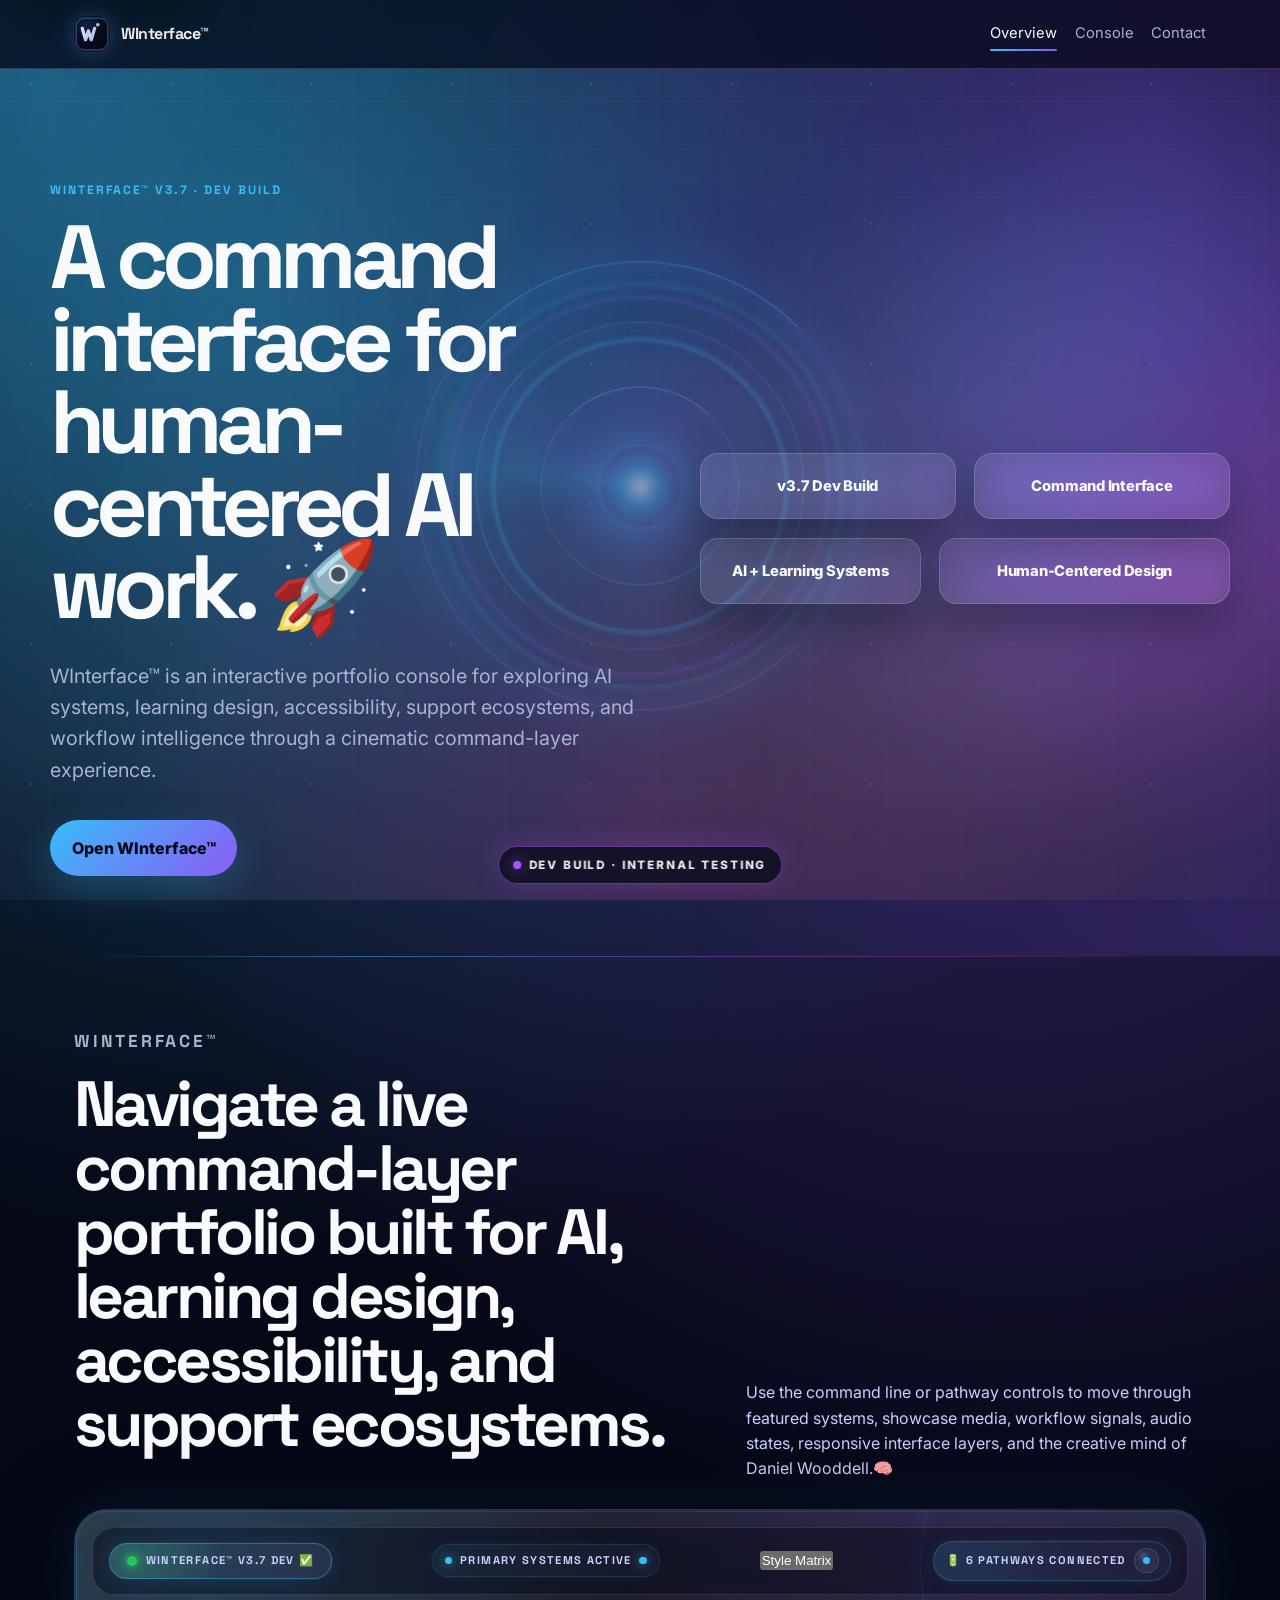
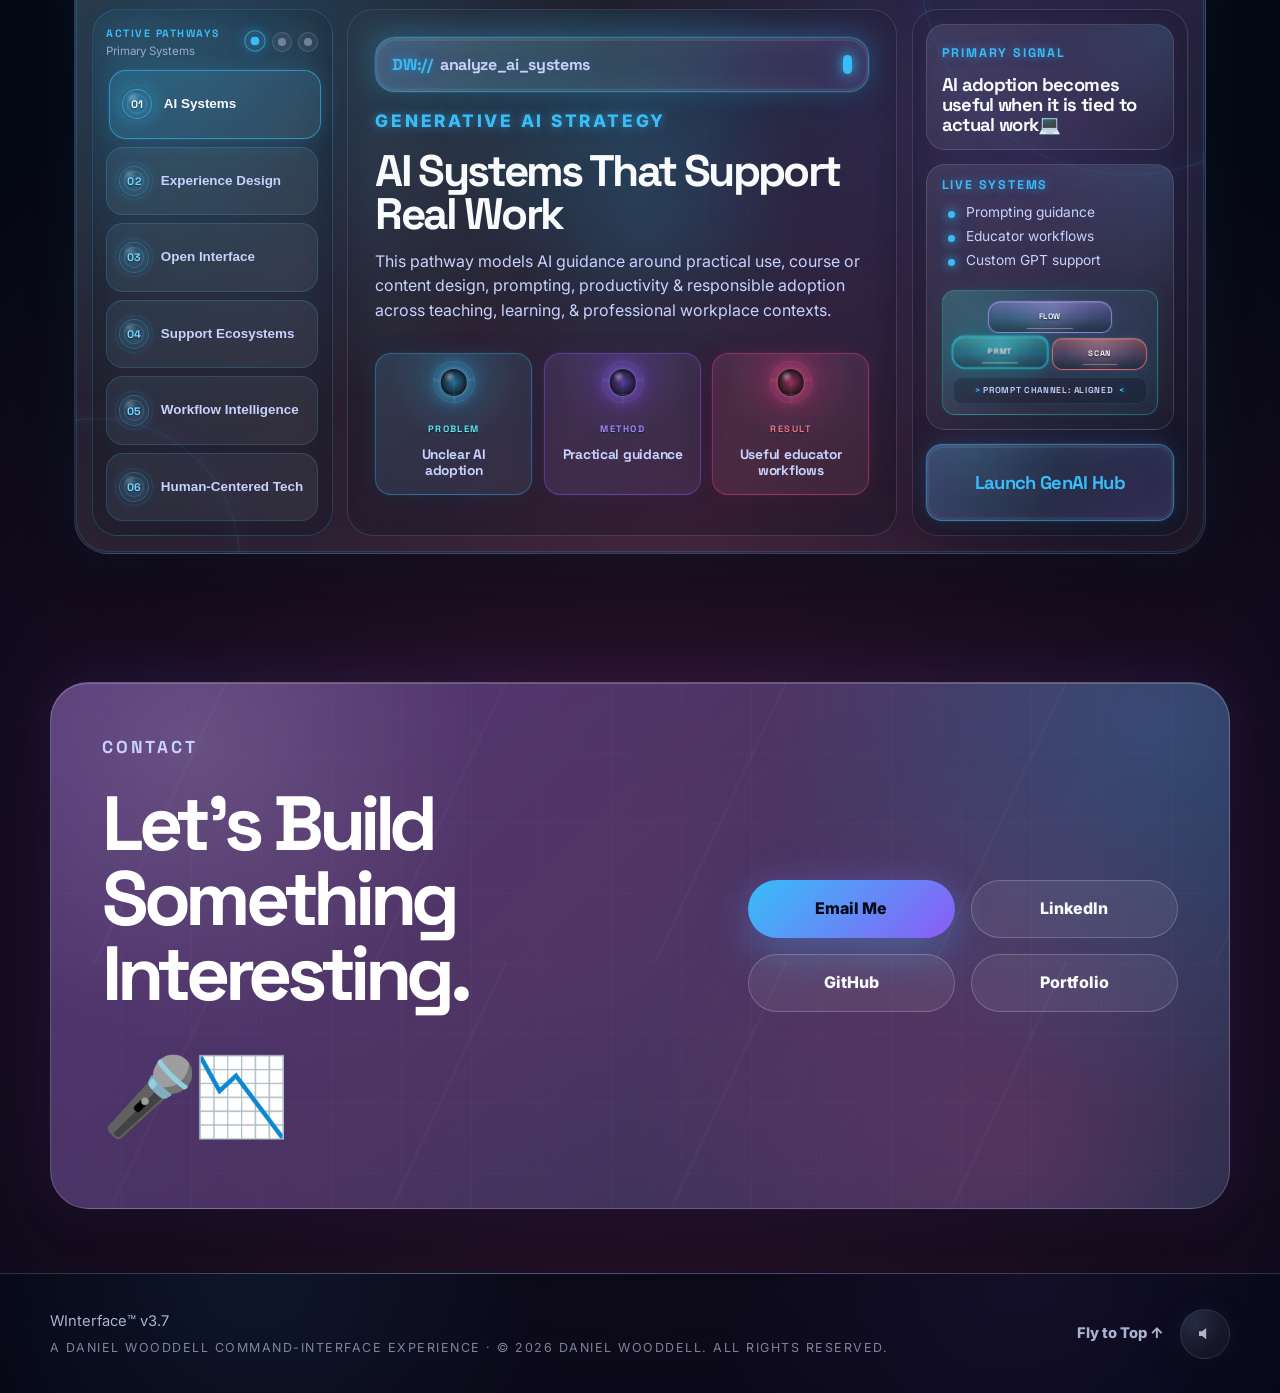
==== dev/index.html @ 38424e25 "Add files via upload" ====
<!DOCTYPE html>
<html lang="en">
<head>
<meta charset="utf-8"/>
<meta content="width=device-width, initial-scale=1.0" name="viewport"/>
<meta content="WInterface is a cinematic command-interface experience for exploring AI systems, learning design, accessibility, support ecosystems, and human-centered technology workflows." name="description"/>
<meta content="Daniel Wooddell" name="author"/>
<meta content="WInterface DEV | Internal Testing Console" property="og:title"/>
<meta content="A cinematic command-interface experience for AI systems, learning design, accessibility, support ecosystems, and human-centered technology workflows." property="og:description"/>
<meta content="website" property="og:type"/>
<meta content="https://winterface.online/dev/" property="og:url"/>
<meta content="https://winterface.online/assets/social/og-image.png" property="og:image"/>
<meta content="summary_large_image" name="twitter:card"/>
<meta content="WInterface DEV | Internal Testing Console" name="twitter:title"/>
<meta content="A cinematic command-interface experience for AI, learning design, accessibility, and human-centered technology workflows." name="twitter:description"/>
<meta content="https://winterface.online/assets/social/og-image.png" name="twitter:image"/>
<meta content="#050816" name="theme-color"/>
<meta content="dark" name="color-scheme"/>
<meta content="noindex, nofollow" name="robots"/>
<title>WInterface DEV | Internal Testing Console</title>
<link href="https://winterface.online/" rel="canonical"/>

<link href="../assets/brand/favicon.ico" rel="icon" sizes="any"/>
<link href="../assets/brand/dw-mark.svg" rel="icon" type="image/svg+xml"/>
<link href="../assets/brand/favicon-32x32.png" rel="icon" sizes="32x32" type="image/png"/>
<link href="../assets/brand/favicon-16x16.png" rel="icon" sizes="16x16" type="image/png"/>
<link href="../assets/brand/apple-touch-icon.png" rel="apple-touch-icon"/>
<link href="../site.webmanifest" rel="manifest"/>
<link href="https://fonts.googleapis.com" rel="preconnect"/>
<link crossorigin="" href="https://fonts.gstatic.com" rel="preconnect"/>
<link href="https://fonts.googleapis.com/css2?family=Inter:wght@300;400;500;600;700;800&family=Space+Grotesk:wght@400;500;700&display=swap" rel="stylesheet"/>
<link href="../css/style-dev.css" id="winterface-theme-stylesheet" rel="stylesheet"/>

<style>
  .dev-environment-banner {
    position: fixed;
    left: 50%;
    bottom: 1rem;
    z-index: 9999;
    transform: translateX(-50%);
    display: inline-flex;
    align-items: center;
    gap: .5rem;
    padding: .55rem .9rem;
    border: 1px solid rgba(168, 85, 247, .55);
    border-radius: 999px;
    background: rgba(10, 12, 28, .78);
    color: rgba(255, 255, 255, .92);
    font-family: Inter, system-ui, sans-serif;
    font-size: .72rem;
    font-weight: 800;
    letter-spacing: .16em;
    text-transform: uppercase;
    box-shadow: 0 0 28px rgba(168, 85, 247, .25);
    backdrop-filter: blur(16px);
  }
  .dev-environment-banner span {
    width: .45rem;
    height: .45rem;
    border-radius: 999px;
    background: #a855f7;
    box-shadow: 0 0 14px rgba(168, 85, 247, .9);
  }
  @media (max-width: 640px) {
    .dev-environment-banner {
      bottom: .75rem;
      max-width: calc(100vw - 2rem);
      font-size: .62rem;
      letter-spacing: .12em;
    }
  }
</style>
</head>
<body>
<div class="dev-environment-banner" aria-label="Development environment"><span aria-hidden="true"></span>DEV BUILD · INTERNAL TESTING</div>
<a class="skip-link" href="#main-content">Skip to main content</a>
<div aria-hidden="true" class="parallax-background">
  <div class="parallax-layer parallax-grid" data-speed="0.08"></div>
  <div class="parallax-layer parallax-stars" data-speed="0.04"></div>
  <div class="parallax-layer parallax-glow-one" data-speed="0.14"></div>
  <div class="parallax-layer parallax-glow-two" data-speed="0.22"></div>
  <div class="parallax-layer parallax-glow-three" data-speed="0.3"></div>
</div>
<header class="site-header" data-header="">
  <nav aria-label="Primary navigation" class="nav">
    <a aria-label="WInterface home" class="logo" href="#top">
      <img alt="" aria-hidden="true" class="logo-mark" height="36" src="../assets/brand/dw-mark.svg" width="36"/>
      <span class="logo-text">WInterface™</span>
    </a>
    <ul class="nav-links">
      <li><a data-nav-link="" href="#top">Overview</a></li>
      <li><a data-nav-link="" href="#winterface">Console</a></li>
      <li><a data-nav-link="" href="#contact">Contact</a></li>
    </ul>
  </nav>
</header>
<main id="main-content">
  <section aria-labelledby="standalone-title" class="hero" id="top">
    <div aria-hidden="true" class="hero-orb">
      <span class="hero-orb-ring hero-orb-ring-one"></span>
      <span class="hero-orb-ring hero-orb-ring-two"></span>
      <span class="hero-orb-ring hero-orb-ring-three"></span>
      <span class="hero-orb-scan"></span>
      <span class="hero-orb-core"></span>
    </div>
    <div class="hero-content">
      <div class="hero-left reveal">
        <p class="eyebrow">WInterface™ v3.7 · Dev Build</p>
        <h1 id="standalone-title">A command interface for human-centered AI work. 🚀</h1>
        <p class="hero-text">WInterface™ is an interactive portfolio console for exploring AI systems, learning design, accessibility, support ecosystems, and workflow intelligence through a cinematic command-layer experience.</p>
        <div aria-label="Primary action" class="hero-buttons">
          <a class="button primary" href="#winterface">Open WInterface™</a>
        </div>
      </div>
      <div aria-label="WInterface launch details" class="hero-right reveal">
        <div class="hero-ui-card mini-card interactive-card">v3.7 Dev Build</div>
        <div class="hero-ui-card corner-card interactive-card">Command Interface</div>
        <div class="hero-ui-row">
          <div class="hero-ui-card interactive-card">AI + Learning Systems</div>
          <div class="hero-ui-card interactive-card">Human-Centered Design</div>
        </div>
      </div>
    </div>
  </section>
  <section aria-labelledby="interface-title" class="section interface-section reveal" data-interface-system="" id="winterface">
<div class="interface-header">
<div class="section-heading compact">
<p class="eyebrow">WInterface™</p>
<h2 id="interface-title">Navigate a live command-layer portfolio built for AI, learning design, accessibility, and support ecosystems.</h2>
</div>
<p class="interface-intro">Use the command line or pathway controls to move through featured systems, showcase media, workflow signals, audio states, responsive interface layers, and the creative mind of Daniel Wooddell.🧠</p>
</div>
<div class="interface-shell interactive-card">
<div aria-hidden="true" class="interface-ambient">
<span class="interface-orbit interface-orbit-one"></span>
<span class="interface-orbit interface-orbit-two"></span>
<span class="interface-scan"></span>
</div>
<div aria-label="Interface status" class="interface-status-bar">
<button aria-label="Turn WInterface system offline" aria-pressed="true" class="interface-system-toggle" data-interface-system-toggle="" type="button">
<i aria-hidden="true"></i>
<span data-interface-system-status-text="">WInterface System online</span>
</button>
<span class="interface-status-item interface-status-mode">
<i aria-hidden="true" class="interface-status-orb"></i>
<span data-interface-mode-label="">Primary pathways active</span>
<i aria-hidden="true" class="interface-status-orb interface-status-orb-mirror"></i>
</span>
<div class="interface-theme-selector" data-interface-theme-selector="">
<button aria-controls="interface-theme-menu" aria-expanded="false" class="interface-theme-toggle" data-interface-theme-toggle="" type="button">Style Matrix</button>
<div aria-label="WInterface visual systems" class="interface-theme-menu" data-interface-theme-menu="" hidden="" id="interface-theme-menu" role="menu">
<button class="interface-theme-option is-active" data-interface-theme-index="01" data-interface-theme-option="default" role="menuitemradio" aria-checked="true" type="button">Default</button>
<button class="interface-theme-option" data-interface-theme-index="02" data-interface-theme-option="navy-sky-grey" role="menuitemradio" aria-checked="false" type="button">Navy Sky Grey</button>
<button class="interface-theme-option" data-interface-theme-index="03" data-interface-theme-option="green-gold" role="menuitemradio" aria-checked="false" type="button">Green Gold</button>
<button class="interface-theme-option" data-interface-theme-index="04" data-interface-theme-option="dark-purple" role="menuitemradio" aria-checked="false" type="button">Dark Purple</button>
</div>
</div>
<span class="interface-status-item interface-status-count">
<span data-interface-count-label="">6 pathways connected</span>
<button aria-label="Maximize WInterface console" aria-pressed="false" class="interface-maximize-button" data-interface-maximize-toggle="" title="Maximize WInterface console" type="button">
<i aria-hidden="true" class="interface-status-orb"></i>
</button>
</span>
</div>
<div class="interface-grid">
<aside aria-label="System pathways" class="interface-rail">
<div class="interface-rail-header">
<div>
<p class="interface-rail-label" data-interface-rail-label="">Active Pathways</p>
<p class="interface-rail-subtitle" data-interface-rail-subtitle="">Primary Systems</p>
</div>
<div aria-label="Pathway set controls" class="interface-set-controls">
<button aria-label="Show primary pathways" aria-pressed="true" class="interface-set-button is-active" data-interface-set-button="primary" type="button">
<span></span>
</button>
<button aria-label="Show operational pathways" aria-pressed="false" class="interface-set-button" data-interface-set-button="operations" type="button">
<span></span>
</button>
<button aria-label="Show future media pathways" aria-pressed="false" class="interface-set-button" data-interface-set-button="media" type="button">
<span></span>
</button>
</div>
</div>
<div class="interface-path-list" data-interface-path-list="">
<button class="interface-path is-active" data-interface-path="ai" type="button">
<span>01</span>
<strong>AI Systems</strong>
</button>
<button class="interface-path" data-interface-path="learning" type="button">
<span>02</span>
<strong>Learning Design</strong>
</button>
<button class="interface-path" data-interface-path="accessibility" type="button">
<span>03</span>
<strong>Accessibility</strong>
</button>
<button class="interface-path" data-interface-path="support" type="button">
<span>04</span>
<strong>Support Ecosystems</strong>
</button>
<button class="interface-path" data-interface-path="workflow" type="button">
<span>05</span>
<strong>Workflow Intelligence</strong>
</button>
<button class="interface-path" data-interface-path="human" type="button">
<span>06</span>
<strong>Human-Centered Tech</strong>
</button>
</div>
</aside>
<div aria-live="polite" class="interface-core">
<label class="interface-command-line" for="interface-command-input">
<span class="interface-command-prefix">DW://</span>
<input aria-label="Search WInterface systems" autocomplete="off" class="interface-command-input" data-interface-command-input="" id="interface-command-input" spellcheck="false" type="text" value="analyze_ai_systems"/>
<span aria-hidden="true" class="interface-cursor"></span>
</label>
<div class="interface-media-panel" data-interface-media-panel="" hidden="">
<div class="interface-media-frame-shell">
<div class="interface-showcase-frame" data-interface-showcase-frame="">
<img alt="Selected portfolio showcase preview" data-interface-showcase-image="" decoding="async" loading="lazy" src="../assets/showcase/TwT.png"/>
<div class="interface-showcase-caption">
<span data-interface-showcase-kicker="">Showcase Bay</span>
<strong data-interface-showcase-title="">Teaching with Technology</strong>
<p data-interface-showcase-copy="">A visual preview layer for featured work and support ecosystems.</p>
</div>
</div>
<div class="interface-video-frame" data-interface-video-frame-wrap="" hidden="">
<iframe allow="autoplay; fullscreen; picture-in-picture; clipboard-write; encrypted-media; web-share" data-interface-media-frame="" frameborder="0" referrerpolicy="strict-origin-when-cross-origin" src="https://player.vimeo.com/video/1190770780?badge=0&amp;autopause=0&amp;player_id=0&amp;app_id=58479" title="Using AI for Effective Course Design - Site Walkthrough"></iframe>
</div>
</div>
<div class="interface-media-actions">
<div aria-label="Showcase bay status" aria-live="polite" class="interface-playback-status" data-interface-playback-status="">
<span aria-hidden="true" class="interface-playback-dot"></span>
<span data-interface-media-status-text="">Showcase Bay Active</span>
</div>
<button aria-label="Mute Showcase Bay Audio" aria-pressed="false" class="interface-media-mute" data-interface-media-mute="" title="Mute Showcase Bay Audio" type="button">
<span aria-hidden="true" class="interface-media-mute-stick"></span>
<span aria-hidden="true" class="interface-media-mute-orb">
<svg aria-hidden="true" class="interface-media-mute-icon" focusable="false" viewbox="0 0 24 24">
<path class="interface-media-mute-speaker" d="M4 9.25h3.4L12 5.6v12.8l-4.6-3.65H4z"></path>
<path class="interface-media-mute-wave interface-media-mute-wave-one" d="M15 9.25c.86.78 1.35 1.7 1.35 2.75s-.49 1.97-1.35 2.75"></path>
<path class="interface-media-mute-wave interface-media-mute-wave-two" d="M17.35 7.1C18.72 8.42 19.5 10.08 19.5 12s-.78 3.58-2.15 4.9"></path>
<path class="interface-media-mute-slash" d="M5.6 5.6l12.8 12.8"></path>
</svg>
</span>
<span class="sr-only" data-interface-media-mute-text="">Mute Showcase Bay Audio</span>
</button>
<button aria-pressed="false" class="interface-media-toggle" data-interface-media-toggle="" type="button">
              Expand WInterface 🦇
            </button>
</div>
</div>
<div class="interface-response" data-interface-response="">
<p class="panel-label" data-interface-kicker="">Generative AI Strategy</p>
<h3 data-interface-title="">AI Systems That Support Real Work</h3>
<p data-interface-copy="">
            I design AI guidance around practical teaching, course design, prompting, productivity, and responsible adoption rather than treating AI as only a policy conversation.
          </p>
<div aria-label="Signal detail telemetry" class="interface-signal-detail" data-interface-telemetry="">
<div class="interface-signal-chip">
<span>Problem</span>
<strong>Unclear AI adoption</strong>
</div>
<div class="interface-signal-chip">
<span>Method</span>
<strong>Practical guidance</strong>
</div>
<div class="interface-signal-chip">
<span>Result</span>
<strong>Useful faculty workflows</strong>
</div>
</div>
</div>
</div>
<aside aria-label="Current system output" class="interface-side-panel">
<div class="interface-output-card">
<span class="interface-output-label">Primary Signal</span>
<strong data-interface-primary="">AI adoption becomes useful when it is tied to actual work.</strong>
</div>
<div class="interface-output-card interface-output-card-soft">
<span class="interface-output-label">Live Systems</span>
<ul class="interface-system-list" data-interface-systems="">
<li>Prompting guidance</li>
<li>Faculty workflows</li>
<li>Custom GPT support</li>
</ul>
<div aria-label="Signal pulse module readout" class="interface-signal-pulse" data-interface-pulse="">
<span class="interface-signal-pulse-label">Signal Pulse</span>
<div aria-label="Current module signal pulse indicators" class="interface-signal-pulse-chips" role="group">
<button class="interface-signal-pulse-chip is-active" data-interface-pulse-chip="0" type="button">Prompting</button>
<button class="interface-signal-pulse-chip" data-interface-pulse-chip="1" type="button">Workflow</button>
<button class="interface-signal-pulse-chip" data-interface-pulse-chip="2" type="button">Support</button>
</div>
<p class="interface-signal-pulse-readout" data-interface-pulse-readout="">Prompting guidance active</p>
</div>
</div>
<a class="interface-jump-link" data-interface-link="" href="https://www.xavier.edu/teachingwithtech/genai" rel="noopener noreferrer" target="_blank">Launch GenAI Hub</a>
</aside>
</div>
</div>
</section>
  <section aria-labelledby="contact-title" class="section contact-section contact-launch-card reveal" id="contact">
    <div class="contact-card-inner">
      <div class="contact-card-copy">
        <p class="eyebrow">Contact</p>
        <h2 id="contact-title">Let&rsquo;s Build Something Interesting.</h2> <br> <h2 id="contact-title">🎤📉</h2>  
      </div>
      <div aria-label="Contact links" class="contact-links contact-card-actions">
        <a class="button primary" href="mailto:daniel.wooddell@gmail.com">Email Me</a>
        <a class="button secondary" href="https://www.linkedin.com/in/daniel-wooddell/" rel="noopener noreferrer" target="_blank">LinkedIn</a>
        <a class="button secondary" href="https://github.com/danielwooddell" rel="noopener noreferrer" target="_blank">GitHub</a>
        <a class="button secondary" href="https://danielwooddell.com" rel="noopener noreferrer" target="_blank">Portfolio</a>
      </div>
    </div>
  </section>
</main>
<footer class="footer">
<div class="footer-inner">
<div>
<p>WInterface™ v3.7</p>
<p class="footer-signature">A Daniel Wooddell command-interface experience · © 2026 Daniel Wooddell. All rights reserved.</p>
</div>
<div class="footer-utilities">
<a class="footer-top-link" href="#top">Fly to Top ↑</a>
<div aria-label="Site sound controls" class="site-audio">
<audio id="startup-sound" preload="auto">
<source src="../audio/startup-hum.mp3" type="audio/mpeg"/>
</audio>
<audio id="interaction-sound" preload="auto">
<source src="../audio/repulsor-click.mp3" type="audio/mpeg"/>
</audio>
<audio id="interface-orb-sound" preload="auto">
<source src="../audio/iorb.mp3" type="audio/mpeg"/>
</audio>
<audio id="interface-menu-sound" preload="auto">
<source src="../audio/imenu.mp3" type="audio/mpeg"/>
</audio>
<audio id="interface-submit-sound" preload="auto">
<source src="../audio/isubmit.mp3" type="audio/mpeg"/>
</audio>
<audio id="interface-launch-sound" preload="auto">
<source src="../audio/ilaunch.mp3" type="audio/mpeg"/>
</audio>
<button aria-label="Enable site sound" aria-pressed="false" class="sound-toggle" id="sound-toggle" type="button">
<svg aria-hidden="true" class="sound-toggle-icon" viewbox="0 0 24 24">
<path d="M14 5L9 9H5v6h4l5 4V5z" fill="currentColor"></path>
<path class="sound-wave" d="M18 9c1.5 1.5 1.5 4.5 0 6" fill="none" stroke="currentColor" stroke-linecap="round" stroke-width="2"></path>
<path class="sound-wave" d="M20.5 6.5c3 3 3 8 0 11" fill="none" stroke="currentColor" stroke-linecap="round" stroke-width="2"></path>
</svg>
</button>
<span aria-live="polite" class="sr-only" id="sound-status">
    Site sound is off.
  </span>
</div>
</div>
</div>
</footer>
<script src="https://player.vimeo.com/api/player.js"></script>
<script src="../js/script-dev.js"></script>
</body>
</html>
---- css/style-dev.css ----
/* =========================
   DESIGN VARIABLES
========================= */

:root {
  --bg: #050816;
  --bg-soft: #0b1024;
  --bg-elevated: #080d1f;
  --panel: rgba(255, 255, 255, 0.08);
  --panel-strong: rgba(255, 255, 255, 0.12);
  --panel-border: rgba(255, 255, 255, 0.16);
  --panel-border-strong: rgba(255, 255, 255, 0.24);
  --text: #f8fafc;
  --muted: #a8b3cf;
  --muted-strong: #c7d2fe;
  --cyan: #38bdf8;
  --violet: #8b5cf6;
  --pink: #ec4899;
  --yellow: #fcd612;
  --online-green: #22c55e;
  --online-green-soft: rgba(34, 197, 94, 0.28);
  --shadow: 0 24px 80px rgba(0, 0, 0, 0.45);
  --shadow-soft: 0 18px 55px rgba(0, 0, 0, 0.28);
  --max-width: 1180px;
  --radius: 26px;
  --radius-lg: 34px;
  --header-height: 76px;
  --recommendation-scroll-duration: 108s;
  --recommendation-scroll-duration-alt: 104s;
}

/* =========================
   GLOBAL RESET
========================= */

* {
  box-sizing: border-box;
  margin: 0;
  padding: 0;
}

html {
  scroll-behavior: smooth;
  scroll-padding-top: 96px;
}

body {
  position: relative;
  overflow-x: hidden;
  font-family: "Inter", sans-serif;
  line-height: 1.6;
  color: var(--text);
  background:
    radial-gradient(circle at 20% 10%, rgba(56, 189, 248, 0.28), transparent 34%),
    radial-gradient(circle at 80% 20%, rgba(139, 92, 246, 0.30), transparent 36%),
    radial-gradient(circle at 50% 85%, rgba(236, 72, 153, 0.20), transparent 38%),
    var(--bg);
  min-height: 100vh;
}

body::before {
  content: "";
  position: fixed;
  inset: 0;
  pointer-events: none;
  background-image:
    linear-gradient(rgba(255,255,255,0.035) 1px, transparent 1px),
    linear-gradient(90deg, rgba(255,255,255,0.035) 1px, transparent 1px);
  background-size: 48px 48px;
  mask-image: linear-gradient(to bottom, rgba(0,0,0,0.7), transparent 80%);
}

img,
svg {
  max-width: 100%;
  display: block;
}

a {
  color: inherit;
  text-decoration: none;
}

p {
  color: var(--muted);
}

a:focus-visible,
button:focus-visible {
  outline: 3px solid var(--cyan);
  outline-offset: 4px;
}

.sr-only {
  position: absolute;
  width: 1px;
  height: 1px;
  padding: 0;
  margin: -1px;
  overflow: hidden;
  clip: rect(0, 0, 0, 0);
  white-space: nowrap;
  border: 0;
}

.skip-link {
  position: fixed;
  top: 1rem;
  left: 1rem;
  z-index: 999;
  transform: translateY(-140%);
  padding: 0.75rem 1rem;
  border-radius: 999px;
  color: #050816;
  background: var(--cyan);
  font-weight: 800;
  box-shadow: var(--shadow-soft);
  transition: transform 0.2s ease;
}

.skip-link:focus {
  transform: translateY(0);
}

/* =========================
   PARALLAX BACKGROUND
========================= */

.parallax-background {
  position: fixed;
  inset: 0;
  overflow: hidden;
  pointer-events: none;
  z-index: 0;
}

.parallax-layer {
  position: absolute;
  inset: -14%;
  will-change: transform;
}

.parallax-grid {
  background-image:
    linear-gradient(rgba(255,255,255,0.035) 1px, transparent 1px),
    linear-gradient(90deg, rgba(255,255,255,0.035) 1px, transparent 1px);
  background-size: 76px 76px;
  opacity: 0.5;
}

.parallax-stars {
  background-image:
    radial-gradient(circle, rgba(255,255,255,0.42) 1px, transparent 1.5px),
    radial-gradient(circle, rgba(56,189,248,0.35) 1px, transparent 1.5px),
    radial-gradient(circle, rgba(139,92,246,0.28) 1px, transparent 1.5px);
  background-size:
    140px 140px,
    220px 220px,
    320px 320px;
  background-position:
    0 0,
    40px 70px,
    100px 160px;
  opacity: 0.32;
}

.parallax-glow-one {
  background:
    radial-gradient(circle at 14% 18%, rgba(56,189,248,0.26), transparent 44%),
    radial-gradient(circle at 24% 72%, rgba(108,172,228,0.14), transparent 38%);
}

.parallax-glow-two {
  background:
    radial-gradient(circle at 82% 22%, rgba(139,92,246,0.28), transparent 46%),
    radial-gradient(circle at 50% 82%, rgba(236,72,153,0.18), transparent 42%);
}

.parallax-glow-three {
  background:
    radial-gradient(circle at 72% 68%, rgba(252,214,18,0.10), transparent 34%),
    radial-gradient(circle at 42% 36%, rgba(56,189,248,0.10), transparent 46%);
  filter: blur(8px);
}

main,
.footer {
  position: relative;
  z-index: 2;
}

/* =========================
   HEADER / NAVIGATION
========================= */

.site-header {
  position: sticky;
  top: 0;
  z-index: 100;
  backdrop-filter: blur(18px);
  background: rgba(5, 8, 22, 0.70);
  border-bottom: 1px solid var(--panel-border);
  transition: background 0.22s ease, box-shadow 0.22s ease, border-color 0.22s ease;
}

.site-header.is-scrolled {
  background: rgba(5, 8, 22, 0.88);
  border-color: rgba(255, 255, 255, 0.20);
  box-shadow: 0 14px 40px rgba(0, 0, 0, 0.24);
}

.nav {
  max-width: var(--max-width);
  margin: 0 auto;
  padding: 1rem 1.5rem;
  display: flex;
  justify-content: space-between;
  align-items: center;
  gap: 1.4rem;
}

.logo {
  display: inline-flex;
  align-items: center;
  gap: 0.7rem;
  font-family: "Space Grotesk", sans-serif;
  font-weight: 700;
  letter-spacing: -0.03em;
  white-space: nowrap;
}

.logo::before,
.logo::after {
  content: none;
}

.logo-mark {
  width: 2.25rem;
  height: 2.25rem;
  border-radius: 14px;
  box-shadow:
    0 0 18px rgba(56, 189, 248, 0.24),
    0 0 34px rgba(139, 92, 246, 0.14);
  transition: transform 0.24s ease, filter 0.24s ease;
}

.logo-text {
  display: inline-flex;
  align-items: center;
}

.logo:hover .logo-mark,
.logo:focus-visible .logo-mark {
  transform: translateY(-1px) scale(1.04);
  filter: drop-shadow(0 0 10px rgba(56, 189, 248, 0.35));
}

.nav-links {
  list-style: none;
  display: flex;
  flex-wrap: wrap;
  justify-content: flex-end;
  gap: 0.35rem 1.08rem;
  color: var(--muted);
  font-size: 0.92rem;
}

.nav-links a {
  position: relative;
  display: inline-flex;
  padding: 0.35rem 0;
  transition: color 0.2s ease;
}

.nav-links a::after {
  content: "";
  position: absolute;
  left: 0;
  right: 0;
  bottom: 0;
  height: 2px;
  border-radius: 999px;
  background: linear-gradient(90deg, var(--cyan), var(--violet));
  transform: scaleX(0);
  transform-origin: left;
  transition: transform 0.26s cubic-bezier(0.22, 1, 0.36, 1);
}

.nav-links a:hover,
.nav-links a.active {
  color: var(--text);
}

.nav-links a:hover::after,
.nav-links a.active::after {
  transform: scaleX(1);
}

/* =========================
   HERO SECTION
========================= */

.hero {
  min-height: 88vh;
  display: flex;
  align-items: center;
  padding: 7rem 1.5rem 5rem;
  position: relative;
  overflow: hidden;
}

.hero::before {
  content: "";
  position: absolute;
  inset: 0;
  background:
    radial-gradient(circle at top left, rgba(56,189,248,0.16), transparent 36%),
    radial-gradient(circle at bottom right, rgba(139,92,246,0.18), transparent 38%);
  pointer-events: none;
}

.hero::after {
  content: "";
  position: absolute;
  width: 520px;
  height: 520px;
  right: -150px;
  top: 115px;
  background: linear-gradient(135deg, var(--cyan), var(--violet), var(--pink));
  filter: blur(95px);
  opacity: 0.34;
  border-radius: 50%;
}

.hero::before,
.hero::after {
  z-index: 0;
}

.hero-orb {
  position: absolute;
  left: 50%;
  top: 47%;
  z-index: 1;
  width: clamp(420px, 39vw, 680px);
  aspect-ratio: 1;
  transform: translate(-50%, -50%);
  border-radius: 50%;
  pointer-events: none;
  opacity: 0.72;
  mix-blend-mode: screen;
  filter:
    drop-shadow(0 0 22px rgba(56, 189, 248, 0.22))
    drop-shadow(0 0 58px rgba(139, 92, 246, 0.16));
  animation: heroOrbBreathe 8s ease-in-out infinite;
}

.hero-orb::before,
.hero-orb::after,
.hero-orb > span {
  position: absolute;
  border-radius: 50%;
  pointer-events: none;
}

.hero-orb::before {
  content: "";
  inset: 7%;
  background:
    radial-gradient(circle at 50% 50%, rgba(248, 250, 252, 0.10), transparent 8%),
    radial-gradient(circle at 48% 52%, rgba(56, 189, 248, 0.18), transparent 26%),
    radial-gradient(circle at 56% 44%, rgba(139, 92, 246, 0.14), transparent 40%),
    radial-gradient(circle at 50% 50%, transparent 47%, rgba(56, 189, 248, 0.28) 48%, transparent 50%, transparent 61%, rgba(139, 92, 246, 0.20) 62%, transparent 64%);
  box-shadow:
    inset 0 0 48px rgba(56, 189, 248, 0.12),
    0 0 62px rgba(56, 189, 248, 0.14),
    0 0 94px rgba(139, 92, 246, 0.10);
}

.hero-orb::after {
  content: "";
  inset: 0;
  background:
    radial-gradient(circle at 50% 50%, transparent 56%, rgba(56, 189, 248, 0.14) 57%, transparent 59%),
    radial-gradient(circle at 50% 50%, transparent 70%, rgba(139, 92, 246, 0.12) 71%, transparent 73%),
    radial-gradient(circle at 50% 50%, rgba(56, 189, 248, 0.08), transparent 66%);
  opacity: 0.9;
}

.hero-orb-ring {
  border: 1px solid rgba(199, 210, 254, 0.18);
  box-shadow: inset 0 0 20px rgba(56, 189, 248, 0.06);
}

.hero-orb-ring-one {
  inset: 5%;
  border-top-color: rgba(56, 189, 248, 0.50);
  border-right-color: rgba(139, 92, 246, 0.30);
  animation: heroOrbRotate 22s linear infinite;
}

.hero-orb-ring-two {
  inset: 17%;
  border-left-color: rgba(56, 189, 248, 0.42);
  border-bottom-color: rgba(236, 72, 153, 0.30);
  animation: heroOrbRotateReverse 28s linear infinite;
}

.hero-orb-ring-three {
  inset: 30%;
  border-top-color: rgba(248, 250, 252, 0.28);
  border-bottom-color: rgba(56, 189, 248, 0.38);
  animation: heroOrbRotate 16s linear infinite;
}

.hero-orb-scan {
  inset: 10%;
  background: conic-gradient(from 18deg, transparent 0 66%, rgba(56, 189, 248, 0.22) 72%, rgba(139, 92, 246, 0.12) 78%, transparent 84% 100%);
  opacity: 0.72;
  animation: heroOrbRotate 11s linear infinite;
}

.hero-orb-core {
  inset: 42%;
  background: radial-gradient(circle, rgba(248, 250, 252, 0.55), rgba(56, 189, 248, 0.35) 34%, rgba(139, 92, 246, 0.08) 62%, transparent 72%);
  box-shadow:
    0 0 24px rgba(56, 189, 248, 0.32),
    0 0 54px rgba(139, 92, 246, 0.18);
  animation: heroOrbCorePulse 5.6s ease-in-out infinite;
}

.hero-content {
  max-width: var(--max-width);
  margin: 0 auto;
  position: relative;
  z-index: 2;
  display: grid;
  grid-template-columns: minmax(0, 1.05fr) minmax(360px, 0.95fr);
  gap: 4rem;
  align-items: center;
}

.hero-left {
  position: relative;
  z-index: 2;
}

.hero-right {
  position: relative;
  display: grid;
  grid-template-columns: 1fr 1fr;
  gap: 1.15rem;
  align-items: center;
}

.eyebrow {
  color: var(--cyan);
  font-family: "Space Grotesk", sans-serif;
  text-transform: uppercase;
  letter-spacing: 0.16em;
  font-size: 0.76rem;
  font-weight: 700;
  margin-bottom: 1rem;
}

.hero h1 {
  font-family: "Space Grotesk", sans-serif;
  font-size: clamp(3rem, 7vw, 6.15rem);
  line-height: 0.92;
  letter-spacing: -0.075em;
  max-width: 980px;
  margin-bottom: 2rem;
}

.hero h1 span {
  display: block;
}

.hero-text {
  max-width: 760px;
  color: var(--muted);
  font-size: clamp(1.06rem, 2vw, 1.24rem);
  line-height: 1.58;
  margin-bottom: 2.15rem;
}

.hero-buttons,
.contact-links {
  display: flex;
  flex-wrap: wrap;
  gap: 1rem;
}

.hero-credential-list {
  list-style: none;
  display: flex;
  flex-wrap: wrap;
  gap: 0.75rem;
  margin-top: 1.4rem;
}

.hero-credential-list li {
  display: inline-flex;
  align-items: center;
  min-height: 36px;
  padding: 0.45rem 0.75rem;
  color: var(--muted-strong);
  background: rgba(255, 255, 255, 0.06);
  border: 1px solid rgba(255, 255, 255, 0.12);
  border-radius: 999px;
  font-size: clamp(0.78rem, 1vw, 0.85rem);
  line-height: 1.2;
  font-weight: 700;
}

/* =========================
   BUTTONS
========================= */

.button {
  display: inline-flex;
  align-items: center;
  justify-content: center;
  padding: 0.95rem 1.35rem;
  border-radius: 999px;
  font-weight: 800;
  transition: transform 0.2s ease, border-color 0.2s ease, box-shadow 0.2s ease;
}

.button:hover {
  transform: translateY(-3px);
}

.button.primary {
  color: #050816;
  background: linear-gradient(135deg, var(--cyan), var(--violet));
  box-shadow: 0 14px 40px rgba(56, 189, 248, 0.24);
}

.button.secondary {
  color: var(--text);
  border: 1px solid var(--panel-border);
  background: rgba(255, 255, 255, 0.06);
}

.button.secondary:hover {
  border-color: var(--cyan);
  box-shadow: 0 14px 40px rgba(56, 189, 248, 0.15);
}

/* =========================
   HERO UI PANEL
========================= */

.floating-panel {
  grid-column: 1 / -1;
  width: 100%;
  background: var(--panel);
  border: 1px solid var(--panel-border);
  border-radius: 28px;
  backdrop-filter: blur(22px);
  box-shadow:
    0 30px 80px rgba(0, 0, 0, 0.45),
    0 0 54px rgba(56, 189, 248, 0.18);
  overflow: hidden;
  position: relative;
  animation: floatPanel 7s ease-in-out infinite;
  transform-style: preserve-3d;
}

.floating-panel::before {
  content: "";
  position: absolute;
  inset: -1px;
  background:
    radial-gradient(circle at top right, rgba(56,189,248,0.18), transparent 34%),
    radial-gradient(circle at bottom left, rgba(139,92,246,0.14), transparent 38%);
  pointer-events: none;
}

.panel-top,
.panel-content {
  position: relative;
  z-index: 2;
}

.panel-top {
  display: flex;
  gap: 0.5rem;
  padding: 1rem;
  border-bottom: 1px solid rgba(255,255,255,0.08);
}

.panel-dot-button {
  width: 13px;
  height: 13px;
  border: 0;
  padding: 0;
  border-radius: 50%;
  cursor: pointer;
  opacity: 0.82;
  box-shadow: 0 0 0 rgba(56, 189, 248, 0);
  transition: transform 0.2s ease, opacity 0.2s ease, box-shadow 0.2s ease, filter 0.2s ease;
}

.panel-dot-button.cyan {
  background: var(--cyan);
}

.panel-dot-button.violet {
  background: var(--violet);
}

.panel-dot-button.pink {
  background: var(--pink);
}

.panel-dot-button:hover,
.panel-dot-button:focus-visible,
.panel-dot-button.is-active {
  opacity: 1;
  transform: scale(1.22);
  filter: saturate(1.15);
  box-shadow: 0 0 18px rgba(56, 189, 248, 0.42);
}

.panel-content {
  padding: 2rem;
}

.panel-viewport {
  position: relative;
  min-height: 360px;
  overflow: hidden;
  transition: min-height 0.25s ease;
}

.panel-slide {
  position: absolute;
  inset: 0;
  width: 100%;
  opacity: 0;
  transform: translateY(12px) scale(0.992);
  pointer-events: none;
  transition: opacity 0.36s ease, transform 0.36s ease;
}

.panel-slide.is-active {
  position: relative;
  opacity: 1;
  transform: translateY(0) scale(1);
  pointer-events: auto;
}

.panel-focus-signal {
  display: inline-flex;
  align-items: center;
  margin-top: 1.1rem;
  margin-bottom: 0;
  padding: 0.48rem 0.72rem;
  border-radius: 999px;
  color: var(--muted-strong) !important;
  background: rgba(255, 255, 255, 0.065);
  border: 1px solid rgba(56, 189, 248, 0.22);
  font-family: "Space Grotesk", sans-serif;
  font-size: 0.78rem !important;
  font-weight: 800;
  letter-spacing: 0.08em;
  text-transform: uppercase;
  box-shadow: 0 0 26px rgba(56, 189, 248, 0.09);
}

.panel-label {
  color: var(--cyan);
  font-size: 0.72rem;
  letter-spacing: 0.16em;
  text-transform: uppercase;
  margin-bottom: 1rem;
  font-weight: 800;
}

.panel-content h2 {
  font-family: "Space Grotesk", sans-serif;
  font-size: clamp(1.6rem, 3vw, 2.2rem);
  line-height: 1.05;
  margin-bottom: 1rem;
}

.panel-content p {
  color: var(--muted);
  font-size: 1rem;
}

.panel-metrics {
  display: grid;
  grid-template-columns: repeat(3, minmax(0, 1fr));
  gap: 0.75rem;
  margin-top: 1.45rem;
}

.panel-metrics div {
  padding: 0.85rem;
  border: 1px solid rgba(255, 255, 255, 0.12);
  border-radius: 18px;
  background: rgba(255, 255, 255, 0.055);
}

.panel-metrics strong {
  display: block;
  color: var(--text);
  font-family: "Space Grotesk", sans-serif;
  font-size: 1.35rem;
  line-height: 1;
  margin-bottom: 0.35rem;
}

.panel-metrics span {
  display: block;
  color: var(--muted);
  font-size: 0.78rem;
  line-height: 1.35;
}

.hero-ui-card {
  width: 100%;
  padding: 0.95rem 1.2rem;
  border-radius: 18px;
  background: rgba(255,255,255,0.09);
  border: 1px solid rgba(255,255,255,0.16);
  backdrop-filter: blur(18px);
  color: var(--text);
  font-size: clamp(0.82rem, 1.15vw, 0.96rem);
  font-weight: 800;
  letter-spacing: -0.015em;
  line-height: 1.1;
  text-align: center;
  white-space: nowrap;
  min-height: 4.15rem;
  display: inline-flex;
  align-items: center;
  justify-content: center;
  box-shadow:
    0 20px 50px rgba(0,0,0,0.35),
    0 0 28px rgba(56,189,248,0.10);
  animation: floatCard 6s ease-in-out infinite;
}

.mini-card {
  justify-self: start;
}

.corner-card {
  justify-self: end;
  animation-delay: 0.9s;
}

.hero-ui-row {
  grid-column: 1 / -1;
  width: 100%;
  display: grid;
  grid-template-columns: minmax(0, 1.1fr) minmax(0, 1.45fr);
  gap: 1.15rem;
}

.hero-ui-row .hero-ui-card:nth-child(1) {
  animation-delay: 1.5s;
}

.hero-ui-row .hero-ui-card:nth-child(2) {
  animation-delay: 3s;
}

/* =========================
   INTERACTION EFFECT
========================= */

.interactive-card {
  position: relative;
  overflow: hidden;
}

.interactive-card::after {
  content: "";
  position: absolute;
  inset: 0;
  z-index: 0;
  pointer-events: none;
  background: radial-gradient(circle at var(--pointer-x, 50%) var(--pointer-y, 0%), rgba(56, 189, 248, 0.16), transparent 36%);
  opacity: 0;
  transition: opacity 0.25s ease;
}

.interactive-card:hover::after {
  opacity: 1;
}

.interactive-card > * {
  position: relative;
  z-index: 1;
}

/* =========================
   ANIMATIONS
========================= */

@keyframes floatPanel {
  0% {
    transform: translateY(0px);
  }

  50% {
    transform: translateY(-12px);
  }

  100% {
    transform: translateY(0px);
  }
}

@keyframes floatCard {
  0% {
    transform: translateY(0px);
  }

  50% {
    transform: translateY(-8px);
  }

  100% {
    transform: translateY(0px);
  }
}

@keyframes heroOrbBreathe {
  0%,
  100% {
    opacity: 0.58;
    filter:
      drop-shadow(0 0 18px rgba(56, 189, 248, 0.18))
      drop-shadow(0 0 48px rgba(139, 92, 246, 0.12));
  }

  50% {
    opacity: 0.78;
    filter:
      drop-shadow(0 0 30px rgba(56, 189, 248, 0.28))
      drop-shadow(0 0 76px rgba(139, 92, 246, 0.20));
  }
}

@keyframes heroOrbRotate {
  from {
    transform: rotate(0deg);
  }

  to {
    transform: rotate(360deg);
  }
}

@keyframes heroOrbRotateReverse {
  from {
    transform: rotate(360deg);
  }

  to {
    transform: rotate(0deg);
  }
}

@keyframes heroOrbCorePulse {
  0%,
  100% {
    transform: scale(0.82);
    opacity: 0.56;
  }

  50% {
    transform: scale(1);
    opacity: 0.92;
  }
}

/* =========================
   SCROLL REVEAL ANIMATION
========================= */

.reveal {
  opacity: 0;
  transform: translateY(40px);
  transition:
    opacity 0.9s ease,
    transform 0.9s ease;
}

.reveal.active {
  opacity: 1;
  transform: translateY(0);
}

/* =========================
   GENERAL SECTIONS
========================= */

.section,
.impact-section {
  max-width: var(--max-width);
  margin: 0 auto;
  padding: 6rem 1.5rem;
}

.section-inner {
  max-width: var(--max-width);
  margin: 0 auto;
  padding: 0 1.5rem;
}

.section-heading {
  margin-bottom: 2.2rem;
}

.section-heading.compact {
  margin-bottom: 1.6rem;
}

.section-heading h2 {
  font-family: "Space Grotesk", sans-serif;
  color: var(--text);
  font-size: clamp(2.2rem, 5vw, 4rem);
  line-height: 1;
  letter-spacing: -0.055em;
  max-width: 920px;
}

.section p,
.impact-section p {
  max-width: 780px;
  color: var(--muted);
  font-size: 1.08rem;
}

.section-lede {
  font-size: clamp(1.08rem, 1.5vw, 1.28rem) !important;
  color: var(--muted-strong) !important;
}

/* =========================
   SECTION TRANSITION REFINEMENTS
========================= */

.recommendations-section,
.light-section,
.lower-page-wrap {
  position: relative;
}

.recommendations-section::before,
.light-section::before,
.lower-page-wrap::before {
  content: "";
  position: absolute;
  left: 50%;
  top: 0;
  width: min(var(--max-width), calc(100% - 3rem));
  height: 1px;
  transform: translateX(-50%);
  background: linear-gradient(90deg, transparent, rgba(56,189,248,0.42), rgba(139,92,246,0.34), transparent);
  pointer-events: none;
  z-index: 1;
}

.recommendations-section::after,
.light-section::after {
  content: "";
  position: absolute;
  left: 50%;
  bottom: 0;
  width: min(var(--max-width), calc(100% - 3rem));
  height: 1px;
  transform: translateX(-50%);
  background: linear-gradient(90deg, transparent, rgba(139,92,246,0.30), rgba(56,189,248,0.28), transparent);
  pointer-events: none;
  z-index: 1;
}

/* =========================
   CURRENT FOCUS STRIP
========================= */

.focus-strip {
  position: relative;
  z-index: 2;
  max-width: var(--max-width);
  margin: -1.25rem auto 0;
  padding: 0 1.5rem 3.1rem;
}

.focus-strip-inner {
  display: grid;
  grid-template-columns: auto minmax(0, 1fr) auto;
  align-items: center;
  gap: 1rem;
  min-height: 6.25rem;
  padding: 1.35rem 1.35rem;
  border: 1px solid rgba(255, 255, 255, 0.15);
  border-radius: 999px;
  background:
    linear-gradient(135deg, rgba(255,255,255,0.09), rgba(255,255,255,0.045)),
    radial-gradient(circle at 10% 50%, rgba(56,189,248,0.13), transparent 34%),
    radial-gradient(circle at 90% 50%, rgba(139,92,246,0.13), transparent 34%);
  box-shadow: var(--shadow-soft);
  backdrop-filter: blur(18px);
}

.focus-strip-label span {
  display: inline-flex;
  align-items: center;
  white-space: nowrap;
  color: var(--cyan);
  font-family: "Space Grotesk", sans-serif;
  font-size: 0.72rem;
  font-weight: 800;
  letter-spacing: 0.16em;
  text-transform: uppercase;
  transition: color 0.22s ease;
}

.focus-carousel-viewport {
  position: relative;
  min-width: 0;
  min-height: 3.75rem;
  overflow: hidden;
  display: flex;
  align-items: center;
  transition: min-height 0.25s ease;
}

.focus-slide {
  position: absolute;
  inset: 0;
  display: flex;
  align-items: center;
  justify-content: center;
  width: 100%;
  opacity: 0;
  transform: translateY(8px);
  pointer-events: none;
  transition: opacity 0.34s ease, transform 0.34s ease;
}

.focus-slide.is-active {
  position: relative;
  opacity: 1;
  transform: translateY(0);
  pointer-events: auto;
}

.focus-chip-list {
  width: 100%;
  min-height: 3.75rem;
  list-style: none;
  display: flex;
  flex-wrap: wrap;
  align-items: center;
  align-content: center;
  justify-content: center;
  gap: 0.5rem;
}

.focus-chip-list li {
  display: inline-flex;
  align-items: center;
  padding: 0.42rem 0.68rem;
  border-radius: 999px;
  color: var(--muted-strong);
  background: rgba(255, 255, 255, 0.06);
  border: 1px solid rgba(255, 255, 255, 0.12);
  font-size: 0.78rem;
  font-weight: 750;
  line-height: 1;
}

.focus-controls {
  display: flex;
  gap: 0.34rem;
  align-items: center;
}

.focus-dot {
  width: 0.54rem;
  height: 0.54rem;
  border: 0;
  border-radius: 50%;
  padding: 0;
  background: rgba(255, 255, 255, 0.26);
  box-shadow: 0 0 0 rgba(56, 189, 248, 0);
  cursor: pointer;
  transition: transform 0.2s ease, opacity 0.2s ease, background 0.2s ease, box-shadow 0.2s ease;
}

.focus-dot:nth-child(1) {
  background: rgba(56, 189, 248, 0.72);
}

.focus-dot:nth-child(2) {
  background: rgba(139, 92, 246, 0.62);
}

.focus-dot:nth-child(3) {
  background: rgba(236, 72, 153, 0.64);
}

.focus-dot:hover,
.focus-dot:focus-visible,
.focus-dot.is-active {
  transform: scale(1.32);
  opacity: 1;
  box-shadow: 0 0 18px rgba(56, 189, 248, 0.48);
}

/* =========================
   IMPACT SNAPSHOT
========================= */

.impact-section {
  padding-top: 4.75rem;
}

.impact-grid {
  display: grid;
  grid-template-columns: repeat(4, minmax(0, 1fr));
  gap: 1rem;
}

.stat-card {
  min-height: 172px;
  display: flex;
  flex-direction: column;
  justify-content: space-between;
  padding: 1.45rem;
  border-radius: 24px;
  background:
    linear-gradient(150deg, rgba(255,255,255,0.12), rgba(255,255,255,0.045)),
    radial-gradient(circle at top right, rgba(56,189,248,0.17), transparent 42%);
  border: 1px solid var(--panel-border);
  box-shadow: var(--shadow-soft);
  backdrop-filter: blur(18px);
}

.stat-card strong {
  display: block;
  color: var(--text);
  font-family: "Space Grotesk", sans-serif;
  font-size: clamp(2.1rem, 4vw, 3.3rem);
  letter-spacing: -0.06em;
  line-height: 0.9;
}

.stat-card span {
  color: var(--muted);
  font-size: 1rem;
  font-weight: 750;
}

/* Impact Spotlight hover artifact fix */
.stat-card.interactive-card::after {
  content: none;
}

.stat-card:hover {
  transform: translateY(-8px) scale(1.01);
  border-color: rgba(56, 189, 248, 0.55);
  background:
    linear-gradient(150deg, rgba(255,255,255,0.14), rgba(255,255,255,0.055)),
    radial-gradient(circle at top right, rgba(56,189,248,0.19), transparent 42%);
  box-shadow:
    var(--shadow-soft),
    0 0 34px rgba(56,189,248,0.10);
}

/* =========================
   PROFESSIONAL RECOMMENDATIONS
========================= */

.recommendations-section {
  padding-top: 4.5rem;
  padding-bottom: 5.5rem;
}

.recommendations-header {
  display: block;
  max-width: 1060px;
  margin-bottom: 1.25rem;
}

.recommendations-header .section-heading {
  margin-bottom: 0;
}

.recommendations-header .section-heading h2 {
  max-width: 1040px;
}

.recommendations-intro {
  margin-bottom: 1.6rem;
  color: var(--muted-strong) !important;
}

.recommendation-proof-grid {
  display: grid;
  grid-template-columns: repeat(4, minmax(0, 1fr));
  gap: 1rem;
  margin: 0.75rem 0 2.2rem;
}

.proof-pill {
  min-height: 146px;
  padding: 1.2rem;
  border-radius: 22px;
  background:
    linear-gradient(150deg, rgba(255,255,255,0.105), rgba(255,255,255,0.04)),
    radial-gradient(circle at top right, rgba(139,92,246,0.16), transparent 44%);
  border: 1px solid var(--panel-border);
  box-shadow: var(--shadow-soft);
  backdrop-filter: blur(18px);
}

.proof-pill strong {
  display: block;
  color: var(--text);
  font-family: "Space Grotesk", sans-serif;
  font-size: clamp(1.15rem, 1.85vw, 1.55rem);
  line-height: 1.05;
  letter-spacing: -0.035em;
  margin-bottom: 1rem;
}

.proof-pill span {
  display: block;
  color: var(--muted);
  font-size: 0.9rem;
  line-height: 1.35;
}

.recommendation-marquee-shell {
  position: relative;
  display: grid;
  gap: 1rem;
  margin-top: 0.75rem;
}

.recommendation-marquee {
  position: relative;
  width: 100%;
  overflow: hidden;
  padding: 0.15rem 0;
  -webkit-mask-image: linear-gradient(90deg, transparent, #000 8%, #000 92%, transparent);
  mask-image: linear-gradient(90deg, transparent, #000 8%, #000 92%, transparent);
}

.recommendation-track {
  display: flex;
  width: max-content;
  animation: recommendation-scroll-left var(--recommendation-scroll-duration) linear infinite;
  will-change: transform;
}

.recommendation-track.track-right {
  animation-name: recommendation-scroll-right;
  animation-duration: var(--recommendation-scroll-duration-alt);
}

.recommendation-marquee:hover .recommendation-track,
.recommendation-marquee:focus-within .recommendation-track {
  animation-play-state: paused;
}

.recommendation-group {
  display: flex;
  flex: 0 0 auto;
  gap: 1rem;
  padding-right: 1rem;
}

.recommendation-card {
  flex: 0 0 auto;
  width: min(420px, 78vw);
  min-height: 218px;
  display: flex;
  flex-direction: column;
  justify-content: space-between;
  padding: 1.35rem;
  border-radius: 24px;
  background:
    linear-gradient(145deg, rgba(255,255,255,0.12), rgba(255,255,255,0.045)),
    radial-gradient(circle at 12% 0%, rgba(56,189,248,0.12), transparent 34%),
    radial-gradient(circle at 95% 100%, rgba(236,72,153,0.10), transparent 42%);
  border: 1px solid var(--panel-border);
  box-shadow: var(--shadow-soft);
  backdrop-filter: blur(20px);
  transition: transform 0.22s ease, border-color 0.22s ease, background 0.22s ease, box-shadow 0.22s ease;
}

.recommendation-card:hover {
  transform: translateY(-5px);
  border-color: rgba(56, 189, 248, 0.48);
  background: rgba(255, 255, 255, 0.105);
  box-shadow:
    var(--shadow-soft),
    0 0 30px rgba(56,189,248,0.11);
}

.recommendation-card blockquote {
  color: var(--text);
  font-family: "Space Grotesk", sans-serif;
  font-size: clamp(1.05rem, 1.4vw, 1.2rem);
  line-height: 1.28;
  letter-spacing: -0.025em;
}

.recommendation-card figcaption {
  margin-top: 1.4rem;
  display: grid;
  gap: 0.18rem;
}

.recommendation-card figcaption strong {
  color: var(--cyan);
  font-size: 0.92rem;
}

.recommendation-card figcaption span {
  color: var(--muted);
  font-size: 0.82rem;
  line-height: 1.35;
}

.recommendation-footer {
  display: flex;
  justify-content: space-between;
  align-items: center;
  gap: 1.5rem;
  margin-top: 1.9rem;
  padding: 1.35rem;
  border-radius: 24px;
  background: rgba(255, 255, 255, 0.055);
  border: 1px solid rgba(255, 255, 255, 0.12);
  backdrop-filter: blur(18px);
}

.recommendation-footer p {
  margin: 0;
  font-size: 0.96rem;
  max-width: 680px;
}

.recommendation-footer .button {
  flex: 0 0 auto;
}

@keyframes recommendation-scroll-left {
  from {
    transform: translateX(0);
  }

  to {
    transform: translateX(-50%);
  }
}

@keyframes recommendation-scroll-right {
  from {
    transform: translateX(-50%);
  }

  to {
    transform: translateX(0);
  }
}

/* =========================
   APPROACH SECTION
========================= */

.approach-section {
  position: relative;
  padding-top: 5.25rem;
  padding-bottom: 5.75rem;
}

.approach-section::before {
  content: "";
  position: absolute;
  left: 50%;
  top: 0;
  width: min(var(--max-width), calc(100% - 3rem));
  height: 1px;
  transform: translateX(-50%);
  background: linear-gradient(90deg, transparent, rgba(56,189,248,0.34), rgba(139,92,246,0.30), transparent);
  pointer-events: none;
}

.about-grid {
  display: grid;
  grid-template-columns: minmax(0, 0.88fr) minmax(320px, 1.12fr);
  gap: clamp(2.5rem, 5vw, 4.25rem);
  align-items: center;
}

.approach-section .section-heading h2 {
  font-size: clamp(2.55rem, 5.7vw, 4.95rem);
  max-width: 720px;
}

.about-copy {
  max-width: 760px;
}

.about-copy p {
  max-width: 740px;
  font-size: clamp(1.06rem, 1.35vw, 1.2rem);
  line-height: 1.62;
}

.about-copy p + p {
  margin-top: 1.25rem;
}

.about-panel {
  margin-top: 1.9rem;
  padding: 1.55rem;
  border: 1px solid var(--panel-border);
  border-radius: var(--radius);
  background:
    linear-gradient(145deg, rgba(255,255,255,0.085), rgba(255,255,255,0.045)),
    radial-gradient(circle at top right, rgba(56,189,248,0.11), transparent 38%);
  box-shadow: var(--shadow-soft);
  backdrop-filter: blur(20px);
}

.check-list {
  list-style: none;
  display: grid;
  gap: 0.82rem;
}

.check-list li {
  position: relative;
  padding-left: 1.55rem;
  color: var(--muted);
}

.check-list li::before {
  content: "";
  position: absolute;
  left: 0;
  top: 0.58rem;
  width: 0.65rem;
  height: 0.65rem;
  border-radius: 50%;
  background: linear-gradient(135deg, var(--cyan), var(--violet));
  box-shadow: 0 0 18px rgba(56, 189, 248, 0.34);
}

/* =========================
   CAPABILITY CARDS
========================= */

.light-section {
  max-width: none;
  margin: 0;
  padding-left: 0;
  padding-right: 0;
  background:
    linear-gradient(180deg, rgba(255,255,255,0.055), rgba(255,255,255,0.018)),
    radial-gradient(circle at 18% 10%, rgba(56,189,248,0.08), transparent 28%),
    radial-gradient(circle at 90% 70%, rgba(139,92,246,0.08), transparent 34%);
  border-top: 1px solid var(--panel-border);
  border-bottom: 1px solid var(--panel-border);
}

.light-section .section-heading,
.light-section .card-grid {
  max-width: var(--max-width);
  margin-left: auto;
  margin-right: auto;
}

.card-grid {
  display: grid;
  grid-template-columns: repeat(4, 1fr);
  gap: 1.25rem;
}

.card,
.contact-section,
.process-card,
.case-study-card {
  background: var(--panel);
  border: 1px solid var(--panel-border);
  border-radius: var(--radius);
  box-shadow: var(--shadow);
  backdrop-filter: blur(20px);
}

.card {
  min-height: 260px;
  padding: 1.5rem;
  transform-style: preserve-3d;
  transition: transform 0.22s ease, border-color 0.22s ease, background 0.22s ease, box-shadow 0.22s ease;
}

.capability-card:nth-child(4n + 2),
.process-card:nth-child(2),
.case-study-card:nth-child(2n) {
  box-shadow:
    var(--shadow),
    0 0 28px rgba(139, 92, 246, 0.07);
}

.card:hover,
.process-card:hover,
.case-study-card:hover {
  transform: translateY(-8px) scale(1.01);
  border-color: rgba(56, 189, 248, 0.55);
  background: rgba(255, 255, 255, 0.11);
  box-shadow:
    var(--shadow),
    0 0 36px rgba(56,189,248,0.10);
}

.card-number {
  position: relative;
  isolation: isolate;
  display: inline-flex;
  align-items: center;
  justify-content: center;
  width: 2.1rem;
  height: 2.1rem;
  margin-bottom: 1.4rem;
  color: #7dd3fc;
  border-radius: 50%;
  background:
    radial-gradient(circle at 35% 28%, rgba(248, 250, 252, 0.26), transparent 24%),
    radial-gradient(circle at 50% 52%, rgba(56, 189, 248, 0.24), rgba(56, 189, 248, 0.075) 56%, rgba(5, 8, 22, 0.18) 100%);
  border: 1px solid rgba(56, 189, 248, 0.36);
  font-family: "Space Grotesk", sans-serif;
  font-weight: 800;
  font-size: 0.82rem;
  text-shadow: 0 0 10px rgba(56, 189, 248, 0.55);
  box-shadow:
    inset 0 0 14px rgba(56, 189, 248, 0.16),
    inset 0 0 26px rgba(139, 92, 246, 0.08),
    0 0 16px rgba(56, 189, 248, 0.24),
    0 0 34px rgba(56, 189, 248, 0.12);
}

.card-number::before,
.card-number::after {
  content: "";
  position: absolute;
  border-radius: 50%;
  pointer-events: none;
}

.card-number::before {
  inset: -0.42rem;
  z-index: -1;
  background:
    radial-gradient(circle, rgba(56, 189, 248, 0.28), rgba(56, 189, 248, 0.11) 42%, transparent 72%);
  opacity: 0.78;
  filter: blur(1px);
}

.card-number::after {
  inset: -0.16rem;
  border: 1px solid rgba(125, 211, 252, 0.18);
  box-shadow:
    0 0 18px rgba(56, 189, 248, 0.16),
    inset 0 0 12px rgba(199, 210, 254, 0.08);
}

.capability-card:hover .card-number,
.capability-card:focus-within .card-number {
  color: #f8fafc;
  border-color: rgba(125, 211, 252, 0.56);
  background:
    radial-gradient(circle at 35% 28%, rgba(248, 250, 252, 0.34), transparent 25%),
    radial-gradient(circle at 50% 52%, rgba(56, 189, 248, 0.32), rgba(56, 189, 248, 0.12) 58%, rgba(5, 8, 22, 0.14) 100%);
  box-shadow:
    inset 0 0 16px rgba(56, 189, 248, 0.22),
    inset 0 0 28px rgba(139, 92, 246, 0.10),
    0 0 20px rgba(56, 189, 248, 0.34),
    0 0 42px rgba(56, 189, 248, 0.18);
}

.card h3 {
  font-family: "Space Grotesk", sans-serif;
  color: var(--text);
  font-size: 1.25rem;
  line-height: 1.12;
  margin-bottom: 0.75rem;
}

.card p {
  font-size: 0.98rem;
}

/* =========================
   LOWER PAGE PARALLAX FIELD
========================= */

.lower-page-wrap {
  position: relative;
  overflow: hidden;
  isolation: isolate;
}

.lower-page-wrap > .section {
  position: relative;
  z-index: 2;
}

.lower-parallax-field {
  position: absolute;
  inset: -7rem 0 -9rem;
  z-index: 0;
  pointer-events: none;
  overflow: hidden;
}

.lower-parallax-layer {
  position: absolute;
  inset: -12%;
  will-change: transform;
}

.lower-parallax-grid {
  opacity: 0.24;
  background-image:
    linear-gradient(rgba(255,255,255,0.035) 1px, transparent 1px),
    linear-gradient(90deg, rgba(255,255,255,0.03) 1px, transparent 1px),
    linear-gradient(115deg, transparent 48%, rgba(56,189,248,0.08) 49%, transparent 50%);
  background-size: 86px 86px, 86px 86px, 220px 220px;
  transform: rotate(-1deg);
}

.lower-parallax-stars {
  opacity: 0.2;
  background-image:
    radial-gradient(circle, rgba(255,255,255,0.38) 1px, transparent 1.6px),
    radial-gradient(circle, rgba(56,189,248,0.32) 1px, transparent 1.7px),
    radial-gradient(circle, rgba(236,72,153,0.24) 1px, transparent 1.7px);
  background-size:
    180px 180px,
    270px 270px,
    420px 420px;
  background-position:
    20px 60px,
    90px 130px,
    160px 280px;
}

.lower-parallax-glow-one {
  background:
    radial-gradient(circle at 16% 18%, rgba(56,189,248,0.16), transparent 38%),
    radial-gradient(circle at 28% 78%, rgba(139,92,246,0.10), transparent 36%);
  filter: blur(2px);
}

.lower-parallax-glow-two {
  background:
    radial-gradient(circle at 86% 18%, rgba(139,92,246,0.18), transparent 42%),
    radial-gradient(circle at 78% 74%, rgba(236,72,153,0.12), transparent 38%),
    radial-gradient(circle at 44% 55%, rgba(56,189,248,0.08), transparent 44%);
  filter: blur(4px);
}

.lower-parallax-streaks {
  opacity: 0.5;
  background:
    linear-gradient(118deg, transparent 0%, transparent 38%, rgba(56,189,248,0.08) 39%, transparent 42%, transparent 100%),
    linear-gradient(118deg, transparent 0%, transparent 62%, rgba(139,92,246,0.07) 63%, transparent 66%, transparent 100%),
    linear-gradient(118deg, transparent 0%, transparent 78%, rgba(252,214,18,0.04) 79%, transparent 81%, transparent 100%);
}

.lower-flow-lines {
  display: none;
}

.lower-flow-line {
  position: absolute;
  left: 50%;
  width: min(var(--max-width), calc(100% - 3rem));
  height: 1px;
  transform: translateX(-50%);
  background: linear-gradient(90deg, transparent, rgba(56,189,248,0.0), rgba(56,189,248,0.58), rgba(139,92,246,0.54), rgba(236,72,153,0.36), rgba(56,189,248,0.0), transparent);
  background-size: 220% 100%;
  box-shadow:
    0 0 22px rgba(56, 189, 248, 0.22),
    0 0 44px rgba(139, 92, 246, 0.14);
  opacity: 0.82;
  animation: lowerFlowShift 11s ease-in-out infinite alternate;
}

.lower-flow-line::after {
  content: "";
  position: absolute;
  left: 10%;
  right: 10%;
  top: -18px;
  height: 36px;
  background: radial-gradient(ellipse at center, rgba(56,189,248,0.12), transparent 68%);
}

.lower-flow-line-one {
  top: 23%;
}

.lower-flow-line-two {
  top: 47%;
  opacity: 0.62;
  animation-delay: -3s;
}

.lower-flow-line-three {
  top: 72%;
  opacity: 0.48;
  animation-delay: -7s;
}

@keyframes lowerFlowShift {
  from {
    background-position: 0% 50%;
  }

  to {
    background-position: 100% 50%;
  }
}

/* =========================
   FEATURED WORK / PROJECTS
========================= */

.projects-section {
  position: relative;
  padding-top: 7rem;
}

.case-study-grid {
  display: grid;
  grid-template-columns: repeat(2, minmax(0, 1fr));
  gap: 1.35rem;
  align-items: stretch;
}

.case-study-card {
  min-height: 460px;
  padding: 2rem;
  position: relative;
  overflow: hidden;
  display: flex;
  flex-direction: column;
  transition: transform 0.25s ease, border-color 0.25s ease, box-shadow 0.25s ease, background 0.25s ease;
}

.case-study-card::before {
  content: "";
  position: absolute;
  inset: 0;
  background:
    linear-gradient(120deg, transparent, rgba(255,255,255,0.13), transparent),
    radial-gradient(circle at top right, rgba(56, 189, 248, 0.20), transparent 42%),
    radial-gradient(circle at bottom left, rgba(139, 92, 246, 0.13), transparent 42%);
  opacity: 0.9;
  pointer-events: none;
}

.case-study-card > * {
  position: relative;
  z-index: 1;
}

.case-study-topline {
  margin-bottom: 1rem;
}

.showcase-meta {
  color: var(--cyan);
  font-family: "Space Grotesk", sans-serif;
  text-transform: uppercase;
  letter-spacing: 0.14em;
  font-size: 0.7rem;
  font-weight: 800;
  margin-bottom: 0.85rem;
}

.case-study-card h3,
.process-card h3 {
  font-family: "Space Grotesk", sans-serif;
  color: var(--text);
  font-size: clamp(1.65rem, 2.5vw, 2.35rem);
  line-height: 1;
  letter-spacing: -0.045em;
  margin-bottom: 1rem;
}

.case-study-card p,
.process-card p {
  color: var(--muted);
  font-size: 0.98rem;
  line-height: 1.55;
  max-width: 100%;
}

.case-study-details {
  display: grid;
  grid-template-columns: repeat(2, minmax(0, 1fr));
  gap: 0.72rem;
  margin: 1.35rem 0;
}

.case-study-details div {
  padding: 1rem;
  border-radius: 18px;
  border: 1px solid rgba(255, 255, 255, 0.12);
  background: rgba(255, 255, 255, 0.055);
}

.case-study-details span {
  display: block;
  color: var(--cyan);
  font-size: 0.72rem;
  font-weight: 800;
  letter-spacing: 0.12em;
  text-transform: uppercase;
  margin-bottom: 0.45rem;
}

.case-study-details p {
  font-size: 0.88rem;
}

.tag-list {
  list-style: none;
  display: flex;
  flex-wrap: wrap;
  gap: 0.5rem;
  margin: auto 0 1.2rem;
}

.tag-list li {
  display: inline-flex;
  align-items: center;
  padding: 0.4rem 0.65rem;
  color: var(--muted-strong);
  border: 1px solid rgba(255, 255, 255, 0.12);
  border-radius: 999px;
  background: rgba(255, 255, 255, 0.055);
  font-size: 0.78rem;
  font-weight: 700;
}

.text-link {
  color: var(--text);
  font-weight: 800;
  display: inline-flex;
  align-items: center;
  gap: 0.35rem;
}

.text-link::after {
  content: "->";
  transition: transform 0.2s ease;
}

.text-link:hover,
.footer a:hover {
  color: var(--cyan);
}

.text-link:hover::after {
  transform: translateX(4px);
}

/* =========================
   DESIGN PHILOSOPHY
========================= */

.process-section {
  padding-top: 4rem;
}

.process-grid {
  display: grid;
  grid-template-columns: repeat(3, minmax(0, 1fr));
  gap: 1.25rem;
}

.process-card {
  min-height: 250px;
  padding: 1.6rem;
  transition: transform 0.22s ease, border-color 0.22s ease, background 0.22s ease, box-shadow 0.22s ease;
}

.process-card > span {
  position: relative;
  isolation: isolate;
  display: inline-flex;
  align-items: center;
  justify-content: center;
  width: 2.1rem;
  height: 2.1rem;
  margin-bottom: 1.45rem;
  color: #7dd3fc;
  border-radius: 50%;
  background:
    radial-gradient(circle at 35% 28%, rgba(248, 250, 252, 0.26), transparent 24%),
    radial-gradient(circle at 50% 52%, rgba(56, 189, 248, 0.24), rgba(56, 189, 248, 0.075) 56%, rgba(5, 8, 22, 0.18) 100%);
  border: 1px solid rgba(56, 189, 248, 0.36);
  font-family: "Space Grotesk", sans-serif;
  font-weight: 800;
  font-size: 0.82rem;
  text-shadow: 0 0 10px rgba(56, 189, 248, 0.55);
  box-shadow:
    inset 0 0 14px rgba(56, 189, 248, 0.16),
    inset 0 0 26px rgba(139, 92, 246, 0.08),
    0 0 16px rgba(56, 189, 248, 0.24),
    0 0 34px rgba(56, 189, 248, 0.12);
}

.process-card > span::before,
.process-card > span::after {
  content: "";
  position: absolute;
  border-radius: 50%;
  pointer-events: none;
}

.process-card > span::before {
  inset: -0.42rem;
  z-index: -1;
  background:
    radial-gradient(circle, rgba(56, 189, 248, 0.28), rgba(56, 189, 248, 0.11) 42%, transparent 72%);
  opacity: 0.78;
  filter: blur(1px);
}

.process-card > span::after {
  inset: -0.16rem;
  border: 1px solid rgba(125, 211, 252, 0.18);
  box-shadow:
    0 0 18px rgba(56, 189, 248, 0.16),
    inset 0 0 12px rgba(199, 210, 254, 0.08);
}

.process-card:hover > span,
.process-card:focus-within > span {
  color: #f8fafc;
  border-color: rgba(125, 211, 252, 0.56);
  background:
    radial-gradient(circle at 35% 28%, rgba(248, 250, 252, 0.34), transparent 25%),
    radial-gradient(circle at 50% 52%, rgba(56, 189, 248, 0.32), rgba(56, 189, 248, 0.12) 58%, rgba(5, 8, 22, 0.14) 100%);
  box-shadow:
    inset 0 0 16px rgba(56, 189, 248, 0.22),
    inset 0 0 28px rgba(139, 92, 246, 0.10),
    0 0 20px rgba(56, 189, 248, 0.34),
    0 0 42px rgba(56, 189, 248, 0.18);
}

.process-card h3 {
  font-size: 1.65rem;
}

/* =========================
   CONTACT SECTION
========================= */

.contact-section {
  margin-bottom: 5rem;
  padding: 4rem 1.5rem;
  position: relative;
  overflow: hidden;
}

.contact-section::before {
  content: "";
  position: absolute;
  inset: -1px;
  background:
    radial-gradient(circle at top right, rgba(56, 189, 248, 0.28), transparent 42%),
    radial-gradient(circle at bottom left, rgba(139, 92, 246, 0.12), transparent 36%);
  pointer-events: none;
}

.contact-section > * {
  position: relative;
  z-index: 2;
}

.contact-section p {
  margin-bottom: 1.65rem;
}

.contact-note-inline {
  display: inline-block;
  margin-top: 0.85rem;
  color: var(--muted);
}

.contact-links {
  margin-top: 0.35rem;
}

.contact-note {
  margin-top: 1.5rem;
  margin-bottom: 0 !important;
  font-size: 0.94rem !important;
  color: var(--muted) !important;
}

/* =========================
   FOOTER
========================= */

.footer {
  position: relative;
  padding: 2.15rem 1.5rem;
  color: var(--muted);
  border-top: 1px solid var(--panel-border);
  background:
    radial-gradient(circle at 20% 0%, rgba(56,189,248,0.08), transparent 28%),
    radial-gradient(circle at 80% 0%, rgba(139,92,246,0.08), transparent 30%),
    rgba(5, 8, 22, 0.72);
}

.footer::before {
  content: "";
  position: absolute;
  left: 50%;
  top: -1px;
  width: min(var(--max-width), calc(100% - 3rem));
  height: 1px;
  transform: translateX(-50%);
  background: linear-gradient(90deg, transparent, rgba(56,189,248,0.36), rgba(139,92,246,0.30), transparent);
  pointer-events: none;
}

.footer-inner {
  max-width: var(--max-width);
  margin: 0 auto;
  display: flex;
  justify-content: space-between;
  align-items: center;
  gap: 1rem;
}

.footer-utilities {
  display: flex;
  align-items: center;
  gap: 1rem;
}

.footer p,
.footer a {
  color: var(--muted);
  font-size: 0.92rem;
}

.footer-signature {
  margin-top: 0.25rem;
  font-size: 0.78rem !important;
  letter-spacing: 0.12em;
  text-transform: uppercase;
  color: rgba(168, 179, 207, 0.72) !important;
}

.footer-top-link {
  display: inline-flex;
  align-items: center;
  gap: 0.45rem;
  color: var(--muted);
  font-weight: 800;
  transition: color 0.2s ease, transform 0.2s ease;
}

.footer-top-link:hover {
  color: var(--cyan);
  transform: translateY(-2px);
}

/* =========================
   RESPONSIVE DESIGN
========================= */

@media (max-width: 1100px) {
  .hero-content,
  .about-grid {
    grid-template-columns: 1fr;
  }

  .hero-right {
    max-width: 620px;
    margin: 0 auto;
  }

  .hero-orb {
    left: 62%;
    top: 47%;
    width: clamp(360px, 60vw, 620px);
    opacity: 0.45;
  }

  .impact-grid,
  .recommendation-proof-grid {
    grid-template-columns: repeat(2, minmax(0, 1fr));
  }

  .recommendations-header {
    grid-template-columns: 1fr;
    gap: 0.75rem;
  }

  .card-grid {
    grid-template-columns: repeat(2, 1fr);
  }

  .case-study-grid {
    grid-template-columns: 1fr;
  }

  .case-study-card {
    min-height: auto;
  }
}

@media (max-width: 920px) {
  .nav {
    flex-direction: column;
    align-items: flex-start;
    gap: 0.8rem;
  }

  .nav-links {
    justify-content: flex-start;
    gap: 0.2rem 1rem;
  }

  .hero {
    min-height: auto;
    padding: 5.5rem 1.5rem;
  }

  .hero-orb {
    left: 72%;
    top: 30%;
    width: min(620px, 82vw);
    opacity: 0.28;
  }

  .process-grid {
    grid-template-columns: 1fr;
  }
}

/* =========================
   TABLET + TOUCH PARALLAX SAFETY
========================= */

@media (max-width: 1180px), (pointer: coarse) {
  .parallax-background {
    position: absolute;
    inset: 0;
    height: 100%;
    overflow: hidden;
  }

  .parallax-layer {
    position: absolute;
    inset: 0;
    transform: none !important;
    will-change: auto;
  }

  .parallax-stars {
    opacity: 0.18;
  }

  .parallax-grid {
    opacity: 0.22;
    background-size: 56px 56px;
  }

  .parallax-glow-one,
  .parallax-glow-two,
  .parallax-glow-three {
    opacity: 0.7;
    filter: none;
  }

  .lower-parallax-field {
    inset: 0;
    opacity: 0.75;
  }

  .lower-parallax-layer {
    transform: none !important;
    will-change: auto;
  }

  .lower-parallax-grid {
    opacity: 0.16;
    background-size: 64px 64px, 64px 64px, 180px 180px;
  }

  .lower-parallax-stars {
    opacity: 0.13;
  }
}

/* =========================
   MOBILE LAYOUT SAFETY
========================= */

@media (max-width: 768px) {
  .parallax-background {
    position: absolute;
    inset: 0;
    height: 100%;
    overflow: hidden;
  }

  .parallax-layer {
    position: absolute;
    inset: 0;
    transform: none !important;
    will-change: auto;
  }

  .parallax-stars {
    opacity: 0.18;
  }

  .parallax-grid {
    opacity: 0.22;
    background-size: 56px 56px;
  }

  .parallax-glow-one,
  .parallax-glow-two,
  .parallax-glow-three {
    opacity: 0.7;
    filter: none;
  }

  .panel-metrics,
  .case-study-details {
    grid-template-columns: 1fr;
  }

  .panel-viewport {
    min-height: 460px;
  }

  .lower-parallax-field {
    inset: 0;
    opacity: 0.75;
  }

  .lower-parallax-layer {
    transform: none !important;
    will-change: auto;
  }

  .lower-parallax-grid {
    opacity: 0.16;
    background-size: 64px 64px, 64px 64px, 180px 180px;
  }

  .lower-parallax-stars {
    opacity: 0.13;
  }

}

@media (max-width: 640px) {
  html {
    scroll-padding-top: 132px;
  }

  .nav-links {
    font-size: 0.86rem;
  }

  .focus-strip {
    margin-top: -0.75rem;
    padding: 0 1.25rem 2.7rem;
  }

  .focus-strip-inner {
    grid-template-columns: 1fr;
    justify-items: start;
    min-height: auto;
    border-radius: 26px;
  }

  .focus-chip-list {
    justify-content: flex-start;
    align-content: flex-start;
    min-height: auto;
  }

  
  .hero-orb {
    left: 78%;
    top: 23%;
    width: 420px;
    opacity: 0.18;
  }

  .hero h1 {
    letter-spacing: -0.055em;
  }

  .hero h1 span {
    display: inline;
  }

  .hero h1 span:not(:last-child)::after {
    content: " ";
  }

  .approach-section {
    padding-top: 3.6rem;
    padding-bottom: 4.35rem;
  }

  .approach-section .section-heading h2 {
    font-size: clamp(2.35rem, 13vw, 3.75rem);
  }

  .about-copy p {
    font-size: 1.04rem;
  }

  .section,
  .impact-section {
    padding: 4.5rem 1.25rem;
  }

  .impact-section {
    padding-top: 3.25rem;
  }

  .hero-right,
  .impact-grid,
  .recommendation-proof-grid,
  .card-grid {
    grid-template-columns: 1fr;
  }

  .recommendation-footer {
    align-items: flex-start;
    flex-direction: column;
  }

  .recommendation-card {
    width: min(360px, 84vw);
    min-height: 230px;
  }

  .floating-panel,
  .hero-ui-row {
    grid-column: auto;
  }

  .hero-ui-row {
    grid-template-columns: 1fr;
  }

  .mini-card,
  .corner-card {
    justify-self: stretch;
  }

  .floating-panel {
    max-width: 100%;
  }

  .case-study-card,
  .process-card {
    padding: 1.45rem;
  }

  .contact-section {
    border-radius: 0;
    margin-bottom: 0;
  }

  .footer-inner {
    flex-direction: column;
    align-items: flex-start;
  }

  .footer-utilities {
    width: 100%;
    justify-content: space-between;
  }
}

/* =========================
   REDUCED MOTION SUPPORT
========================= */

@media (prefers-reduced-motion: reduce) {
  html {
    scroll-behavior: auto;
  }

  *,
  *::before,
  *::after {
    animation: none !important;
    transition: none !important;
  }

  .reveal {
    opacity: 1;
    transform: none;
  }

  .recommendation-marquee {
    overflow-x: auto;
    -webkit-mask-image: none;
    mask-image: none;
    padding-bottom: 0.65rem;
  }

  .recommendation-track {
    animation: none !important;
    transform: none !important;
  }

  .lower-parallax-layer,
  .focus-dot,
  .panel-dot-button,
  .panel-slide {
    transform: none !important;
  }

  .lower-flow-line,
  .hero-orb,
  .hero-orb-ring,
  .hero-orb-scan,
  .hero-orb-core {
    animation: none !important;
  }

}

/* =========================
   SITE AUDIO CONTROLS
========================= */

.site-audio {
  position: static;
  display: inline-flex;
  align-items: center;
}

.site-audio audio {
  display: none;
}

.sound-toggle {
  width: 3.15rem;
  height: 3.15rem;

  display: inline-flex;
  align-items: center;
  justify-content: center;

  border: 1px solid rgba(255,255,255,0.14);
  border-radius: 50%;

  background:
    linear-gradient(145deg, rgba(255,255,255,0.12), rgba(255,255,255,0.05)),
    radial-gradient(circle at 30% 30%, rgba(56,189,248,0.14), transparent 55%);

  color: var(--text);

  backdrop-filter: blur(18px);

  box-shadow:
    0 14px 36px rgba(0,0,0,0.34),
    0 0 24px rgba(56,189,248,0.12);

  cursor: pointer;

  transition:
    transform 0.2s ease,
    border-color 0.2s ease,
    box-shadow 0.2s ease,
    opacity 0.2s ease;
}

.sound-toggle:hover {
  transform: translateY(-2px);

  border-color: rgba(56,189,248,0.48);

  box-shadow:
    0 18px 42px rgba(0,0,0,0.38),
    0 0 32px rgba(56,189,248,0.18);
}

.sound-toggle-icon {
  width: 1.2rem;
  height: 1.2rem;
}

.sound-wave {
  opacity: 1;
  transition: opacity 0.2s ease;
}

.sound-toggle[aria-pressed="false"] {
  opacity: 0.72;
}

.sound-toggle[aria-pressed="false"] .sound-wave {
  opacity: 0;
}

@media (max-width: 640px) {

  .sound-toggle {
    width: 2.85rem;
    height: 2.85rem;
  }
}

/* =========================
   INTELLIGENCE INTERFACE
========================= */

.interface-section {
  position: relative;
  padding-top: 4.5rem;
  padding-bottom: 4.5rem;
}

.interface-section::before {
  content: "";
  position: absolute;
  left: 50%;
  top: 0;
  width: min(var(--max-width), calc(100% - 3rem));
  height: 1px;
  transform: translateX(-50%);
  background: linear-gradient(90deg, transparent, rgba(56,189,248,0.48), rgba(139,92,246,0.42), rgba(236,72,153,0.28), transparent);
  pointer-events: none;
}

.interface-header {
  display: grid;
  grid-template-columns: minmax(0, 1fr) minmax(320px, 0.72fr);
  gap: 2rem;
  align-items: end;
  margin-bottom: 1.7rem;
}

.interface-intro {
  color: var(--muted-strong) !important;
  font-size: 1rem !important;
  line-height: 1.58;
  max-width: 540px !important;
  justify-self: end;
}

.interface-shell {
  position: relative;
  min-height: 0;
  padding: 1.05rem;
  border-radius: 34px;
  overflow: hidden;
  border: 1px solid rgba(255,255,255,0.18);
  background:
    linear-gradient(145deg, rgba(255,255,255,0.115), rgba(255,255,255,0.035)),
    radial-gradient(circle at 12% 16%, rgba(56,189,248,0.20), transparent 36%),
    radial-gradient(circle at 82% 28%, rgba(139,92,246,0.20), transparent 40%),
    radial-gradient(circle at 54% 96%, rgba(236,72,153,0.10), transparent 44%);
  box-shadow:
    0 34px 110px rgba(0,0,0,0.48),
    0 0 70px rgba(56,189,248,0.12),
    inset 0 0 70px rgba(255,255,255,0.035);
  backdrop-filter: blur(24px);
}

.interface-shell::before {
  content: "";
  position: absolute;
  inset: 1px;
  border-radius: 33px;
  border: 1px solid rgba(56,189,248,0.18);
  pointer-events: none;
}

.interface-shell::after {
  content: "";
  position: absolute;
  inset: 0;
  pointer-events: none;
  background-image:
    linear-gradient(rgba(255,255,255,0.032) 1px, transparent 1px),
    linear-gradient(90deg, rgba(255,255,255,0.028) 1px, transparent 1px),
    radial-gradient(circle at var(--pointer-x, 50%) var(--pointer-y, 50%), rgba(56,189,248,0.16), transparent 28%);
  background-size: 42px 42px, 42px 42px, auto;
  opacity: 0.72;
  mask-image: radial-gradient(circle at center, #000, transparent 82%);
}

.interface-ambient {
  position: absolute;
  inset: 0;
  pointer-events: none;
  z-index: 0;
  overflow: hidden;
}

.interface-orbit {
  position: absolute;
  border-radius: 50%;
  border: 1px solid rgba(56,189,248,0.16);
  box-shadow: inset 0 0 26px rgba(56,189,248,0.06), 0 0 34px rgba(139,92,246,0.08);
}

.interface-orbit-one {
  width: 420px;
  height: 420px;
  right: -135px;
  top: -155px;
  border-top-color: rgba(56,189,248,0.46);
  animation: interfaceSpin 32s linear infinite;
}

.interface-orbit-two {
  width: 285px;
  height: 285px;
  left: -120px;
  bottom: -150px;
  border-bottom-color: rgba(236,72,153,0.30);
  animation: interfaceSpinReverse 38s linear infinite;
}

.interface-scan {
  position: absolute;
  left: -20%;
  right: -20%;
  top: -32%;
  height: 42%;
  transform: rotate(8deg);
  background: linear-gradient(180deg, transparent, rgba(56,189,248,0.10), rgba(139,92,246,0.08), transparent);
  filter: blur(2px);
  opacity: 0.7;
  animation: interfaceScan 7.6s ease-in-out infinite;
}

.interface-status-bar,
.interface-grid {
  position: relative;
  z-index: 2;
}

.interface-status-bar {
  display: flex;
  flex-wrap: wrap;
  align-items: center;
  justify-content: space-between;
  gap: 0.65rem;
  padding: 0.82rem 1rem;
  margin-bottom: 0.9rem;
  border-radius: 22px;
  background: rgba(5, 8, 22, 0.44);
  border: 1px solid rgba(255,255,255,0.12);
  color: var(--muted-strong);
  font-family: "Space Grotesk", sans-serif;
  font-size: 0.7rem;
  font-weight: 800;
  letter-spacing: 0.12em;
  text-transform: uppercase;
}

.interface-status-bar span {
  display: inline-flex;
  align-items: center;
  gap: 0.48rem;
}

.interface-status-bar i {
  width: 0.48rem;
  height: 0.48rem;
  border-radius: 50%;
  background: var(--cyan);
  box-shadow: 0 0 14px rgba(56,189,248,0.72);
}

.interface-status-bar > span:nth-child(1) i {
  background: var(--online-green);
  box-shadow:
    0 0 14px rgba(34,197,94,0.82),
    0 0 28px var(--online-green-soft);
}

.interface-system-set-operations .interface-status-bar > span:nth-child(2) i,
.interface-system-set-operations .interface-status-bar > span:nth-child(3) i {
  background: var(--violet);
  box-shadow:
    0 0 14px rgba(139,92,246,0.76),
    0 0 28px rgba(139,92,246,0.26);
}

.interface-system-set-media .interface-status-bar > span:nth-child(2) i,
.interface-system-set-media .interface-status-bar > span:nth-child(3) i {
  background: var(--pink);
  box-shadow:
    0 0 14px rgba(236,72,153,0.76),
    0 0 28px rgba(236,72,153,0.26);
}

.interface-grid {
  display: grid;
  grid-template-columns: minmax(190px, 0.68fr) minmax(0, 1.55fr) minmax(230px, 0.78fr);
  gap: 0.9rem;
  min-height: 31rem;
  align-items: stretch;
}

.interface-rail,
.interface-core,
.interface-side-panel {
  border: 1px solid rgba(255,255,255,0.13);
  background: rgba(5, 8, 22, 0.36);
  border-radius: 26px;
  backdrop-filter: blur(18px);
  box-shadow: inset 0 0 42px rgba(255,255,255,0.025);
}

.interface-rail {
  padding: 0.85rem;
  display: grid;
  grid-template-rows: auto minmax(0, 1fr);
  align-content: stretch;
  gap: 0.64rem;
}

.interface-rail-header {
  display: flex;
  align-items: center;
  justify-content: space-between;
  gap: 0.65rem;
  min-height: 2.25rem;
}

.interface-rail-label,
.interface-output-label {
  color: var(--cyan);
  font-family: "Space Grotesk", sans-serif;
  font-size: 0.66rem !important;
  letter-spacing: 0.14em;
  text-transform: uppercase;
  font-weight: 800;
}

.interface-rail-subtitle {
  margin-top: 0.18rem;
  color: rgba(199, 210, 254, 0.70) !important;
  font-size: 0.72rem !important;
  line-height: 1.1;
}

.interface-set-controls {
  display: inline-flex;
  align-items: center;
  gap: 0.36rem;
  flex: 0 0 auto;
}

.interface-set-button {
  width: 1.28rem;
  height: 1.28rem;
  padding: 0;
  border: 1px solid rgba(255,255,255,0.14);
  border-radius: 50%;
  background: rgba(255,255,255,0.05);
  cursor: pointer;
  position: relative;
  transition: transform 0.2s ease, border-color 0.2s ease, box-shadow 0.2s ease, background 0.2s ease;
}

.interface-set-button span {
  position: absolute;
  inset: 0.34rem;
  border-radius: 50%;
  background: rgba(168, 179, 207, 0.54);
  box-shadow: 0 0 0 rgba(56,189,248,0);
}

.interface-set-button:hover,
.interface-set-button:focus-visible,
.interface-set-button.is-active {
  transform: translateY(-1px) scale(1.07);
  border-color: rgba(56,189,248,0.55);
  background: rgba(56,189,248,0.08);
  box-shadow: 0 0 18px rgba(56,189,248,0.18);
}

.interface-set-button.is-active span {
  background: var(--cyan);
  box-shadow: 0 0 16px rgba(56,189,248,0.72), 0 0 34px rgba(139,92,246,0.20);
  animation: interfaceActiveOrbPulse 2.65s ease-in-out infinite;
}

.interface-set-button:nth-child(2).is-active span {
  background: var(--violet);
  box-shadow: 0 0 16px rgba(139,92,246,0.68), 0 0 34px rgba(56,189,248,0.16);
  animation: interfaceActiveOrbPulse 2.65s ease-in-out infinite;
}

.interface-set-button:nth-child(3).is-active span {
  background: var(--pink);
  box-shadow: 0 0 16px rgba(236,72,153,0.68), 0 0 34px rgba(56,189,248,0.16);
  animation: interfaceActiveOrbPulse 2.65s ease-in-out infinite;
}

.interface-path-list {
  display: grid;
  grid-template-rows: repeat(6, minmax(3.18rem, 1fr));
  gap: 0.5rem;
  min-height: 22.58rem;
  transition: opacity 0.2s ease, transform 0.2s ease;
}

.interface-path-list.is-switching {
  opacity: 0;
  transform: translateY(8px) scale(0.992);
}

.interface-path {
  display: grid;
  grid-template-columns: auto minmax(0, 1fr);
  align-items: center;
  gap: 0.72rem;
  min-height: 3.18rem;
  padding: 0.62rem 0.72rem;
  border: 1px solid rgba(255,255,255,0.11);
  border-radius: 17px;
  color: var(--muted-strong);
  background: rgba(255,255,255,0.045);
  text-align: left;
  cursor: pointer;
  transition: transform 0.2s ease, border-color 0.2s ease, background 0.2s ease, box-shadow 0.2s ease;
}

.interface-path:hover,
.interface-path:focus-visible,
.interface-path.is-active {
  transform: translateX(2px);
  color: var(--text);
  border-color: rgba(56,189,248,0.48);
  background: rgba(56,189,248,0.095);
  box-shadow: 0 0 22px rgba(56,189,248,0.12);
}

.interface-path span {
  position: relative;
  display: inline-flex;
  align-items: center;
  justify-content: center;
  width: 1.9rem;
  height: 1.9rem;
  color: var(--cyan);
  font-family: "Space Grotesk", sans-serif;
  font-weight: 800;
  font-size: 0.68rem;
  border-radius: 50%;
  background: rgba(56, 189, 248, 0.055);
  border: 1px solid rgba(56, 189, 248, 0.26);
  box-shadow:
    inset 0 0 14px rgba(56, 189, 248, 0.06),
    0 0 16px rgba(56, 189, 248, 0.08);
}

.interface-path span::before,
.interface-path span::after {
  content: "";
  position: absolute;
  border-radius: 50%;
  pointer-events: none;
}

.interface-path span::before {
  inset: -5px;
  border: 1px solid rgba(56, 189, 248, 0.15);
  opacity: 0.72;
}

.interface-path span::after {
  inset: 4px;
  border: 1px solid rgba(199, 210, 254, 0.12);
}

.interface-path:hover span,
.interface-path:focus-visible span,
.interface-path.is-active span {
  color: #f8fafc;
  border-color: rgba(56, 189, 248, 0.58);
  background: rgba(56, 189, 248, 0.13);
  box-shadow:
    inset 0 0 16px rgba(56, 189, 248, 0.12),
    0 0 20px rgba(56, 189, 248, 0.22);
}

.interface-path:hover span::before,
.interface-path:focus-visible span::before,
.interface-path.is-active span::before {
  border-color: rgba(56, 189, 248, 0.38);
  box-shadow: 0 0 18px rgba(56, 189, 248, 0.13);
}

.interface-path strong {
  display: block;
  font-size: 0.84rem;
  line-height: 1.08;
}

.interface-core {
  position: relative;
  display: flex;
  flex-direction: column;
  justify-content: flex-start;
  gap: 0.9rem;
  min-height: 31rem;
  padding: clamp(1.25rem, 2.1vw, 1.85rem);
  overflow: hidden;
}

.interface-core::before {
  content: "";
  position: absolute;
  inset: 0;
  background: radial-gradient(circle at 50% 20%, rgba(56,189,248,0.16), transparent 38%), linear-gradient(135deg, rgba(255,255,255,0.04), transparent 48%);
  pointer-events: none;
}

.interface-core > * {
  position: relative;
  z-index: 1;
}

.interface-command-line {
  display: flex;
  align-items: center;
  min-height: 3.45rem;
  padding: 0.78rem 1rem;
  border-radius: 20px;
  color: var(--text);
  background: rgba(255,255,255,0.06);
  border: 1px solid rgba(56,189,248,0.22);
  font-family: "Space Grotesk", sans-serif;
  font-weight: 800;
  letter-spacing: -0.02em;
  box-shadow: 0 0 30px rgba(56,189,248,0.08), inset 0 0 28px rgba(56,189,248,0.035);
  cursor: text;
}

.interface-command-line:focus-within {
  border-color: rgba(56,189,248,0.64);
  box-shadow: 0 0 34px rgba(56,189,248,0.15), inset 0 0 34px rgba(56,189,248,0.055);
}

.interface-command-prefix {
  flex: 0 0 auto;
  color: var(--cyan);
  margin-right: 0.45rem;
}

.interface-command-input {
  flex: 1 1 auto;
  min-width: 0;
  width: 100%;
  border: 0;
  outline: 0;
  color: var(--muted-strong);
  background: transparent;
  font: inherit;
  letter-spacing: inherit;
}

.interface-command-input::selection {
  color: #050816;
  background: var(--cyan);
}

.interface-cursor {
  flex: 0 0 auto;
  width: 0.55rem;
  height: 1.15rem;
  margin-left: 0.28rem;
  border-radius: 999px;
  background: var(--cyan);
  box-shadow: 0 0 18px rgba(56,189,248,0.7);
  animation: interfaceCursor 1s steps(2, start) infinite;
}

.interface-command-line:focus-within .interface-cursor {
  opacity: 0.38;
}

.interface-response {
  transition: opacity 0.2s ease, transform 0.2s ease;
}

.interface-response.is-switching {
  opacity: 0;
  transform: translateY(8px) scale(0.992);
}

.interface-response h3 {
  max-width: 780px;
  margin-bottom: 0.85rem;
  color: var(--text);
  font-family: "Space Grotesk", sans-serif;
  font-size: clamp(1.86rem, 3.45vw, 3.08rem);
  line-height: 0.96;
  letter-spacing: -0.06em;
}

.interface-response[data-interface-response] {
  min-height: 21.1rem;
  display: flex;
  flex-direction: column;
  justify-content: flex-start;
}

.interface-response p:not(.panel-label) {
  max-width: 720px;
  color: var(--muted-strong);
  font-size: clamp(1rem, 1.22vw, 1.08rem);
  line-height: 1.54;
}

.interface-media-panel {
  width: 100%;
  transition: opacity 0.22s ease, transform 0.22s ease;
}

.interface-media-panel[hidden] {
  display: none;
}

.interface-media-panel:not([hidden]) {
  display: grid;
  gap: 0.82rem;
  opacity: 1;
  transform: translateY(0);
}

.interface-video-frame {
  position: relative;
  width: 100%;
  aspect-ratio: 16 / 9;
  overflow: hidden;
  border-radius: 22px;
  background:
    linear-gradient(145deg, rgba(255,255,255,0.075), rgba(255,255,255,0.025)),
    radial-gradient(circle at top left, rgba(56,189,248,0.16), transparent 44%),
    rgba(5, 8, 22, 0.62);
  border: 1px solid rgba(56,189,248,0.22);
  box-shadow:
    0 22px 55px rgba(0,0,0,0.30),
    0 0 34px rgba(56,189,248,0.10),
    inset 0 0 32px rgba(255,255,255,0.025);
}

.interface-video-frame iframe {
  position: absolute;
  inset: 0;
  width: 100%;
  height: 100%;
  border: 0;
}

.interface-media-frame-shell {
  position: relative;
}

.interface-media-frame-shell::before {
  content: "";
  position: absolute;
  inset: -1px;
  border-radius: 23px;
  background: linear-gradient(135deg, rgba(56,189,248,0.28), rgba(139,92,246,0.18), rgba(236,72,153,0.10));
  opacity: 0.52;
  pointer-events: none;
}

.interface-media-frame-shell > * {
  position: relative;
  z-index: 1;
}

.interface-media-actions {
  display: flex;
  align-items: center;
  justify-content: space-between;
  gap: 0.85rem;
}

.interface-playback-status,
.interface-media-toggle {
  position: relative;
  display: inline-flex;
  align-items: center;
  justify-content: center;
  min-height: 2.45rem;
  padding: 0.62rem 0.9rem;
  border-radius: 999px;
  color: var(--text);
  border: 1px solid rgba(56,189,248,0.30);
  background:
    linear-gradient(145deg, rgba(56,189,248,0.13), rgba(139,92,246,0.075)),
    rgba(255,255,255,0.045);
  box-shadow:
    0 0 28px rgba(56,189,248,0.12),
    inset 0 0 24px rgba(56,189,248,0.045);
  overflow: hidden;
  font-family: "Space Grotesk", sans-serif;
  font-size: 0.72rem;
  font-weight: 800;
  letter-spacing: 0.12em;
  text-transform: uppercase;
}

.interface-playback-status::before,
.interface-media-toggle::before {
  content: "";
  position: absolute;
  inset: -1px;
  border-radius: inherit;
  background: linear-gradient(90deg, transparent, rgba(56,189,248,0.22), rgba(139,92,246,0.16), transparent);
  opacity: 0.55;
  transform: translateX(-70%);
  animation: interfacePlaybackSweep 3.6s ease-in-out infinite;
  pointer-events: none;
}

.interface-playback-status > *,
.interface-media-toggle > * {
  position: relative;
  z-index: 1;
}

.interface-playback-status {
  gap: 0.48rem;
}

.interface-playback-dot {
  width: 0.54rem;
  height: 0.54rem;
  border-radius: 50%;
  background: var(--pink);
  box-shadow:
    0 0 12px rgba(236,72,153,0.88),
    0 0 26px rgba(236,72,153,0.42);
  animation: interfacePlaybackPulse 1.7s ease-in-out infinite;
  transition: background 0.2s ease, box-shadow 0.2s ease, transform 0.2s ease;
}

.interface-playback-status.interface-playback-is-playing .interface-playback-dot {
  background: #ef4444;
  box-shadow:
    0 0 12px rgba(239,68,68,0.92),
    0 0 28px rgba(239,68,68,0.46),
    0 0 42px rgba(236,72,153,0.22);
}

.interface-media-toggle {
  cursor: pointer;
  transition: transform 0.2s ease, color 0.2s ease, border-color 0.2s ease, background 0.2s ease, box-shadow 0.2s ease;
}

.interface-media-toggle:hover,
.interface-media-toggle:focus-visible {
  transform: translateY(-2px);
  color: var(--text);
  border-color: rgba(56,189,248,0.58);
  background:
    linear-gradient(145deg, rgba(56,189,248,0.17), rgba(139,92,246,0.10)),
    rgba(255,255,255,0.055);
  box-shadow:
    0 0 32px rgba(56,189,248,0.16),
    inset 0 0 28px rgba(56,189,248,0.055);
}

.interface-system-is-media .interface-response {
  display: none;
}

.interface-system-is-media .interface-core {
  gap: 1rem;
}

.interface-system-media-expanded .interface-grid {
  grid-template-columns: minmax(190px, 0.52fr) minmax(0, 2.08fr);
}

.interface-system-media-expanded .interface-core {
  grid-column: 2 / 3;
}

.interface-system-media-expanded .interface-side-panel {
  display: none;
}

.interface-system-media-expanded .interface-video-frame {
  border-radius: 24px;
}

.interface-system-media-expanded .interface-media-frame-shell::before {
  border-radius: 25px;
  opacity: 0.68;
}

.interface-side-panel {
  min-height: 31rem;
  padding: 0.85rem;
  display: grid;
  grid-template-rows: minmax(8.25rem, auto) minmax(12rem, 1fr) minmax(4.85rem, auto);
  gap: 0.85rem;
}

.interface-output-card {
  padding: 0.9rem;
  border-radius: 19px;
  background: linear-gradient(145deg, rgba(255,255,255,0.09), rgba(255,255,255,0.035)), radial-gradient(circle at top right, rgba(56,189,248,0.11), transparent 40%);
  border: 1px solid rgba(255,255,255,0.12);
}

.interface-output-card strong,
.interface-jump-link {
  display: block;
  margin-top: 0.65rem;
  color: var(--text);
  font-family: "Space Grotesk", sans-serif;
  font-size: clamp(1.02rem, 1.44vw, 1.22rem);
  font-weight: 800;
  line-height: 1.08;
  letter-spacing: -0.035em;
}

.interface-system-list {
  list-style: none;
  display: grid;
  gap: 0.45rem;
  margin-top: 0.72rem;
}

.interface-system-list li {
  position: relative;
  padding-left: 1rem;
  color: var(--muted-strong);
  font-size: 0.86rem;
  line-height: 1.22;
}

.interface-system-list li::before {
  content: "";
  position: absolute;
  left: 0;
  top: 0.46rem;
  width: 0.42rem;
  height: 0.42rem;
  border-radius: 50%;
  background: var(--cyan);
  box-shadow: 0 0 12px rgba(56,189,248,0.62);
}

.interface-system-list li.is-refreshing {
  animation: interfaceSignalFlash 0.58s ease;
}

.interface-jump-link {
  position: relative;
  display: inline-flex;
  align-items: center;
  justify-content: center;
  width: 100%;
  min-height: 3.15rem;
  margin-top: 0;
  padding: 0.9rem 1rem;
  border-radius: 999px;
  color: var(--cyan);
  text-align: center;
  background:
    linear-gradient(145deg, rgba(56,189,248,0.12), rgba(139,92,246,0.075)),
    rgba(255,255,255,0.045);
  border: 1px solid rgba(56,189,248,0.28);
  box-shadow:
    0 0 26px rgba(56,189,248,0.10),
    inset 0 0 24px rgba(56,189,248,0.035);
  overflow: hidden;
  transition: transform 0.2s ease, border-color 0.2s ease, color 0.2s ease, background 0.2s ease, box-shadow 0.2s ease;
}

.interface-jump-link::before {
  content: "";
  position: absolute;
  inset: -1px;
  border-radius: inherit;
  background: linear-gradient(90deg, transparent, rgba(56,189,248,0.18), rgba(139,92,246,0.13), transparent);
  opacity: 0.42;
  transform: translateX(-72%);
  animation: interfacePlaybackSweep 4.2s ease-in-out infinite;
  pointer-events: none;
}

.interface-jump-link:hover,
.interface-jump-link:focus-visible {
  transform: translateY(-2px);
  color: var(--text);
  border-color: rgba(56,189,248,0.56);
  background:
    linear-gradient(145deg, rgba(56,189,248,0.17), rgba(139,92,246,0.10)),
    rgba(255,255,255,0.055);
  box-shadow:
    0 0 32px rgba(56,189,248,0.15),
    inset 0 0 28px rgba(56,189,248,0.05);
}

@keyframes interfaceActiveOrbPulse {
  0%, 100% {
    transform: scale(0.95);
    opacity: 0.84;
  }

  50% {
    transform: scale(1.12);
    opacity: 1;
  }
}

@keyframes interfaceSpin { from { transform: rotate(0deg); } to { transform: rotate(360deg); } }
@keyframes interfaceSpinReverse { from { transform: rotate(360deg); } to { transform: rotate(0deg); } }
@keyframes interfaceScan { 0%, 100% { transform: translateY(-50%) rotate(8deg); opacity: 0; } 18%, 76% { opacity: 0.68; } 50% { transform: translateY(255%) rotate(8deg); opacity: 0.36; } }
@keyframes interfaceCursor { 0%, 45% { opacity: 1; } 46%, 100% { opacity: 0.16; } }
@keyframes interfaceSignalFlash { 0% { border-color: rgba(56,189,248,0.18); transform: translateY(0); } 45% { border-color: rgba(56,189,248,0.60); transform: translateY(-3px); } 100% { border-color: rgba(255,255,255,0.11); transform: translateY(0); } }
@keyframes interfacePlaybackPulse { 0%, 100% { transform: scale(0.82); opacity: 0.72; } 50% { transform: scale(1.18); opacity: 1; } }
@keyframes interfacePlaybackSweep { 0%, 100% { transform: translateX(-78%); opacity: 0; } 28%, 72% { opacity: 0.62; } 50% { transform: translateX(78%); opacity: 0.42; } }

@media (max-width: 1100px) {
  .interface-header,
  .interface-grid {
    grid-template-columns: 1fr;
  }

  .interface-intro {
    justify-self: start;
  }

  .interface-shell,
  .interface-grid {
    min-height: auto;
  }

  .interface-rail {
    grid-template-columns: 1fr;
  }

  .interface-path-list {
    grid-template-columns: repeat(2, minmax(0, 1fr));
    grid-template-rows: repeat(3, minmax(3.18rem, auto));
    min-height: auto;
  }

  .interface-side-panel {
    grid-template-columns: repeat(3, minmax(0, 1fr));
    grid-template-rows: auto;
  }
}

@media (max-width: 768px) {
  .interface-section {
    padding-top: 3.75rem;
    padding-bottom: 3.75rem;
  }

  .interface-shell {
    padding: 0.85rem;
    border-radius: 28px;
  }

  .interface-status-bar {
    justify-content: flex-start;
  }

  .interface-path-list,
  .interface-side-panel {
    grid-template-columns: 1fr;
  }

  .interface-path-list {
    grid-template-rows: repeat(6, minmax(3.9rem, auto));
  }

  .interface-core {
    min-height: 340px;
    justify-content: flex-start;
  }

  .interface-system-media-expanded .interface-grid,
  .interface-system-media-expanded .interface-core {
    grid-template-columns: 1fr;
    grid-column: auto;
  }

  .interface-system-media-expanded .interface-side-panel {
    display: grid;
  }

  .interface-media-actions {
    align-items: stretch;
  }

  .interface-playback-status,
  .interface-media-toggle {
    flex: 1 1 0;
  }
}

@media (max-width: 640px) {
  .interface-response h3 {
    font-size: clamp(2rem, 12vw, 2.85rem);
  }

  .interface-path {
    min-height: 3.9rem;
  }

  .interface-path span {
    width: 1.78rem;
    height: 1.78rem;
  }

  .interface-status-bar {
    font-size: 0.64rem;
    letter-spacing: 0.09em;
  }
}

/* =========================
   MOBILE INTERFACE HEIGHT STABILIZER
   Keeps the command interface from resizing as pathway text wraps.
========================= */

@media (max-width: 768px) {
  .interface-grid {
    align-items: stretch;
  }

  .interface-core {
    min-height: 500px;
  }

  .interface-system-is-media .interface-core {
    min-height: 430px;
  }

  .interface-system-media-expanded .interface-core {
    min-height: 470px;
  }

  .interface-response[data-interface-response] {
    min-height: 22rem;
  }

  .interface-side-panel {
    min-height: 430px;
    grid-template-rows: minmax(8.5rem, auto) minmax(10.75rem, 1fr) minmax(4.85rem, auto);
  }

  .interface-output-card {
    min-height: 8.5rem;
  }

  .interface-output-card-soft {
    min-height: 10.75rem;
  }

  .interface-jump-link {
    min-height: 4.85rem;
    display: flex;
    align-items: center;
  }
}

@media (max-width: 640px) {
  .interface-core {
    min-height: 540px;
  }

  .interface-system-is-media .interface-core {
    min-height: 415px;
  }

  .interface-system-media-expanded .interface-core {
    min-height: 455px;
  }

  .interface-response[data-interface-response] {
    min-height: 24rem;
  }

  .interface-side-panel {
    min-height: 455px;
  }

  .interface-media-actions {
    flex-direction: column;
  }

  .interface-playback-status,
  .interface-media-toggle {
    width: 100%;
  }
}

/* WInterface contextual video CTA */
.interface-jump-link.interface-jump-link-media-control[aria-pressed="true"] {
  color: var(--text);
  border-color: rgba(239,68,68,0.34);
  background:
    linear-gradient(145deg, rgba(239,68,68,0.12), rgba(56,189,248,0.085)),
    rgba(255,255,255,0.045);
  box-shadow:
    0 0 26px rgba(239,68,68,0.12),
    inset 0 0 24px rgba(56,189,248,0.035);
}

/* =========================
   SHOWCASE BAY ENHANCEMENTS
========================= */

.case-study-visual {
  position: relative;
  margin: 0 0 1rem;
  overflow: hidden;
  border-radius: 22px;
  border: 1px solid rgba(56, 189, 248, 0.2);
  background:
    linear-gradient(145deg, rgba(255,255,255,0.075), rgba(255,255,255,0.022)),
    radial-gradient(circle at 18% 12%, rgba(56,189,248,0.16), transparent 42%);
  box-shadow:
    0 22px 52px rgba(0,0,0,0.22),
    inset 0 0 30px rgba(255,255,255,0.025);
}

.case-study-visual::after {
  content: "";
  position: absolute;
  inset: 0;
  pointer-events: none;
  background:
    linear-gradient(180deg, transparent 62%, rgba(5,8,22,0.28)),
    linear-gradient(90deg, rgba(56,189,248,0.12), transparent 24%, transparent 76%, rgba(139,92,246,0.1));
  opacity: 0.85;
}

.case-study-visual img {
  display: block;
  width: 100%;
  aspect-ratio: 16 / 9;
  object-fit: cover;
  object-position: top center;
  transform: scale(1.01);
  transition: transform 0.34s ease, filter 0.34s ease;
}

.case-study-card:hover .case-study-visual img,
.case-study-card:focus-within .case-study-visual img {
  transform: scale(1.045);
  filter: saturate(1.08) contrast(1.04);
}

.interface-showcase-frame {
  position: relative;
  width: 100%;
  aspect-ratio: 16 / 9;
  overflow: hidden;
  border-radius: 22px;
  background:
    linear-gradient(145deg, rgba(255,255,255,0.075), rgba(255,255,255,0.025)),
    radial-gradient(circle at top left, rgba(56,189,248,0.18), transparent 44%),
    rgba(5, 8, 22, 0.62);
  border: 1px solid rgba(56,189,248,0.22);
  box-shadow:
    0 22px 55px rgba(0,0,0,0.30),
    0 0 34px rgba(56,189,248,0.10),
    inset 0 0 32px rgba(255,255,255,0.025);
}

.interface-showcase-frame img {
  display: block;
  width: 100%;
  height: 100%;
  box-sizing: border-box;
  object-fit: cover;
  object-position: top center;
  transform: scale(1.01);
  transition: opacity 0.22s ease, transform 0.34s ease, filter 0.34s ease;
}

.interface-showcase-frame[data-showcase-key="workflowReplay"] img {
  object-fit: contain;
  object-position: center center;
  padding: clamp(0.55rem, 1.8vw, 1rem);
  transform: scale(1);
}

.interface-showcase-frame.is-switching img {
  opacity: 0;
  transform: scale(1.035) translateY(8px);
}

.interface-showcase-frame::after {
  content: "";
  position: absolute;
  inset: 0;
  pointer-events: none;
  background:
    linear-gradient(180deg, transparent 48%, rgba(5,8,22,0.82)),
    linear-gradient(90deg, rgba(56,189,248,0.16), transparent 28%, transparent 72%, rgba(236,72,153,0.12));
}

.interface-showcase-caption {
  position: absolute;
  left: clamp(0.9rem, 2vw, 1.25rem);
  right: clamp(0.9rem, 2vw, 1.25rem);
  bottom: clamp(0.85rem, 2vw, 1.15rem);
  z-index: 2;
  display: grid;
  gap: 0.24rem;
  max-width: 720px;
}

.interface-showcase-caption span {
  display: inline-flex;
  align-items: center;
  justify-self: start;
  width: fit-content;
  max-width: 100%;
  padding: 0.36rem 0.58rem;
  border-radius: 999px;
  color: var(--cyan);
  background:
    linear-gradient(145deg, rgba(5, 8, 22, 0.82), rgba(5, 8, 22, 0.58)),
    radial-gradient(circle at 12% 50%, rgba(56, 189, 248, 0.20), transparent 62%);
  border: 1px solid rgba(56, 189, 248, 0.34);
  box-shadow:
    0 10px 24px rgba(0, 0, 0, 0.28),
    0 0 18px rgba(56, 189, 248, 0.12),
    inset 0 0 18px rgba(56, 189, 248, 0.045);
  backdrop-filter: blur(12px);
  font-family: "Space Grotesk", sans-serif;
  font-size: 0.68rem;
  font-weight: 800;
  letter-spacing: 0.16em;
  line-height: 1;
  text-transform: uppercase;
  text-shadow: 0 0 10px rgba(56, 189, 248, 0.42);
}

.interface-showcase-caption strong {
  color: var(--text);
  font-family: "Space Grotesk", sans-serif;
  font-size: clamp(1.25rem, 2.2vw, 2.1rem);
  line-height: 1;
  letter-spacing: -0.045em;
}

.interface-showcase-caption p {
  max-width: 680px;
  color: var(--muted-strong);
  font-size: 0.92rem;
  line-height: 1.42;
}

.interface-video-frame[hidden],
.interface-showcase-frame[hidden] {
  display: none;
}

@media (max-width: 768px) {
  .case-study-visual img,
  .interface-showcase-frame {
    aspect-ratio: 4 / 3;
  }

  .interface-showcase-caption p {
    display: none;
  }
}

/* Showcase Bay active status uses the pink visual signal. Video playback still switches the dot to red while playing. */
.interface-system-set-media .interface-playback-status:not(.interface-playback-is-playing) {
  border-color: rgba(236, 72, 153, 0.34);
  box-shadow:
    0 0 28px rgba(236, 72, 153, 0.13),
    inset 0 0 24px rgba(236, 72, 153, 0.05);
}

.interface-system-set-media .interface-playback-status:not(.interface-playback-is-playing)::before {
  background: linear-gradient(90deg, transparent, rgba(236, 72, 153, 0.24), rgba(139, 92, 246, 0.16), transparent);
}

/* =========================
   FINAL POLISH: SYSTEM ORBS + SHOWCASE IMAGE FRAMING
========================= */

/* Make the online status indicator read as an active glowing system signal. */
.interface-status-bar > span:nth-child(1) i {
  position: relative;
  width: 0.58rem;
  height: 0.58rem;
  background: var(--online-green);
  box-shadow:
    0 0 10px rgba(34,197,94,0.95),
    0 0 24px rgba(34,197,94,0.56),
    0 0 42px rgba(34,197,94,0.26);
  animation: interfaceOnlineOrbPulse 2.65s ease-in-out infinite;
}

.interface-status-bar > span:nth-child(1) i::after {
  content: "";
  position: absolute;
  inset: -0.42rem;
  border-radius: 50%;
  background: radial-gradient(circle, rgba(34,197,94,0.30), rgba(34,197,94,0.12) 38%, transparent 70%);
  opacity: 0.86;
  transform: scale(0.88);
  animation: interfaceOnlineHaloPulse 2.65s ease-in-out infinite;
  pointer-events: none;
}

/* Give every Live Systems bullet the same energetic treatment while keeping the existing cyan color. */
.interface-system-list li::before {
  width: 0.48rem;
  height: 0.48rem;
  top: 0.42rem;
  background: var(--cyan);
  box-shadow:
    0 0 10px rgba(56,189,248,0.96),
    0 0 22px rgba(56,189,248,0.56),
    0 0 38px rgba(56,189,248,0.25);
  animation: interfaceLiveSystemOrbPulse 3.1s ease-in-out infinite;
}

.interface-system-list li:nth-child(2)::before {
  animation-delay: -0.7s;
}

.interface-system-list li:nth-child(3)::before {
  animation-delay: -1.4s;
}

/* Reduce the aggressive screenshot crop on Showcase Bay images 01-04 and anchor the previews to the top edge. */
.interface-showcase-frame[data-showcase-key="mediaPreview"] img,
.interface-showcase-frame[data-showcase-key="videoWalkthroughs"] img,
.interface-showcase-frame[data-showcase-key="imageSystems"] img,
.interface-showcase-frame[data-showcase-key="demoConsole"] img {
  object-fit: contain;
  object-position: top center;
  padding: 0 clamp(0.45rem, 1.4vw, 0.85rem) clamp(0.45rem, 1.4vw, 0.85rem);
  transform: scale(1);
}

.interface-showcase-frame[data-showcase-key="mediaPreview"]::after,
.interface-showcase-frame[data-showcase-key="videoWalkthroughs"]::after,
.interface-showcase-frame[data-showcase-key="imageSystems"]::after,
.interface-showcase-frame[data-showcase-key="demoConsole"]::after,
.interface-showcase-frame[data-showcase-key="workflowReplay"]::after {
  background:
    linear-gradient(180deg, transparent 56%, rgba(5,8,22,0.76)),
    linear-gradient(90deg, rgba(56,189,248,0.12), transparent 24%, transparent 76%, rgba(236,72,153,0.10));
}

@keyframes interfaceOnlineOrbPulse {
  0%, 100% {
    transform: scale(0.95);
    opacity: 0.84;
    box-shadow:
      0 0 10px rgba(34,197,94,0.86),
      0 0 22px rgba(34,197,94,0.48),
      0 0 36px rgba(34,197,94,0.22);
  }

  50% {
    transform: scale(1.12);
    opacity: 1;
    box-shadow:
      0 0 13px rgba(34,197,94,1),
      0 0 30px rgba(34,197,94,0.66),
      0 0 52px rgba(34,197,94,0.32);
  }
}

@keyframes interfaceOnlineHaloPulse {
  0%, 100% {
    transform: scale(0.82);
    opacity: 0.44;
  }

  50% {
    transform: scale(1.08);
    opacity: 0.9;
  }
}

@keyframes interfaceLiveSystemOrbPulse {
  0%, 100% {
    transform: scale(0.94);
    opacity: 0.78;
    box-shadow:
      0 0 9px rgba(56,189,248,0.86),
      0 0 20px rgba(56,189,248,0.48),
      0 0 34px rgba(56,189,248,0.22);
  }

  50% {
    transform: scale(1.12);
    opacity: 1;
    box-shadow:
      0 0 12px rgba(56,189,248,1),
      0 0 28px rgba(56,189,248,0.66),
      0 0 48px rgba(56,189,248,0.32);
  }
}

@media (prefers-reduced-motion: reduce) {
  .interface-status-bar > span:nth-child(1) i,
  .interface-status-bar > span:nth-child(1) i::after,
  .interface-system-list li::before {
    animation: none;
  }
}

/* =========================
   WINTERFACE ONLINE/OFFLINE TOGGLE
   Lightweight performance mode for mobile and repeated interaction.
========================= */

.interface-system-toggle {
  appearance: none;
  -webkit-appearance: none;
  display: inline-flex;
  align-items: center;
  gap: 0.48rem;
  min-height: 2rem;
  padding: 0;
  border: 0;
  border-radius: 999px;
  color: inherit;
  background: transparent;
  font: inherit;
  letter-spacing: inherit;
  text-transform: inherit;
  cursor: pointer;
}

.interface-system-toggle:hover,
.interface-system-toggle:focus-visible {
  color: var(--text);
}

.interface-system-toggle i {
  position: relative;
  flex: 0 0 auto;
  width: 0.58rem;
  height: 0.58rem;
  border-radius: 50%;
  background: var(--online-green);
  box-shadow:
    0 0 10px rgba(34,197,94,0.95),
    0 0 24px rgba(34,197,94,0.56),
    0 0 42px rgba(34,197,94,0.26);
  animation: interfaceOnlineOrbPulse 2.65s ease-in-out infinite;
}

.interface-system-toggle i::after {
  content: "";
  position: absolute;
  inset: -0.42rem;
  border-radius: 50%;
  background: radial-gradient(circle, rgba(34,197,94,0.30), rgba(34,197,94,0.12) 38%, transparent 70%);
  opacity: 0.86;
  transform: scale(0.88);
  animation: interfaceOnlineHaloPulse 2.65s ease-in-out infinite;
  pointer-events: none;
}

body.winterface-offline .interface-system-toggle i {
  background: #ef4444;
  box-shadow:
    0 0 10px rgba(239,68,68,0.88),
    0 0 22px rgba(239,68,68,0.46),
    0 0 38px rgba(239,68,68,0.22);
  animation: none;
}

body.winterface-offline .interface-system-toggle i::after {
  background: radial-gradient(circle, rgba(239,68,68,0.28), rgba(239,68,68,0.10) 38%, transparent 70%);
  opacity: 0.58;
  animation: none;
}

/* Match the original first status orb selector now that the first status item is a button. */
.interface-status-bar > .interface-system-toggle i {
  position: relative;
  width: 0.58rem;
  height: 0.58rem;
}

.interface-status-bar > .interface-system-toggle i::after {
  content: "";
}

/* Offline mode keeps the interface usable while reducing decorative work. */
body.winterface-offline .interface-orbit,
body.winterface-offline .interface-scan,
body.winterface-offline .interface-cursor,
body.winterface-offline .interface-playback-status::before,
body.winterface-offline .interface-media-toggle::before,
body.winterface-offline .interface-jump-link::before,
body.winterface-offline .interface-playback-dot,
body.winterface-offline .interface-system-list li::before {
  animation: none !important;
}

body.winterface-offline .interface-ambient {
  opacity: 0.38;
}

body.winterface-offline .interface-shell::after {
  opacity: 0.38;
}

body.winterface-offline .interface-system-list li::before {
  box-shadow:
    0 0 7px rgba(56,189,248,0.60),
    0 0 14px rgba(56,189,248,0.24);
}

body.winterface-offline .interactive-card::after {
  opacity: 0 !important;
}

@media (prefers-reduced-motion: reduce) {
  .interface-system-toggle i,
  .interface-system-toggle i::after {
    animation: none !important;
  }
}

/* =========================
   RIGHT STATUS ORB POLISH
   Keeps the module-count status orb glowing/pulsing with its contextual color while WInterface is online.
========================= */

.interface-status-bar > span:nth-child(3) i {
  position: relative;
  width: 0.58rem;
  height: 0.58rem;
  color: var(--cyan);
  animation: interfaceStatusOrbPulse 2.65s ease-in-out infinite;
}

.interface-status-bar > span:nth-child(3) i::after {
  content: "";
  position: absolute;
  inset: -0.42rem;
  border-radius: 50%;
  background: radial-gradient(circle, currentColor 0%, currentColor 38%, transparent 70%);
  opacity: 0.18;
  transform: scale(0.88);
  animation: interfaceStatusHaloPulse 2.65s ease-in-out infinite;
  pointer-events: none;
}

.interface-system-set-operations .interface-status-bar > span:nth-child(3) i {
  color: var(--violet);
}

.interface-system-set-media .interface-status-bar > span:nth-child(3) i {
  color: var(--pink);
}

body.winterface-offline .interface-status-bar > span:nth-child(3) i,
body.winterface-offline .interface-status-bar > span:nth-child(3) i::after {
  animation: none !important;
}

@keyframes interfaceStatusOrbPulse {
  0%, 100% {
    transform: scale(0.95);
    opacity: 0.84;
  }

  50% {
    transform: scale(1.12);
    opacity: 1;
  }
}

@keyframes interfaceStatusHaloPulse {
  0%, 100% {
    transform: scale(0.82);
    opacity: 0.18;
  }

  50% {
    transform: scale(1.08);
    opacity: 0.34;
  }
}

@media (prefers-reduced-motion: reduce) {
  .interface-set-button.is-active span,
  .interface-status-bar > span:nth-child(3) i,
  .interface-status-bar > span:nth-child(3) i::after {
    animation: none !important;
  }
}



/* =========================
   WINTERFACE CONTEXTUAL BAY ACCENTS
   Syncs module card borders and numbered circles to the active bay color.
   Active Pathways = cyan, Operational Layer = violet, Showcase Bay = pink.
========================= */

.interface-shell {
  --interface-accent: var(--cyan);
  --interface-accent-rgb: 56, 189, 248;
}

.interface-system-set-operations {
  --interface-accent: var(--violet);
  --interface-accent-rgb: 139, 92, 246;
}

.interface-system-set-media {
  --interface-accent: var(--pink);
  --interface-accent-rgb: 236, 72, 153;
}

/* Module cards use a subtle version of the active bay color by default. */
.interface-path {
  border-color: rgba(var(--interface-accent-rgb), 0.22);
  background:
    linear-gradient(145deg, rgba(var(--interface-accent-rgb), 0.055), rgba(255,255,255,0.035)),
    rgba(255,255,255,0.035);
}

.interface-path:hover,
.interface-path:focus-visible,
.interface-path.is-active {
  color: var(--text);
  border-color: rgba(var(--interface-accent-rgb), 0.58);
  background:
    linear-gradient(145deg, rgba(var(--interface-accent-rgb), 0.13), rgba(255,255,255,0.045)),
    rgba(var(--interface-accent-rgb), 0.075);
  box-shadow:
    0 0 22px rgba(var(--interface-accent-rgb), 0.14),
    inset 0 0 24px rgba(var(--interface-accent-rgb), 0.035);
}

/* Numbered circles inherit the same active bay color. */
.interface-path span {
  color: var(--interface-accent);
  background: rgba(var(--interface-accent-rgb), 0.07);
  border-color: rgba(var(--interface-accent-rgb), 0.34);
  box-shadow:
    inset 0 0 14px rgba(var(--interface-accent-rgb), 0.08),
    0 0 16px rgba(var(--interface-accent-rgb), 0.10);
}

.interface-path span::before {
  border-color: rgba(var(--interface-accent-rgb), 0.18);
}

.interface-path span::after {
  border-color: rgba(var(--interface-accent-rgb), 0.16);
}

.interface-path:hover span,
.interface-path:focus-visible span,
.interface-path.is-active span {
  color: #f8fafc;
  border-color: rgba(var(--interface-accent-rgb), 0.66);
  background: rgba(var(--interface-accent-rgb), 0.16);
  box-shadow:
    inset 0 0 16px rgba(var(--interface-accent-rgb), 0.15),
    0 0 20px rgba(var(--interface-accent-rgb), 0.26),
    0 0 38px rgba(var(--interface-accent-rgb), 0.13);
}

.interface-path:hover span::before,
.interface-path:focus-visible span::before,
.interface-path.is-active span::before {
  border-color: rgba(var(--interface-accent-rgb), 0.44);
  box-shadow: 0 0 18px rgba(var(--interface-accent-rgb), 0.16);
}

/* Keep the rail labels aligned with the active bay without changing layout. */
.interface-rail-label,
.interface-output-label {
  color: var(--interface-accent);
}

/* Match the command prefix and input caret to the active bay for a subtle cohesive cue. */
.interface-command-prefix,
.interface-showcase-caption span {
  color: var(--interface-accent);
}

.interface-command-line {
  border-color: rgba(var(--interface-accent-rgb), 0.24);
  box-shadow:
    0 0 30px rgba(var(--interface-accent-rgb), 0.08),
    inset 0 0 28px rgba(var(--interface-accent-rgb), 0.035);
}

.interface-command-line:focus-within {
  border-color: rgba(var(--interface-accent-rgb), 0.64);
  box-shadow:
    0 0 34px rgba(var(--interface-accent-rgb), 0.15),
    inset 0 0 34px rgba(var(--interface-accent-rgb), 0.055);
}

.interface-cursor {
  background: var(--interface-accent);
  box-shadow: 0 0 18px rgba(var(--interface-accent-rgb), 0.70);
}

/* =========================
   WINTERFACE REFINEMENT PATCH
   Contextual rail borders with stable cyan core controls.
========================= */

/* Core WInterface color logic:
   - contextual colors apply to rail/module state indicators
   - cyan remains the stable system color for command, CTA, output, and readable content */
.interface-section {
  --interface-accent-rgb: 56, 189, 248;
  --interface-accent: var(--cyan);
  --interface-accent-text: #7dd3fc;
  --interface-accent-soft: rgba(56, 189, 248, 0.095);
  --interface-accent-border: rgba(56, 189, 248, 0.48);
  --interface-accent-border-strong: rgba(56, 189, 248, 0.62);
  --interface-accent-glow: rgba(56, 189, 248, 0.22);
}

.interface-system-set-operations {
  --interface-accent-rgb: 139, 92, 246;
  --interface-accent: var(--violet);
  --interface-accent-text: #b79cff;
  --interface-accent-soft: rgba(139, 92, 246, 0.105);
  --interface-accent-border: rgba(139, 92, 246, 0.52);
  --interface-accent-border-strong: rgba(167, 139, 250, 0.68);
  --interface-accent-glow: rgba(139, 92, 246, 0.24);
}

.interface-system-set-media {
  --interface-accent-rgb: 236, 72, 153;
  --interface-accent: var(--pink);
  --interface-accent-text: #ff8ac6;
  --interface-accent-soft: rgba(236, 72, 153, 0.105);
  --interface-accent-border: rgba(236, 72, 153, 0.52);
  --interface-accent-border-strong: rgba(255, 138, 198, 0.68);
  --interface-accent-glow: rgba(236, 72, 153, 0.24);
}

/* Active module/pathway card borders inherit only the current bay accent. */
.interface-path:hover,
.interface-path:focus-visible,
.interface-path.is-active {
  border-color: var(--interface-accent-border);
  background:
    linear-gradient(145deg, var(--interface-accent-soft), rgba(255,255,255,0.045)),
    rgba(255,255,255,0.035);
  box-shadow:
    0 0 0 1px rgba(var(--interface-accent-rgb), 0.045),
    0 0 22px var(--interface-accent-glow),
    inset 0 0 22px rgba(var(--interface-accent-rgb), 0.035);
}

/* Numbered pathway/module circles inherit the bay accent but keep stronger numeral readability. */
.interface-path span {
  color: var(--interface-accent-text);
  font-weight: 900;
  letter-spacing: 0.01em;
  text-shadow:
    0 1px 2px rgba(0,0,0,0.62),
    0 0 9px rgba(var(--interface-accent-rgb), 0.52);
  background:
    radial-gradient(circle at 36% 28%, rgba(248,250,252,0.24), transparent 25%),
    radial-gradient(circle at 50% 52%, rgba(var(--interface-accent-rgb),0.18), rgba(var(--interface-accent-rgb),0.065) 58%, rgba(5,8,22,0.20) 100%);
  border-color: rgba(var(--interface-accent-rgb), 0.32);
  box-shadow:
    inset 0 0 12px rgba(var(--interface-accent-rgb), 0.10),
    0 0 14px rgba(var(--interface-accent-rgb), 0.13);
}

.interface-path span::before {
  border-color: rgba(var(--interface-accent-rgb), 0.22);
  opacity: 0.48;
}

.interface-path span::after {
  border-color: rgba(248, 250, 252, 0.13);
}

.interface-path:hover span,
.interface-path:focus-visible span,
.interface-path.is-active span {
  color: #f8fafc;
  border-color: var(--interface-accent-border-strong);
  background:
    radial-gradient(circle at 36% 28%, rgba(248,250,252,0.30), transparent 25%),
    radial-gradient(circle at 50% 52%, rgba(var(--interface-accent-rgb),0.28), rgba(var(--interface-accent-rgb),0.11) 58%, rgba(5,8,22,0.16) 100%);
  text-shadow:
    0 1px 2px rgba(0,0,0,0.72),
    0 0 10px rgba(var(--interface-accent-rgb), 0.66);
  box-shadow:
    inset 0 0 15px rgba(var(--interface-accent-rgb), 0.17),
    0 0 18px rgba(var(--interface-accent-rgb), 0.25),
    0 0 34px rgba(var(--interface-accent-rgb), 0.13);
}

.interface-path:hover span::before,
.interface-path:focus-visible span::before,
.interface-path.is-active span::before {
  border-color: rgba(var(--interface-accent-rgb), 0.40);
  opacity: 0.55;
  box-shadow:
    0 0 16px rgba(var(--interface-accent-rgb), 0.16);
}

/* Keep core command input permanently cyan for readability and hierarchy. */
.interface-command-line {
  position: relative;
  overflow: hidden;
  border-color: rgba(56,189,248,0.42) !important;
  background:
    linear-gradient(145deg, rgba(255,255,255,0.072), rgba(255,255,255,0.032)),
    radial-gradient(circle at left center, rgba(56,189,248,0.11), transparent 42%),
    rgba(255,255,255,0.028) !important;
  box-shadow:
    0 0 0 1px rgba(56,189,248,0.08),
    0 0 24px rgba(56,189,248,0.16),
    inset 0 0 28px rgba(56,189,248,0.062) !important;
}

.interface-command-line::before {
  content: "";
  position: absolute;
  inset: -1px;
  border-radius: inherit;
  background: linear-gradient(90deg, transparent, rgba(56,189,248,0.22), rgba(139,92,246,0.12), transparent);
  opacity: 0.42;
  transform: translateX(-78%);
  animation: interfaceCommandLineSweep 5.4s ease-in-out infinite;
  pointer-events: none;
}

.interface-command-line > * {
  position: relative;
  z-index: 1;
}

.interface-command-line:focus-within {
  border-color: rgba(56,189,248,0.72) !important;
  box-shadow:
    0 0 0 1px rgba(56,189,248,0.14),
    0 0 32px rgba(56,189,248,0.24),
    inset 0 0 36px rgba(56,189,248,0.09) !important;
}

.interface-command-prefix,
.interface-cursor {
  color: var(--cyan) !important;
}

.interface-cursor {
  background: var(--cyan) !important;
  box-shadow: 0 0 18px rgba(56,189,248,0.70) !important;
}

/* Keep right-side system output and media-content text in the stable cyan/white palette. */
.interface-output-label,
.interface-showcase-caption span,
.interface-response .panel-label,
.interface-system-set-operations .interface-output-label,
.interface-system-set-media .interface-output-label,
.interface-system-set-operations .interface-showcase-caption span,
.interface-system-set-media .interface-showcase-caption span,
.interface-system-set-operations .interface-response .panel-label,
.interface-system-set-media .interface-response .panel-label {
  color: var(--cyan) !important;
}

.interface-system-list li::before,
.interface-system-set-operations .interface-system-list li::before,
.interface-system-set-media .interface-system-list li::before {
  background: var(--cyan) !important;
  box-shadow:
    0 0 10px rgba(56,189,248,0.96),
    0 0 22px rgba(56,189,248,0.56),
    0 0 38px rgba(56,189,248,0.25) !important;
}

.interface-system-list li,
.interface-showcase-caption p,
.interface-response p:not(.panel-label) {
  color: var(--muted-strong);
}

/* Keep the far-right CTA/player button permanently cyan, with the same stronger border language as the command line. */
.interface-jump-link,
.interface-system-set-operations .interface-jump-link,
.interface-system-set-media .interface-jump-link {
  color: var(--cyan) !important;
  border-color: rgba(56,189,248,0.42) !important;
  background:
    linear-gradient(145deg, rgba(56,189,248,0.14), rgba(139,92,246,0.075)),
    rgba(255,255,255,0.045) !important;
  box-shadow:
    0 0 0 1px rgba(56,189,248,0.08),
    0 0 24px rgba(56,189,248,0.15),
    inset 0 0 26px rgba(56,189,248,0.055) !important;
}

.interface-jump-link::before,
.interface-system-set-operations .interface-jump-link::before,
.interface-system-set-media .interface-jump-link::before {
  background: linear-gradient(90deg, transparent, rgba(56,189,248,0.22), rgba(139,92,246,0.13), transparent) !important;
  opacity: 0.48;
}

.interface-jump-link:hover,
.interface-jump-link:focus-visible,
.interface-system-set-operations .interface-jump-link:hover,
.interface-system-set-operations .interface-jump-link:focus-visible,
.interface-system-set-media .interface-jump-link:hover,
.interface-system-set-media .interface-jump-link:focus-visible {
  color: var(--text) !important;
  border-color: rgba(56,189,248,0.68) !important;
  background:
    linear-gradient(145deg, rgba(56,189,248,0.18), rgba(139,92,246,0.10)),
    rgba(255,255,255,0.055) !important;
  box-shadow:
    0 0 0 1px rgba(56,189,248,0.12),
    0 0 32px rgba(56,189,248,0.21),
    inset 0 0 30px rgba(56,189,248,0.07) !important;
}

/* Keep video-control pressed state cyan/white, not red/pink, so the right-side CTA stays visually stable. */
.interface-jump-link.interface-jump-link-media-control[aria-pressed="true"] {
  color: var(--text) !important;
  border-color: rgba(56,189,248,0.56) !important;
  background:
    linear-gradient(145deg, rgba(56,189,248,0.16), rgba(139,92,246,0.09)),
    rgba(255,255,255,0.052) !important;
  box-shadow:
    0 0 0 1px rgba(56,189,248,0.10),
    0 0 28px rgba(56,189,248,0.18),
    inset 0 0 26px rgba(56,189,248,0.062) !important;
}

/* Keep the media/player controls cyan; the bay color is expressed through the left rail only. */
.interface-media-toggle,
.interface-system-set-operations .interface-media-toggle,
.interface-system-set-media .interface-media-toggle,
.interface-playback-status,
.interface-system-set-operations .interface-playback-status,
.interface-system-set-media .interface-playback-status:not(.interface-playback-is-playing) {
  color: var(--text);
  border-color: rgba(56,189,248,0.34) !important;
  background:
    linear-gradient(145deg, rgba(56,189,248,0.13), rgba(139,92,246,0.075)),
    rgba(255,255,255,0.045) !important;
  box-shadow:
    0 0 28px rgba(56,189,248,0.12),
    inset 0 0 24px rgba(56,189,248,0.045) !important;
}

.interface-media-toggle::before,
.interface-system-set-media .interface-playback-status:not(.interface-playback-is-playing)::before {
  background: linear-gradient(90deg, transparent, rgba(56,189,248,0.22), rgba(139,92,246,0.16), transparent) !important;
}

@keyframes interfaceCommandLineSweep {
  0%, 100% {
    transform: translateX(-82%);
    opacity: 0;
  }

  28%, 72% {
    opacity: 0.46;
  }

  50% {
    transform: translateX(82%);
    opacity: 0.32;
  }
}

@media (prefers-reduced-motion: reduce) {
  .interface-command-line::before {
    animation: none !important;
    opacity: 0.18;
    transform: none;
  }
}

/* =========================
   WINTERFACE MEDIA CONTROL BOX ALIGNMENT PATCH
   Converts the two middle media controls to a boxy-rounded style and centers both labels.
========================= */

.interface-media-actions {
  display: grid !important;
  grid-template-columns: repeat(2, minmax(0, 1fr));
  align-items: stretch !important;
  justify-content: stretch !important;
  gap: 0.85rem;
}

.interface-playback-status,
.interface-media-toggle,
.interface-system-set-operations .interface-playback-status,
.interface-system-set-operations .interface-media-toggle,
.interface-system-set-media .interface-playback-status,
.interface-system-set-media .interface-playback-status:not(.interface-playback-is-playing),
.interface-system-set-media .interface-media-toggle {
  display: flex !important;
  align-items: center !important;
  justify-content: center !important;
  width: 100%;
  min-height: 54px;
  padding: 0.9rem 1.15rem;
  border-radius: 16px !important;
  text-align: center !important;
  font-size: 0.76rem;
  font-weight: 800;
  letter-spacing: 0.12em;
}

.interface-playback-status span,
.interface-media-toggle span {
  text-align: center !important;
}

.interface-playback-status {
  gap: 0.55rem;
}

.interface-playback-dot {
  flex: 0 0 auto;
  margin-right: 0;
}

.interface-playback-status:hover,
.interface-media-toggle:hover,
.interface-media-toggle:focus-visible {
  transform: translateY(-1px);
}

@media (max-width: 640px) {
  .interface-media-actions {
    grid-template-columns: 1fr;
  }

  .interface-playback-status,
  .interface-media-toggle {
    width: 100%;
  }
}

/* =========================
   WINTERFACE STATUS TELEMETRY CAPSULE PATCH
   Gives the center and right WInterface status indicators a subtle capsule treatment.
   Keeps the Online/Paused control visually primary.
   CSS-only: no HTML or JavaScript changes.
========================= */

/* Secondary telemetry chips: mode status and connected-path count. */
.interface-status-bar > span {
  position: relative;
  min-height: 2.05rem;
  padding: 0.42rem 0.72rem;
  border-radius: 999px;
  border: 1px solid rgba(56, 189, 248, 0.16);
  background:
    linear-gradient(145deg, rgba(56, 189, 248, 0.055), rgba(139, 92, 246, 0.035)),
    rgba(255, 255, 255, 0.026);
  box-shadow:
    0 0 0 1px rgba(56, 189, 248, 0.026),
    0 0 14px rgba(56, 189, 248, 0.060),
    inset 0 0 16px rgba(56, 189, 248, 0.020);
  overflow: hidden;
}

/* Keep the center indicator intentionally lighter than the Online capsule. */
.interface-status-bar > span:nth-of-type(1) {
  border-color: rgba(56, 189, 248, 0.14);
  background:
    linear-gradient(145deg, rgba(56, 189, 248, 0.045), rgba(139, 92, 246, 0.028)),
    rgba(255, 255, 255, 0.020);
  box-shadow:
    0 0 0 1px rgba(56, 189, 248, 0.020),
    0 0 12px rgba(56, 189, 248, 0.048),
    inset 0 0 14px rgba(56, 189, 248, 0.018);
}

/* Give the right metric chip slightly more presence because it represents a count/readout. */
.interface-status-bar > span:nth-of-type(2) {
  border-color: rgba(56, 189, 248, 0.22);
  background:
    linear-gradient(145deg, rgba(56, 189, 248, 0.070), rgba(139, 92, 246, 0.040)),
    radial-gradient(circle at 12% 50%, rgba(56, 189, 248, 0.075), transparent 52%),
    rgba(255, 255, 255, 0.028);
  box-shadow:
    0 0 0 1px rgba(56, 189, 248, 0.034),
    0 0 18px rgba(56, 189, 248, 0.090),
    inset 0 0 18px rgba(56, 189, 248, 0.026);
}

/* Subtle inner glass pass across the secondary chips. */
.interface-status-bar > span::before {
  content: "";
  position: absolute;
  inset: -1px;
  border-radius: inherit;
  background: linear-gradient(90deg, transparent, rgba(56, 189, 248, 0.095), rgba(139, 92, 246, 0.060), transparent);
  opacity: 0.34;
  transform: translateX(-76%);
  animation: interfacePlaybackSweep 5.2s ease-in-out infinite;
  pointer-events: none;
}

.interface-status-bar > span > * {
  position: relative;
  z-index: 1;
}

/* Contextualize the secondary chips by active bay without overpowering the main Online control. */
.interface-system-set-operations .interface-status-bar > span {
  border-color: rgba(139, 92, 246, 0.20);
  background:
    linear-gradient(145deg, rgba(139, 92, 246, 0.060), rgba(56, 189, 248, 0.026)),
    rgba(255, 255, 255, 0.024);
  box-shadow:
    0 0 0 1px rgba(139, 92, 246, 0.028),
    0 0 15px rgba(139, 92, 246, 0.075),
    inset 0 0 16px rgba(139, 92, 246, 0.022);
}

.interface-system-set-operations .interface-status-bar > span::before {
  background: linear-gradient(90deg, transparent, rgba(139, 92, 246, 0.11), rgba(56, 189, 248, 0.06), transparent);
}

.interface-system-set-media .interface-status-bar > span {
  border-color: rgba(236, 72, 153, 0.20);
  background:
    linear-gradient(145deg, rgba(236, 72, 153, 0.060), rgba(56, 189, 248, 0.026)),
    rgba(255, 255, 255, 0.024);
  box-shadow:
    0 0 0 1px rgba(236, 72, 153, 0.028),
    0 0 15px rgba(236, 72, 153, 0.075),
    inset 0 0 16px rgba(236, 72, 153, 0.022);
}

.interface-system-set-media .interface-status-bar > span::before {
  background: linear-gradient(90deg, transparent, rgba(236, 72, 153, 0.11), rgba(56, 189, 248, 0.06), transparent);
}

/* Preserve responsive wrapping behavior by keeping the chips compact on smaller screens. */
@media (max-width: 768px) {
  .interface-status-bar > span {
    min-height: 1.95rem;
    padding: 0.38rem 0.62rem;
  }
}

@media (max-width: 640px) {
  .interface-status-bar > span {
    padding: 0.36rem 0.54rem;
  }
}

@media (prefers-reduced-motion: reduce) {
  .interface-status-bar > span::before {
    animation: none !important;
    opacity: 0.16;
    transform: none;
  }
}

/* =========================
   WINTERFACE SIGNAL DETAIL TELEMETRY PATCH
   Adds a subtle lower telemetry readout to the first 12 WInterface cards.
   Showcase Bay/media modules stay unchanged because they use the media panel.
========================= */

.interface-signal-detail {
  width: 100%;
  max-width: 780px;
  margin-top: auto;
  padding-top: clamp(1rem, 2.4vw, 2.3rem);
  display: grid;
  grid-template-columns: repeat(3, minmax(0, 1fr));
  gap: 0.68rem;
}

.interface-signal-detail[hidden] {
  display: none !important;
}

.interface-signal-chip {
  position: relative;
  min-height: 5.35rem;
  display: flex;
  flex-direction: column;
  justify-content: center;
  gap: 0.38rem;
  padding: 0.78rem 0.82rem 0.8rem;
  border-radius: 16px;
  border: 1px solid rgba(56, 189, 248, 0.26);
  background:
    linear-gradient(145deg, rgba(56, 189, 248, 0.075), rgba(139, 92, 246, 0.042)),
    radial-gradient(circle at 12% 24%, rgba(56, 189, 248, 0.10), transparent 46%),
    rgba(255, 255, 255, 0.032);
  box-shadow:
    0 0 0 1px rgba(56, 189, 248, 0.035),
    0 14px 34px rgba(0, 0, 0, 0.18),
    0 0 20px rgba(56, 189, 248, 0.070),
    inset 0 0 18px rgba(56, 189, 248, 0.030);
  overflow: hidden;
}

.interface-signal-chip::before {
  content: "";
  position: absolute;
  inset: -1px;
  border-radius: inherit;
  background: linear-gradient(90deg, transparent, rgba(56, 189, 248, 0.12), rgba(139, 92, 246, 0.07), transparent);
  opacity: 0.32;
  transform: translateX(-76%);
  animation: interfacePlaybackSweep 5.8s ease-in-out infinite;
  pointer-events: none;
}

.interface-signal-chip::after {
  content: "";
  position: absolute;
  left: 0.82rem;
  top: 0.82rem;
  width: 0.36rem;
  height: 0.36rem;
  border-radius: 50%;
  background: var(--cyan);
  box-shadow:
    0 0 10px rgba(56, 189, 248, 0.84),
    0 0 20px rgba(56, 189, 248, 0.28);
  pointer-events: none;
}

.interface-signal-chip span,
.interface-signal-chip strong {
  position: relative;
  z-index: 1;
}

.interface-signal-chip span {
  display: block;
  padding-left: 0.74rem;
  color: var(--cyan);
  font-family: "Space Grotesk", sans-serif;
  font-size: clamp(0.56rem, 0.72vw, 0.64rem);
  font-weight: 900;
  line-height: 1.05;
  letter-spacing: 0.145em;
  text-transform: uppercase;
  text-shadow:
    0 1px 2px rgba(0, 0, 0, 0.72),
    0 0 10px rgba(56, 189, 248, 0.30);
}

.interface-signal-chip strong {
  display: block;
  color: var(--muted-strong);
  font-family: "Space Grotesk", sans-serif;
  font-size: clamp(0.82rem, 1.05vw, 0.98rem);
  font-weight: 850;
  line-height: 1.12;
  letter-spacing: -0.025em;
}

.interface-system-is-media .interface-signal-detail {
  display: none !important;
}

.interface-response[data-interface-response] {
  gap: 0;
}

.interface-response p:not(.panel-label) {
  margin-bottom: 0;
}

@media (max-width: 1100px) {
  .interface-signal-detail {
    margin-top: 1.2rem;
    padding-top: 0;
  }
}

@media (max-width: 768px) {
  .interface-signal-detail {
    grid-template-columns: 1fr;
    gap: 0.52rem;
    margin-top: 1.1rem;
  }

  .interface-signal-chip {
    min-height: 4.25rem;
    padding: 0.68rem 0.78rem;
  }
}

@media (max-width: 640px) {
  .interface-signal-chip span {
    font-size: 0.56rem;
    letter-spacing: 0.12em;
  }

  .interface-signal-chip strong {
    font-size: 0.86rem;
  }
}

@media (prefers-reduced-motion: reduce) {
  .interface-signal-chip::before {
    animation: none !important;
    opacity: 0.14;
    transform: none;
  }
}

/* =========================
   WINTERFACE SIGNAL DETAIL PROFESSIONAL COPY REFINEMENT
   Refines the telemetry chip typography for the Problem / Method / Result model.
========================= */

.interface-signal-chip {
  min-height: 5rem;
  justify-content: flex-start;
  padding-top: 0.92rem;
}

.interface-signal-chip span {
  font-size: clamp(0.58rem, 0.72vw, 0.65rem);
  letter-spacing: 0.155em;
}

.interface-signal-chip strong {
  max-width: 13.5rem;
  font-size: clamp(0.86rem, 1.02vw, 0.98rem);
  line-height: 1.12;
  letter-spacing: -0.02em;
}

@media (max-width: 768px) {
  .interface-signal-chip {
    min-height: 4.15rem;
    justify-content: center;
  }

  .interface-signal-chip strong {
    max-width: none;
  }
}

/* =========================
   WINTERFACE RIGHT PANEL HEADING AND LIVE SYSTEMS RESTORE PATCH
   Restores larger Primary Signal / Live Systems labels and the prior Live Systems list indentation.
   CSS-only: no HTML or JavaScript changes.
========================= */

.interface-output-label,
.interface-system-set-operations .interface-output-label,
.interface-system-set-media .interface-output-label {
  font-size: clamp(0.78rem, 0.92vw, 0.86rem) !important;
  font-weight: 950 !important;
  letter-spacing: 0.145em !important;
  line-height: 1.05;
  white-space: nowrap;
  color: var(--cyan) !important;
  text-shadow:
    0 1px 2px rgba(0, 0, 0, 0.72),
    0 0 11px rgba(56, 189, 248, 0.50),
    0 0 22px rgba(56, 189, 248, 0.18);
}

.interface-system-list {
  padding-left: 0.28rem;
}

.interface-system-list li {
  padding-left: 1.22rem;
}

.interface-system-list li::before {
  left: 0.10rem;
}

@media (max-width: 768px) {
  .interface-output-label,
  .interface-system-set-operations .interface-output-label,
  .interface-system-set-media .interface-output-label {
    font-size: clamp(0.73rem, 2.65vw, 0.80rem) !important;
    letter-spacing: 0.125em !important;
  }
}

@media (max-width: 640px) {
  .interface-system-list {
    padding-left: 0.18rem;
  }

  .interface-system-list li {
    padding-left: 1.14rem;
  }

  .interface-system-list li::before {
    left: 0.06rem;
  }
}

@media (max-width: 420px) {
  .interface-output-label,
  .interface-system-set-operations .interface-output-label,
  .interface-system-set-media .interface-output-label {
    font-size: 0.70rem !important;
    letter-spacing: 0.095em !important;
  }
}

/* =========================
   WINTERFACE SIGNAL DETAIL CHIP HOVER PATCH
   Adds controlled hover/focus bounce effects to the new Problem / Method / Result telemetry chips.
   CSS-only: no HTML or JavaScript changes.
========================= */

.interface-signal-chip {
  transform: translateY(0) scale(1);
  transition:
    transform 0.22s cubic-bezier(0.22, 1, 0.36, 1),
    border-color 0.22s ease,
    background 0.22s ease,
    box-shadow 0.22s ease;
  will-change: transform;
}

.interface-signal-chip:hover,
.interface-signal-chip:focus-within {
  transform: translateY(-6px) scale(1.018);
  border-color: rgba(56, 189, 248, 0.58);
  background:
    linear-gradient(145deg, rgba(56, 189, 248, 0.115), rgba(139, 92, 246, 0.065)),
    radial-gradient(circle at 12% 24%, rgba(56, 189, 248, 0.145), transparent 48%),
    rgba(255, 255, 255, 0.048);
  box-shadow:
    0 0 0 1px rgba(56, 189, 248, 0.095),
    0 20px 42px rgba(0, 0, 0, 0.22),
    0 0 28px rgba(56, 189, 248, 0.16),
    0 0 46px rgba(139, 92, 246, 0.085),
    inset 0 0 22px rgba(56, 189, 248, 0.045);
}

.interface-signal-chip:hover::before,
.interface-signal-chip:focus-within::before {
  opacity: 0.52;
}

.interface-signal-chip:hover::after,
.interface-signal-chip:focus-within::after {
  box-shadow:
    0 0 12px rgba(56, 189, 248, 0.98),
    0 0 26px rgba(56, 189, 248, 0.42),
    0 0 42px rgba(56, 189, 248, 0.18);
}

.interface-signal-chip:hover span,
.interface-signal-chip:focus-within span {
  color: #7dd3fc;
  text-shadow:
    0 1px 2px rgba(0, 0, 0, 0.78),
    0 0 12px rgba(56, 189, 248, 0.46);
}

.interface-signal-chip:hover strong,
.interface-signal-chip:focus-within strong {
  color: var(--text);
}

@media (prefers-reduced-motion: reduce) {
  .interface-signal-chip,
  .interface-signal-chip:hover,
  .interface-signal-chip:focus-within {
    transform: none !important;
    transition:
      border-color 0.01s linear,
      background 0.01s linear,
      box-shadow 0.01s linear;
    will-change: auto;
  }
}

/* =========================
   WINTERFACE OPERATIONAL TELEMETRY PURPLE ORB PATCH
   Changes the Problem / Method / Result telemetry chip orbs to purple in Operational Layer mode.
   CSS-only: no HTML or JavaScript changes.
========================= */

.interface-system-set-operations .interface-signal-chip {
  border-color: rgba(139, 92, 246, 0.30);
  background:
    linear-gradient(145deg, rgba(139, 92, 246, 0.085), rgba(56, 189, 248, 0.038)),
    radial-gradient(circle at 12% 24%, rgba(139, 92, 246, 0.13), transparent 46%),
    rgba(255, 255, 255, 0.032);
  box-shadow:
    0 0 0 1px rgba(139, 92, 246, 0.040),
    0 14px 34px rgba(0, 0, 0, 0.18),
    0 0 20px rgba(139, 92, 246, 0.080),
    inset 0 0 18px rgba(139, 92, 246, 0.032);
}

.interface-system-set-operations .interface-signal-chip::before {
  background: linear-gradient(90deg, transparent, rgba(139, 92, 246, 0.13), rgba(56, 189, 248, 0.07), transparent);
}

.interface-system-set-operations .interface-signal-chip::after {
  background: var(--violet);
  box-shadow:
    0 0 10px rgba(139, 92, 246, 0.88),
    0 0 22px rgba(139, 92, 246, 0.34);
}

.interface-system-set-operations .interface-signal-chip span {
  color: var(--violet);
  text-shadow:
    0 1px 2px rgba(0, 0, 0, 0.72),
    0 0 10px rgba(139, 92, 246, 0.36);
}

.interface-system-set-operations .interface-signal-chip:hover,
.interface-system-set-operations .interface-signal-chip:focus-within {
  border-color: rgba(139, 92, 246, 0.64);
  background:
    linear-gradient(145deg, rgba(139, 92, 246, 0.135), rgba(56, 189, 248, 0.060)),
    radial-gradient(circle at 12% 24%, rgba(139, 92, 246, 0.18), transparent 48%),
    rgba(255, 255, 255, 0.048);
  box-shadow:
    0 0 0 1px rgba(139, 92, 246, 0.105),
    0 20px 42px rgba(0, 0, 0, 0.22),
    0 0 30px rgba(139, 92, 246, 0.18),
    0 0 46px rgba(56, 189, 248, 0.070),
    inset 0 0 22px rgba(139, 92, 246, 0.052);
}

.interface-system-set-operations .interface-signal-chip:hover::after,
.interface-system-set-operations .interface-signal-chip:focus-within::after {
  box-shadow:
    0 0 12px rgba(139, 92, 246, 1),
    0 0 28px rgba(139, 92, 246, 0.48),
    0 0 44px rgba(139, 92, 246, 0.22);
}

.interface-system-set-operations .interface-signal-chip:hover span,
.interface-system-set-operations .interface-signal-chip:focus-within span {
  color: #a78bfa;
  text-shadow:
    0 1px 2px rgba(0, 0, 0, 0.78),
    0 0 12px rgba(139, 92, 246, 0.50);
}

/* =========================
   WINTERFACE BOTTOM RIGHT CTA BOXY GLASS RESTORE PATCH
   Restores the bottom-right WInterface launch button to the approved boxy-round glass style.
   Keeps Secret Intel / Pause Intel special red active behavior intact.
   CSS-only: no HTML or JavaScript changes.
========================= */

.interface-jump-link {
  min-height: 3.15rem;
  padding: 0.9rem 1rem;
  border-radius: 16px !important;
  color: var(--cyan);
  text-align: center;
  background:
    linear-gradient(145deg, rgba(56, 189, 248, 0.14), rgba(139, 92, 246, 0.085)),
    radial-gradient(circle at 18% 18%, rgba(56, 189, 248, 0.10), transparent 42%),
    rgba(255, 255, 255, 0.048);
  border: 1px solid rgba(56, 189, 248, 0.34);
  box-shadow:
    0 0 0 1px rgba(56, 189, 248, 0.035),
    0 14px 34px rgba(0, 0, 0, 0.22),
    0 0 28px rgba(56, 189, 248, 0.13),
    inset 0 0 24px rgba(56, 189, 248, 0.045);
  backdrop-filter: blur(18px);
}

.interface-jump-link::before {
  border-radius: inherit;
  opacity: 0.50;
  background: linear-gradient(90deg, transparent, rgba(56, 189, 248, 0.22), rgba(139, 92, 246, 0.16), transparent);
}

.interface-jump-link:hover,
.interface-jump-link:focus-visible {
  transform: translateY(-2px);
  color: var(--text);
  border-color: rgba(239, 68, 68, 0.62);
  background:
    linear-gradient(145deg, rgba(239, 68, 68, 0.19), rgba(236, 72, 153, 0.105)),
    radial-gradient(circle at 18% 18%, rgba(239, 68, 68, 0.13), transparent 44%),
    rgba(255, 255, 255, 0.055);
  box-shadow:
    0 0 0 1px rgba(239, 68, 68, 0.070),
    0 16px 38px rgba(0, 0, 0, 0.25),
    0 0 32px rgba(239, 68, 68, 0.17),
    0 0 46px rgba(236, 72, 153, 0.10),
    inset 0 0 28px rgba(239, 68, 68, 0.055);
}

/* Preserve the Secret Intel active/paused red effect while keeping the boxy-round shape. */
.interface-jump-link.interface-jump-link-media-control[aria-pressed="true"] {
  border-radius: 16px !important;
  color: var(--text);
  border-color: rgba(239, 68, 68, 0.48);
  background:
    linear-gradient(145deg, rgba(239, 68, 68, 0.18), rgba(236, 72, 153, 0.105)),
    radial-gradient(circle at 18% 18%, rgba(239, 68, 68, 0.12), transparent 44%),
    rgba(255, 255, 255, 0.050);
  box-shadow:
    0 0 0 1px rgba(239, 68, 68, 0.060),
    0 16px 38px rgba(0, 0, 0, 0.24),
    0 0 30px rgba(239, 68, 68, 0.16),
    0 0 46px rgba(236, 72, 153, 0.10),
    inset 0 0 26px rgba(239, 68, 68, 0.055);
}

.interface-jump-link.interface-jump-link-media-control[aria-pressed="true"]::before {
  background: linear-gradient(90deg, transparent, rgba(239, 68, 68, 0.26), rgba(236, 72, 153, 0.18), transparent);
}

/* Keep the launch button comfortable on mobile without reverting to a pill shape. */
@media (max-width: 640px) {
  .interface-jump-link {
    border-radius: 16px !important;
  }
}

/* =========================
   WINTERFACE BOTTOM RIGHT CTA RED HOVER FORCE PATCH
   Restores the approved red hover behavior on the bottom-right WInterface launch button.
   Uses explicit priority because earlier button/background rules can otherwise win in the cascade.
   CSS-only: no HTML or JavaScript changes.
========================= */

.interface-jump-link:hover,
.interface-jump-link:focus-visible,
.interface-jump-link.interface-jump-link-media-control:hover,
.interface-jump-link.interface-jump-link-media-control:focus-visible,
.interface-jump-link.interface-jump-link-media-control[aria-pressed="false"]:hover,
.interface-jump-link.interface-jump-link-media-control[aria-pressed="false"]:focus-visible {
  transform: translateY(-2px) !important;
  color: var(--text) !important;
  border-color: rgba(239, 68, 68, 0.68) !important;
  background:
    linear-gradient(145deg, rgba(239, 68, 68, 0.22), rgba(236, 72, 153, 0.13)),
    radial-gradient(circle at 18% 18%, rgba(239, 68, 68, 0.16), transparent 44%),
    rgba(255, 255, 255, 0.058) !important;
  box-shadow:
    0 0 0 1px rgba(239, 68, 68, 0.085),
    0 16px 38px rgba(0, 0, 0, 0.25),
    0 0 34px rgba(239, 68, 68, 0.22),
    0 0 52px rgba(236, 72, 153, 0.13),
    inset 0 0 30px rgba(239, 68, 68, 0.065) !important;
}

.interface-jump-link:hover::before,
.interface-jump-link:focus-visible::before,
.interface-jump-link.interface-jump-link-media-control:hover::before,
.interface-jump-link.interface-jump-link-media-control:focus-visible::before,
.interface-jump-link.interface-jump-link-media-control[aria-pressed="false"]:hover::before,
.interface-jump-link.interface-jump-link-media-control[aria-pressed="false"]:focus-visible::before {
  background: linear-gradient(90deg, transparent, rgba(239, 68, 68, 0.30), rgba(236, 72, 153, 0.20), transparent) !important;
  opacity: 0.62 !important;
}

/* Keep Pause Intel red even when not hovering. */
.interface-jump-link.interface-jump-link-media-control[aria-pressed="true"] {
  border-radius: 16px !important;
  color: var(--text) !important;
  border-color: rgba(239, 68, 68, 0.52) !important;
  background:
    linear-gradient(145deg, rgba(239, 68, 68, 0.20), rgba(236, 72, 153, 0.12)),
    radial-gradient(circle at 18% 18%, rgba(239, 68, 68, 0.14), transparent 44%),
    rgba(255, 255, 255, 0.052) !important;
  box-shadow:
    0 0 0 1px rgba(239, 68, 68, 0.070),
    0 16px 38px rgba(0, 0, 0, 0.24),
    0 0 32px rgba(239, 68, 68, 0.18),
    0 0 48px rgba(236, 72, 153, 0.12),
    inset 0 0 28px rgba(239, 68, 68, 0.065) !important;
}

/* =========================
   WINTERFACE TELEMETRY CONTROL SURFACE PATCH
   Converts the Problem / Method / Result telemetry chips into abstract controller-style control surfaces.
   Chip 1 = left analog control, Chip 2 = precision analog control, Chip 3 = action button.
   CSS-only: no HTML or JavaScript changes.
========================= */

.interface-signal-detail {
  perspective: 1100px;
}

.interface-signal-chip {
  isolation: isolate;
  overflow: hidden;
  padding-top: 0.88rem;
  padding-left: 0.92rem;
}

/* Reposition the label/value so the control hardware reads as intentional, not decorative clutter. */
.interface-signal-chip span {
  padding-left: 2.55rem;
}

.interface-signal-chip strong {
  margin-top: 0.08rem;
}

/* Shared hardware node foundation. */
.interface-signal-chip::after {
  left: 0.9rem;
  top: 0.78rem;
  width: 1.68rem;
  height: 1.68rem;
  border-radius: 50%;
  background:
    radial-gradient(circle at 34% 28%, rgba(248, 250, 252, 0.38), transparent 22%),
    radial-gradient(circle at 50% 52%, rgba(56, 189, 248, 0.44), rgba(56, 189, 248, 0.16) 43%, rgba(5, 8, 22, 0.68) 69%),
    rgba(5, 8, 22, 0.52);
  border: 1px solid rgba(125, 211, 252, 0.52);
  box-shadow:
    inset 0 0 9px rgba(248, 250, 252, 0.12),
    inset 0 -6px 12px rgba(0, 0, 0, 0.36),
    0 0 12px rgba(56, 189, 248, 0.64),
    0 0 28px rgba(56, 189, 248, 0.22);
  transform: translate3d(0, 0, 0);
  transition:
    transform 0.22s cubic-bezier(0.22, 1, 0.36, 1),
    box-shadow 0.22s ease,
    border-color 0.22s ease,
    background 0.22s ease;
}

/* The sweep layer becomes a recessed control plate behind the stick/button. */
.interface-signal-chip::before {
  inset: 0.47rem auto auto 0.55rem;
  width: 2.42rem;
  height: 2.42rem;
  border-radius: 50%;
  opacity: 0.76;
  transform: none;
  animation: none;
  background:
    radial-gradient(circle at 50% 50%, transparent 31%, rgba(56, 189, 248, 0.20) 32%, transparent 35%),
    radial-gradient(circle at 50% 50%, transparent 52%, rgba(56, 189, 248, 0.16) 53%, transparent 56%),
    conic-gradient(from 40deg, transparent 0 10%, rgba(56, 189, 248, 0.16) 10% 13%, transparent 13% 37%, rgba(56, 189, 248, 0.12) 37% 40%, transparent 40% 64%, rgba(139, 92, 246, 0.14) 64% 67%, transparent 67% 100%);
  border: 1px solid rgba(56, 189, 248, 0.20);
  box-shadow:
    inset 0 0 14px rgba(56, 189, 248, 0.045),
    0 0 18px rgba(56, 189, 248, 0.075);
}

/* Problem = left analog stick. Slightly offset to feel like navigation/control input. */
.interface-signal-chip:nth-child(1)::after {
  transform: translate3d(-1px, 1px, 0);
}

.interface-signal-chip:nth-child(1):hover::after,
.interface-signal-chip:nth-child(1):focus-within::after {
  transform: translate3d(-3px, -2px, 0) scale(1.05);
}

/* Method = precision stick with tighter targeting geometry. */
.interface-signal-chip:nth-child(2)::before {
  background:
    radial-gradient(circle at 50% 50%, transparent 24%, rgba(56, 189, 248, 0.22) 25%, transparent 28%),
    radial-gradient(circle at 50% 50%, transparent 46%, rgba(56, 189, 248, 0.18) 47%, transparent 50%),
    conic-gradient(from 0deg, rgba(56, 189, 248, 0.16) 0 2%, transparent 2% 23%, rgba(56, 189, 248, 0.16) 23% 25%, transparent 25% 48%, rgba(139, 92, 246, 0.16) 48% 50%, transparent 50% 73%, rgba(56, 189, 248, 0.16) 73% 75%, transparent 75% 100%);
}

.interface-signal-chip:nth-child(2)::after {
  width: 1.48rem;
  height: 1.48rem;
  left: 1rem;
  top: 0.88rem;
  background:
    radial-gradient(circle at 38% 30%, rgba(248, 250, 252, 0.42), transparent 22%),
    radial-gradient(circle at 50% 52%, rgba(56, 189, 248, 0.50), rgba(56, 189, 248, 0.18) 42%, rgba(5, 8, 22, 0.70) 69%);
}

.interface-signal-chip:nth-child(2):hover::after,
.interface-signal-chip:nth-child(2):focus-within::after {
  transform: translate3d(3px, -2px, 0) scale(1.055);
}

/* Result = tactical action button, flatter and more illuminated than the analog sticks. */
.interface-signal-chip:nth-child(3)::before {
  background:
    radial-gradient(circle at 50% 50%, rgba(56, 189, 248, 0.10), transparent 33%),
    conic-gradient(from 18deg, rgba(56, 189, 248, 0.24) 0 9%, transparent 9% 18%, rgba(139, 92, 246, 0.18) 18% 27%, transparent 27% 44%, rgba(56, 189, 248, 0.20) 44% 53%, transparent 53% 68%, rgba(139, 92, 246, 0.16) 68% 78%, transparent 78% 100%);
  border-color: rgba(56, 189, 248, 0.28);
}

.interface-signal-chip:nth-child(3)::after {
  width: 1.74rem;
  height: 1.74rem;
  left: 0.86rem;
  top: 0.76rem;
  background:
    radial-gradient(circle at 38% 28%, rgba(248, 250, 252, 0.50), transparent 22%),
    radial-gradient(circle at 50% 54%, rgba(56, 189, 248, 0.56), rgba(56, 189, 248, 0.22) 44%, rgba(5, 8, 22, 0.62) 73%);
  box-shadow:
    inset 0 0 10px rgba(248, 250, 252, 0.14),
    inset 0 -7px 13px rgba(0, 0, 0, 0.34),
    0 0 15px rgba(56, 189, 248, 0.72),
    0 0 34px rgba(56, 189, 248, 0.27);
}

.interface-signal-chip:nth-child(3):hover::after,
.interface-signal-chip:nth-child(3):focus-within::after {
  transform: translate3d(0, -2px, 0) scale(1.09);
  box-shadow:
    inset 0 0 12px rgba(248, 250, 252, 0.18),
    inset 0 -7px 13px rgba(0, 0, 0, 0.30),
    0 0 18px rgba(56, 189, 248, 0.92),
    0 0 42px rgba(56, 189, 248, 0.34),
    0 0 64px rgba(139, 92, 246, 0.16);
}

/* Subtle directional grooves inside each chip. */
.interface-signal-chip span::before,
.interface-signal-chip span::after {
  content: "";
  position: absolute;
  left: 0.06rem;
  top: 0.42rem;
  width: 2.34rem;
  height: 1px;
  border-radius: 999px;
  pointer-events: none;
  background: linear-gradient(90deg, transparent, rgba(56, 189, 248, 0.32), transparent);
  opacity: 0.54;
  transform: rotate(0deg);
}

.interface-signal-chip span::after {
  transform: rotate(90deg);
  opacity: 0.36;
}

/* Hardware response on hover. */
.interface-signal-chip:hover::before,
.interface-signal-chip:focus-within::before {
  opacity: 0.96;
  border-color: rgba(56, 189, 248, 0.38);
  box-shadow:
    inset 0 0 17px rgba(56, 189, 248, 0.075),
    0 0 24px rgba(56, 189, 248, 0.14);
}

.interface-signal-chip:hover span::before,
.interface-signal-chip:focus-within span::before,
.interface-signal-chip:hover span::after,
.interface-signal-chip:focus-within span::after {
  opacity: 0.72;
}

/* Operational Layer uses purple control hardware to match the mode theme. */
.interface-system-set-operations .interface-signal-chip::before {
  border-color: rgba(139, 92, 246, 0.24);
  background:
    radial-gradient(circle at 50% 50%, transparent 31%, rgba(139, 92, 246, 0.22) 32%, transparent 35%),
    radial-gradient(circle at 50% 50%, transparent 52%, rgba(139, 92, 246, 0.16) 53%, transparent 56%),
    conic-gradient(from 40deg, transparent 0 10%, rgba(139, 92, 246, 0.18) 10% 13%, transparent 13% 37%, rgba(139, 92, 246, 0.13) 37% 40%, transparent 40% 64%, rgba(56, 189, 248, 0.13) 64% 67%, transparent 67% 100%);
  box-shadow:
    inset 0 0 14px rgba(139, 92, 246, 0.055),
    0 0 18px rgba(139, 92, 246, 0.080);
}

.interface-system-set-operations .interface-signal-chip::after {
  background:
    radial-gradient(circle at 34% 28%, rgba(248, 250, 252, 0.38), transparent 22%),
    radial-gradient(circle at 50% 52%, rgba(139, 92, 246, 0.52), rgba(139, 92, 246, 0.20) 43%, rgba(5, 8, 22, 0.68) 69%),
    rgba(5, 8, 22, 0.52);
  border-color: rgba(167, 139, 250, 0.56);
  box-shadow:
    inset 0 0 9px rgba(248, 250, 252, 0.12),
    inset 0 -6px 12px rgba(0, 0, 0, 0.36),
    0 0 12px rgba(139, 92, 246, 0.70),
    0 0 30px rgba(139, 92, 246, 0.26);
}

.interface-system-set-operations .interface-signal-chip:nth-child(2)::before {
  background:
    radial-gradient(circle at 50% 50%, transparent 24%, rgba(139, 92, 246, 0.24) 25%, transparent 28%),
    radial-gradient(circle at 50% 50%, transparent 46%, rgba(139, 92, 246, 0.18) 47%, transparent 50%),
    conic-gradient(from 0deg, rgba(139, 92, 246, 0.18) 0 2%, transparent 2% 23%, rgba(139, 92, 246, 0.18) 23% 25%, transparent 25% 48%, rgba(56, 189, 248, 0.15) 48% 50%, transparent 50% 73%, rgba(139, 92, 246, 0.18) 73% 75%, transparent 75% 100%);
}

.interface-system-set-operations .interface-signal-chip:nth-child(3)::before {
  background:
    radial-gradient(circle at 50% 50%, rgba(139, 92, 246, 0.12), transparent 33%),
    conic-gradient(from 18deg, rgba(139, 92, 246, 0.26) 0 9%, transparent 9% 18%, rgba(56, 189, 248, 0.16) 18% 27%, transparent 27% 44%, rgba(139, 92, 246, 0.22) 44% 53%, transparent 53% 68%, rgba(56, 189, 248, 0.14) 68% 78%, transparent 78% 100%);
}

.interface-system-set-operations .interface-signal-chip span::before,
.interface-system-set-operations .interface-signal-chip span::after {
  background: linear-gradient(90deg, transparent, rgba(139, 92, 246, 0.38), transparent);
}

.interface-system-set-operations .interface-signal-chip:hover::before,
.interface-system-set-operations .interface-signal-chip:focus-within::before {
  border-color: rgba(139, 92, 246, 0.44);
  box-shadow:
    inset 0 0 17px rgba(139, 92, 246, 0.085),
    0 0 26px rgba(139, 92, 246, 0.17);
}

/* Keep the controller hardware from crowding smaller mobile cards. */
@media (max-width: 768px) {
  .interface-signal-chip {
    padding-top: 0.74rem;
  }

  .interface-signal-chip span {
    padding-left: 2.38rem;
  }

  .interface-signal-chip::before {
    width: 2.22rem;
    height: 2.22rem;
    left: 0.52rem;
    top: 0.46rem;
  }

  .interface-signal-chip::after {
    width: 1.48rem;
    height: 1.48rem;
    left: 0.89rem;
    top: 0.82rem;
  }

  .interface-signal-chip:nth-child(2)::after {
    width: 1.34rem;
    height: 1.34rem;
    left: 0.96rem;
    top: 0.89rem;
  }

  .interface-signal-chip:nth-child(3)::after {
    width: 1.52rem;
    height: 1.52rem;
  }
}

@media (prefers-reduced-motion: reduce) {
  .interface-signal-chip::before,
  .interface-signal-chip::after,
  .interface-signal-chip:hover::after,
  .interface-signal-chip:focus-within::after {
    transition: none !important;
    transform: none !important;
  }
}

/* =========================
   WINTERFACE ALL BOTTOM RIGHT CTA RED HOVER FINAL PATCH
   Forces every bottom-right WInterface CTA across all 18 modules to use the same red hover treatment.
   This intentionally overrides cyan, purple, and pink contextual hover states.
   CSS-only: no HTML or JavaScript changes.
========================= */

.interface-shell .interface-side-panel .interface-jump-link:hover,
.interface-shell .interface-side-panel .interface-jump-link:focus-visible,
.interface-shell .interface-side-panel .interface-jump-link.interface-jump-link-media-control:hover,
.interface-shell .interface-side-panel .interface-jump-link.interface-jump-link-media-control:focus-visible,
.interface-shell .interface-side-panel .interface-jump-link.interface-jump-link-media-control[aria-pressed="false"]:hover,
.interface-shell .interface-side-panel .interface-jump-link.interface-jump-link-media-control[aria-pressed="false"]:focus-visible,
.interface-system-set-primary .interface-side-panel .interface-jump-link:hover,
.interface-system-set-primary .interface-side-panel .interface-jump-link:focus-visible,
.interface-system-set-operations .interface-side-panel .interface-jump-link:hover,
.interface-system-set-operations .interface-side-panel .interface-jump-link:focus-visible,
.interface-system-set-media .interface-side-panel .interface-jump-link:hover,
.interface-system-set-media .interface-side-panel .interface-jump-link:focus-visible {
  transform: translateY(-2px) !important;
  color: var(--text) !important;
  border-color: rgba(239, 68, 68, 0.72) !important;
  background:
    linear-gradient(145deg, rgba(239, 68, 68, 0.24), rgba(236, 72, 153, 0.14)),
    radial-gradient(circle at 18% 18%, rgba(239, 68, 68, 0.18), transparent 44%),
    rgba(255, 255, 255, 0.060) !important;
  box-shadow:
    0 0 0 1px rgba(239, 68, 68, 0.095),
    0 16px 38px rgba(0, 0, 0, 0.25),
    0 0 36px rgba(239, 68, 68, 0.24),
    0 0 54px rgba(236, 72, 153, 0.14),
    inset 0 0 30px rgba(239, 68, 68, 0.070) !important;
}

.interface-shell .interface-side-panel .interface-jump-link:hover::before,
.interface-shell .interface-side-panel .interface-jump-link:focus-visible::before,
.interface-shell .interface-side-panel .interface-jump-link.interface-jump-link-media-control:hover::before,
.interface-shell .interface-side-panel .interface-jump-link.interface-jump-link-media-control:focus-visible::before,
.interface-system-set-primary .interface-side-panel .interface-jump-link:hover::before,
.interface-system-set-primary .interface-side-panel .interface-jump-link:focus-visible::before,
.interface-system-set-operations .interface-side-panel .interface-jump-link:hover::before,
.interface-system-set-operations .interface-side-panel .interface-jump-link:focus-visible::before,
.interface-system-set-media .interface-side-panel .interface-jump-link:hover::before,
.interface-system-set-media .interface-side-panel .interface-jump-link:focus-visible::before {
  background: linear-gradient(90deg, transparent, rgba(239, 68, 68, 0.32), rgba(236, 72, 153, 0.22), transparent) !important;
  opacity: 0.66 !important;
}

/* Keep active Pause Intel red even when not hovered. */
.interface-shell .interface-side-panel .interface-jump-link.interface-jump-link-media-control[aria-pressed="true"] {
  border-radius: 16px !important;
  color: var(--text) !important;
  border-color: rgba(239, 68, 68, 0.54) !important;
  background:
    linear-gradient(145deg, rgba(239, 68, 68, 0.20), rgba(236, 72, 153, 0.12)),
    radial-gradient(circle at 18% 18%, rgba(239, 68, 68, 0.14), transparent 44%),
    rgba(255, 255, 255, 0.052) !important;
  box-shadow:
    0 0 0 1px rgba(239, 68, 68, 0.074),
    0 16px 38px rgba(0, 0, 0, 0.24),
    0 0 32px rgba(239, 68, 68, 0.18),
    0 0 48px rgba(236, 72, 153, 0.12),
    inset 0 0 28px rgba(239, 68, 68, 0.065) !important;
}




/* =========================
   WINTERFACE CENTERED CONTROL SURFACE ALIGNMENT PATCH
   Centers the control orbs and stacks the telemetry text beneath them for improved readability.
   Preserves all existing control-surface hover and lighting effects.
   CSS-only: no HTML or JavaScript changes.
========================= */

.interface-signal-chip {
  display: flex;
  flex-direction: column;
  align-items: center;
  justify-content: flex-start;
  text-align: center;
  padding:
    4.25rem
    1rem
    1rem
    1rem;
}

/* Center the control ring hardware. */
.interface-signal-chip::before {
  left: 50%;
  top: 0.42rem;
  transform: translateX(-50%);
}

/* Center the orb itself. */
.interface-signal-chip::after {
  left: 50% !important;
  top: 0.78rem;
  transform: translateX(-50%) translate3d(0, 0, 0);
}

/* Preserve unique hover motion characteristics per chip. */
.interface-signal-chip:nth-child(1):hover::after,
.interface-signal-chip:nth-child(1):focus-within::after {
  transform: translateX(calc(-50% - 3px)) translateY(-2px) scale(1.05);
}

.interface-signal-chip:nth-child(2):hover::after,
.interface-signal-chip:nth-child(2):focus-within::after {
  transform: translateX(calc(-50% + 3px)) translateY(-2px) scale(1.055);
}

.interface-signal-chip:nth-child(3):hover::after,
.interface-signal-chip:nth-child(3):focus-within::after {
  transform: translateX(-50%) translateY(-2px) scale(1.09);
}

/* Remove left-aligned spacing from previous layout. */
.interface-signal-chip span {
  padding-left: 0 !important;
  margin-top: 0.18rem;
  justify-content: center;
  text-align: center;
}

.interface-signal-chip strong {
  margin-top: 0.42rem;
  max-width: 12.5rem;
  text-align: center;
  line-height: 1.12;
}

/* Center the directional grooves beneath the orb. */
.interface-signal-chip span::before,
.interface-signal-chip span::after {
  left: 50%;
  top: -1.92rem;
  width: 2.3rem;
  transform-origin: center;
}

.interface-signal-chip span::before {
  transform: translateX(-50%) rotate(0deg);
}

.interface-signal-chip span::after {
  transform: translateX(-50%) rotate(90deg);
}

/* Restore centered sizing consistency for chip variants. */
.interface-signal-chip:nth-child(2)::after {
  left: 50% !important;
}

.interface-signal-chip:nth-child(3)::after {
  left: 50% !important;
}

/* Improve visual breathing room on mobile. */
@media (max-width: 768px) {
  .interface-signal-chip {
    padding:
      3.95rem
      0.82rem
      0.88rem
      0.82rem;
  }

  .interface-signal-chip strong {
    max-width: 10.5rem;
    font-size: 0.88rem;
  }

  .interface-signal-chip span::before,
  .interface-signal-chip span::after {
    top: -1.78rem;
  }
}

@media (max-width: 640px) {
  .interface-signal-chip {
    min-height: 8.4rem;
  }
}

/* =========================
   WINTERFACE TELEMETRY NORMALIZED TRIAD COLOR PATCH
   Normalizes all three control orbs and gives Problem / Method / Result distinct tactical colors.
   Problem = cyan, Method = violet, Result = magenta-red.
   CSS-only: no HTML or JavaScript changes.
========================= */

/* Normalize all three control modules. */
.interface-signal-chip,
.interface-signal-chip:nth-child(1),
.interface-signal-chip:nth-child(2),
.interface-signal-chip:nth-child(3) {
  min-height: 8.55rem;
  padding: 4.35rem 1rem 1rem;
}

/* Every card gets the same control ring position and size. */
.interface-signal-chip::before,
.interface-signal-chip:nth-child(1)::before,
.interface-signal-chip:nth-child(2)::before,
.interface-signal-chip:nth-child(3)::before {
  left: 50% !important;
  top: 0.46rem !important;
  width: 2.5rem !important;
  height: 2.5rem !important;
  transform: translateX(-50%) !important;
  border-radius: 50%;
}

/* Every orb gets the same resting position and size. */
.interface-signal-chip::after,
.interface-signal-chip:nth-child(1)::after,
.interface-signal-chip:nth-child(2)::after,
.interface-signal-chip:nth-child(3)::after {
  left: 50% !important;
  top: 0.88rem !important;
  width: 1.66rem !important;
  height: 1.66rem !important;
  transform: translateX(-50%) translateY(0) scale(1) !important;
  border-radius: 50%;
}

/* Uniform hover behavior: no drifting off-center. */
.interface-signal-chip:hover::after,
.interface-signal-chip:focus-within::after,
.interface-signal-chip:nth-child(1):hover::after,
.interface-signal-chip:nth-child(1):focus-within::after,
.interface-signal-chip:nth-child(2):hover::after,
.interface-signal-chip:nth-child(2):focus-within::after,
.interface-signal-chip:nth-child(3):hover::after,
.interface-signal-chip:nth-child(3):focus-within::after {
  transform: translateX(-50%) translateY(-3px) scale(1.075) !important;
}

/* Base centered text rhythm. */
.interface-signal-chip span,
.interface-signal-chip strong {
  text-align: center;
}

.interface-signal-chip span {
  margin-top: 0.08rem;
}

.interface-signal-chip strong {
  max-width: 12.75rem;
}

/* =========================
   CARD 1: PROBLEM / CYAN
========================= */

.interface-signal-chip:nth-child(1) {
  border-color: rgba(56, 189, 248, 0.34);
  background:
    linear-gradient(145deg, rgba(56, 189, 248, 0.105), rgba(14, 165, 233, 0.045)),
    radial-gradient(circle at 50% 16%, rgba(56, 189, 248, 0.18), transparent 45%),
    rgba(255, 255, 255, 0.034);
  box-shadow:
    0 0 0 1px rgba(56, 189, 248, 0.045),
    0 14px 34px rgba(0, 0, 0, 0.18),
    0 0 24px rgba(56, 189, 248, 0.105),
    inset 0 0 18px rgba(56, 189, 248, 0.034);
}

.interface-signal-chip:nth-child(1)::before {
  border-color: rgba(56, 189, 248, 0.30);
  background:
    radial-gradient(circle at 50% 50%, transparent 31%, rgba(56, 189, 248, 0.24) 32%, transparent 35%),
    radial-gradient(circle at 50% 50%, transparent 52%, rgba(56, 189, 248, 0.18) 53%, transparent 56%),
    conic-gradient(from 40deg, transparent 0 10%, rgba(56, 189, 248, 0.20) 10% 13%, transparent 13% 37%, rgba(56, 189, 248, 0.15) 37% 40%, transparent 40% 64%, rgba(125, 211, 252, 0.16) 64% 67%, transparent 67% 100%);
  box-shadow:
    inset 0 0 14px rgba(56, 189, 248, 0.075),
    0 0 22px rgba(56, 189, 248, 0.12);
}

.interface-signal-chip:nth-child(1)::after {
  background:
    radial-gradient(circle at 34% 28%, rgba(248, 250, 252, 0.42), transparent 22%),
    radial-gradient(circle at 50% 52%, rgba(56, 189, 248, 0.54), rgba(56, 189, 248, 0.20) 43%, rgba(5, 8, 22, 0.68) 69%),
    rgba(5, 8, 22, 0.52);
  border-color: rgba(125, 211, 252, 0.58);
  box-shadow:
    inset 0 0 9px rgba(248, 250, 252, 0.12),
    inset 0 -6px 12px rgba(0, 0, 0, 0.36),
    0 0 14px rgba(56, 189, 248, 0.76),
    0 0 32px rgba(56, 189, 248, 0.28);
}

.interface-signal-chip:nth-child(1) span {
  color: #67e8f9;
}

/* =========================
   CARD 2: METHOD / VIOLET
========================= */

.interface-signal-chip:nth-child(2) {
  border-color: rgba(139, 92, 246, 0.38);
  background:
    linear-gradient(145deg, rgba(139, 92, 246, 0.115), rgba(99, 102, 241, 0.050)),
    radial-gradient(circle at 50% 16%, rgba(139, 92, 246, 0.20), transparent 45%),
    rgba(255, 255, 255, 0.034);
  box-shadow:
    0 0 0 1px rgba(139, 92, 246, 0.052),
    0 14px 34px rgba(0, 0, 0, 0.18),
    0 0 24px rgba(139, 92, 246, 0.12),
    inset 0 0 18px rgba(139, 92, 246, 0.040);
}

.interface-signal-chip:nth-child(2)::before {
  border-color: rgba(139, 92, 246, 0.34);
  background:
    radial-gradient(circle at 50% 50%, transparent 31%, rgba(139, 92, 246, 0.26) 32%, transparent 35%),
    radial-gradient(circle at 50% 50%, transparent 52%, rgba(139, 92, 246, 0.18) 53%, transparent 56%),
    conic-gradient(from 40deg, transparent 0 10%, rgba(139, 92, 246, 0.22) 10% 13%, transparent 13% 37%, rgba(139, 92, 246, 0.16) 37% 40%, transparent 40% 64%, rgba(167, 139, 250, 0.18) 64% 67%, transparent 67% 100%);
  box-shadow:
    inset 0 0 14px rgba(139, 92, 246, 0.080),
    0 0 22px rgba(139, 92, 246, 0.14);
}

.interface-signal-chip:nth-child(2)::after {
  background:
    radial-gradient(circle at 34% 28%, rgba(248, 250, 252, 0.42), transparent 22%),
    radial-gradient(circle at 50% 52%, rgba(139, 92, 246, 0.58), rgba(139, 92, 246, 0.22) 43%, rgba(5, 8, 22, 0.68) 69%),
    rgba(5, 8, 22, 0.52);
  border-color: rgba(167, 139, 250, 0.62);
  box-shadow:
    inset 0 0 9px rgba(248, 250, 252, 0.12),
    inset 0 -6px 12px rgba(0, 0, 0, 0.36),
    0 0 14px rgba(139, 92, 246, 0.78),
    0 0 34px rgba(139, 92, 246, 0.30);
}

.interface-signal-chip:nth-child(2) span {
  color: #a78bfa;
}

/* =========================
   CARD 3: RESULT / MAGENTA-RED
========================= */

.interface-signal-chip:nth-child(3) {
  border-color: rgba(236, 72, 153, 0.38);
  background:
    linear-gradient(145deg, rgba(236, 72, 153, 0.115), rgba(239, 68, 68, 0.050)),
    radial-gradient(circle at 50% 16%, rgba(236, 72, 153, 0.20), transparent 45%),
    rgba(255, 255, 255, 0.034);
  box-shadow:
    0 0 0 1px rgba(236, 72, 153, 0.052),
    0 14px 34px rgba(0, 0, 0, 0.18),
    0 0 24px rgba(236, 72, 153, 0.12),
    inset 0 0 18px rgba(236, 72, 153, 0.040);
}

.interface-signal-chip:nth-child(3)::before {
  border-color: rgba(236, 72, 153, 0.34);
  background:
    radial-gradient(circle at 50% 50%, transparent 31%, rgba(236, 72, 153, 0.26) 32%, transparent 35%),
    radial-gradient(circle at 50% 50%, transparent 52%, rgba(239, 68, 68, 0.18) 53%, transparent 56%),
    conic-gradient(from 40deg, transparent 0 10%, rgba(236, 72, 153, 0.22) 10% 13%, transparent 13% 37%, rgba(239, 68, 68, 0.16) 37% 40%, transparent 40% 64%, rgba(251, 113, 133, 0.18) 64% 67%, transparent 67% 100%);
  box-shadow:
    inset 0 0 14px rgba(236, 72, 153, 0.080),
    0 0 22px rgba(236, 72, 153, 0.14);
}

.interface-signal-chip:nth-child(3)::after {
  background:
    radial-gradient(circle at 34% 28%, rgba(248, 250, 252, 0.44), transparent 22%),
    radial-gradient(circle at 50% 52%, rgba(236, 72, 153, 0.58), rgba(239, 68, 68, 0.22) 43%, rgba(5, 8, 22, 0.68) 69%),
    rgba(5, 8, 22, 0.52);
  border-color: rgba(251, 113, 133, 0.62);
  box-shadow:
    inset 0 0 9px rgba(248, 250, 252, 0.12),
    inset 0 -6px 12px rgba(0, 0, 0, 0.36),
    0 0 14px rgba(236, 72, 153, 0.78),
    0 0 34px rgba(239, 68, 68, 0.30);
}

.interface-signal-chip:nth-child(3) span {
  color: #fb7185;
}

/* Hover keeps each card's color identity. */
.interface-signal-chip:nth-child(1):hover,
.interface-signal-chip:nth-child(1):focus-within {
  border-color: rgba(56, 189, 248, 0.64);
  box-shadow:
    0 0 0 1px rgba(56, 189, 248, 0.095),
    0 20px 42px rgba(0, 0, 0, 0.22),
    0 0 32px rgba(56, 189, 248, 0.19),
    inset 0 0 22px rgba(56, 189, 248, 0.055);
}

.interface-signal-chip:nth-child(2):hover,
.interface-signal-chip:nth-child(2):focus-within {
  border-color: rgba(139, 92, 246, 0.68);
  box-shadow:
    0 0 0 1px rgba(139, 92, 246, 0.105),
    0 20px 42px rgba(0, 0, 0, 0.22),
    0 0 34px rgba(139, 92, 246, 0.21),
    inset 0 0 22px rgba(139, 92, 246, 0.060);
}

.interface-signal-chip:nth-child(3):hover,
.interface-signal-chip:nth-child(3):focus-within {
  border-color: rgba(236, 72, 153, 0.68);
  box-shadow:
    0 0 0 1px rgba(236, 72, 153, 0.105),
    0 20px 42px rgba(0, 0, 0, 0.22),
    0 0 34px rgba(236, 72, 153, 0.21),
    0 0 50px rgba(239, 68, 68, 0.10),
    inset 0 0 22px rgba(236, 72, 153, 0.060);
}

/* On Operational Layer, keep the cards distinct but tune the set slightly darker and more violet-forward. */
.interface-system-set-operations .interface-signal-chip:nth-child(1) {
  border-color: rgba(56, 189, 248, 0.30);
}

.interface-system-set-operations .interface-signal-chip:nth-child(2) {
  border-color: rgba(139, 92, 246, 0.44);
}

.interface-system-set-operations .interface-signal-chip:nth-child(3) {
  border-color: rgba(236, 72, 153, 0.42);
}

@media (max-width: 768px) {
  .interface-signal-chip,
  .interface-signal-chip:nth-child(1),
  .interface-signal-chip:nth-child(2),
  .interface-signal-chip:nth-child(3) {
    min-height: 8.1rem;
    padding-top: 4.08rem;
  }

  .interface-signal-chip::before,
  .interface-signal-chip:nth-child(1)::before,
  .interface-signal-chip:nth-child(2)::before,
  .interface-signal-chip:nth-child(3)::before {
    width: 2.28rem !important;
    height: 2.28rem !important;
  }

  .interface-signal-chip::after,
  .interface-signal-chip:nth-child(1)::after,
  .interface-signal-chip:nth-child(2)::after,
  .interface-signal-chip:nth-child(3)::after {
    width: 1.5rem !important;
    height: 1.5rem !important;
  }
}

/* =========================
   WINTERFACE SYSTEM ONLINE OVAL RESTORE PATCH
   Restores the premium oval capsule styling for the top-left WInterface System Online indicator.
   CSS-only: no HTML or JavaScript changes.
========================= */

.interface-status-pill,
.interface-status-online,
.interface-system-online,
.interface-status-bar .interface-status-primary,
.interface-status-bar > .interface-status-pill:first-child {
  position: relative;
  min-height: 2.15rem;
  padding: 0.48rem 1rem;
  border-radius: 999px !important;
  border: 1px solid rgba(56, 189, 248, 0.34);
  background:
    linear-gradient(145deg, rgba(56, 189, 248, 0.10), rgba(139, 92, 246, 0.05)),
    radial-gradient(circle at 12% 50%, rgba(74, 222, 128, 0.18), transparent 42%),
    rgba(255, 255, 255, 0.03);
  box-shadow:
    0 0 0 1px rgba(56, 189, 248, 0.04),
    0 0 22px rgba(56, 189, 248, 0.10),
    inset 0 0 18px rgba(56, 189, 248, 0.025);
  overflow: hidden;
  backdrop-filter: blur(16px);
}

.interface-status-pill::before,
.interface-status-online::before,
.interface-system-online::before,
.interface-status-bar .interface-status-primary::before,
.interface-status-bar > .interface-status-pill:first-child::before {
  content: "";
  position: absolute;
  inset: -1px;
  border-radius: inherit;
  background: linear-gradient(
    90deg,
    transparent,
    rgba(56, 189, 248, 0.14),
    rgba(139, 92, 246, 0.08),
    transparent
  );
  opacity: 0.42;
  transform: translateX(-72%);
  animation: interfacePlaybackSweep 5.4s ease-in-out infinite;
  pointer-events: none;
}

.interface-status-pill > *,
.interface-status-online > *,
.interface-system-online > *,
.interface-status-bar .interface-status-primary > *,
.interface-status-bar > .interface-status-pill:first-child > * {
  position: relative;
  z-index: 1;
}

@media (prefers-reduced-motion: reduce) {
  .interface-status-pill::before,
  .interface-status-online::before,
  .interface-system-online::before,
  .interface-status-bar .interface-status-primary::before,
  .interface-status-bar > .interface-status-pill:first-child::before {
    animation: none !important;
    transform: none;
    opacity: 0.18;
  }
}

/* =========================
   WINTERFACE SYSTEM TOGGLE TRUE OVAL RESTORE PATCH
   Corrects the actual WInterface System Online/Paused control selector.
   Restores the visible oval border around the full top-left system status button.
   CSS-only: no HTML or JavaScript changes.
========================= */

.interface-status-bar .interface-system-toggle,
.interface-system-toggle {
  position: relative;
  display: inline-flex;
  align-items: center;
  justify-content: center;
  gap: 0.58rem;
  min-height: 2.18rem;
  padding: 0.50rem 1.05rem;
  border-radius: 999px !important;
  color: var(--muted-strong);
  border: 1px solid rgba(56, 189, 248, 0.42) !important;
  background:
    linear-gradient(145deg, rgba(56, 189, 248, 0.125), rgba(139, 92, 246, 0.060)),
    radial-gradient(circle at 13% 50%, rgba(74, 222, 128, 0.22), transparent 43%),
    rgba(255, 255, 255, 0.035) !important;
  box-shadow:
    0 0 0 1px rgba(56, 189, 248, 0.052),
    0 0 24px rgba(56, 189, 248, 0.135),
    0 0 38px rgba(139, 92, 246, 0.065),
    inset 0 0 20px rgba(56, 189, 248, 0.032) !important;
  overflow: hidden;
  backdrop-filter: blur(16px);
}

.interface-status-bar .interface-system-toggle::before,
.interface-system-toggle::before {
  content: "";
  position: absolute;
  inset: -1px;
  border-radius: inherit;
  background: linear-gradient(
    90deg,
    transparent,
    rgba(56, 189, 248, 0.18),
    rgba(139, 92, 246, 0.10),
    transparent
  );
  opacity: 0.46;
  transform: translateX(-72%);
  animation: interfacePlaybackSweep 5.4s ease-in-out infinite;
  pointer-events: none;
}

.interface-status-bar .interface-system-toggle > *,
.interface-system-toggle > * {
  position: relative;
  z-index: 1;
}

.interface-status-bar .interface-system-toggle i,
.interface-system-toggle i {
  width: 0.62rem;
  height: 0.62rem;
  border-radius: 50%;
  background: var(--online-green);
  box-shadow:
    0 0 10px rgba(34, 197, 94, 0.96),
    0 0 24px rgba(34, 197, 94, 0.56),
    0 0 42px rgba(34, 197, 94, 0.24);
}

.interface-system-toggle[aria-pressed="false"] {
  border-color: rgba(239, 68, 68, 0.46) !important;
  background:
    linear-gradient(145deg, rgba(239, 68, 68, 0.13), rgba(236, 72, 153, 0.060)),
    radial-gradient(circle at 13% 50%, rgba(239, 68, 68, 0.18), transparent 43%),
    rgba(255, 255, 255, 0.035) !important;
  box-shadow:
    0 0 0 1px rgba(239, 68, 68, 0.052),
    0 0 24px rgba(239, 68, 68, 0.13),
    0 0 38px rgba(236, 72, 153, 0.065),
    inset 0 0 20px rgba(239, 68, 68, 0.032) !important;
}

.interface-system-toggle[aria-pressed="false"] i {
  background: #ef4444;
  box-shadow:
    0 0 10px rgba(239, 68, 68, 0.96),
    0 0 24px rgba(239, 68, 68, 0.56),
    0 0 42px rgba(236, 72, 153, 0.24);
}

.interface-system-toggle:hover,
.interface-system-toggle:focus-visible {
  transform: translateY(-1px);
  border-color: rgba(56, 189, 248, 0.62) !important;
  box-shadow:
    0 0 0 1px rgba(56, 189, 248, 0.075),
    0 0 28px rgba(56, 189, 248, 0.18),
    0 0 44px rgba(139, 92, 246, 0.085),
    inset 0 0 22px rgba(56, 189, 248, 0.045) !important;
}

@media (max-width: 640px) {
  .interface-status-bar .interface-system-toggle,
  .interface-system-toggle {
    min-height: 2.02rem;
    padding: 0.42rem 0.78rem;
  }
}

@media (prefers-reduced-motion: reduce) {
  .interface-status-bar .interface-system-toggle::before,
  .interface-system-toggle::before {
    animation: none !important;
    transform: none;
    opacity: 0.18;
  }
}

/* =========================
   WINTERFACE PREMIUM GLASS BUTTON BORDER RESTORE PATCH
   Restores the stronger glass depth, cyan border glow, and layered inner lighting
   on Live Playback, Expand WInterface, and the bottom-right WInterface CTA.
   CSS-only: no HTML or JavaScript changes.
========================= */

.interface-media-actions .interface-playback-status,
.interface-media-actions .interface-media-toggle,
.interface-shell .interface-side-panel .interface-jump-link {
  position: relative;
  border-radius: 16px !important;
  border: 1px solid rgba(56, 189, 248, 0.48) !important;
  background:
    linear-gradient(145deg, rgba(56, 189, 248, 0.17), rgba(139, 92, 246, 0.095)),
    radial-gradient(circle at 18% 12%, rgba(125, 211, 252, 0.13), transparent 44%),
    radial-gradient(circle at 88% 92%, rgba(139, 92, 246, 0.10), transparent 46%),
    rgba(255, 255, 255, 0.055) !important;
  box-shadow:
    0 0 0 1px rgba(56, 189, 248, 0.105),
    0 16px 38px rgba(0, 0, 0, 0.24),
    0 0 28px rgba(56, 189, 248, 0.18),
    0 0 52px rgba(139, 92, 246, 0.075),
    inset 0 0 0 1px rgba(255, 255, 255, 0.055),
    inset 0 0 30px rgba(56, 189, 248, 0.062) !important;
  backdrop-filter: blur(20px);
  -webkit-backdrop-filter: blur(20px);
  overflow: hidden;
}

.interface-media-actions .interface-playback-status::before,
.interface-media-actions .interface-media-toggle::before,
.interface-shell .interface-side-panel .interface-jump-link::before {
  content: "";
  position: absolute;
  inset: -1px;
  border-radius: inherit;
  background:
    linear-gradient(90deg, transparent, rgba(125, 211, 252, 0.32), rgba(139, 92, 246, 0.18), transparent) !important;
  opacity: 0.64 !important;
  transform: translateX(-76%);
  animation: interfacePlaybackSweep 4.2s ease-in-out infinite;
  pointer-events: none;
}

.interface-media-actions .interface-playback-status::after,
.interface-media-actions .interface-media-toggle::after,
.interface-shell .interface-side-panel .interface-jump-link::after {
  content: "";
  position: absolute;
  inset: 1px;
  border-radius: 15px;
  border: 1px solid rgba(255, 255, 255, 0.060);
  box-shadow:
    inset 0 1px 0 rgba(255, 255, 255, 0.070),
    inset 0 -1px 0 rgba(56, 189, 248, 0.055);
  pointer-events: none;
}

.interface-media-actions .interface-playback-status > *,
.interface-media-actions .interface-media-toggle > *,
.interface-shell .interface-side-panel .interface-jump-link > * {
  position: relative;
  z-index: 1;
}

.interface-media-actions .interface-playback-status:hover,
.interface-media-actions .interface-playback-status:focus-visible,
.interface-media-actions .interface-media-toggle:hover,
.interface-media-actions .interface-media-toggle:focus-visible {
  transform: translateY(-2px);
  border-color: rgba(56, 189, 248, 0.72) !important;
  background:
    linear-gradient(145deg, rgba(56, 189, 248, 0.21), rgba(139, 92, 246, 0.125)),
    radial-gradient(circle at 18% 12%, rgba(125, 211, 252, 0.17), transparent 44%),
    radial-gradient(circle at 88% 92%, rgba(139, 92, 246, 0.13), transparent 46%),
    rgba(255, 255, 255, 0.065) !important;
  box-shadow:
    0 0 0 1px rgba(56, 189, 248, 0.14),
    0 18px 42px rgba(0, 0, 0, 0.26),
    0 0 34px rgba(56, 189, 248, 0.24),
    0 0 60px rgba(139, 92, 246, 0.10),
    inset 0 0 0 1px rgba(255, 255, 255, 0.070),
    inset 0 0 34px rgba(56, 189, 248, 0.080) !important;
}

/* Preserve the requested all-red hover behavior on every bottom-right WInterface CTA. */
.interface-shell .interface-side-panel .interface-jump-link:hover,
.interface-shell .interface-side-panel .interface-jump-link:focus-visible,
.interface-shell .interface-side-panel .interface-jump-link.interface-jump-link-media-control:hover,
.interface-shell .interface-side-panel .interface-jump-link.interface-jump-link-media-control:focus-visible,
.interface-shell .interface-side-panel .interface-jump-link.interface-jump-link-media-control[aria-pressed="false"]:hover,
.interface-shell .interface-side-panel .interface-jump-link.interface-jump-link-media-control[aria-pressed="false"]:focus-visible,
.interface-system-set-primary .interface-side-panel .interface-jump-link:hover,
.interface-system-set-primary .interface-side-panel .interface-jump-link:focus-visible,
.interface-system-set-operations .interface-side-panel .interface-jump-link:hover,
.interface-system-set-operations .interface-side-panel .interface-jump-link:focus-visible,
.interface-system-set-media .interface-side-panel .interface-jump-link:hover,
.interface-system-set-media .interface-side-panel .interface-jump-link:focus-visible {
  transform: translateY(-2px) !important;
  color: var(--text) !important;
  border-color: rgba(239, 68, 68, 0.72) !important;
  background:
    linear-gradient(145deg, rgba(239, 68, 68, 0.24), rgba(236, 72, 153, 0.14)),
    radial-gradient(circle at 18% 18%, rgba(239, 68, 68, 0.18), transparent 44%),
    rgba(255, 255, 255, 0.062) !important;
  box-shadow:
    0 0 0 1px rgba(239, 68, 68, 0.105),
    0 18px 42px rgba(0, 0, 0, 0.26),
    0 0 38px rgba(239, 68, 68, 0.25),
    0 0 56px rgba(236, 72, 153, 0.15),
    inset 0 0 0 1px rgba(255, 255, 255, 0.060),
    inset 0 0 32px rgba(239, 68, 68, 0.075) !important;
}

.interface-shell .interface-side-panel .interface-jump-link:hover::before,
.interface-shell .interface-side-panel .interface-jump-link:focus-visible::before,
.interface-shell .interface-side-panel .interface-jump-link.interface-jump-link-media-control:hover::before,
.interface-shell .interface-side-panel .interface-jump-link.interface-jump-link-media-control:focus-visible::before,
.interface-system-set-primary .interface-side-panel .interface-jump-link:hover::before,
.interface-system-set-primary .interface-side-panel .interface-jump-link:focus-visible::before,
.interface-system-set-operations .interface-side-panel .interface-jump-link:hover::before,
.interface-system-set-operations .interface-side-panel .interface-jump-link:focus-visible::before,
.interface-system-set-media .interface-side-panel .interface-jump-link:hover::before,
.interface-system-set-media .interface-side-panel .interface-jump-link:focus-visible::before {
  background: linear-gradient(90deg, transparent, rgba(239, 68, 68, 0.34), rgba(236, 72, 153, 0.24), transparent) !important;
  opacity: 0.70 !important;
}

/* Preserve Pause Intel active red state with the restored premium border stack. */
.interface-shell .interface-side-panel .interface-jump-link.interface-jump-link-media-control[aria-pressed="true"] {
  border-radius: 16px !important;
  color: var(--text) !important;
  border-color: rgba(239, 68, 68, 0.58) !important;
  background:
    linear-gradient(145deg, rgba(239, 68, 68, 0.22), rgba(236, 72, 153, 0.13)),
    radial-gradient(circle at 18% 18%, rgba(239, 68, 68, 0.15), transparent 44%),
    rgba(255, 255, 255, 0.056) !important;
  box-shadow:
    0 0 0 1px rgba(239, 68, 68, 0.085),
    0 16px 38px rgba(0, 0, 0, 0.24),
    0 0 34px rgba(239, 68, 68, 0.20),
    0 0 50px rgba(236, 72, 153, 0.13),
    inset 0 0 0 1px rgba(255, 255, 255, 0.055),
    inset 0 0 30px rgba(239, 68, 68, 0.070) !important;
}

/* =========================
   WINTERFACE COMMAND LINE PREMIUM GLOW RESTORE PATCH
   Restores the stronger cyan command-line glow and layered glass border.
   CSS-only: no HTML or JavaScript changes.
========================= */

.interface-command-line {
  position: relative;
  overflow: hidden;
  border-radius: 20px;
  border: 1px solid rgba(56, 189, 248, 0.58) !important;
  background:
    linear-gradient(145deg, rgba(255, 255, 255, 0.082), rgba(255, 255, 255, 0.036)),
    radial-gradient(circle at 8% 50%, rgba(56, 189, 248, 0.18), transparent 44%),
    radial-gradient(circle at 92% 50%, rgba(139, 92, 246, 0.12), transparent 46%),
    rgba(255, 255, 255, 0.032) !important;
  box-shadow:
    0 0 0 1px rgba(56, 189, 248, 0.13),
    0 0 30px rgba(56, 189, 248, 0.24),
    0 0 58px rgba(56, 189, 248, 0.10),
    0 14px 34px rgba(0, 0, 0, 0.20),
    inset 0 0 0 1px rgba(255, 255, 255, 0.060),
    inset 0 0 34px rgba(56, 189, 248, 0.082) !important;
  backdrop-filter: blur(20px);
  -webkit-backdrop-filter: blur(20px);
}

.interface-command-line::before {
  content: "";
  position: absolute;
  inset: -1px;
  border-radius: inherit;
  background:
    linear-gradient(
      90deg,
      transparent,
      rgba(125, 211, 252, 0.34),
      rgba(139, 92, 246, 0.18),
      transparent
    ) !important;
  opacity: 0.58 !important;
  transform: translateX(-78%);
  animation: interfaceCommandLineSweep 5.4s ease-in-out infinite;
  pointer-events: none;
}

.interface-command-line::after {
  content: "";
  position: absolute;
  inset: 1px;
  border-radius: 19px;
  border: 1px solid rgba(255, 255, 255, 0.062);
  box-shadow:
    inset 0 1px 0 rgba(255, 255, 255, 0.080),
    inset 0 -1px 0 rgba(56, 189, 248, 0.065);
  pointer-events: none;
}

.interface-command-line > * {
  position: relative;
  z-index: 1;
}

.interface-command-line:focus-within {
  border-color: rgba(56, 189, 248, 0.78) !important;
  background:
    linear-gradient(145deg, rgba(255, 255, 255, 0.092), rgba(255, 255, 255, 0.040)),
    radial-gradient(circle at 8% 50%, rgba(56, 189, 248, 0.23), transparent 44%),
    radial-gradient(circle at 92% 50%, rgba(139, 92, 246, 0.15), transparent 46%),
    rgba(255, 255, 255, 0.038) !important;
  box-shadow:
    0 0 0 1px rgba(56, 189, 248, 0.18),
    0 0 38px rgba(56, 189, 248, 0.30),
    0 0 72px rgba(56, 189, 248, 0.13),
    0 16px 38px rgba(0, 0, 0, 0.22),
    inset 0 0 0 1px rgba(255, 255, 255, 0.070),
    inset 0 0 40px rgba(56, 189, 248, 0.105) !important;
}

.interface-command-prefix {
  color: var(--cyan) !important;
  text-shadow:
    0 0 10px rgba(56, 189, 248, 0.62),
    0 0 22px rgba(56, 189, 248, 0.24);
}

.interface-command-input {
  color: var(--muted-strong) !important;
  text-shadow:
    0 0 12px rgba(199, 210, 254, 0.13);
}

.interface-cursor {
  background: var(--cyan) !important;
  box-shadow:
    0 0 12px rgba(56, 189, 248, 0.94),
    0 0 26px rgba(56, 189, 248, 0.46),
    0 0 44px rgba(56, 189, 248, 0.22) !important;
}

@media (prefers-reduced-motion: reduce) {
  .interface-command-line::before {
    animation: none !important;
    opacity: 0.20 !important;
    transform: none;
  }
}


/* =========================
   WINTERFACE COLOR RESET
   Clean, restrained bay colors:
   Active Pathways = cyan
   Operational Layer = purple
   Showcase Bay = pink
========================= */

.interface-section {
  --winterface-accent: var(--cyan);
  --winterface-accent-rgb: 56, 189, 248;
  --winterface-accent-text: #7dd3fc;
  --winterface-accent-soft: rgba(56, 189, 248, 0.095);
  --winterface-accent-mid: rgba(56, 189, 248, 0.22);
  --winterface-accent-strong: rgba(56, 189, 248, 0.56);
}

.interface-section.interface-system-set-primary {
  --winterface-accent: var(--cyan);
  --winterface-accent-rgb: 56, 189, 248;
  --winterface-accent-text: #7dd3fc;
  --winterface-accent-soft: rgba(56, 189, 248, 0.095);
  --winterface-accent-mid: rgba(56, 189, 248, 0.22);
  --winterface-accent-strong: rgba(56, 189, 248, 0.56);
}

.interface-section.interface-system-set-operations {
  --winterface-accent: var(--violet);
  --winterface-accent-rgb: 139, 92, 246;
  --winterface-accent-text: #c4b5fd;
  --winterface-accent-soft: rgba(139, 92, 246, 0.095);
  --winterface-accent-mid: rgba(139, 92, 246, 0.22);
  --winterface-accent-strong: rgba(139, 92, 246, 0.56);
}

.interface-section.interface-system-set-media {
  --winterface-accent: var(--pink);
  --winterface-accent-rgb: 236, 72, 153;
  --winterface-accent-text: #f9a8d4;
  --winterface-accent-soft: rgba(236, 72, 153, 0.095);
  --winterface-accent-mid: rgba(236, 72, 153, 0.22);
  --winterface-accent-strong: rgba(236, 72, 153, 0.56);
}

.interface-section .interface-shell {
  border-color: rgba(var(--winterface-accent-rgb), 0.18);
  box-shadow:
    0 34px 110px rgba(0,0,0,0.48),
    0 0 62px rgba(var(--winterface-accent-rgb), 0.10),
    inset 0 0 70px rgba(255,255,255,0.035);
}

.interface-section .interface-rail {
  background:
    radial-gradient(circle at 10% 8%, rgba(var(--winterface-accent-rgb), 0.12), transparent 42%),
    rgba(5, 8, 22, 0.36);
  border-color: rgba(var(--winterface-accent-rgb), 0.22);
}

.interface-section .interface-rail-label,
.interface-section .interface-output-label,
.interface-section .interface-response .panel-label,
.interface-section .interface-showcase-caption span {
  color: var(--winterface-accent) !important;
}

.interface-section .interface-status-bar > span:nth-child(2) i,
.interface-section .interface-status-bar > span:nth-child(3) i {
  background: var(--winterface-accent);
  box-shadow:
    0 0 12px rgba(var(--winterface-accent-rgb), 0.78),
    0 0 26px rgba(var(--winterface-accent-rgb), 0.28);
}

.interface-section .interface-path {
  border-color: rgba(var(--winterface-accent-rgb), 0.20);
  background:
    linear-gradient(145deg, rgba(var(--winterface-accent-rgb), 0.045), rgba(255,255,255,0.035)),
    rgba(255,255,255,0.035);
  box-shadow: none;
}

.interface-section .interface-path:hover,
.interface-section .interface-path:focus-visible {
  transform: translateX(3px);
  color: var(--text);
  border-color: rgba(var(--winterface-accent-rgb), 0.42);
  background:
    linear-gradient(145deg, rgba(var(--winterface-accent-rgb), 0.085), rgba(255,255,255,0.045)),
    rgba(255,255,255,0.04);
  box-shadow:
    0 0 18px rgba(var(--winterface-accent-rgb), 0.12),
    inset 0 0 22px rgba(var(--winterface-accent-rgb), 0.025);
}

.interface-section .interface-path.is-active {
  transform: translateX(3px);
  color: var(--text);
  border-color: rgba(var(--winterface-accent-rgb), 0.58);
  background:
    linear-gradient(145deg, rgba(var(--winterface-accent-rgb), 0.13), rgba(255,255,255,0.052)),
    rgba(var(--winterface-accent-rgb), 0.055);
  box-shadow:
    0 0 0 1px rgba(var(--winterface-accent-rgb), 0.05),
    0 0 24px rgba(var(--winterface-accent-rgb), 0.16),
    inset 0 0 26px rgba(var(--winterface-accent-rgb), 0.035);
}

.interface-section .interface-path span {
  color: var(--winterface-accent-text);
  border-color: rgba(var(--winterface-accent-rgb), 0.34);
  background:
    radial-gradient(circle at 35% 28%, rgba(248, 250, 252, 0.24), transparent 25%),
    radial-gradient(circle at 50% 52%, rgba(var(--winterface-accent-rgb), 0.18), rgba(var(--winterface-accent-rgb), 0.065) 58%, rgba(5, 8, 22, 0.18) 100%);
  text-shadow:
    0 1px 2px rgba(0,0,0,0.58),
    0 0 9px rgba(var(--winterface-accent-rgb), 0.54);
  box-shadow:
    inset 0 0 14px rgba(var(--winterface-accent-rgb), 0.10),
    0 0 16px rgba(var(--winterface-accent-rgb), 0.12);
}

.interface-section .interface-path span::before {
  border-color: rgba(var(--winterface-accent-rgb), 0.22);
  opacity: 0.54;
}

.interface-section .interface-path span::after {
  border-color: rgba(248, 250, 252, 0.13);
}

.interface-section .interface-path:hover span,
.interface-section .interface-path:focus-visible span,
.interface-section .interface-path.is-active span {
  color: #f8fafc;
  border-color: rgba(var(--winterface-accent-rgb), 0.66);
  background:
    radial-gradient(circle at 35% 28%, rgba(248, 250, 252, 0.30), transparent 25%),
    radial-gradient(circle at 50% 52%, rgba(var(--winterface-accent-rgb), 0.28), rgba(var(--winterface-accent-rgb), 0.11) 58%, rgba(5, 8, 22, 0.16) 100%);
  box-shadow:
    inset 0 0 16px rgba(var(--winterface-accent-rgb), 0.16),
    0 0 20px rgba(var(--winterface-accent-rgb), 0.24),
    0 0 36px rgba(var(--winterface-accent-rgb), 0.12);
}

.interface-section .interface-set-button.is-active {
  border-color: rgba(var(--winterface-accent-rgb), 0.58);
  background: rgba(var(--winterface-accent-rgb), 0.08);
  box-shadow: 0 0 18px rgba(var(--winterface-accent-rgb), 0.18);
}

.interface-section .interface-set-button.is-active span {
  background: var(--winterface-accent);
  box-shadow:
    0 0 16px rgba(var(--winterface-accent-rgb), 0.72),
    0 0 34px rgba(var(--winterface-accent-rgb), 0.22);
}

.interface-section.interface-system-set-media .interface-playback-status:not(.interface-playback-is-playing),
.interface-section.interface-system-set-media .interface-media-toggle {
  border-color: rgba(236, 72, 153, 0.34);
  box-shadow:
    0 0 28px rgba(236, 72, 153, 0.13),
    inset 0 0 24px rgba(236, 72, 153, 0.05);
}

.interface-section.interface-system-set-operations .interface-playback-status,
.interface-section.interface-system-set-operations .interface-media-toggle {
  border-color: rgba(139, 92, 246, 0.34);
  box-shadow:
    0 0 28px rgba(139, 92, 246, 0.13),
    inset 0 0 24px rgba(139, 92, 246, 0.05);
}

body.winterface-offline .interface-section .interface-path,
body.winterface-offline .interface-section .interface-rail,
body.winterface-offline .interface-section .interface-shell {
  filter: saturate(0.74);
}


/* =========================
   WINTERFACE CORE + RIGHT PANEL CYAN TEXT FIX
   Keeps mode color changes on the left pathway rail only.
   Middle/core and right/status content labels remain cyan in all modes.
========================= */

.interface-section .interface-core .panel-label,
.interface-section .interface-core [data-interface-kicker],
.interface-section .interface-core .interface-command-prefix,
.interface-section .interface-core .interface-showcase-caption span,
.interface-section .interface-side-panel .interface-output-label,
.interface-section .interface-side-panel [data-interface-output-label],
.interface-section .interface-side-panel .interface-jump-link:not(:hover):not(:focus-visible) {
  color: var(--cyan) !important;
}

.interface-section .interface-core .interface-command-prefix,
.interface-section .interface-core .panel-label,
.interface-section .interface-core [data-interface-kicker],
.interface-section .interface-core .interface-showcase-caption span,
.interface-section .interface-side-panel .interface-output-label,
.interface-section .interface-side-panel [data-interface-output-label] {
  text-shadow:
    0 0 10px rgba(56, 189, 248, 0.52),
    0 0 22px rgba(56, 189, 248, 0.18);
}

.interface-section .interface-core .interface-cursor {
  background: var(--cyan) !important;
  box-shadow:
    0 0 12px rgba(56, 189, 248, 0.94),
    0 0 26px rgba(56, 189, 248, 0.46),
    0 0 44px rgba(56, 189, 248, 0.22) !important;
}

.interface-section .interface-core .interface-showcase-frame,
.interface-section .interface-core .interface-video-frame,
.interface-section .interface-core .interface-command-line {
  border-color: rgba(56, 189, 248, 0.42) !important;
}

.interface-section .interface-side-panel .interface-system-list li::before {
  background: var(--cyan) !important;
  box-shadow:
    0 0 10px rgba(56, 189, 248, 0.96),
    0 0 22px rgba(56, 189, 248, 0.56),
    0 0 38px rgba(56, 189, 248, 0.25) !important;
}

/* =========================
   WINTERFACE SHOWCASE STATUS BUTTON PINK MATCH
   Keeps the Showcase Bay Active / Live Playback status button aligned with the pink Showcase rail.
   Launch Image and Play Intel buttons intentionally remain on the standard cyan/core treatment.
   CSS-only: no HTML or JavaScript changes.
========================= */

.interface-section.interface-system-set-media .interface-media-actions .interface-playback-status:not(.interface-playback-is-playing) {
  color: var(--text) !important;
  border-color: rgba(236, 72, 153, 0.58) !important;
  background:
    linear-gradient(145deg, rgba(236, 72, 153, 0.135), rgba(255, 255, 255, 0.050)),
    radial-gradient(circle at 16% 18%, rgba(236, 72, 153, 0.22), transparent 44%),
    radial-gradient(circle at 90% 88%, rgba(139, 92, 246, 0.105), transparent 48%),
    rgba(255, 255, 255, 0.045) !important;
  box-shadow:
    0 0 0 1px rgba(236, 72, 153, 0.060),
    0 16px 38px rgba(0, 0, 0, 0.24),
    0 0 24px rgba(236, 72, 153, 0.16),
    inset 0 0 26px rgba(236, 72, 153, 0.038) !important;
}

.interface-section.interface-system-set-media .interface-media-actions .interface-playback-status:not(.interface-playback-is-playing)::before {
  background:
    linear-gradient(90deg, transparent, rgba(236, 72, 153, 0.34), rgba(139, 92, 246, 0.18), transparent) !important;
  opacity: 0.62 !important;
}

.interface-section.interface-system-set-media .interface-media-actions .interface-playback-status:not(.interface-playback-is-playing)::after {
  border-color: rgba(255, 255, 255, 0.060) !important;
  box-shadow:
    inset 0 1px 0 rgba(255, 255, 255, 0.070),
    inset 0 -1px 0 rgba(236, 72, 153, 0.070) !important;
}

.interface-section.interface-system-set-media .interface-media-actions .interface-playback-dot {
  background: var(--pink) !important;
  box-shadow:
    0 0 12px rgba(236, 72, 153, 0.92),
    0 0 28px rgba(236, 72, 153, 0.46),
    0 0 44px rgba(236, 72, 153, 0.22) !important;
}

.interface-section.interface-system-set-media .interface-media-actions .interface-playback-status.interface-playback-is-playing .interface-playback-dot {
  background: #ef4444 !important;
  box-shadow:
    0 0 12px rgba(239, 68, 68, 0.92),
    0 0 28px rgba(239, 68, 68, 0.46),
    0 0 42px rgba(236, 72, 153, 0.22) !important;
}

.interface-section.interface-system-set-media .interface-media-actions .interface-playback-status:not(.interface-playback-is-playing):hover,
.interface-section.interface-system-set-media .interface-media-actions .interface-playback-status:not(.interface-playback-is-playing):focus-visible {
  transform: translateY(-2px) !important;
  color: var(--text) !important;
  border-color: rgba(236, 72, 153, 0.74) !important;
  background:
    linear-gradient(145deg, rgba(236, 72, 153, 0.185), rgba(255, 255, 255, 0.060)),
    radial-gradient(circle at 16% 18%, rgba(236, 72, 153, 0.28), transparent 44%),
    radial-gradient(circle at 90% 88%, rgba(139, 92, 246, 0.13), transparent 48%),
    rgba(255, 255, 255, 0.056) !important;
  box-shadow:
    0 0 0 1px rgba(236, 72, 153, 0.080),
    0 18px 42px rgba(0, 0, 0, 0.26),
    0 0 32px rgba(236, 72, 153, 0.22),
    0 0 52px rgba(139, 92, 246, 0.09),
    inset 0 0 30px rgba(236, 72, 153, 0.055) !important;
}

.interface-section.interface-system-set-media .interface-media-actions .interface-playback-status:not(.interface-playback-is-playing):hover::before,
.interface-section.interface-system-set-media .interface-media-actions .interface-playback-status:not(.interface-playback-is-playing):focus-visible::before {
  background:
    linear-gradient(90deg, transparent, rgba(236, 72, 153, 0.42), rgba(139, 92, 246, 0.22), transparent) !important;
  opacity: 0.72 !important;
}


/* =========================
   RESTORED SHOWCASE BAY MUTE BUTTON
========================= */

.interface-media-mute {
  position: relative;
  isolation: isolate;
  flex: 0 0 auto;
  width: 3.9rem;
  height: 3.9rem;
  display: inline-flex;
  align-items: center;
  justify-content: center;
  padding: 0;
  border: 0;
  border-radius: 50%;
  color: var(--text);
  background: transparent;
  cursor: pointer;
  transform: translateY(0.18rem);
  transition:
    transform 0.2s ease,
    filter 0.2s ease;
}

.interface-media-mute::before {
  content: "";
  position: absolute;
  left: 50%;
  bottom: -0.32rem;
  z-index: -1;
  width: 2.9rem;
  height: 0.66rem;
  transform: translateX(-50%);
  border-radius: 50%;
  background: radial-gradient(ellipse at center, rgba(112, 78, 190, 0.34), rgba(46, 24, 82, 0.18) 42%, transparent 72%);
  filter: blur(2px);
  opacity: 0.72;
  pointer-events: none;
}

.interface-media-mute-stick {
  position: absolute;
  left: 50%;
  bottom: 0.18rem;
  width: 0.48rem;
  height: 1.35rem;
  transform: translateX(-50%);
  border-radius: 999px;
  background:
    linear-gradient(180deg, rgba(248, 250, 252, 0.18), transparent 22%),
    linear-gradient(180deg, rgba(101, 73, 178, 0.72), rgba(27, 15, 55, 0.88));
  border: 1px solid rgba(143, 111, 211, 0.30);
  box-shadow:
    inset 0 0 9px rgba(248, 250, 252, 0.08),
    0 0 16px rgba(104, 76, 184, 0.20);
}

.interface-media-mute-orb {
  position: relative;
  width: 2.76rem;
  height: 2.76rem;
  display: inline-flex;
  align-items: center;
  justify-content: center;
  border-radius: 50%;
  border: 1px solid rgba(132, 100, 206, 0.58);
  background:
    radial-gradient(circle at 32% 24%, rgba(220, 210, 255, 0.30), transparent 20%),
    radial-gradient(circle at 46% 46%, rgba(99, 72, 178, 0.82), rgba(55, 33, 110, 0.90) 48%, rgba(18, 12, 43, 0.98) 100%);
  box-shadow:
    inset 0 0 14px rgba(215, 205, 255, 0.10),
    inset 0 -10px 18px rgba(18, 12, 43, 0.58),
    0 0 16px rgba(111, 83, 198, 0.38),
    0 0 34px rgba(76, 50, 155, 0.18);
  transition:
    transform 0.2s ease,
    border-color 0.2s ease,
    box-shadow 0.2s ease,
    background 0.2s ease;
}

.interface-media-mute-orb::before,
.interface-media-mute-orb::after {
  content: "";
  position: absolute;
  border-radius: 50%;
  pointer-events: none;
}

.interface-media-mute-orb::before {
  inset: -0.46rem;
  border: 1px solid rgba(125, 92, 198, 0.18);
  box-shadow:
    0 0 20px rgba(100, 74, 184, 0.16),
    inset 0 0 16px rgba(81, 56, 160, 0.08);
}

.interface-media-mute-orb::after {
  inset: 0.34rem;
  border: 1px solid rgba(248, 250, 252, 0.13);
  opacity: 0.68;
}

.interface-media-mute-icon {
  position: relative;
  z-index: 1;
  width: 1.22rem;
  height: 1.22rem;
  overflow: visible;
  filter: drop-shadow(0 0 6px rgba(248, 250, 252, 0.28));
}

.interface-media-mute-icon path {
  fill: none;
  stroke: currentColor;
  stroke-width: 1.85;
  stroke-linecap: round;
  stroke-linejoin: round;
}

.interface-media-mute-speaker {
  fill: currentColor !important;
  stroke-width: 0 !important;
}

.interface-media-mute-slash {
  opacity: 0;
  stroke: #f8fafc;
  stroke-width: 2.15 !important;
  transition: opacity 0.18s ease;
}

.interface-media-mute:hover,
.interface-media-mute:focus-visible {
  transform: translateY(-0.03rem) scale(1.04);
  filter: saturate(1.1);
}

.interface-media-mute:hover .interface-media-mute-orb,
.interface-media-mute:focus-visible .interface-media-mute-orb {
  border-color: rgba(151, 124, 220, 0.78);
  box-shadow:
    inset 0 0 16px rgba(222, 214, 255, 0.13),
    inset 0 -10px 18px rgba(18, 12, 43, 0.52),
    0 0 22px rgba(112, 84, 198, 0.46),
    0 0 42px rgba(76, 50, 155, 0.20);
}

.interface-media-mute.is-muted .interface-media-mute-orb {
  background:
    radial-gradient(circle at 32% 24%, rgba(218, 208, 255, 0.26), transparent 21%),
    radial-gradient(circle at 46% 46%, rgba(82, 59, 153, 0.86), rgba(45, 27, 96, 0.92) 50%, rgba(16, 10, 39, 0.98) 100%);
  box-shadow:
    inset 0 0 14px rgba(215, 205, 255, 0.09),
    inset 0 -10px 18px rgba(18, 12, 43, 0.58),
    0 0 20px rgba(106, 80, 196, 0.42),
    0 0 38px rgba(62, 42, 136, 0.22);
}

.interface-media-mute.is-muted .interface-media-mute-wave {
  opacity: 0;
}

.interface-media-mute.is-muted .interface-media-mute-slash {
  opacity: 1;
}

@media (max-width: 768px) {
  .interface-media-mute {
    align-self: center;
    margin: 0.15rem auto;
  }
}

/* Keep the Showcase Bay controls in status / orb / expand order. */
.interface-media-actions {
  grid-template-columns: minmax(0, 1fr) auto minmax(0, 1fr) !important;
  align-items: center !important;
}

@media (max-width: 640px) {
  .interface-media-actions {
    grid-template-columns: 1fr !important;
  }
}


/* =========================
   WINTERFACE FULLSCREEN ORB + CONTROL SCALE PATCH
   Scope: WInterface only.
========================= */

.interface-maximize-button {
  appearance: none;
  -webkit-appearance: none;
  position: relative;
  display: inline-flex;
  align-items: center;
  justify-content: center;
  flex: 0 0 auto;
  width: 1.54rem;
  height: 1.54rem;
  margin-left: 0.05rem;
  padding: 0;
  border: 1px solid rgba(255, 255, 255, 0.14);
  border-radius: 50%;
  color: var(--cyan);
  background:
    radial-gradient(circle at 35% 30%, rgba(248, 250, 252, 0.16), transparent 28%),
    rgba(255, 255, 255, 0.045);
  cursor: pointer;
  transition:
    transform 0.2s ease,
    border-color 0.2s ease,
    background 0.2s ease,
    box-shadow 0.2s ease,
    opacity 0.2s ease;
}

.interface-maximize-button:hover,
.interface-maximize-button:focus-visible,
.interface-maximize-button[aria-pressed="true"] {
  transform: translateY(-1px) scale(1.08);
  border-color: rgba(56, 189, 248, 0.56);
  background:
    radial-gradient(circle at 35% 30%, rgba(248, 250, 252, 0.22), transparent 28%),
    rgba(56, 189, 248, 0.08);
  box-shadow:
    0 0 18px rgba(56, 189, 248, 0.18),
    inset 0 0 16px rgba(56, 189, 248, 0.055);
}

.interface-maximize-button[disabled] {
  opacity: 0.48;
  cursor: not-allowed;
  transform: none;
}

.interface-maximize-button i {
  pointer-events: none;
}

.interface-system-set-operations .interface-maximize-button {
  color: var(--violet);
}

.interface-system-set-media .interface-maximize-button {
  color: var(--pink);
}

.interface-system-set-operations .interface-maximize-button:hover,
.interface-system-set-operations .interface-maximize-button:focus-visible,
.interface-system-set-operations .interface-maximize-button[aria-pressed="true"] {
  border-color: rgba(139, 92, 246, 0.58);
  background:
    radial-gradient(circle at 35% 30%, rgba(248, 250, 252, 0.20), transparent 28%),
    rgba(139, 92, 246, 0.09);
  box-shadow:
    0 0 18px rgba(139, 92, 246, 0.20),
    inset 0 0 16px rgba(139, 92, 246, 0.055);
}

.interface-system-set-media .interface-maximize-button:hover,
.interface-system-set-media .interface-maximize-button:focus-visible,
.interface-system-set-media .interface-maximize-button[aria-pressed="true"] {
  border-color: rgba(236, 72, 153, 0.58);
  background:
    radial-gradient(circle at 35% 30%, rgba(248, 250, 252, 0.20), transparent 28%),
    rgba(236, 72, 153, 0.09);
  box-shadow:
    0 0 18px rgba(236, 72, 153, 0.22),
    inset 0 0 16px rgba(236, 72, 153, 0.055);
}

.interface-section .interface-media-actions .interface-playback-status,
.interface-section .interface-media-actions .interface-media-toggle {
  min-height: 2.18rem;
  padding: 0.46rem 0.78rem;
}

.interface-section .interface-side-panel .interface-jump-link {
  min-height: 2.75rem;
  padding: 0.72rem 0.9rem;
}

@media (min-width: 900px) {
  html.winterface-maximized,
  body.winterface-maximized {
    overscroll-behavior: none;
  }

  body.winterface-maximized .footer,
  body.winterface-maximized .skip-link {
    visibility: hidden;
  }

  .interface-section.is-winterface-maximized {
    position: fixed;
    inset: 0;
    z-index: 10000;
    max-width: none;
    width: 100vw;
    height: 100dvh;
    margin: 0;
    padding: clamp(0.55rem, 1vw, 0.9rem);
    overflow: hidden;
    background:
      radial-gradient(circle at 16% 12%, rgba(56, 189, 248, 0.22), transparent 36%),
      radial-gradient(circle at 84% 24%, rgba(139, 92, 246, 0.24), transparent 40%),
      radial-gradient(circle at 52% 92%, rgba(236, 72, 153, 0.16), transparent 42%),
      rgba(5, 8, 22, 0.96);
  }

  .interface-section.is-winterface-maximized::before {
    content: none;
  }

  .interface-section.is-winterface-maximized .interface-header {
    display: none;
  }

  .interface-section.is-winterface-maximized .interface-shell {
    display: flex;
    flex-direction: column;
    width: 100%;
    max-width: none;
    height: 100%;
    min-height: 0;
    padding: clamp(0.75rem, 1.05vw, 1.05rem);
    border-radius: clamp(20px, 2vw, 30px);
  }

  .interface-section.is-winterface-maximized .interface-shell::before {
    border-radius: inherit;
  }

  .interface-section.is-winterface-maximized .interface-status-bar {
    flex: 0 0 auto;
    margin-bottom: clamp(0.62rem, 0.9vw, 0.9rem);
  }

  .interface-section.is-winterface-maximized .interface-grid {
    flex: 1 1 auto;
    min-height: 0;
    height: auto;
    align-items: stretch;
    grid-template-columns: minmax(210px, 0.62fr) minmax(0, 1.58fr) minmax(250px, 0.82fr);
    gap: clamp(0.65rem, 0.85vw, 0.95rem);
  }

  .interface-section.is-winterface-maximized.interface-system-media-expanded .interface-grid {
    grid-template-columns: minmax(210px, 0.48fr) minmax(0, 2fr);
  }

  .interface-section.is-winterface-maximized .interface-rail,
  .interface-section.is-winterface-maximized .interface-core,
  .interface-section.is-winterface-maximized .interface-side-panel {
    min-height: 0;
    max-height: none;
    overflow: hidden;
  }

  .interface-section.is-winterface-maximized .interface-rail {
    grid-template-rows: auto minmax(0, 1fr);
  }

  .interface-section.is-winterface-maximized .interface-path-list {
    min-height: 0;
    grid-template-rows: repeat(6, minmax(0, 1fr));
  }

  .interface-section.is-winterface-maximized .interface-core {
    justify-content: flex-start;
  }

  .interface-section.is-winterface-maximized .interface-response[data-interface-response] {
    min-height: 0;
  }

  .interface-section.is-winterface-maximized .interface-side-panel {
    grid-template-rows: minmax(7.25rem, auto) minmax(0, 1fr) minmax(4.5rem, auto);
  }

  .interface-section.is-winterface-maximized .interface-output-card,
  .interface-section.is-winterface-maximized .interface-output-card-soft,
  .interface-section.is-winterface-maximized .interface-jump-link {
    min-height: 0;
  }

  .interface-section.is-winterface-maximized .interface-media-panel:not([hidden]) {
    min-height: 0;
  }

  .interface-section.is-winterface-maximized .interface-showcase-frame,
  .interface-section.is-winterface-maximized .interface-video-frame {
    max-height: min(56vh, 620px);
  }

  .interface-section.is-winterface-maximized .interface-showcase-caption strong {
    font-size: clamp(1.35rem, 2vw, 2.15rem);
  }
}

@media (max-width: 899px) {
  .interface-maximize-button {
    display: none;
  }
}

@media (prefers-reduced-motion: reduce) {
  .interface-maximize-button,
  .interface-section.is-winterface-maximized,
  .interface-section.is-winterface-maximized .interface-shell {
    transition: none !important;
  }
}

/* =========================
   WINTERFACE FULLSCREEN SHOWCASE CONTROL CLEARANCE PATCH
   Moves only the middle Showcase Bay control strip slightly upward while WInterface is maximized.
   CSS-only: no HTML, JavaScript, content, audio, or non-WInterface layout changes.
========================= */

@media (min-width: 900px) {
  .interface-section.is-winterface-maximized .interface-media-actions {
    transform: translateY(-6px);
  }
}


/* =========================
   WINTERFACE SIGNAL PULSE MINI-CONSOLE
   Adds a compact contextual readout inside the Live Systems card.
   Scoped to WInterface only.
========================= */

.interface-signal-pulse {
  position: relative;
  margin-top: 1rem;
  padding: 0.82rem;
  border-radius: 16px;
  border: 1px solid rgba(56, 189, 248, 0.24);
  background:
    linear-gradient(145deg, rgba(56, 189, 248, 0.075), rgba(139, 92, 246, 0.040)),
    radial-gradient(circle at 12% 18%, rgba(56, 189, 248, 0.10), transparent 48%),
    rgba(255, 255, 255, 0.030);
  box-shadow:
    0 0 0 1px rgba(56, 189, 248, 0.030),
    0 12px 28px rgba(0, 0, 0, 0.16),
    0 0 22px rgba(56, 189, 248, 0.080),
    inset 0 0 18px rgba(56, 189, 248, 0.026);
  overflow: hidden;
}

.interface-signal-pulse::before {
  content: "";
  position: absolute;
  inset: -1px;
  border-radius: inherit;
  background: linear-gradient(90deg, transparent, rgba(56, 189, 248, 0.13), rgba(139, 92, 246, 0.08), transparent);
  opacity: 0.34;
  transform: translateX(-76%);
  animation: interfacePlaybackSweep 5.6s ease-in-out infinite;
  pointer-events: none;
}

.interface-signal-pulse > * {
  position: relative;
  z-index: 1;
}

.interface-signal-pulse-label {
  display: block;
  margin-bottom: 0.58rem;
  color: var(--cyan);
  font-family: "Space Grotesk", sans-serif;
  font-size: clamp(0.62rem, 0.82vw, 0.72rem);
  font-weight: 950;
  letter-spacing: 0.145em;
  line-height: 1.05;
  text-transform: uppercase;
  text-shadow:
    0 1px 2px rgba(0, 0, 0, 0.72),
    0 0 11px rgba(56, 189, 248, 0.42);
}

.interface-signal-pulse-chips {
  display: grid;
  grid-template-columns: repeat(3, minmax(0, 1fr));
  gap: 0.42rem;
}

.interface-signal-pulse-chip {
  appearance: none;
  -webkit-appearance: none;
  min-width: 0;
  min-height: 2rem;
  padding: 0.42rem 0.46rem;
  border-radius: 999px;
  border: 1px solid rgba(56, 189, 248, 0.22);
  color: var(--muted-strong);
  background:
    linear-gradient(145deg, rgba(56, 189, 248, 0.060), rgba(139, 92, 246, 0.035)),
    rgba(255, 255, 255, 0.028);
  box-shadow:
    inset 0 0 14px rgba(56, 189, 248, 0.026),
    0 0 12px rgba(56, 189, 248, 0.045);
  font-family: "Space Grotesk", sans-serif;
  font-size: clamp(0.58rem, 0.78vw, 0.68rem);
  font-weight: 900;
  letter-spacing: 0.07em;
  line-height: 1;
  text-transform: uppercase;
  white-space: nowrap;
  overflow: hidden;
  text-overflow: ellipsis;
  cursor: pointer;
  transition:
    transform 0.2s cubic-bezier(0.22, 1, 0.36, 1),
    color 0.2s ease,
    border-color 0.2s ease,
    background 0.2s ease,
    box-shadow 0.2s ease;
}

.interface-signal-pulse-chip:hover,
.interface-signal-pulse-chip:focus-visible,
.interface-signal-pulse-chip.is-active {
  transform: translateY(-2px);
  color: var(--text);
  border-color: rgba(56, 189, 248, 0.58);
  background:
    linear-gradient(145deg, rgba(56, 189, 248, 0.14), rgba(139, 92, 246, 0.075)),
    rgba(255, 255, 255, 0.044);
  box-shadow:
    0 0 0 1px rgba(56, 189, 248, 0.070),
    0 0 20px rgba(56, 189, 248, 0.14),
    inset 0 0 18px rgba(56, 189, 248, 0.048);
}

.interface-signal-pulse-readout {
  min-height: 2.55rem;
  margin: 0.64rem 0 0 !important;
  max-width: none !important;
  color: var(--muted-strong) !important;
  font-size: clamp(0.76rem, 0.92vw, 0.86rem) !important;
  line-height: 1.32 !important;
}

.interface-system-set-media .interface-signal-pulse {
  border-color: rgba(236, 72, 153, 0.26);
  background:
    linear-gradient(145deg, rgba(236, 72, 153, 0.075), rgba(56, 189, 248, 0.038)),
    radial-gradient(circle at 12% 18%, rgba(236, 72, 153, 0.10), transparent 48%),
    rgba(255, 255, 255, 0.030);
  box-shadow:
    0 0 0 1px rgba(236, 72, 153, 0.032),
    0 12px 28px rgba(0, 0, 0, 0.16),
    0 0 22px rgba(236, 72, 153, 0.080),
    inset 0 0 18px rgba(236, 72, 153, 0.026);
}

.interface-system-set-media .interface-signal-pulse::before {
  background: linear-gradient(90deg, transparent, rgba(236, 72, 153, 0.14), rgba(56, 189, 248, 0.08), transparent);
}

.interface-system-set-operations .interface-signal-pulse-chip:hover,
.interface-system-set-operations .interface-signal-pulse-chip:focus-visible,
.interface-system-set-operations .interface-signal-pulse-chip.is-active {
  border-color: rgba(139, 92, 246, 0.58);
  background:
    linear-gradient(145deg, rgba(139, 92, 246, 0.14), rgba(56, 189, 248, 0.060)),
    rgba(255, 255, 255, 0.044);
  box-shadow:
    0 0 0 1px rgba(139, 92, 246, 0.070),
    0 0 20px rgba(139, 92, 246, 0.14),
    inset 0 0 18px rgba(139, 92, 246, 0.048);
}

.interface-system-set-media .interface-signal-pulse-chip:hover,
.interface-system-set-media .interface-signal-pulse-chip:focus-visible,
.interface-system-set-media .interface-signal-pulse-chip.is-active {
  border-color: rgba(236, 72, 153, 0.58);
  background:
    linear-gradient(145deg, rgba(236, 72, 153, 0.14), rgba(56, 189, 248, 0.060)),
    rgba(255, 255, 255, 0.044);
  box-shadow:
    0 0 0 1px rgba(236, 72, 153, 0.070),
    0 0 20px rgba(236, 72, 153, 0.14),
    inset 0 0 18px rgba(236, 72, 153, 0.048);
}

@media (max-width: 1100px) {
  .interface-signal-pulse-readout {
    min-height: auto;
  }
}

@media (max-width: 640px) {
  .interface-signal-pulse-chips {
    grid-template-columns: 1fr;
  }

  .interface-signal-pulse-chip {
    justify-content: center;
  }
}

@media (prefers-reduced-motion: reduce) {
  .interface-signal-pulse::before {
    animation: none !important;
    opacity: 0.16;
    transform: none;
  }

  .interface-signal-pulse-chip,
  .interface-signal-pulse-chip:hover,
  .interface-signal-pulse-chip:focus-visible,
  .interface-signal-pulse-chip.is-active {
    transform: none !important;
    transition: none !important;
  }
}

/* =========================
   WINTERFACE SIGNAL PULSE CONSOLE REFINEMENT PATCH
   Refines the Signal Pulse area into a compact console-style readout.
   CSS-only visual adjustment scoped to the WInterface Live Systems card.
========================= */

.interface-signal-pulse {
  margin-top: 0.88rem;
  padding: 0.72rem 0.74rem 0.78rem;
  border-radius: 13px;
  border-color: rgba(56, 189, 248, 0.22);
  background:
    linear-gradient(180deg, rgba(5, 8, 22, 0.34), rgba(5, 8, 22, 0.18)),
    radial-gradient(circle at 14% 16%, rgba(56, 189, 248, 0.105), transparent 44%),
    rgba(255, 255, 255, 0.024);
  box-shadow:
    0 0 0 1px rgba(56, 189, 248, 0.026),
    0 10px 22px rgba(0, 0, 0, 0.14),
    0 0 18px rgba(56, 189, 248, 0.058),
    inset 0 0 16px rgba(56, 189, 248, 0.022);
}

.interface-signal-pulse::after {
  content: "";
  position: absolute;
  left: 0.74rem;
  right: 0.74rem;
  top: 2.28rem;
  height: 1px;
  border-radius: 999px;
  background: linear-gradient(90deg, rgba(56, 189, 248, 0.44), rgba(139, 92, 246, 0.24), transparent);
  opacity: 0.58;
  pointer-events: none;
}

.interface-signal-pulse-label {
  display: flex;
  align-items: center;
  gap: 0.42rem;
  margin-bottom: 0.76rem;
  font-size: clamp(0.58rem, 0.74vw, 0.66rem);
  letter-spacing: 0.18em;
}

.interface-signal-pulse-label::before {
  content: "";
  width: 0.42rem;
  height: 0.42rem;
  border-radius: 50%;
  background: var(--cyan);
  box-shadow:
    0 0 8px rgba(56, 189, 248, 0.86),
    0 0 18px rgba(56, 189, 248, 0.32);
}

.interface-signal-pulse-chips {
  gap: 0.34rem;
}

.interface-signal-pulse-chip {
  min-height: 1.82rem;
  padding: 0.36rem 0.34rem;
  border-radius: 10px;
  border-color: rgba(56, 189, 248, 0.18);
  background:
    linear-gradient(180deg, rgba(56, 189, 248, 0.075), rgba(5, 8, 22, 0.12)),
    rgba(255, 255, 255, 0.020);
  box-shadow:
    inset 0 0 12px rgba(56, 189, 248, 0.018),
    0 0 10px rgba(56, 189, 248, 0.034);
  font-size: clamp(0.50rem, 0.66vw, 0.58rem);
  letter-spacing: 0.075em;
  text-overflow: clip;
}

.interface-signal-pulse-chip:hover,
.interface-signal-pulse-chip:focus-visible,
.interface-signal-pulse-chip.is-active {
  transform: translateY(-1px);
  border-color: rgba(56, 189, 248, 0.62);
  background:
    linear-gradient(180deg, rgba(56, 189, 248, 0.18), rgba(5, 8, 22, 0.12)),
    rgba(255, 255, 255, 0.032);
  box-shadow:
    0 0 0 1px rgba(56, 189, 248, 0.080),
    0 0 18px rgba(56, 189, 248, 0.16),
    inset 0 0 16px rgba(56, 189, 248, 0.045);
}

.interface-signal-pulse-readout {
  position: relative;
  min-height: 1.86rem;
  margin-top: 0.58rem !important;
  padding: 0.46rem 0.54rem 0.44rem 0.72rem;
  border-radius: 9px;
  border: 1px solid rgba(56, 189, 248, 0.13);
  background: rgba(5, 8, 22, 0.22);
  color: rgba(199, 210, 254, 0.94) !important;
  font-family: "Space Grotesk", sans-serif;
  font-size: clamp(0.58rem, 0.72vw, 0.66rem) !important;
  font-weight: 850;
  letter-spacing: 0.075em;
  line-height: 1.18 !important;
  text-transform: uppercase;
}

.interface-signal-pulse-readout::before {
  content: ">";
  position: absolute;
  left: 0.28rem;
  top: 0.45rem;
  color: var(--cyan);
  text-shadow: 0 0 10px rgba(56, 189, 248, 0.62);
}

.interface-system-set-operations .interface-signal-pulse-label::before {
  background: var(--violet);
  box-shadow:
    0 0 8px rgba(139, 92, 246, 0.82),
    0 0 18px rgba(139, 92, 246, 0.32);
}

.interface-system-set-media .interface-signal-pulse-label::before {
  background: var(--pink);
  box-shadow:
    0 0 8px rgba(236, 72, 153, 0.82),
    0 0 18px rgba(236, 72, 153, 0.32);
}

.interface-system-set-operations .interface-signal-pulse::after {
  background: linear-gradient(90deg, rgba(139, 92, 246, 0.44), rgba(56, 189, 248, 0.20), transparent);
}

.interface-system-set-media .interface-signal-pulse::after {
  background: linear-gradient(90deg, rgba(236, 72, 153, 0.44), rgba(56, 189, 248, 0.20), transparent);
}

@media (max-width: 640px) {
  .interface-signal-pulse-chip {
    min-height: 2rem;
  }
}

/* =========================
   WINTERFACE SIGNAL PULSE HEADING REMOVAL PATCH
   Removes the Signal Pulse heading text and divider for a cleaner console block.
   CSS-only: no HTML, JavaScript, or content changes.
========================= */

.interface-signal-pulse {
  padding-top: 0.72rem;
}

.interface-signal-pulse-label {
  display: none !important;
}

.interface-signal-pulse::after {
  content: none !important;
}

/* =========================
   WINTERFACE SIGNAL PULSE CYAN BUTTON LIFT PATCH
   Gives the three Signal Pulse console buttons the same cyan/blue energy as the Live Systems orbs.
   CSS-only: no HTML, JavaScript, content, fullscreen, or audio changes.
========================= */

.interface-signal-pulse-chip,
.interface-system-set-operations .interface-signal-pulse-chip,
.interface-system-set-media .interface-signal-pulse-chip {
  color: #dff7ff !important;
  border-color: rgba(56, 189, 248, 0.34) !important;
  background:
    linear-gradient(180deg, rgba(56, 189, 248, 0.135), rgba(14, 23, 47, 0.28)),
    radial-gradient(circle at 50% 0%, rgba(125, 211, 252, 0.20), transparent 62%),
    rgba(255, 255, 255, 0.024) !important;
  box-shadow:
    0 0 0 1px rgba(56, 189, 248, 0.040),
    0 0 14px rgba(56, 189, 248, 0.085),
    inset 0 0 14px rgba(56, 189, 248, 0.040) !important;
  text-shadow:
    0 1px 2px rgba(0, 0, 0, 0.72),
    0 0 8px rgba(56, 189, 248, 0.32);
}

.interface-signal-pulse-chip:hover,
.interface-signal-pulse-chip:focus-visible,
.interface-signal-pulse-chip.is-active,
.interface-system-set-operations .interface-signal-pulse-chip:hover,
.interface-system-set-operations .interface-signal-pulse-chip:focus-visible,
.interface-system-set-operations .interface-signal-pulse-chip.is-active,
.interface-system-set-media .interface-signal-pulse-chip:hover,
.interface-system-set-media .interface-signal-pulse-chip:focus-visible,
.interface-system-set-media .interface-signal-pulse-chip.is-active {
  transform: translateY(-2px) scale(1.015) !important;
  color: #f8fbff !important;
  border-color: rgba(125, 211, 252, 0.82) !important;
  background:
    linear-gradient(180deg, rgba(56, 189, 248, 0.28), rgba(14, 23, 47, 0.24)),
    radial-gradient(circle at 50% 0%, rgba(125, 211, 252, 0.36), transparent 62%),
    rgba(255, 255, 255, 0.038) !important;
  box-shadow:
    0 0 0 1px rgba(125, 211, 252, 0.12),
    0 0 18px rgba(56, 189, 248, 0.26),
    0 0 34px rgba(56, 189, 248, 0.13),
    inset 0 0 18px rgba(56, 189, 248, 0.075) !important;
  text-shadow:
    0 1px 2px rgba(0, 0, 0, 0.78),
    0 0 11px rgba(125, 211, 252, 0.58);
}

@media (prefers-reduced-motion: reduce) {
  .interface-signal-pulse-chip:hover,
  .interface-signal-pulse-chip:focus-visible,
  .interface-signal-pulse-chip.is-active {
    transform: none !important;
  }
}

/* =========================
   WINTERFACE SIGNAL PULSE CONTROLLER CLUSTER PATCH
   Reshapes the three Signal Pulse buttons into a compact three-node control-pad cluster.
   CSS-only: no HTML, JavaScript, content, fullscreen, or audio changes.
========================= */

.interface-signal-pulse {
  padding: 0.74rem 0.76rem 0.78rem;
}

.interface-signal-pulse-chips {
  width: min(100%, 15.5rem);
  margin: 0 auto;
  display: grid;
  grid-template-columns: repeat(2, minmax(0, 1fr));
  grid-template-areas:
    "pulseTop pulseTop"
    "pulseLeft pulseRight";
  gap: 0.38rem;
  align-items: center;
  justify-items: stretch;
}

.interface-signal-pulse-chip {
  position: relative;
  overflow: hidden;
  min-height: 2.18rem;
  border-radius: 12px !important;
  display: inline-flex;
  align-items: center;
  justify-content: center;
  color: #e8fbff !important;
  border-color: rgba(56, 189, 248, 0.42) !important;
  background:
    linear-gradient(180deg, rgba(56, 189, 248, 0.155), rgba(5, 8, 22, 0.30)),
    radial-gradient(circle at 50% 0%, rgba(125, 211, 252, 0.24), transparent 64%),
    rgba(255, 255, 255, 0.026) !important;
  box-shadow:
    0 0 0 1px rgba(56, 189, 248, 0.052),
    0 0 15px rgba(56, 189, 248, 0.105),
    inset 0 0 16px rgba(56, 189, 248, 0.046),
    inset 0 -8px 16px rgba(0, 0, 0, 0.16) !important;
}

.interface-signal-pulse-chip::before {
  content: "";
  position: absolute;
  inset: 0;
  border-radius: inherit;
  background:
    linear-gradient(180deg, rgba(248, 250, 252, 0.12), transparent 42%),
    linear-gradient(90deg, transparent, rgba(125, 211, 252, 0.10), transparent);
  opacity: 0.58;
  pointer-events: none;
}

.interface-signal-pulse-chip::after {
  content: "";
  position: absolute;
  left: 50%;
  bottom: 0.22rem;
  width: 38%;
  height: 1px;
  transform: translateX(-50%);
  border-radius: 999px;
  background: rgba(125, 211, 252, 0.44);
  box-shadow: 0 0 8px rgba(56, 189, 248, 0.38);
  opacity: 0.52;
  pointer-events: none;
}

.interface-signal-pulse-chip:nth-child(1) {
  grid-area: pulseTop;
  width: min(7.8rem, 64%);
  justify-self: center;
  border-radius: 13px 13px 10px 10px !important;
}

.interface-signal-pulse-chip:nth-child(2) {
  grid-area: pulseLeft;
  border-radius: 13px 10px 10px 13px !important;
}

.interface-signal-pulse-chip:nth-child(3) {
  grid-area: pulseRight;
  border-radius: 10px 13px 13px 10px !important;
}

.interface-signal-pulse-chip:hover,
.interface-signal-pulse-chip:focus-visible,
.interface-signal-pulse-chip.is-active,
.interface-system-set-operations .interface-signal-pulse-chip:hover,
.interface-system-set-operations .interface-signal-pulse-chip:focus-visible,
.interface-system-set-operations .interface-signal-pulse-chip.is-active,
.interface-system-set-media .interface-signal-pulse-chip:hover,
.interface-system-set-media .interface-signal-pulse-chip:focus-visible,
.interface-system-set-media .interface-signal-pulse-chip.is-active {
  transform: translateY(-2px) scale(1.025) !important;
  color: #ffffff !important;
  border-color: rgba(125, 211, 252, 0.92) !important;
  background:
    linear-gradient(180deg, rgba(56, 189, 248, 0.34), rgba(5, 8, 22, 0.24)),
    radial-gradient(circle at 50% 0%, rgba(125, 211, 252, 0.42), transparent 64%),
    rgba(255, 255, 255, 0.044) !important;
  box-shadow:
    0 0 0 1px rgba(125, 211, 252, 0.16),
    0 0 20px rgba(56, 189, 248, 0.34),
    0 0 38px rgba(56, 189, 248, 0.18),
    inset 0 0 20px rgba(56, 189, 248, 0.095),
    inset 0 -8px 16px rgba(0, 0, 0, 0.12) !important;
}

.interface-signal-pulse-chip:hover::before,
.interface-signal-pulse-chip:focus-visible::before,
.interface-signal-pulse-chip.is-active::before {
  opacity: 0.82;
}

.interface-signal-pulse-chip:hover::after,
.interface-signal-pulse-chip:focus-visible::after,
.interface-signal-pulse-chip.is-active::after {
  opacity: 0.88;
  background: rgba(224, 247, 255, 0.78);
  box-shadow:
    0 0 10px rgba(125, 211, 252, 0.76),
    0 0 18px rgba(56, 189, 248, 0.42);
}

.interface-signal-pulse-readout {
  margin-top: 0.64rem !important;
}

@media (max-width: 640px) {
  .interface-signal-pulse-chips {
    width: 100%;
    grid-template-columns: 1fr;
    grid-template-areas:
      "pulseTop"
      "pulseLeft"
      "pulseRight";
  }

  .interface-signal-pulse-chip:nth-child(1) {
    width: 100%;
  }

  .interface-signal-pulse-chip:nth-child(1),
  .interface-signal-pulse-chip:nth-child(2),
  .interface-signal-pulse-chip:nth-child(3) {
    border-radius: 12px !important;
  }
}

@media (prefers-reduced-motion: reduce) {
  .interface-signal-pulse-chip:hover,
  .interface-signal-pulse-chip:focus-visible,
  .interface-signal-pulse-chip.is-active {
    transform: none !important;
  }
}

/* =========================
   WINTERFACE SIGNAL PULSE CONTROLLER TEXT ALIGNMENT PATCH
   Centers the console readout beneath the controller cluster and adds a little more breathing room above the top node.
   CSS-only: no HTML, JavaScript, page content, fullscreen, or audio changes.
========================= */

.interface-signal-pulse {
  padding-top: 0.95rem;
}

.interface-signal-pulse-chips {
  margin-top: 0.06rem;
}

.interface-signal-pulse-readout {
  display: flex;
  align-items: center;
  justify-content: center;
  gap: 0.18rem;
  text-align: center !important;
  padding: 0.48rem 0.68rem 0.46rem !important;
}

.interface-signal-pulse-readout::before {
  position: static !important;
  flex: 0 0 auto;
  margin-right: 0;
}

@media (max-width: 640px) {
  .interface-signal-pulse {
    padding-top: 0.86rem;
  }
}

/* =========================
   WINTERFACE SIGNAL PULSE TRIAD HOVER COLOR PATCH
   Maps the controller-cluster hover colors to the center telemetry triad:
   Problem = cyan/blue, Method = violet/purple, Result = magenta-red.
   CSS-only: no HTML, JavaScript, content, fullscreen, or audio changes.
========================= */

/* Re-map visual positions so the second Signal Pulse action, Method, sits in the top controller node. */
.interface-signal-pulse-chip:nth-child(1) {
  grid-area: pulseLeft;
  width: auto;
  justify-self: stretch;
  border-radius: 13px 10px 10px 13px !important;
}

.interface-signal-pulse-chip:nth-child(2) {
  grid-area: pulseTop;
  width: min(7.8rem, 64%);
  justify-self: center;
  border-radius: 13px 13px 10px 10px !important;
}

.interface-signal-pulse-chip:nth-child(3) {
  grid-area: pulseRight;
  width: auto;
  justify-self: stretch;
  border-radius: 10px 13px 13px 10px !important;
}

/* Method / top node: purple hover and active state to match the center Method orb. */
.interface-signal-pulse-chip:nth-child(2):hover,
.interface-signal-pulse-chip:nth-child(2):focus-visible,
.interface-signal-pulse-chip:nth-child(2).is-active,
.interface-system-set-operations .interface-signal-pulse-chip:nth-child(2):hover,
.interface-system-set-operations .interface-signal-pulse-chip:nth-child(2):focus-visible,
.interface-system-set-operations .interface-signal-pulse-chip:nth-child(2).is-active,
.interface-system-set-media .interface-signal-pulse-chip:nth-child(2):hover,
.interface-system-set-media .interface-signal-pulse-chip:nth-child(2):focus-visible,
.interface-system-set-media .interface-signal-pulse-chip:nth-child(2).is-active {
  border-color: rgba(167, 139, 250, 0.94) !important;
  background:
    linear-gradient(180deg, rgba(139, 92, 246, 0.36), rgba(5, 8, 22, 0.24)),
    radial-gradient(circle at 50% 0%, rgba(167, 139, 250, 0.44), transparent 64%),
    rgba(255, 255, 255, 0.044) !important;
  box-shadow:
    0 0 0 1px rgba(167, 139, 250, 0.18),
    0 0 20px rgba(139, 92, 246, 0.36),
    0 0 40px rgba(139, 92, 246, 0.20),
    inset 0 0 20px rgba(139, 92, 246, 0.10),
    inset 0 -8px 16px rgba(0, 0, 0, 0.12) !important;
  text-shadow:
    0 1px 2px rgba(0, 0, 0, 0.78),
    0 0 11px rgba(167, 139, 250, 0.62);
}

.interface-signal-pulse-chip:nth-child(2):hover::after,
.interface-signal-pulse-chip:nth-child(2):focus-visible::after,
.interface-signal-pulse-chip:nth-child(2).is-active::after {
  background: rgba(221, 214, 254, 0.82);
  box-shadow:
    0 0 10px rgba(167, 139, 250, 0.80),
    0 0 20px rgba(139, 92, 246, 0.48);
}

/* Result / right node: magenta-red hover and active state to match the center Result orb. */
.interface-signal-pulse-chip:nth-child(3):hover,
.interface-signal-pulse-chip:nth-child(3):focus-visible,
.interface-signal-pulse-chip:nth-child(3).is-active,
.interface-system-set-operations .interface-signal-pulse-chip:nth-child(3):hover,
.interface-system-set-operations .interface-signal-pulse-chip:nth-child(3):focus-visible,
.interface-system-set-operations .interface-signal-pulse-chip:nth-child(3).is-active,
.interface-system-set-media .interface-signal-pulse-chip:nth-child(3):hover,
.interface-system-set-media .interface-signal-pulse-chip:nth-child(3):focus-visible,
.interface-system-set-media .interface-signal-pulse-chip:nth-child(3).is-active {
  border-color: rgba(248, 113, 113, 0.96) !important;
  background:
    linear-gradient(180deg, rgba(239, 68, 68, 0.34), rgba(5, 8, 22, 0.24)),
    radial-gradient(circle at 50% 0%, rgba(236, 72, 153, 0.42), transparent 64%),
    rgba(255, 255, 255, 0.044) !important;
  box-shadow:
    0 0 0 1px rgba(248, 113, 113, 0.17),
    0 0 20px rgba(239, 68, 68, 0.34),
    0 0 40px rgba(236, 72, 153, 0.20),
    inset 0 0 20px rgba(239, 68, 68, 0.10),
    inset 0 -8px 16px rgba(0, 0, 0, 0.12) !important;
  text-shadow:
    0 1px 2px rgba(0, 0, 0, 0.78),
    0 0 11px rgba(248, 113, 113, 0.60);
}

.interface-signal-pulse-chip:nth-child(3):hover::after,
.interface-signal-pulse-chip:nth-child(3):focus-visible::after,
.interface-signal-pulse-chip:nth-child(3).is-active::after {
  background: rgba(254, 202, 202, 0.84);
  box-shadow:
    0 0 10px rgba(248, 113, 113, 0.82),
    0 0 20px rgba(239, 68, 68, 0.48),
    0 0 28px rgba(236, 72, 153, 0.28);
}

@media (max-width: 640px) {
  .interface-signal-pulse-chip:nth-child(1),
  .interface-signal-pulse-chip:nth-child(2),
  .interface-signal-pulse-chip:nth-child(3) {
    width: 100%;
    justify-self: stretch;
    border-radius: 12px !important;
  }
}

/* =========================
   WINTERFACE SIGNAL PULSE FINAL GLASS TRIAD COLOR PATCH
   Sets a consistent controller-color system across all 18 WInterface cards.
   Left = cyan-green glass, middle/top = purple glass, right = red/magenta glass.
   Hover/focus/active states deepen each color while preserving the glass control-surface style.
   CSS-only: no HTML, JavaScript, page content, fullscreen behavior, or audio behavior changes.
========================= */

/* Shared final glass polish for all three controller buttons. */
.interface-signal-pulse .interface-signal-pulse-chip,
.interface-system-set-operations .interface-signal-pulse .interface-signal-pulse-chip,
.interface-system-set-media .interface-signal-pulse .interface-signal-pulse-chip {
  color: #f8fafc !important;
  backdrop-filter: blur(14px);
  -webkit-backdrop-filter: blur(14px);
  box-shadow:
    0 0 0 1px rgba(248, 250, 252, 0.035),
    0 0 16px rgba(56, 189, 248, 0.085),
    inset 0 1px 0 rgba(248, 250, 252, 0.145),
    inset 0 0 18px rgba(248, 250, 252, 0.035),
    inset 0 -9px 16px rgba(0, 0, 0, 0.18) !important;
}

/* LEFT NODE: cyan-green default. */
.interface-signal-pulse .interface-signal-pulse-chip:nth-child(1),
.interface-system-set-operations .interface-signal-pulse .interface-signal-pulse-chip:nth-child(1),
.interface-system-set-media .interface-signal-pulse .interface-signal-pulse-chip:nth-child(1) {
  border-color: rgba(45, 212, 191, 0.72) !important;
  background:
    linear-gradient(180deg, rgba(45, 212, 191, 0.30), rgba(14, 165, 233, 0.16) 52%, rgba(5, 8, 22, 0.28)),
    radial-gradient(circle at 50% 0%, rgba(153, 246, 228, 0.30), transparent 66%),
    rgba(255, 255, 255, 0.036) !important;
  text-shadow:
    0 1px 2px rgba(0, 0, 0, 0.78),
    0 0 10px rgba(45, 212, 191, 0.48);
}

/* MIDDLE/TOP NODE: purple default. */
.interface-signal-pulse .interface-signal-pulse-chip:nth-child(2),
.interface-system-set-operations .interface-signal-pulse .interface-signal-pulse-chip:nth-child(2),
.interface-system-set-media .interface-signal-pulse .interface-signal-pulse-chip:nth-child(2) {
  border-color: rgba(167, 139, 250, 0.74) !important;
  background:
    linear-gradient(180deg, rgba(139, 92, 246, 0.32), rgba(99, 102, 241, 0.16) 52%, rgba(5, 8, 22, 0.28)),
    radial-gradient(circle at 50% 0%, rgba(221, 214, 254, 0.27), transparent 66%),
    rgba(255, 255, 255, 0.036) !important;
  text-shadow:
    0 1px 2px rgba(0, 0, 0, 0.78),
    0 0 10px rgba(167, 139, 250, 0.50);
}

/* RIGHT NODE: red/magenta default. */
.interface-signal-pulse .interface-signal-pulse-chip:nth-child(3),
.interface-system-set-operations .interface-signal-pulse .interface-signal-pulse-chip:nth-child(3),
.interface-system-set-media .interface-signal-pulse .interface-signal-pulse-chip:nth-child(3) {
  border-color: rgba(248, 113, 113, 0.74) !important;
  background:
    linear-gradient(180deg, rgba(239, 68, 68, 0.31), rgba(236, 72, 153, 0.16) 52%, rgba(5, 8, 22, 0.28)),
    radial-gradient(circle at 50% 0%, rgba(254, 202, 202, 0.25), transparent 66%),
    rgba(255, 255, 255, 0.036) !important;
  text-shadow:
    0 1px 2px rgba(0, 0, 0, 0.78),
    0 0 10px rgba(248, 113, 113, 0.48);
}

/* LEFT NODE: darker cyan-green/blue hover, focus, and active state. */
.interface-signal-pulse .interface-signal-pulse-chip:nth-child(1):hover,
.interface-signal-pulse .interface-signal-pulse-chip:nth-child(1):focus-visible,
.interface-signal-pulse .interface-signal-pulse-chip:nth-child(1).is-active,
.interface-system-set-operations .interface-signal-pulse .interface-signal-pulse-chip:nth-child(1):hover,
.interface-system-set-operations .interface-signal-pulse .interface-signal-pulse-chip:nth-child(1):focus-visible,
.interface-system-set-operations .interface-signal-pulse .interface-signal-pulse-chip:nth-child(1).is-active,
.interface-system-set-media .interface-signal-pulse .interface-signal-pulse-chip:nth-child(1):hover,
.interface-system-set-media .interface-signal-pulse .interface-signal-pulse-chip:nth-child(1):focus-visible,
.interface-system-set-media .interface-signal-pulse .interface-signal-pulse-chip:nth-child(1).is-active {
  transform: translateY(-2px) scale(1.025) !important;
  border-color: rgba(34, 211, 238, 0.96) !important;
  background:
    linear-gradient(180deg, rgba(13, 148, 136, 0.46), rgba(8, 145, 178, 0.30) 56%, rgba(5, 8, 22, 0.24)),
    radial-gradient(circle at 50% 0%, rgba(103, 232, 249, 0.42), transparent 66%),
    rgba(255, 255, 255, 0.048) !important;
  box-shadow:
    0 0 0 1px rgba(34, 211, 238, 0.17),
    0 0 20px rgba(13, 148, 136, 0.36),
    0 0 38px rgba(8, 145, 178, 0.24),
    inset 0 1px 0 rgba(248, 250, 252, 0.20),
    inset 0 0 22px rgba(34, 211, 238, 0.11),
    inset 0 -9px 16px rgba(0, 0, 0, 0.15) !important;
  text-shadow:
    0 1px 2px rgba(0, 0, 0, 0.82),
    0 0 12px rgba(103, 232, 249, 0.62);
}

/* MIDDLE/TOP NODE: darker purple/violet hover, focus, and active state. */
.interface-signal-pulse .interface-signal-pulse-chip:nth-child(2):hover,
.interface-signal-pulse .interface-signal-pulse-chip:nth-child(2):focus-visible,
.interface-signal-pulse .interface-signal-pulse-chip:nth-child(2).is-active,
.interface-system-set-operations .interface-signal-pulse .interface-signal-pulse-chip:nth-child(2):hover,
.interface-system-set-operations .interface-signal-pulse .interface-signal-pulse-chip:nth-child(2):focus-visible,
.interface-system-set-operations .interface-signal-pulse .interface-signal-pulse-chip:nth-child(2).is-active,
.interface-system-set-media .interface-signal-pulse .interface-signal-pulse-chip:nth-child(2):hover,
.interface-system-set-media .interface-signal-pulse .interface-signal-pulse-chip:nth-child(2):focus-visible,
.interface-system-set-media .interface-signal-pulse .interface-signal-pulse-chip:nth-child(2).is-active {
  transform: translateY(-2px) scale(1.025) !important;
  border-color: rgba(167, 139, 250, 0.98) !important;
  background:
    linear-gradient(180deg, rgba(109, 40, 217, 0.50), rgba(76, 29, 149, 0.34) 56%, rgba(5, 8, 22, 0.24)),
    radial-gradient(circle at 50% 0%, rgba(196, 181, 253, 0.42), transparent 66%),
    rgba(255, 255, 255, 0.048) !important;
  box-shadow:
    0 0 0 1px rgba(167, 139, 250, 0.18),
    0 0 20px rgba(109, 40, 217, 0.40),
    0 0 40px rgba(76, 29, 149, 0.24),
    inset 0 1px 0 rgba(248, 250, 252, 0.20),
    inset 0 0 22px rgba(167, 139, 250, 0.12),
    inset 0 -9px 16px rgba(0, 0, 0, 0.15) !important;
  text-shadow:
    0 1px 2px rgba(0, 0, 0, 0.82),
    0 0 12px rgba(196, 181, 253, 0.64);
}

/* RIGHT NODE: darker red/magenta hover, focus, and active state. */
.interface-signal-pulse .interface-signal-pulse-chip:nth-child(3):hover,
.interface-signal-pulse .interface-signal-pulse-chip:nth-child(3):focus-visible,
.interface-signal-pulse .interface-signal-pulse-chip:nth-child(3).is-active,
.interface-system-set-operations .interface-signal-pulse .interface-signal-pulse-chip:nth-child(3):hover,
.interface-system-set-operations .interface-signal-pulse .interface-signal-pulse-chip:nth-child(3):focus-visible,
.interface-system-set-operations .interface-signal-pulse .interface-signal-pulse-chip:nth-child(3).is-active,
.interface-system-set-media .interface-signal-pulse .interface-signal-pulse-chip:nth-child(3):hover,
.interface-system-set-media .interface-signal-pulse .interface-signal-pulse-chip:nth-child(3):focus-visible,
.interface-system-set-media .interface-signal-pulse .interface-signal-pulse-chip:nth-child(3).is-active {
  transform: translateY(-2px) scale(1.025) !important;
  border-color: rgba(248, 113, 113, 0.98) !important;
  background:
    linear-gradient(180deg, rgba(185, 28, 28, 0.50), rgba(190, 24, 93, 0.34) 56%, rgba(5, 8, 22, 0.24)),
    radial-gradient(circle at 50% 0%, rgba(251, 113, 133, 0.42), transparent 66%),
    rgba(255, 255, 255, 0.048) !important;
  box-shadow:
    0 0 0 1px rgba(248, 113, 113, 0.18),
    0 0 20px rgba(185, 28, 28, 0.40),
    0 0 40px rgba(190, 24, 93, 0.24),
    inset 0 1px 0 rgba(248, 250, 252, 0.20),
    inset 0 0 22px rgba(248, 113, 113, 0.12),
    inset 0 -9px 16px rgba(0, 0, 0, 0.15) !important;
  text-shadow:
    0 1px 2px rgba(0, 0, 0, 0.82),
    0 0 12px rgba(251, 113, 133, 0.64);
}

/* Match the small lower light bars to each controller button color. */
.interface-signal-pulse .interface-signal-pulse-chip:nth-child(1)::after {
  background: rgba(153, 246, 228, 0.70) !important;
  box-shadow:
    0 0 10px rgba(45, 212, 191, 0.58),
    0 0 18px rgba(14, 165, 233, 0.32) !important;
}

.interface-signal-pulse .interface-signal-pulse-chip:nth-child(2)::after {
  background: rgba(221, 214, 254, 0.72) !important;
  box-shadow:
    0 0 10px rgba(167, 139, 250, 0.60),
    0 0 18px rgba(139, 92, 246, 0.34) !important;
}

.interface-signal-pulse .interface-signal-pulse-chip:nth-child(3)::after {
  background: rgba(254, 202, 202, 0.72) !important;
  box-shadow:
    0 0 10px rgba(248, 113, 113, 0.60),
    0 0 18px rgba(236, 72, 153, 0.34) !important;
}

@media (prefers-reduced-motion: reduce) {
  .interface-signal-pulse .interface-signal-pulse-chip:hover,
  .interface-signal-pulse .interface-signal-pulse-chip:focus-visible,
  .interface-signal-pulse .interface-signal-pulse-chip.is-active {
    transform: none !important;
  }
}

/* =========================
   WINTERFACE SIGNAL PULSE AUDIO + READOUT FINAL PATCH
   Adds the closing cyan bracket marker and keeps the readout centered.
   CSS-only: no layout, copy, fullscreen, or audio setting changes.
========================= */

.interface-signal-pulse-readout::after {
  content: "<";
  position: static;
  flex: 0 0 auto;
  margin-left: 0.18rem;
  color: var(--cyan);
  text-shadow: 0 0 10px rgba(56, 189, 248, 0.62);
}

/* =========================
   WINTERFACE NORMAL-VIEW CORE SPACING NORMALIZATION PATCH
   Balances the middle/core panel spacing in normal view only.
   Fullscreen/maximized mode is intentionally untouched.
========================= */

@media (min-width: 901px) {
  .interface-section.interface-system-set-media:not(.is-winterface-maximized) .interface-core {
    justify-content: center;
  }

  .interface-section.interface-system-set-media:not(.is-winterface-maximized) .interface-media-panel:not([hidden]) {
    margin-top: auto;
    margin-bottom: auto;
  }

  .interface-section.interface-system-set-operations:not(.is-winterface-maximized) .interface-core {
    justify-content: center;
  }

  .interface-section.interface-system-set-operations:not(.is-winterface-maximized) .interface-response[data-interface-response] {
    min-height: 22.8rem;
  }
}

/* =========================
   WINTERFACE RIGHT PANEL SIGNAL PULSE CONTAINMENT PATCH
   Keeps the Signal Pulse controller fully contained inside the Live Systems card in normal desktop view.
   Fullscreen/maximized mode is intentionally untouched.
   CSS-only: no HTML, JavaScript, content, sound, or data changes.
========================= */

@media (min-width: 901px) {
  .interface-section:not(.is-winterface-maximized) .interface-side-panel {
    grid-template-rows: minmax(7.2rem, auto) minmax(16.65rem, auto) minmax(4.85rem, auto);
    align-content: stretch;
  }

  .interface-section:not(.is-winterface-maximized) .interface-output-card-soft {
    display: flex;
    flex-direction: column;
    min-height: 16.65rem;
    overflow: hidden;
  }

  .interface-section:not(.is-winterface-maximized) .interface-output-card-soft .interface-system-list {
    flex: 0 0 auto;
  }

  .interface-section:not(.is-winterface-maximized) .interface-output-card-soft .interface-signal-pulse {
    width: 100%;
    flex: 0 0 auto;
    margin-top: auto;
    padding: 0.58rem 0.66rem 0.62rem;
  }

  .interface-section:not(.is-winterface-maximized) .interface-output-card-soft .interface-signal-pulse-chips {
    width: min(100%, 14.7rem);
    gap: 0.32rem;
  }

  .interface-section:not(.is-winterface-maximized) .interface-output-card-soft .interface-signal-pulse-chip {
    min-height: 1.98rem;
    font-size: clamp(0.48rem, 0.62vw, 0.56rem);
  }

  .interface-section:not(.is-winterface-maximized) .interface-output-card-soft .interface-signal-pulse-readout {
    min-height: 1.58rem;
    margin-top: 0.46rem !important;
    padding: 0.36rem 0.56rem 0.34rem 0.72rem;
    font-size: clamp(0.54rem, 0.66vw, 0.60rem) !important;
    line-height: 1.12 !important;
  }

  .interface-section:not(.is-winterface-maximized) .interface-output-card-soft .interface-signal-pulse-readout::before {
    top: 0.34rem;
  }
}

/* =========================
   WINTERFACE SIGNAL PULSE MODE-AWARE CONTAINER PATCH
   Makes the right-side Signal Pulse console background follow the active WInterface bay.
   Primary Systems = cyan-green / blue, Operational = purple / violet, Showcase Bay = pink / magenta.
   CSS-only: controller button colors, sounds, readout text, fullscreen, and content remain unchanged.
========================= */

.interface-section .interface-signal-pulse,
.interface-section.interface-system-set-primary .interface-signal-pulse {
  border-color: rgba(45, 212, 191, 0.34) !important;
  background:
    linear-gradient(145deg, rgba(45, 212, 191, 0.105), rgba(14, 165, 233, 0.060) 52%, rgba(5, 8, 22, 0.19)),
    radial-gradient(circle at 16% 18%, rgba(45, 212, 191, 0.16), transparent 48%),
    radial-gradient(circle at 88% 72%, rgba(56, 189, 248, 0.10), transparent 44%),
    rgba(255, 255, 255, 0.034) !important;
  box-shadow:
    0 0 0 1px rgba(45, 212, 191, 0.040),
    0 14px 30px rgba(0, 0, 0, 0.17),
    0 0 24px rgba(45, 212, 191, 0.095),
    inset 0 0 20px rgba(45, 212, 191, 0.032) !important;
}

.interface-section .interface-signal-pulse::before,
.interface-section.interface-system-set-primary .interface-signal-pulse::before {
  background: linear-gradient(90deg, transparent, rgba(45, 212, 191, 0.16), rgba(56, 189, 248, 0.10), transparent) !important;
  opacity: 0.42 !important;
}

.interface-section.interface-system-set-operations .interface-signal-pulse {
  border-color: rgba(139, 92, 246, 0.34) !important;
  background:
    linear-gradient(145deg, rgba(139, 92, 246, 0.115), rgba(99, 102, 241, 0.060) 52%, rgba(5, 8, 22, 0.19)),
    radial-gradient(circle at 16% 18%, rgba(139, 92, 246, 0.18), transparent 48%),
    radial-gradient(circle at 88% 72%, rgba(167, 139, 250, 0.10), transparent 44%),
    rgba(255, 255, 255, 0.034) !important;
  box-shadow:
    0 0 0 1px rgba(139, 92, 246, 0.045),
    0 14px 30px rgba(0, 0, 0, 0.17),
    0 0 24px rgba(139, 92, 246, 0.105),
    inset 0 0 20px rgba(139, 92, 246, 0.036) !important;
}

.interface-section.interface-system-set-operations .interface-signal-pulse::before {
  background: linear-gradient(90deg, transparent, rgba(139, 92, 246, 0.18), rgba(167, 139, 250, 0.10), transparent) !important;
  opacity: 0.42 !important;
}

.interface-section.interface-system-set-media .interface-signal-pulse {
  border-color: rgba(236, 72, 153, 0.34) !important;
  background:
    linear-gradient(145deg, rgba(236, 72, 153, 0.115), rgba(190, 24, 93, 0.060) 52%, rgba(5, 8, 22, 0.19)),
    radial-gradient(circle at 16% 18%, rgba(236, 72, 153, 0.18), transparent 48%),
    radial-gradient(circle at 88% 72%, rgba(248, 113, 113, 0.10), transparent 44%),
    rgba(255, 255, 255, 0.034) !important;
  box-shadow:
    0 0 0 1px rgba(236, 72, 153, 0.045),
    0 14px 30px rgba(0, 0, 0, 0.17),
    0 0 24px rgba(236, 72, 153, 0.105),
    inset 0 0 20px rgba(236, 72, 153, 0.036) !important;
}

.interface-section.interface-system-set-media .interface-signal-pulse::before {
  background: linear-gradient(90deg, transparent, rgba(236, 72, 153, 0.18), rgba(248, 113, 113, 0.10), transparent) !important;
  opacity: 0.42 !important;
}

/* =========================
   WINTERFACE V3.5 MICROPHONE ORB CLIP FIX
   Scope: Showcase Bay audio mute button only.
   CSS-only: no HTML, JavaScript, content, assets, or other layout behavior changed.
========================= */

.interface-media-mute {
  transform: translateY(0.02rem) !important;
}

.interface-media-mute:hover,
.interface-media-mute:focus-visible {
  transform: translateY(-0.08rem) scale(1.04) !important;
}


/* =========================
   WINTERFACE.ONLINE CONTACT LAUNCH CARD
========================= */

.contact-launch-card {
  width: min(var(--max-width), calc(100% - 3rem));
  margin: 3.5rem auto 4rem;
  padding: clamp(2rem, 4vw, 4.25rem);
  position: relative;
  overflow: hidden;
  border: 1px solid rgba(255, 255, 255, 0.18);
  border-radius: clamp(26px, 3vw, 44px);
  background:
    radial-gradient(circle at 12% 12%, rgba(255, 255, 255, 0.13), transparent 26%),
    radial-gradient(circle at 94% 8%, rgba(56, 189, 248, 0.18), transparent 32%),
    radial-gradient(circle at 82% 88%, rgba(236, 72, 153, 0.20), transparent 36%),
    linear-gradient(135deg, rgba(107, 70, 150, 0.72), rgba(101, 74, 135, 0.62) 46%, rgba(56, 189, 248, 0.18));
  box-shadow:
    inset 0 1px 0 rgba(255, 255, 255, 0.18),
    0 28px 90px rgba(0, 0, 0, 0.42),
    0 0 58px rgba(139, 92, 246, 0.18);
  backdrop-filter: blur(20px);
}

.contact-launch-card::before {
  content: "";
  position: absolute;
  inset: 0;
  background-image:
    linear-gradient(rgba(255, 255, 255, 0.032) 1px, transparent 1px),
    linear-gradient(90deg, rgba(255, 255, 255, 0.032) 1px, transparent 1px),
    linear-gradient(115deg, transparent 0 42%, rgba(255, 255, 255, 0.035) 42.2% 42.8%, transparent 43% 100%);
  background-size: 70px 70px, 70px 70px, 280px 280px;
  opacity: 0.72;
  pointer-events: none;
}

.contact-launch-card::after {
  content: "";
  position: absolute;
  inset: -1px;
  border-radius: inherit;
  background:
    linear-gradient(90deg, rgba(56, 189, 248, 0.32), transparent 30%, transparent 70%, rgba(236, 72, 153, 0.32));
  opacity: 0.35;
  pointer-events: none;
  mask: linear-gradient(#000 0 0) content-box, linear-gradient(#000 0 0);
  -webkit-mask: linear-gradient(#000 0 0) content-box, linear-gradient(#000 0 0);
  mask-composite: exclude;
  -webkit-mask-composite: xor;
  padding: 1px;
}

.contact-card-inner {
  position: relative;
  z-index: 2;
  display: grid;
  grid-template-columns: minmax(0, 1.15fr) minmax(280px, 0.85fr);
  gap: clamp(1.5rem, 5vw, 4rem);
  align-items: center;
}

.contact-card-copy .eyebrow {
  color: var(--muted-strong);
  margin-bottom: 1.5rem;
}

.contact-card-copy h2 {
  max-width: 760px;
  margin-bottom: 1.4rem;
  color: #fff;
  font-family: "Space Grotesk", sans-serif;
  font-size: clamp(2.6rem, 6vw, 5.35rem);
  line-height: 0.98;
  letter-spacing: -0.07em;
}

.contact-card-copy h2 span {
  display: inline-flex;
  gap: 0.25em;
  letter-spacing: 0;
  white-space: nowrap;
}

.contact-card-copy p:not(.eyebrow) {
  max-width: 760px;
  margin: 0;
  color: rgba(199, 210, 254, 0.86);
  font-size: clamp(1rem, 1.7vw, 1.25rem);
  line-height: 1.6;
}

.contact-card-actions {
  display: grid;
  grid-template-columns: repeat(2, minmax(128px, 1fr));
  justify-content: end;
  align-items: center;
  justify-self: end;
  width: min(100%, 430px);
  margin-top: 0;
}

.contact-card-actions .button {
  width: 100%;
  min-width: 128px;
  min-height: 58px;
  padding-inline: 1.65rem;
  border-radius: 999px;
  font-size: 1rem;
}

.contact-card-actions .button.primary {
  box-shadow:
    0 18px 46px rgba(56, 189, 248, 0.28),
    0 0 38px rgba(139, 92, 246, 0.20);
}

.contact-card-actions .button.secondary {
  background: rgba(255, 255, 255, 0.065);
  border-color: rgba(255, 255, 255, 0.20);
}

.contact-card-actions .button.secondary:hover {
  border-color: rgba(56, 189, 248, 0.56);
  box-shadow:
    0 16px 40px rgba(0, 0, 0, 0.22),
    0 0 28px rgba(56, 189, 248, 0.16);
}

@media (max-width: 900px) {
  .contact-card-inner {
    grid-template-columns: 1fr;
  }

  .contact-card-actions {
    justify-content: start;
    justify-self: start;
  }
}

@media (max-width: 620px) {
  .contact-launch-card {
    width: min(100% - 2rem, var(--max-width));
    margin-top: 2.25rem;
    margin-bottom: 2.5rem;
    padding: 2rem 1.25rem;
  }

  .contact-card-actions {
    grid-template-columns: 1fr;
    width: 100%;
  }

  .contact-card-actions .button {
    width: 100%;
  }
}

/* =========================
   WInterface v3.5 Operational Command Alignment Fix
   Normalizes the Operational mode core panel so its command bar aligns with
   Active Pathways and Showcase Bay in normal desktop view.
   Fullscreen/maximized mode remains untouched.
========================= */

@media (min-width: 901px) {
  .interface-section.interface-system-set-operations:not(.is-winterface-maximized) .interface-core {
    justify-content: flex-start;
  }

  .interface-section.interface-system-set-operations:not(.is-winterface-maximized) .interface-response[data-interface-response] {
    min-height: 21.1rem;
  }
}


/* =========================
   WINTERFACE PRIMARY RAIL STABILITY PATCH
   Keeps Active Pathways rail cards readable in normal desktop view without
   inflating the full three-column WInterface grid. This prevents the right
   Primary Signal / Live Systems stack and center player area from stretching
   taller than Operational and Showcase modes.
   Scope: normal embedded desktop view only. Fullscreen, mobile, operational,
   and showcase modes are intentionally untouched.
========================= */

@media (min-width: 1101px) {
  .interface-section.interface-system-set-primary:not(.is-winterface-maximized) .interface-grid {
    min-height: 31rem;
  }

  .interface-section.interface-system-set-primary:not(.is-winterface-maximized) .interface-path-list {
    grid-template-rows: repeat(6, minmax(4.2rem, auto));
  }

  .interface-section.interface-system-set-primary:not(.is-winterface-maximized) .interface-path {
    min-height: 4.2rem;
  }
}
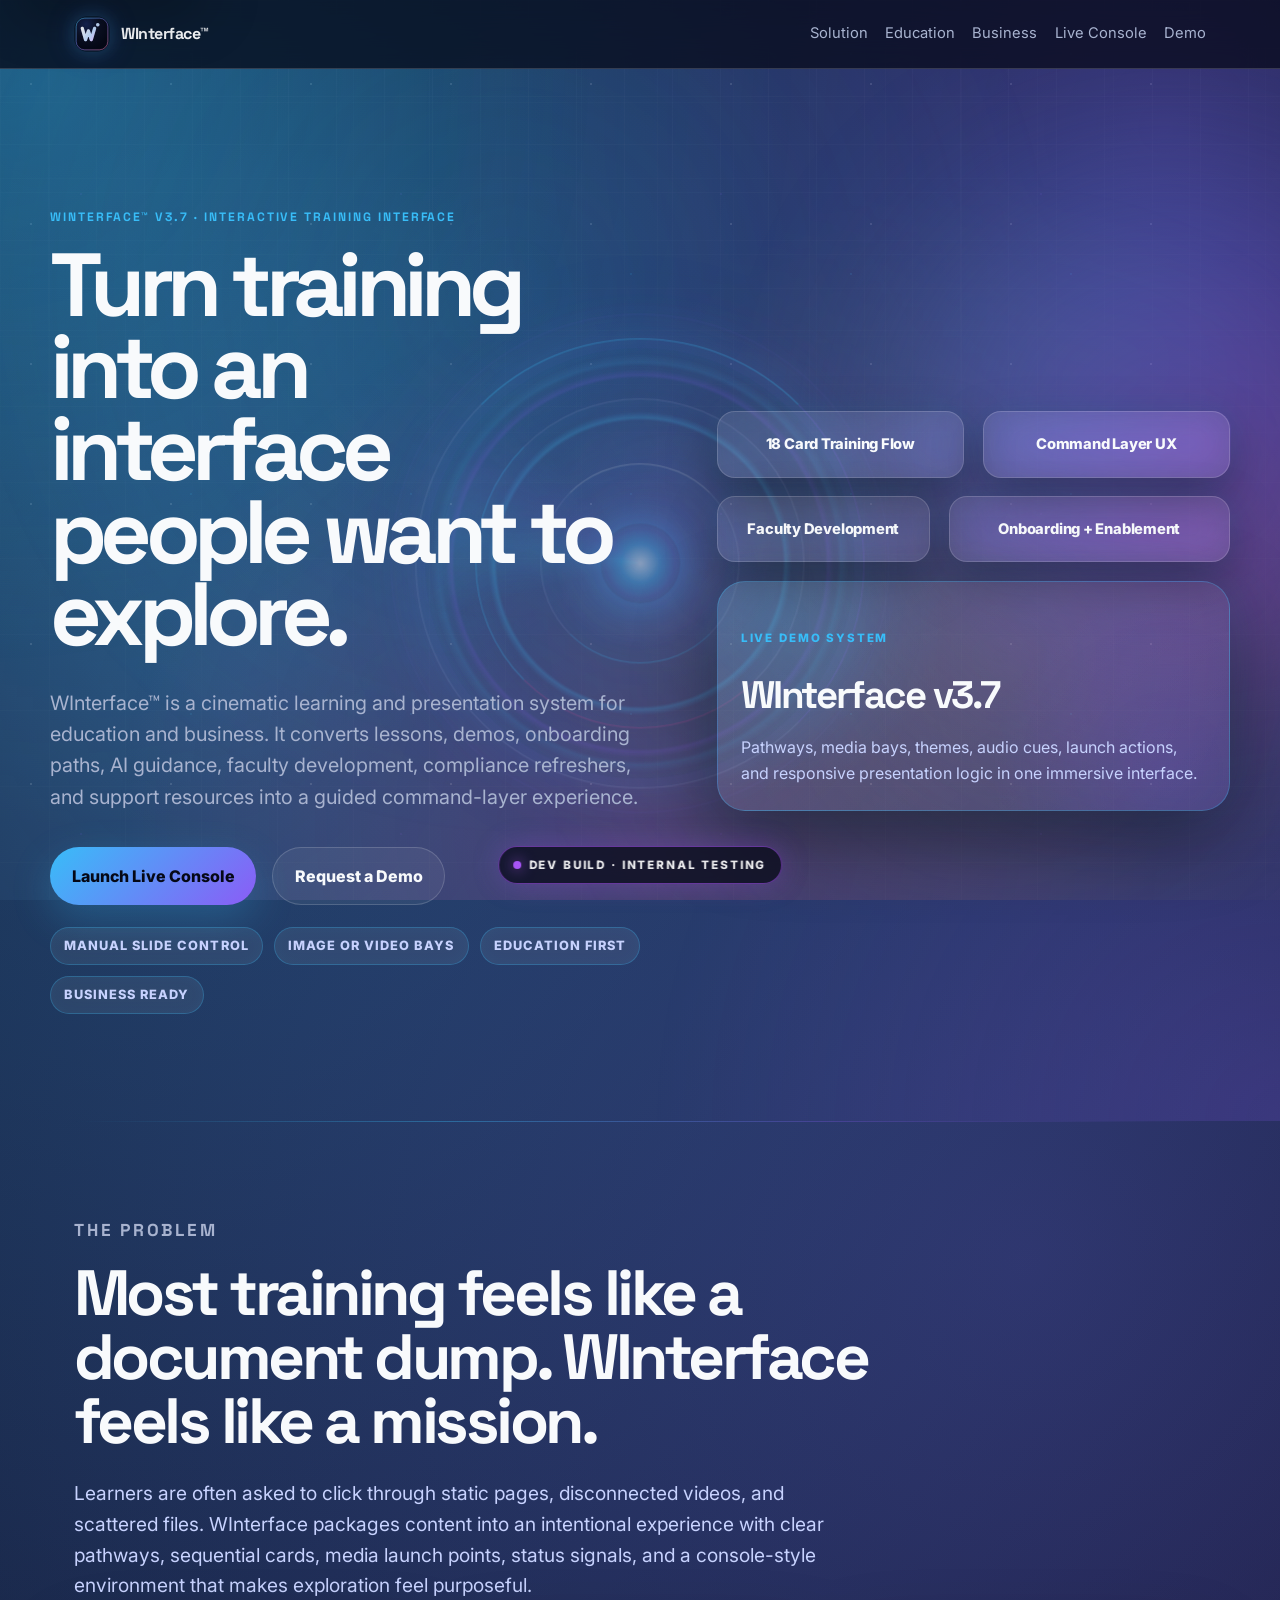
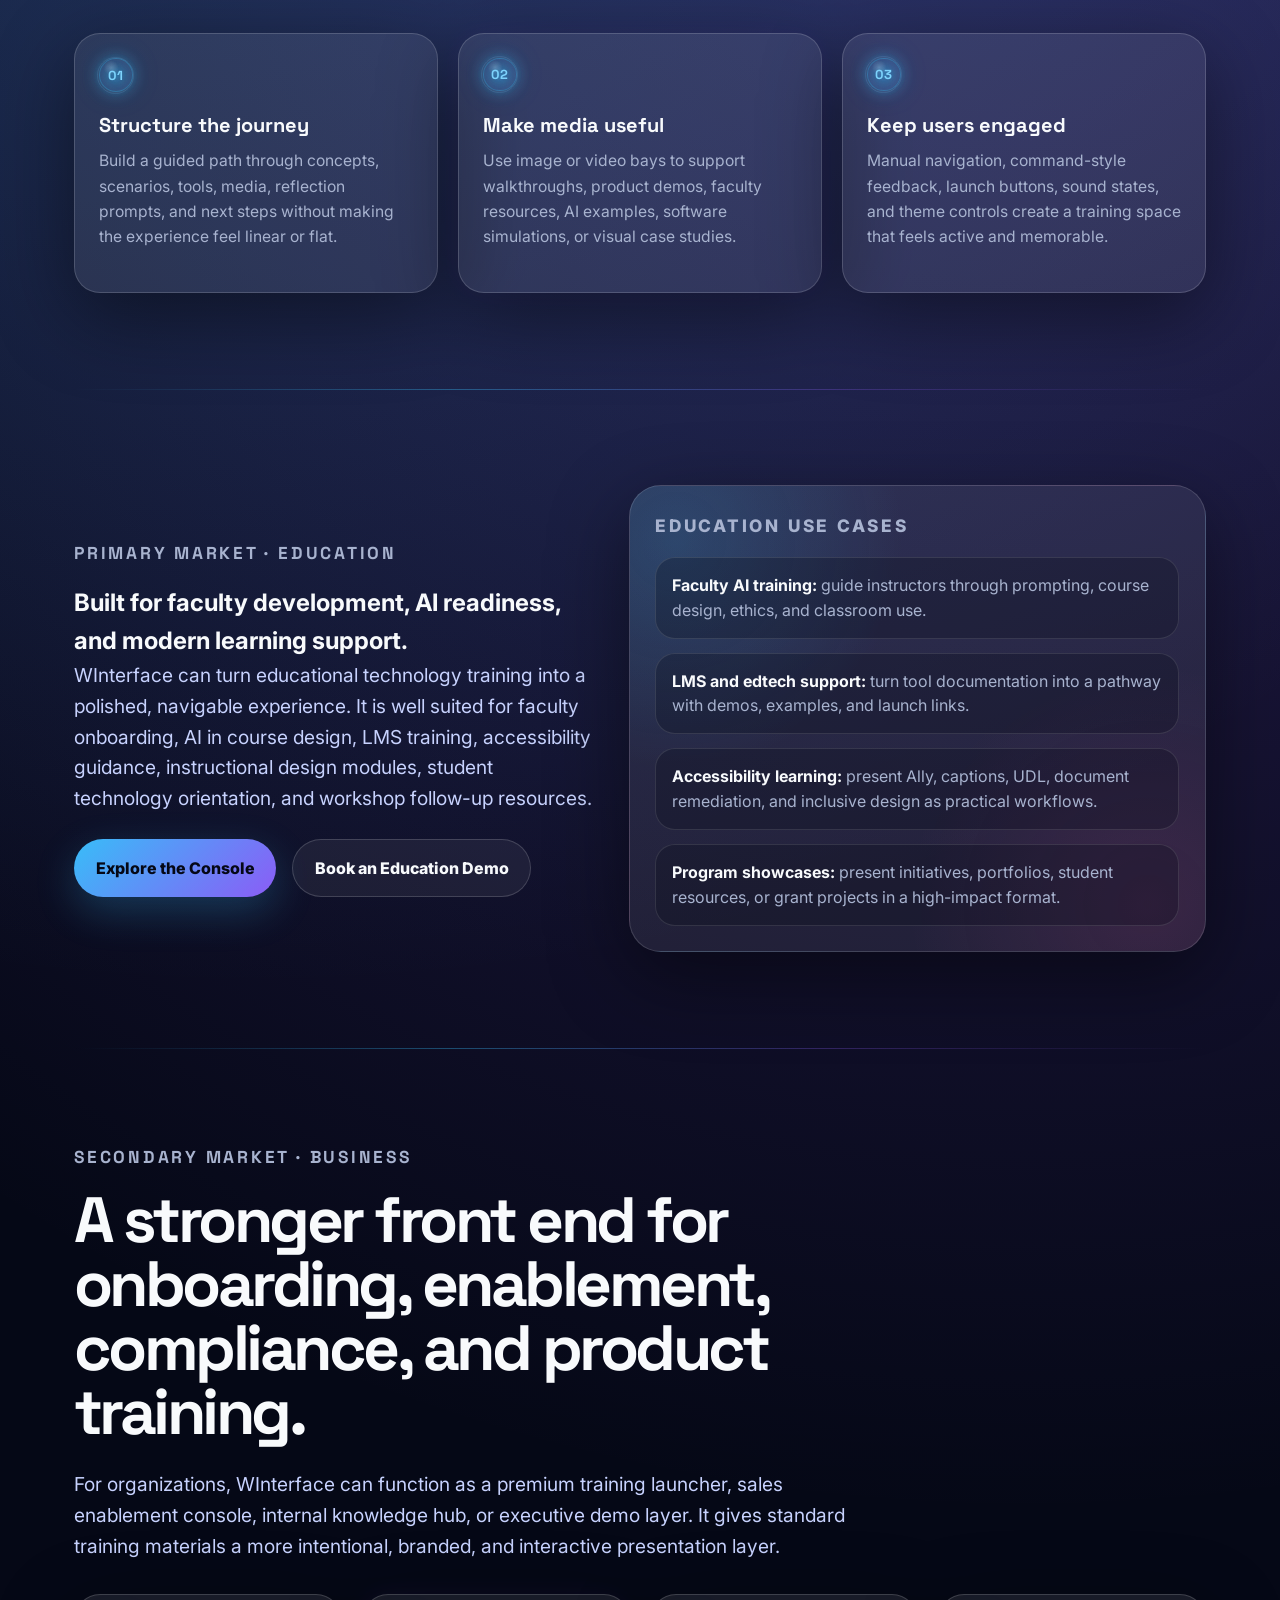
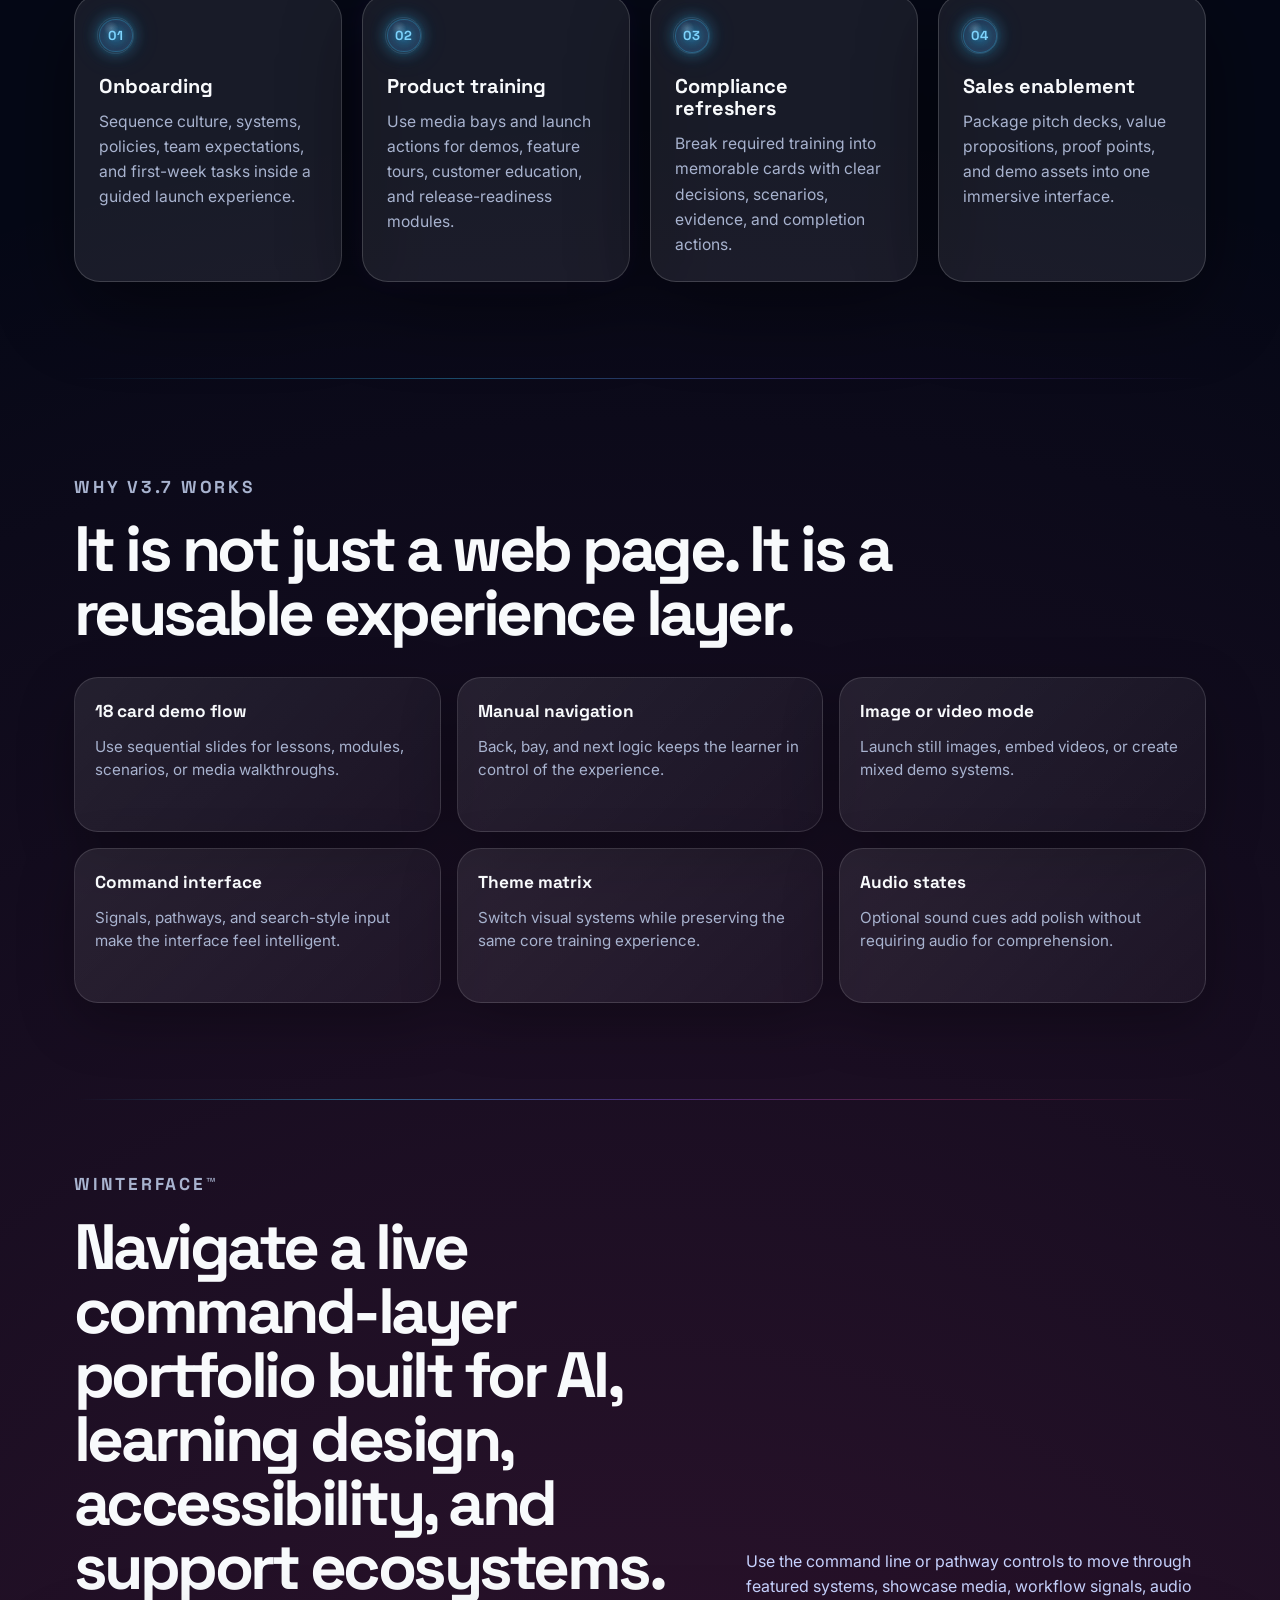
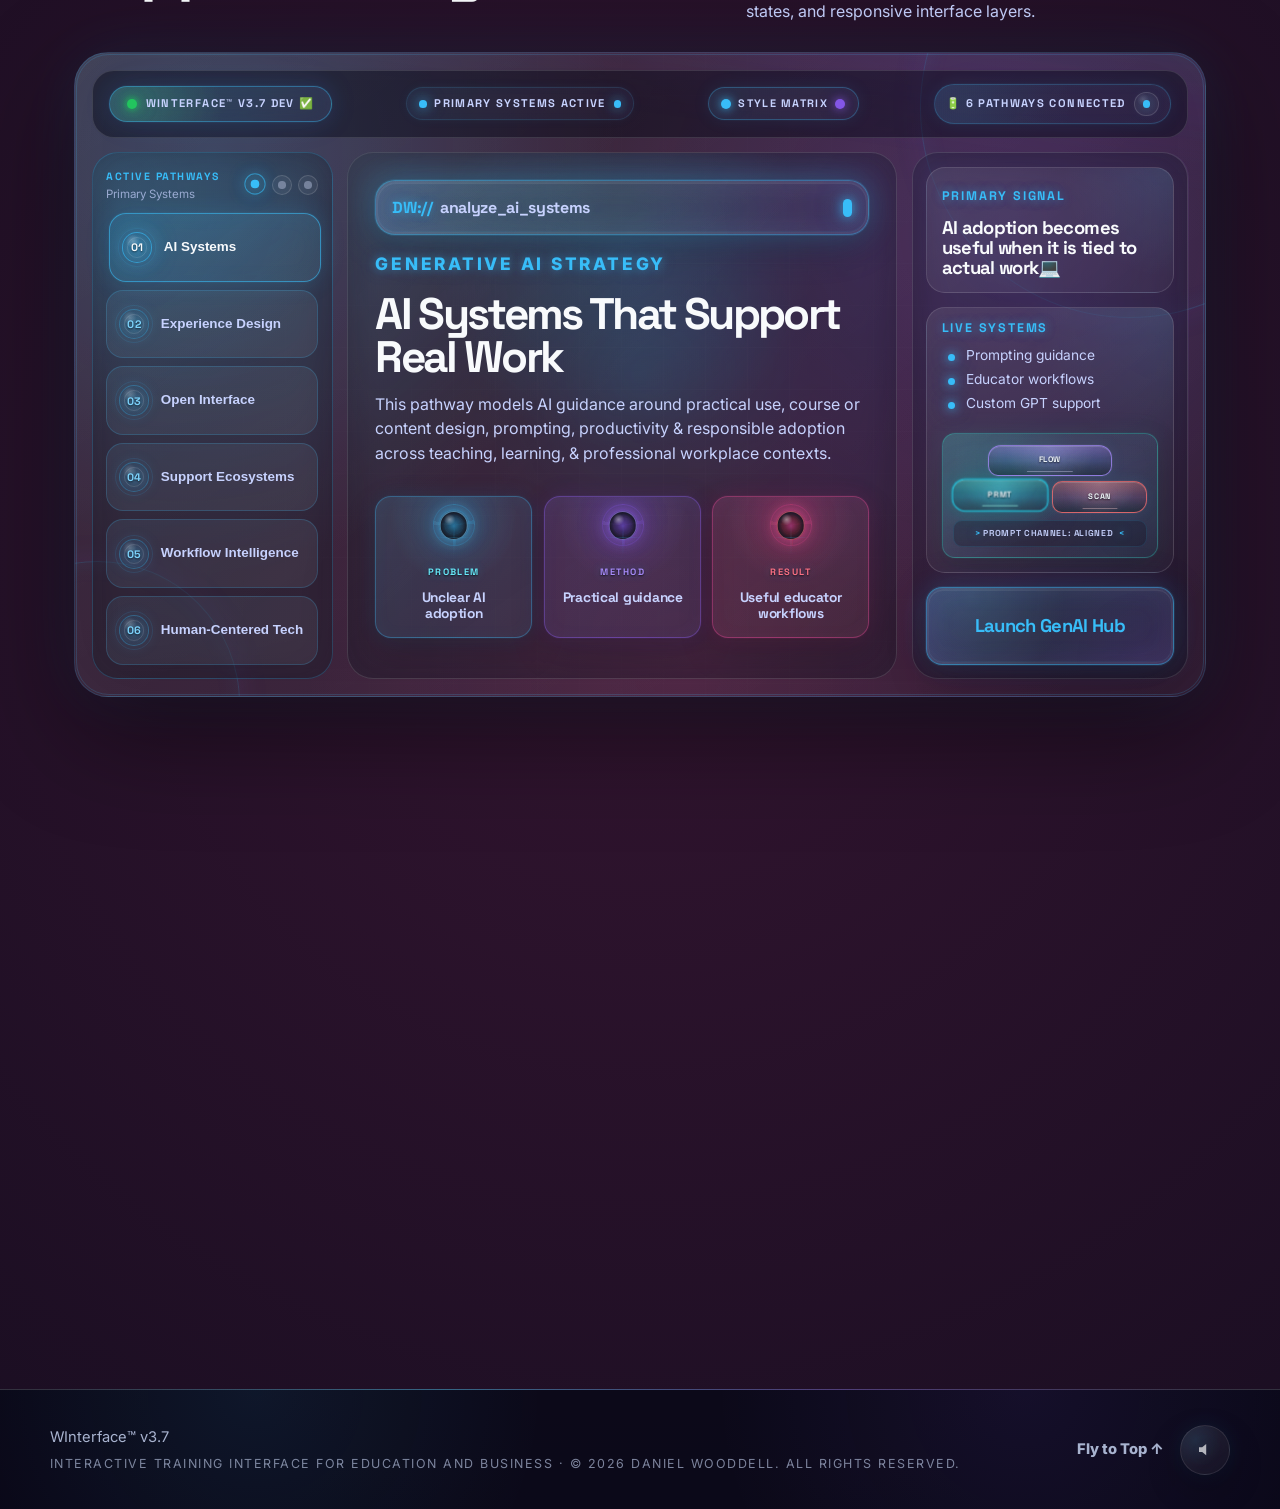
==== commit 656fa382: "Add files via upload" ====
--- a/dev/index.html
+++ b/dev/index.html
@@ -3,23 +3,21 @@
 <head>
 <meta charset="utf-8"/>
 <meta content="width=device-width, initial-scale=1.0" name="viewport"/>
-<meta content="WInterface is a cinematic command-interface experience for exploring AI systems, learning design, accessibility, support ecosystems, and human-centered technology workflows." name="description"/>
+<meta content="WInterface v3.7 is a cinematic training and presentation interface for education, faculty development, onboarding, business learning, AI enablement, and interactive demos." name="description"/>
 <meta content="Daniel Wooddell" name="author"/>
-<meta content="WInterface DEV | Internal Testing Console" property="og:title"/>
-<meta content="A cinematic command-interface experience for AI systems, learning design, accessibility, support ecosystems, and human-centered technology workflows." property="og:description"/>
+<meta content="WInterface v3.7 | Interactive Training Interface" property="og:title"/>
+<meta content="Transform static training into a cinematic, guided command interface for education and business learning." property="og:description"/>
 <meta content="website" property="og:type"/>
 <meta content="https://winterface.online/dev/" property="og:url"/>
 <meta content="https://winterface.online/assets/social/og-image.png" property="og:image"/>
 <meta content="summary_large_image" name="twitter:card"/>
-<meta content="WInterface DEV | Internal Testing Console" name="twitter:title"/>
-<meta content="A cinematic command-interface experience for AI, learning design, accessibility, and human-centered technology workflows." name="twitter:description"/>
+<meta content="WInterface v3.7 | Interactive Training Interface" name="twitter:title"/>
+<meta content="A sales-ready training interface for education, onboarding, AI enablement, and business learning." name="twitter:description"/>
 <meta content="https://winterface.online/assets/social/og-image.png" name="twitter:image"/>
 <meta content="#050816" name="theme-color"/>
 <meta content="dark" name="color-scheme"/>
 <meta content="noindex, nofollow" name="robots"/>
-<title>WInterface DEV | Internal Testing Console</title>
-<link href="https://winterface.online/" rel="canonical"/>
-
+<title>WInterface DEV | v3.7 Sales Homepage</title>
 <link href="../assets/brand/favicon.ico" rel="icon" sizes="any"/>
 <link href="../assets/brand/dw-mark.svg" rel="icon" type="image/svg+xml"/>
 <link href="../assets/brand/favicon-32x32.png" rel="icon" sizes="32x32" type="image/png"/>
@@ -88,14 +86,16 @@
       <span class="logo-text">WInterface™</span>
     </a>
     <ul class="nav-links">
-      <li><a data-nav-link="" href="#top">Overview</a></li>
-      <li><a data-nav-link="" href="#winterface">Console</a></li>
-      <li><a data-nav-link="" href="#contact">Contact</a></li>
+      <li><a data-nav-link="" href="#solution">Solution</a></li>
+      <li><a data-nav-link="" href="#education">Education</a></li>
+      <li><a data-nav-link="" href="#business">Business</a></li>
+      <li><a data-nav-link="" href="#winterface">Live Console</a></li>
+      <li><a data-nav-link="" href="#contact">Demo</a></li>
     </ul>
   </nav>
 </header>
 <main id="main-content">
-  <section aria-labelledby="standalone-title" class="hero" id="top">
+  <section aria-labelledby="standalone-title" class="hero sales-hero" id="top">
     <div aria-hidden="true" class="hero-orb">
       <span class="hero-orb-ring hero-orb-ring-one"></span>
       <span class="hero-orb-ring hero-orb-ring-two"></span>
@@ -103,23 +103,127 @@
       <span class="hero-orb-scan"></span>
       <span class="hero-orb-core"></span>
     </div>
-    <div class="hero-content">
+    <div class="hero-content sales-hero-content">
       <div class="hero-left reveal">
-        <p class="eyebrow">WInterface™ v3.7 · Dev Build</p>
-        <h1 id="standalone-title">A command interface for human-centered AI work. 🚀</h1>
-        <p class="hero-text">WInterface™ is an interactive portfolio console for exploring AI systems, learning design, accessibility, support ecosystems, and workflow intelligence through a cinematic command-layer experience.</p>
+        <p class="eyebrow">WInterface™ v3.7 · Interactive Training Interface</p>
+        <h1 id="standalone-title">Turn training into an interface people want to explore.</h1>
+        <p class="hero-text">WInterface™ is a cinematic learning and presentation system for education and business. It converts lessons, demos, onboarding paths, AI guidance, faculty development, compliance refreshers, and support resources into a guided command-layer experience.</p>
         <div aria-label="Primary action" class="hero-buttons">
-          <a class="button primary" href="#winterface">Open WInterface™</a>
+          <a class="button primary" href="#winterface">Launch Live Console</a>
+          <a class="button secondary" href="mailto:daniel.wooddell@gmail.com?subject=WInterface%20v3.7%20Demo%20Request">Request a Demo</a>
         </div>
-      </div>
-      <div aria-label="WInterface launch details" class="hero-right reveal">
-        <div class="hero-ui-card mini-card interactive-card">v3.7 Dev Build</div>
-        <div class="hero-ui-card corner-card interactive-card">Command Interface</div>
+        <div aria-label="WInterface value indicators" class="sales-proof-row">
+          <span>Manual slide control</span>
+          <span>Image or video bays</span>
+          <span>Education first</span>
+          <span>Business ready</span>
+        </div>
+      </div>
+      <div aria-label="WInterface launch details" class="hero-right sales-hero-right reveal">
+        <div class="hero-ui-card mini-card interactive-card">18 Card Training Flow</div>
+        <div class="hero-ui-card corner-card interactive-card">Command Layer UX</div>
         <div class="hero-ui-row">
-          <div class="hero-ui-card interactive-card">AI + Learning Systems</div>
-          <div class="hero-ui-card interactive-card">Human-Centered Design</div>
+          <div class="hero-ui-card interactive-card">Faculty Development</div>
+          <div class="hero-ui-card interactive-card">Onboarding + Enablement</div>
         </div>
-      </div>
+        <div class="sales-screen-card interactive-card">
+          <p class="panel-label">Live Demo System</p>
+          <h3>WInterface v3.7</h3>
+          <p>Pathways, media bays, themes, audio cues, launch actions, and responsive presentation logic in one immersive interface.</p>
+        </div>
+      </div>
+    </div>
+  </section>
+  <section aria-labelledby="solution-title" class="section sales-section reveal" id="solution">
+    <div class="section-heading compact">
+      <p class="eyebrow">The Problem</p>
+      <h2 id="solution-title">Most training feels like a document dump. WInterface feels like a mission.</h2>
+    </div>
+    <p class="section-lede">Learners are often asked to click through static pages, disconnected videos, and scattered files. WInterface packages content into an intentional experience with clear pathways, sequential cards, media launch points, status signals, and a console-style environment that makes exploration feel purposeful.</p>
+    <div class="sales-card-grid three-up">
+      <article class="card capability-card interactive-card">
+        <span class="card-number">01</span>
+        <h3>Structure the journey</h3>
+        <p>Build a guided path through concepts, scenarios, tools, media, reflection prompts, and next steps without making the experience feel linear or flat.</p>
+      </article>
+      <article class="card capability-card interactive-card">
+        <span class="card-number">02</span>
+        <h3>Make media useful</h3>
+        <p>Use image or video bays to support walkthroughs, product demos, faculty resources, AI examples, software simulations, or visual case studies.</p>
+      </article>
+      <article class="card capability-card interactive-card">
+        <span class="card-number">03</span>
+        <h3>Keep users engaged</h3>
+        <p>Manual navigation, command-style feedback, launch buttons, sound states, and theme controls create a training space that feels active and memorable.</p>
+      </article>
+    </div>
+  </section>
+
+  <section aria-labelledby="education-title" class="section sales-section sales-split-section reveal" id="education">
+    <div class="sales-split">
+      <div>
+        <p class="eyebrow">Primary Market · Education</p>
+        <h2 id="education-title">Built for faculty development, AI readiness, and modern learning support.</h2>
+        <p class="section-lede">WInterface can turn educational technology training into a polished, navigable experience. It is well suited for faculty onboarding, AI in course design, LMS training, accessibility guidance, instructional design modules, student technology orientation, and workshop follow-up resources.</p>
+        <div class="hero-buttons sales-inline-actions">
+          <a class="button primary" href="#winterface">Explore the Console</a>
+          <a class="button secondary" href="mailto:daniel.wooddell@gmail.com?subject=WInterface%20Education%20Demo">Book an Education Demo</a>
+        </div>
+      </div>
+      <div class="sales-panel interactive-card">
+        <p class="panel-label">Education Use Cases</p>
+        <ul class="sales-feature-list">
+          <li><strong>Faculty AI training:</strong> guide instructors through prompting, course design, ethics, and classroom use.</li>
+          <li><strong>LMS and edtech support:</strong> turn tool documentation into a pathway with demos, examples, and launch links.</li>
+          <li><strong>Accessibility learning:</strong> present Ally, captions, UDL, document remediation, and inclusive design as practical workflows.</li>
+          <li><strong>Program showcases:</strong> present initiatives, portfolios, student resources, or grant projects in a high-impact format.</li>
+        </ul>
+      </div>
+    </div>
+  </section>
+
+  <section aria-labelledby="business-title" class="section sales-section reveal" id="business">
+    <div class="section-heading compact">
+      <p class="eyebrow">Secondary Market · Business</p>
+      <h2 id="business-title">A stronger front end for onboarding, enablement, compliance, and product training.</h2>
+    </div>
+    <p class="section-lede">For organizations, WInterface can function as a premium training launcher, sales enablement console, internal knowledge hub, or executive demo layer. It gives standard training materials a more intentional, branded, and interactive presentation layer.</p>
+    <div class="sales-card-grid four-up">
+      <article class="card capability-card interactive-card">
+        <span class="card-number">01</span>
+        <h3>Onboarding</h3>
+        <p>Sequence culture, systems, policies, team expectations, and first-week tasks inside a guided launch experience.</p>
+      </article>
+      <article class="card capability-card interactive-card">
+        <span class="card-number">02</span>
+        <h3>Product training</h3>
+        <p>Use media bays and launch actions for demos, feature tours, customer education, and release-readiness modules.</p>
+      </article>
+      <article class="card capability-card interactive-card">
+        <span class="card-number">03</span>
+        <h3>Compliance refreshers</h3>
+        <p>Break required training into memorable cards with clear decisions, scenarios, evidence, and completion actions.</p>
+      </article>
+      <article class="card capability-card interactive-card">
+        <span class="card-number">04</span>
+        <h3>Sales enablement</h3>
+        <p>Package pitch decks, value propositions, proof points, and demo assets into one immersive interface.</p>
+      </article>
+    </div>
+  </section>
+
+  <section aria-labelledby="features-title" class="section sales-section reveal" id="features">
+    <div class="section-heading compact">
+      <p class="eyebrow">Why v3.7 Works</p>
+      <h2 id="features-title">It is not just a web page. It is a reusable experience layer.</h2>
+    </div>
+    <div class="sales-feature-grid">
+      <div class="sales-feature-card interactive-card"><strong>18 card demo flow</strong><span>Use sequential slides for lessons, modules, scenarios, or media walkthroughs.</span></div>
+      <div class="sales-feature-card interactive-card"><strong>Manual navigation</strong><span>Back, bay, and next logic keeps the learner in control of the experience.</span></div>
+      <div class="sales-feature-card interactive-card"><strong>Image or video mode</strong><span>Launch still images, embed videos, or create mixed demo systems.</span></div>
+      <div class="sales-feature-card interactive-card"><strong>Command interface</strong><span>Signals, pathways, and search-style input make the interface feel intelligent.</span></div>
+      <div class="sales-feature-card interactive-card"><strong>Theme matrix</strong><span>Switch visual systems while preserving the same core training experience.</span></div>
+      <div class="sales-feature-card interactive-card"><strong>Audio states</strong><span>Optional sound cues add polish without requiring audio for comprehension.</span></div>
     </div>
   </section>
   <section aria-labelledby="interface-title" class="section interface-section reveal" data-interface-system="" id="winterface">
@@ -128,7 +232,7 @@
 <p class="eyebrow">WInterface™</p>
 <h2 id="interface-title">Navigate a live command-layer portfolio built for AI, learning design, accessibility, and support ecosystems.</h2>
 </div>
-<p class="interface-intro">Use the command line or pathway controls to move through featured systems, showcase media, workflow signals, audio states, responsive interface layers, and the creative mind of Daniel Wooddell.🧠</p>
+<p class="interface-intro">Use the command line or pathway controls to move through featured systems, showcase media, workflow signals, audio states, and responsive interface layers.</p>
 </div>
 <div class="interface-shell interactive-card">
 <div aria-hidden="true" class="interface-ambient">
@@ -300,16 +404,17 @@
 </div>
 </section>
   <section aria-labelledby="contact-title" class="section contact-section contact-launch-card reveal" id="contact">
-    <div class="contact-card-inner">
+    <div class="contact-card-inner sales-contact-inner">
       <div class="contact-card-copy">
-        <p class="eyebrow">Contact</p>
-        <h2 id="contact-title">Let&rsquo;s Build Something Interesting.</h2> <br> <h2 id="contact-title">🎤📉</h2>  
+        <p class="eyebrow">Demo WInterface</p>
+        <h2 id="contact-title">Ready to see what your training could become?</h2>
+        <p>Contact Daniel Wooddell for a focused demo, education use-case discussion, business training concept, or custom WInterface build conversation.</p>
       </div>
       <div aria-label="Contact links" class="contact-links contact-card-actions">
-        <a class="button primary" href="mailto:daniel.wooddell@gmail.com">Email Me</a>
+        <a class="button primary" href="mailto:daniel.wooddell@gmail.com?subject=WInterface%20v3.7%20Demo%20Request">Request Demo</a>
         <a class="button secondary" href="https://www.linkedin.com/in/daniel-wooddell/" rel="noopener noreferrer" target="_blank">LinkedIn</a>
+        <a class="button secondary" href="https://danielwooddell.com" rel="noopener noreferrer" target="_blank">Portfolio</a>
         <a class="button secondary" href="https://github.com/danielwooddell" rel="noopener noreferrer" target="_blank">GitHub</a>
-        <a class="button secondary" href="https://danielwooddell.com" rel="noopener noreferrer" target="_blank">Portfolio</a>
       </div>
     </div>
   </section>
@@ -318,7 +423,7 @@
 <div class="footer-inner">
 <div>
 <p>WInterface™ v3.7</p>
-<p class="footer-signature">A Daniel Wooddell command-interface experience · © 2026 Daniel Wooddell. All rights reserved.</p>
+<p class="footer-signature">Interactive training interface for education and business · © 2026 Daniel Wooddell. All rights reserved.</p>
 </div>
 <div class="footer-utilities">
 <a class="footer-top-link" href="#top">Fly to Top ↑</a>
--- a/css/style-dev.css
+++ b/css/style-dev.css
@@ -8331,3 +8331,666 @@
   }
 }
 
+/* =========================
+   WINTERFACE STYLE MATRIX SELECTOR
+   Four-skin WInterface theme switcher. CSS-only styling; behavior handled in script.js.
+========================= */
+
+.interface-status-bar {
+  position: relative;
+}
+
+.interface-theme-selector {
+  position: relative;
+  z-index: 8;
+  display: inline-flex;
+  align-items: center;
+}
+
+.interface-theme-toggle {
+  appearance: none;
+  -webkit-appearance: none;
+  min-height: 2.05rem;
+  display: inline-flex;
+  align-items: center;
+  justify-content: center;
+  gap: 0.45rem;
+  padding: 0.42rem 0.76rem;
+  border: 1px solid rgba(56, 189, 248, 0.26);
+  border-radius: 999px;
+  color: var(--muted-strong);
+  background:
+    linear-gradient(145deg, rgba(56, 189, 248, 0.075), rgba(139, 92, 246, 0.040)),
+    rgba(255, 255, 255, 0.030);
+  box-shadow:
+    0 0 0 1px rgba(56, 189, 248, 0.035),
+    0 0 18px rgba(56, 189, 248, 0.090),
+    inset 0 0 16px rgba(56, 189, 248, 0.026);
+  font: inherit;
+  font-size: 0.68rem;
+  font-weight: 900;
+  letter-spacing: 0.12em;
+  text-transform: uppercase;
+  cursor: pointer;
+  transition:
+    transform 0.2s ease,
+    color 0.2s ease,
+    border-color 0.2s ease,
+    background 0.2s ease,
+    box-shadow 0.2s ease;
+}
+
+.interface-theme-toggle::before {
+  content: "";
+  width: 0.5rem;
+  height: 0.5rem;
+  border-radius: 50%;
+  background: var(--cyan);
+  box-shadow:
+    0 0 10px rgba(56, 189, 248, 0.92),
+    0 0 24px rgba(56, 189, 248, 0.34);
+}
+
+.interface-theme-toggle:hover,
+.interface-theme-toggle:focus-visible,
+.interface-theme-selector.is-open .interface-theme-toggle {
+  transform: translateY(-1px);
+  color: var(--text);
+  border-color: rgba(56, 189, 248, 0.58);
+  background:
+    linear-gradient(145deg, rgba(56, 189, 248, 0.12), rgba(139, 92, 246, 0.060)),
+    rgba(255, 255, 255, 0.042);
+  box-shadow:
+    0 0 0 1px rgba(56, 189, 248, 0.060),
+    0 0 24px rgba(56, 189, 248, 0.16),
+    inset 0 0 18px rgba(56, 189, 248, 0.040);
+}
+
+.interface-theme-menu {
+  position: absolute;
+  top: calc(100% + 0.65rem);
+  right: 0;
+  width: min(22rem, 82vw);
+  padding: 0.72rem;
+  border-radius: 20px;
+  border: 1px solid rgba(56, 189, 248, 0.26);
+  background:
+    linear-gradient(145deg, rgba(8, 13, 31, 0.96), rgba(5, 8, 22, 0.92)),
+    radial-gradient(circle at 20% 10%, rgba(56, 189, 248, 0.12), transparent 42%),
+    radial-gradient(circle at 90% 85%, rgba(139, 92, 246, 0.10), transparent 42%);
+  box-shadow:
+    0 24px 70px rgba(0, 0, 0, 0.48),
+    0 0 46px rgba(56, 189, 248, 0.12),
+    inset 0 0 34px rgba(255, 255, 255, 0.026);
+  backdrop-filter: blur(22px);
+  display: grid;
+  grid-template-columns: repeat(2, minmax(0, 1fr));
+  gap: 0.5rem;
+  transform-origin: top right;
+  animation: interfaceThemeMenuIn 0.18s ease both;
+}
+
+.interface-theme-menu[hidden] {
+  display: none !important;
+}
+
+.interface-theme-menu::before {
+  content: "VISUAL SYSTEMS";
+  grid-column: 1 / -1;
+  padding: 0.2rem 0.16rem 0.38rem;
+  color: var(--cyan);
+  font-family: "Space Grotesk", sans-serif;
+  font-size: 0.64rem;
+  font-weight: 950;
+  letter-spacing: 0.16em;
+  text-transform: uppercase;
+  text-shadow: 0 0 14px rgba(56, 189, 248, 0.42);
+}
+
+.interface-theme-option {
+  appearance: none;
+  -webkit-appearance: none;
+  position: relative;
+  min-height: 3rem;
+  display: grid;
+  grid-template-columns: auto minmax(0, 1fr);
+  align-items: center;
+  gap: 0.58rem;
+  padding: 0.62rem 0.68rem;
+  border-radius: 15px;
+  border: 1px solid rgba(255, 255, 255, 0.12);
+  color: var(--muted-strong);
+  background:
+    linear-gradient(145deg, rgba(255, 255, 255, 0.065), rgba(255, 255, 255, 0.026)),
+    rgba(255, 255, 255, 0.024);
+  font-family: "Space Grotesk", sans-serif;
+  font-size: 0.72rem;
+  font-weight: 850;
+  letter-spacing: 0.02em;
+  text-align: left;
+  cursor: pointer;
+  overflow: hidden;
+  transition:
+    transform 0.2s ease,
+    color 0.2s ease,
+    border-color 0.2s ease,
+    background 0.2s ease,
+    box-shadow 0.2s ease;
+}
+
+.interface-theme-option::before {
+  content: attr(data-interface-theme-index);
+  display: inline-flex;
+  align-items: center;
+  justify-content: center;
+  width: 1.62rem;
+  height: 1.62rem;
+  border-radius: 50%;
+  color: var(--cyan);
+  border: 1px solid rgba(56, 189, 248, 0.30);
+  background: rgba(56, 189, 248, 0.07);
+  box-shadow: inset 0 0 12px rgba(56, 189, 248, 0.08);
+  font-size: 0.58rem;
+  font-weight: 950;
+}
+
+.interface-theme-option::after {
+  content: "";
+  position: absolute;
+  left: 0.68rem;
+  right: 0.68rem;
+  bottom: 0.42rem;
+  height: 2px;
+  border-radius: 999px;
+  background: var(--theme-preview, linear-gradient(90deg, #38bdf8, #8b5cf6, #ec4899));
+  opacity: 0.72;
+}
+
+.interface-theme-option:hover,
+.interface-theme-option:focus-visible,
+.interface-theme-option.is-active {
+  transform: translateY(-2px);
+  color: var(--text);
+  border-color: rgba(56, 189, 248, 0.46);
+  background:
+    linear-gradient(145deg, rgba(56, 189, 248, 0.105), rgba(139, 92, 246, 0.050)),
+    rgba(255, 255, 255, 0.040);
+  box-shadow:
+    0 0 0 1px rgba(56, 189, 248, 0.050),
+    0 14px 32px rgba(0, 0, 0, 0.22),
+    0 0 22px rgba(56, 189, 248, 0.12);
+}
+
+.interface-theme-option.is-active::before {
+  color: #050816;
+  background: var(--cyan);
+  border-color: rgba(125, 211, 252, 0.72);
+  box-shadow:
+    0 0 14px rgba(56, 189, 248, 0.72),
+    0 0 32px rgba(56, 189, 248, 0.22);
+}
+
+.interface-theme-option[data-interface-theme-option="default"] {
+  --theme-preview: linear-gradient(90deg, #38bdf8, #8b5cf6, #ec4899);
+}
+
+.interface-theme-option[data-interface-theme-option="navy-sky-grey"] {
+  --theme-preview: linear-gradient(90deg, #0a1428, #6cace4, #9ea2a2);
+}
+
+.interface-theme-option[data-interface-theme-option="green-gold"] {
+  --theme-preview: linear-gradient(90deg, #026937, #cea052, #ffe1a5);
+}
+
+.interface-theme-option[data-interface-theme-option="dark-purple"] {
+  --theme-preview: linear-gradient(90deg, #10051f, #7c3aed, #c084fc);
+}
+
+@keyframes interfaceThemeMenuIn {
+  from {
+    opacity: 0;
+    transform: translateY(-6px) scale(0.985);
+  }
+
+  to {
+    opacity: 1;
+    transform: translateY(0) scale(1);
+  }
+}
+
+@media (max-width: 1100px) {
+  .interface-theme-selector {
+    order: 4;
+  }
+
+  .interface-theme-menu {
+    left: 0;
+    right: auto;
+    transform-origin: top left;
+  }
+}
+
+@media (max-width: 640px) {
+  .interface-theme-selector {
+    width: 100%;
+  }
+
+  .interface-theme-toggle {
+    width: 100%;
+  }
+
+  .interface-theme-menu {
+    width: min(100%, 21rem);
+    grid-template-columns: 1fr;
+  }
+}
+
+@media (prefers-reduced-motion: reduce) {
+  .interface-theme-menu {
+    animation: none !important;
+  }
+}
+
+
+/* =========================
+   STYLE MATRIX PERSISTENT LAYER FIX
+   Keeps the Style Matrix selector above the WInterface core after any selected theme stylesheet loads.
+========================= */
+
+.interface-shell {
+  isolation: isolate;
+}
+
+.interface-status-bar {
+  position: relative !important;
+  z-index: 1000 !important;
+  overflow: visible !important;
+}
+
+.interface-grid {
+  position: relative !important;
+  z-index: 2 !important;
+}
+
+.interface-theme-selector {
+  position: relative !important;
+  z-index: 1100 !important;
+}
+
+.interface-theme-toggle {
+  position: relative !important;
+  overflow: hidden;
+  padding-right: 0.82rem;
+}
+
+.interface-theme-toggle::before,
+.interface-theme-toggle::after {
+  content: "";
+  flex: 0 0 auto;
+  width: 0.5rem;
+  height: 0.5rem;
+  border-radius: 50%;
+  background: var(--cyan);
+  box-shadow:
+    0 0 10px rgba(56, 189, 248, 0.92),
+    0 0 24px rgba(56, 189, 248, 0.34);
+}
+
+.interface-theme-toggle::after {
+  opacity: 0.92;
+}
+
+.interface-theme-selector.is-open .interface-theme-toggle::before,
+.interface-theme-selector.is-open .interface-theme-toggle::after,
+.interface-theme-toggle:hover::before,
+.interface-theme-toggle:hover::after,
+.interface-theme-toggle:focus-visible::before,
+.interface-theme-toggle:focus-visible::after {
+  background: #7dd3fc;
+  box-shadow:
+    0 0 12px rgba(125, 211, 252, 0.96),
+    0 0 28px rgba(56, 189, 248, 0.42),
+    0 0 44px rgba(139, 92, 246, 0.18);
+}
+
+.interface-theme-menu {
+  position: absolute !important;
+  z-index: 1200 !important;
+  top: calc(100% + 0.78rem) !important;
+  box-shadow:
+    0 28px 80px rgba(0, 0, 0, 0.68),
+    0 0 0 1px rgba(56, 189, 248, 0.055),
+    0 0 52px rgba(56, 189, 248, 0.18),
+    inset 0 0 38px rgba(255, 255, 255, 0.032) !important;
+}
+
+.interface-theme-menu:not([hidden]) {
+  display: grid !important;
+}
+
+@media (max-width: 1100px) {
+  .interface-status-bar {
+    z-index: 1000 !important;
+  }
+}
+/* =========================
+   STYLE MATRIX THEME-MATCHED ORBS PATCH
+   Makes the two Style Matrix status orbs inherit the currently selected visual system.
+========================= */
+
+:root {
+  --style-matrix-orb-left: #38bdf8;
+  --style-matrix-orb-right: #7dd3fc;
+  --style-matrix-orb-left-rgb: 56, 189, 248;
+  --style-matrix-orb-right-rgb: 125, 211, 252;
+}
+
+html[data-winterface-theme="default"] {
+  --style-matrix-orb-left: #38bdf8;
+  --style-matrix-orb-right: #8b5cf6;
+  --style-matrix-orb-left-rgb: 56, 189, 248;
+  --style-matrix-orb-right-rgb: 139, 92, 246;
+}
+
+html[data-winterface-theme="navy-sky-grey"] {
+  --style-matrix-orb-left: #6cace4;
+  --style-matrix-orb-right: #9ea2a2;
+  --style-matrix-orb-left-rgb: 108, 172, 228;
+  --style-matrix-orb-right-rgb: 158, 162, 162;
+}
+
+html[data-winterface-theme="green-gold"] {
+  --style-matrix-orb-left: #026937;
+  --style-matrix-orb-right: #cea052;
+  --style-matrix-orb-left-rgb: 2, 105, 55;
+  --style-matrix-orb-right-rgb: 206, 160, 82;
+}
+
+html[data-winterface-theme="dark-purple"] {
+  --style-matrix-orb-left: #8b5cf6;
+  --style-matrix-orb-right: #c084fc;
+  --style-matrix-orb-left-rgb: 139, 92, 246;
+  --style-matrix-orb-right-rgb: 192, 132, 252;
+}
+
+.interface-theme-toggle::before,
+.interface-theme-toggle::after {
+  background: var(--style-matrix-orb-left) !important;
+  border: 1px solid rgba(var(--style-matrix-orb-left-rgb), 0.42);
+  box-shadow:
+    0 0 10px rgba(var(--style-matrix-orb-left-rgb), 0.92),
+    0 0 24px rgba(var(--style-matrix-orb-left-rgb), 0.38),
+    0 0 42px rgba(var(--style-matrix-orb-right-rgb), 0.12) !important;
+}
+
+.interface-theme-toggle::after {
+  background: var(--style-matrix-orb-right) !important;
+  border-color: rgba(var(--style-matrix-orb-right-rgb), 0.42);
+  box-shadow:
+    0 0 10px rgba(var(--style-matrix-orb-right-rgb), 0.86),
+    0 0 24px rgba(var(--style-matrix-orb-right-rgb), 0.34),
+    0 0 42px rgba(var(--style-matrix-orb-left-rgb), 0.12) !important;
+}
+
+.interface-theme-selector.is-open .interface-theme-toggle::before,
+.interface-theme-toggle:hover::before,
+.interface-theme-toggle:focus-visible::before {
+  background: var(--style-matrix-orb-left) !important;
+  box-shadow:
+    0 0 13px rgba(var(--style-matrix-orb-left-rgb), 1),
+    0 0 30px rgba(var(--style-matrix-orb-left-rgb), 0.54),
+    0 0 52px rgba(var(--style-matrix-orb-right-rgb), 0.18) !important;
+}
+
+.interface-theme-selector.is-open .interface-theme-toggle::after,
+.interface-theme-toggle:hover::after,
+.interface-theme-toggle:focus-visible::after {
+  background: var(--style-matrix-orb-right) !important;
+  box-shadow:
+    0 0 13px rgba(var(--style-matrix-orb-right-rgb), 1),
+    0 0 30px rgba(var(--style-matrix-orb-right-rgb), 0.50),
+    0 0 52px rgba(var(--style-matrix-orb-left-rgb), 0.18) !important;
+}
+
+.interface-theme-toggle {
+  border-color: rgba(var(--style-matrix-orb-left-rgb), 0.30) !important;
+}
+
+.interface-theme-toggle:hover,
+.interface-theme-toggle:focus-visible,
+.interface-theme-selector.is-open .interface-theme-toggle {
+  border-color: rgba(var(--style-matrix-orb-left-rgb), 0.58) !important;
+  box-shadow:
+    0 0 0 1px rgba(var(--style-matrix-orb-left-rgb), 0.060),
+    0 0 24px rgba(var(--style-matrix-orb-left-rgb), 0.16),
+    inset 0 0 18px rgba(var(--style-matrix-orb-left-rgb), 0.040) !important;
+}
+
+
+/* =========================
+   WFO v3.7 SALES HOMEPAGE
+========================= */
+
+.sales-hero .hero-content {
+  min-height: min(860px, calc(100vh - 2rem));
+}
+
+.sales-hero-content {
+  grid-template-columns: minmax(0, 1.08fr) minmax(360px, 0.92fr);
+}
+
+.sales-hero .hero-text {
+  max-width: 760px;
+}
+
+.sales-hero-right {
+  align-content: center;
+}
+
+.sales-screen-card {
+  grid-column: 1 / -1;
+  min-height: 230px;
+  padding: 1.45rem;
+  border: 1px solid rgba(56, 189, 248, 0.3);
+  border-radius: 28px;
+  background:
+    radial-gradient(circle at 12% 18%, rgba(56, 189, 248, 0.18), transparent 34%),
+    radial-gradient(circle at 88% 82%, rgba(139, 92, 246, 0.18), transparent 36%),
+    linear-gradient(135deg, rgba(255,255,255,0.10), rgba(255,255,255,0.045));
+  box-shadow: var(--shadow), 0 0 44px rgba(56, 189, 248, 0.10);
+  display: flex;
+  flex-direction: column;
+  justify-content: flex-end;
+}
+
+.sales-screen-card h3 {
+  font-family: "Space Grotesk", sans-serif;
+  font-size: clamp(1.8rem, 3vw, 3rem);
+  letter-spacing: -0.055em;
+  color: var(--text);
+  margin: 0 0 0.65rem;
+}
+
+.sales-screen-card p:last-child {
+  color: var(--muted-strong);
+  max-width: 560px;
+}
+
+.sales-proof-row {
+  display: flex;
+  flex-wrap: wrap;
+  gap: 0.7rem;
+  margin-top: 1.35rem;
+}
+
+.sales-proof-row span {
+  display: inline-flex;
+  align-items: center;
+  min-height: 2.25rem;
+  padding: 0.48rem 0.82rem;
+  border: 1px solid rgba(56, 189, 248, 0.28);
+  border-radius: 999px;
+  background: rgba(255, 255, 255, 0.065);
+  color: var(--muted-strong);
+  font-size: 0.8rem;
+  font-weight: 800;
+  letter-spacing: 0.08em;
+  text-transform: uppercase;
+  box-shadow: inset 0 0 18px rgba(56, 189, 248, 0.035);
+}
+
+.sales-section {
+  position: relative;
+  z-index: 2;
+}
+
+.sales-section::before {
+  content: "";
+  position: absolute;
+  left: 50%;
+  top: 0;
+  width: min(var(--max-width), calc(100% - 3rem));
+  height: 1px;
+  transform: translateX(-50%);
+  background: linear-gradient(90deg, transparent, rgba(56,189,248,0.36), rgba(139,92,246,0.28), transparent);
+  pointer-events: none;
+}
+
+.sales-card-grid {
+  display: grid;
+  gap: 1.25rem;
+  margin-top: 2rem;
+}
+
+.sales-card-grid.three-up {
+  grid-template-columns: repeat(3, minmax(0, 1fr));
+}
+
+.sales-card-grid.four-up {
+  grid-template-columns: repeat(4, minmax(0, 1fr));
+}
+
+.sales-split {
+  display: grid;
+  grid-template-columns: minmax(0, 0.95fr) minmax(340px, 1.05fr);
+  gap: 2rem;
+  align-items: center;
+}
+
+.sales-panel {
+  position: relative;
+  overflow: hidden;
+  padding: 1.6rem;
+  border: 1px solid rgba(255, 255, 255, 0.14);
+  border-radius: 32px;
+  background:
+    radial-gradient(circle at 8% 12%, rgba(56, 189, 248, 0.17), transparent 34%),
+    radial-gradient(circle at 90% 90%, rgba(236, 72, 153, 0.11), transparent 36%),
+    rgba(255, 255, 255, 0.075);
+  box-shadow: var(--shadow);
+  backdrop-filter: blur(20px);
+}
+
+.sales-feature-list {
+  display: grid;
+  gap: 0.85rem;
+  margin: 1.1rem 0 0;
+  padding: 0;
+  list-style: none;
+}
+
+.sales-feature-list li {
+  padding: 0.95rem 1rem;
+  border: 1px solid rgba(255, 255, 255, 0.11);
+  border-radius: 20px;
+  background: rgba(5, 8, 22, 0.26);
+  color: var(--muted);
+  line-height: 1.55;
+}
+
+.sales-feature-list strong {
+  color: var(--text);
+}
+
+.sales-inline-actions {
+  margin-top: 1.6rem;
+}
+
+.sales-feature-grid {
+  display: grid;
+  grid-template-columns: repeat(3, minmax(0, 1fr));
+  gap: 1rem;
+  margin-top: 2rem;
+}
+
+.sales-feature-card {
+  min-height: 155px;
+  padding: 1.25rem;
+  border: 1px solid rgba(255, 255, 255, 0.13);
+  border-radius: 24px;
+  background:
+    linear-gradient(135deg, rgba(255,255,255,0.086), rgba(255,255,255,0.035));
+  box-shadow: var(--shadow-soft);
+  transition: transform 0.22s ease, border-color 0.22s ease, background 0.22s ease;
+}
+
+.sales-feature-card:hover {
+  transform: translateY(-6px);
+  border-color: rgba(56, 189, 248, 0.48);
+  background: rgba(255, 255, 255, 0.095);
+}
+
+.sales-feature-card strong {
+  display: block;
+  color: var(--text);
+  font-family: "Space Grotesk", sans-serif;
+  font-size: 1.08rem;
+  margin-bottom: 0.55rem;
+}
+
+.sales-feature-card span {
+  display: block;
+  color: var(--muted);
+  line-height: 1.55;
+  font-size: 0.95rem;
+}
+
+.sales-contact-inner {
+  gap: 1.5rem;
+}
+
+.sales-contact-inner p:not(.eyebrow) {
+  margin-top: 0.85rem;
+  max-width: 720px;
+  color: var(--muted-strong);
+}
+
+@media (max-width: 1100px) {
+  .sales-hero-content,
+  .sales-split {
+    grid-template-columns: 1fr;
+  }
+
+  .sales-card-grid.four-up,
+  .sales-feature-grid {
+    grid-template-columns: repeat(2, minmax(0, 1fr));
+  }
+}
+
+@media (max-width: 820px) {
+  .sales-card-grid.three-up,
+  .sales-card-grid.four-up,
+  .sales-feature-grid {
+    grid-template-columns: 1fr;
+  }
+
+  .sales-panel,
+  .sales-screen-card {
+    border-radius: 24px;
+  }
+
+  .sales-proof-row span {
+    width: 100%;
+    justify-content: center;
+  }
+}
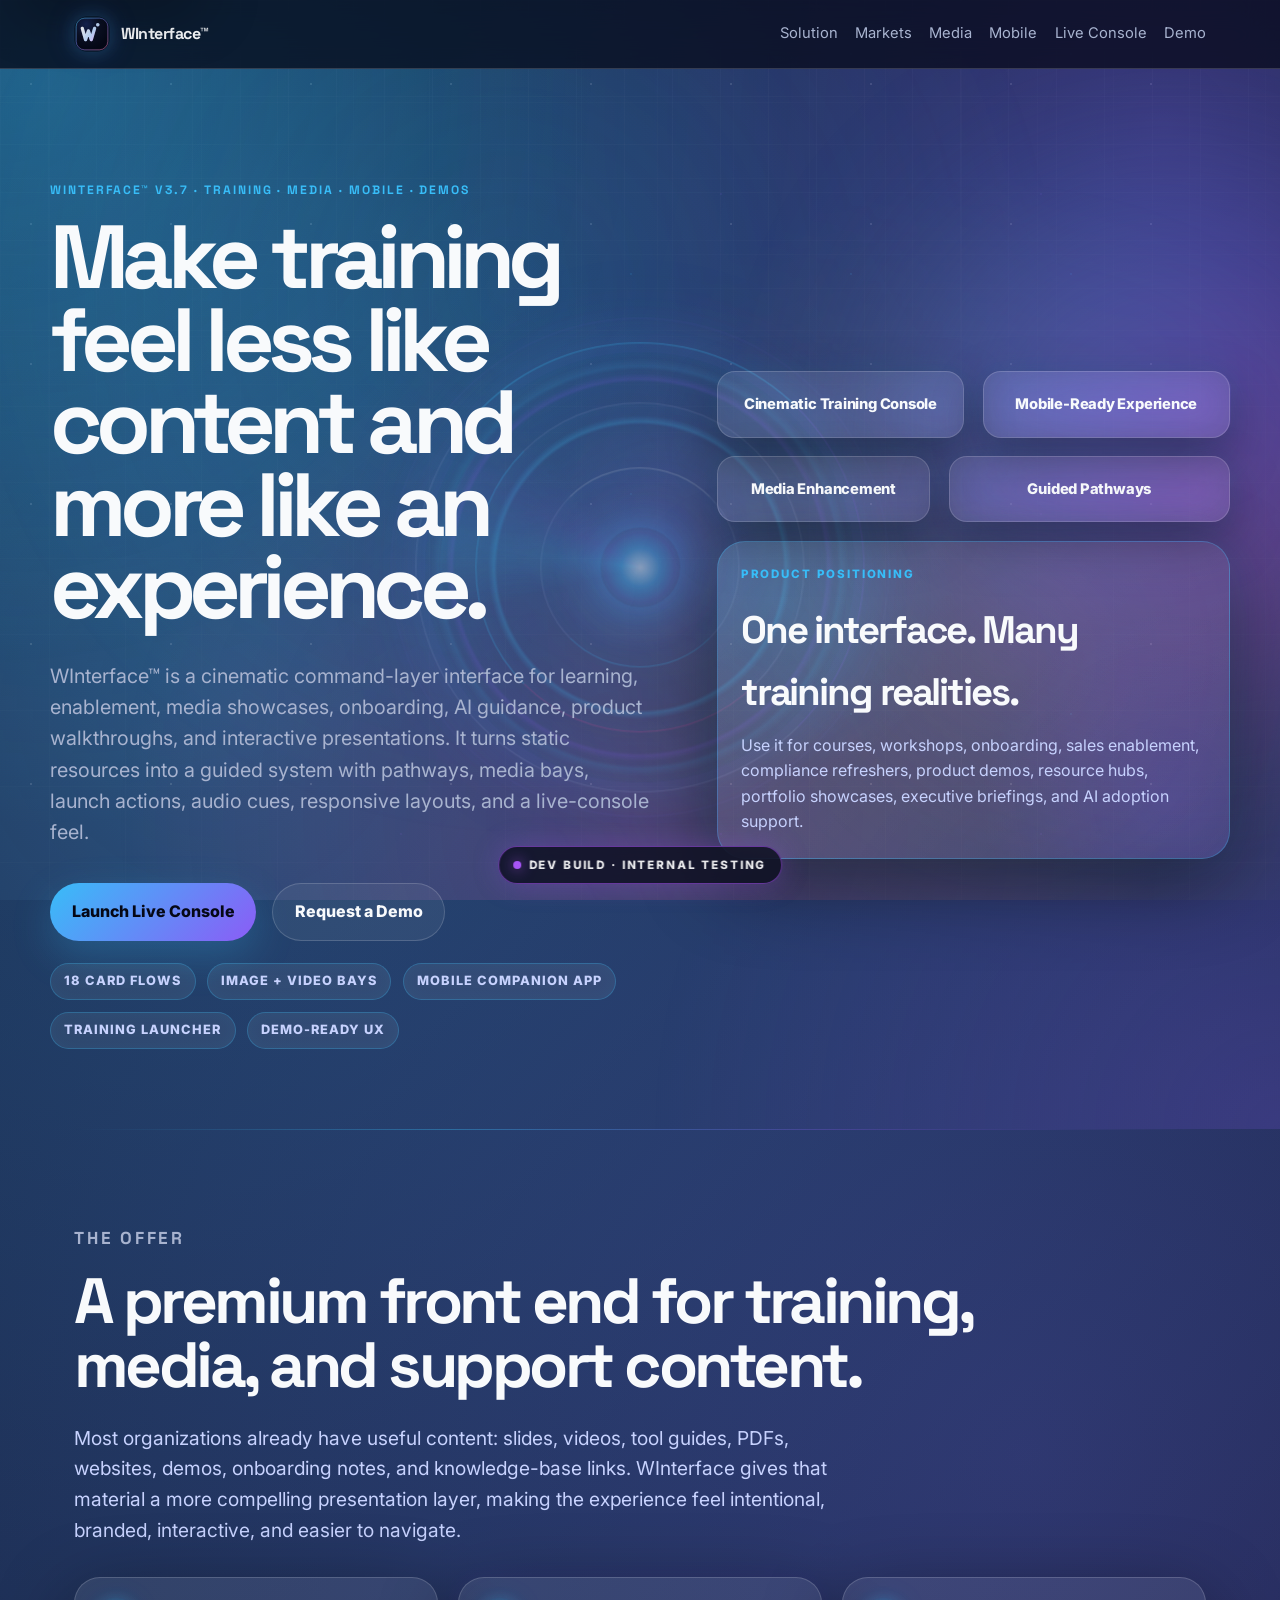
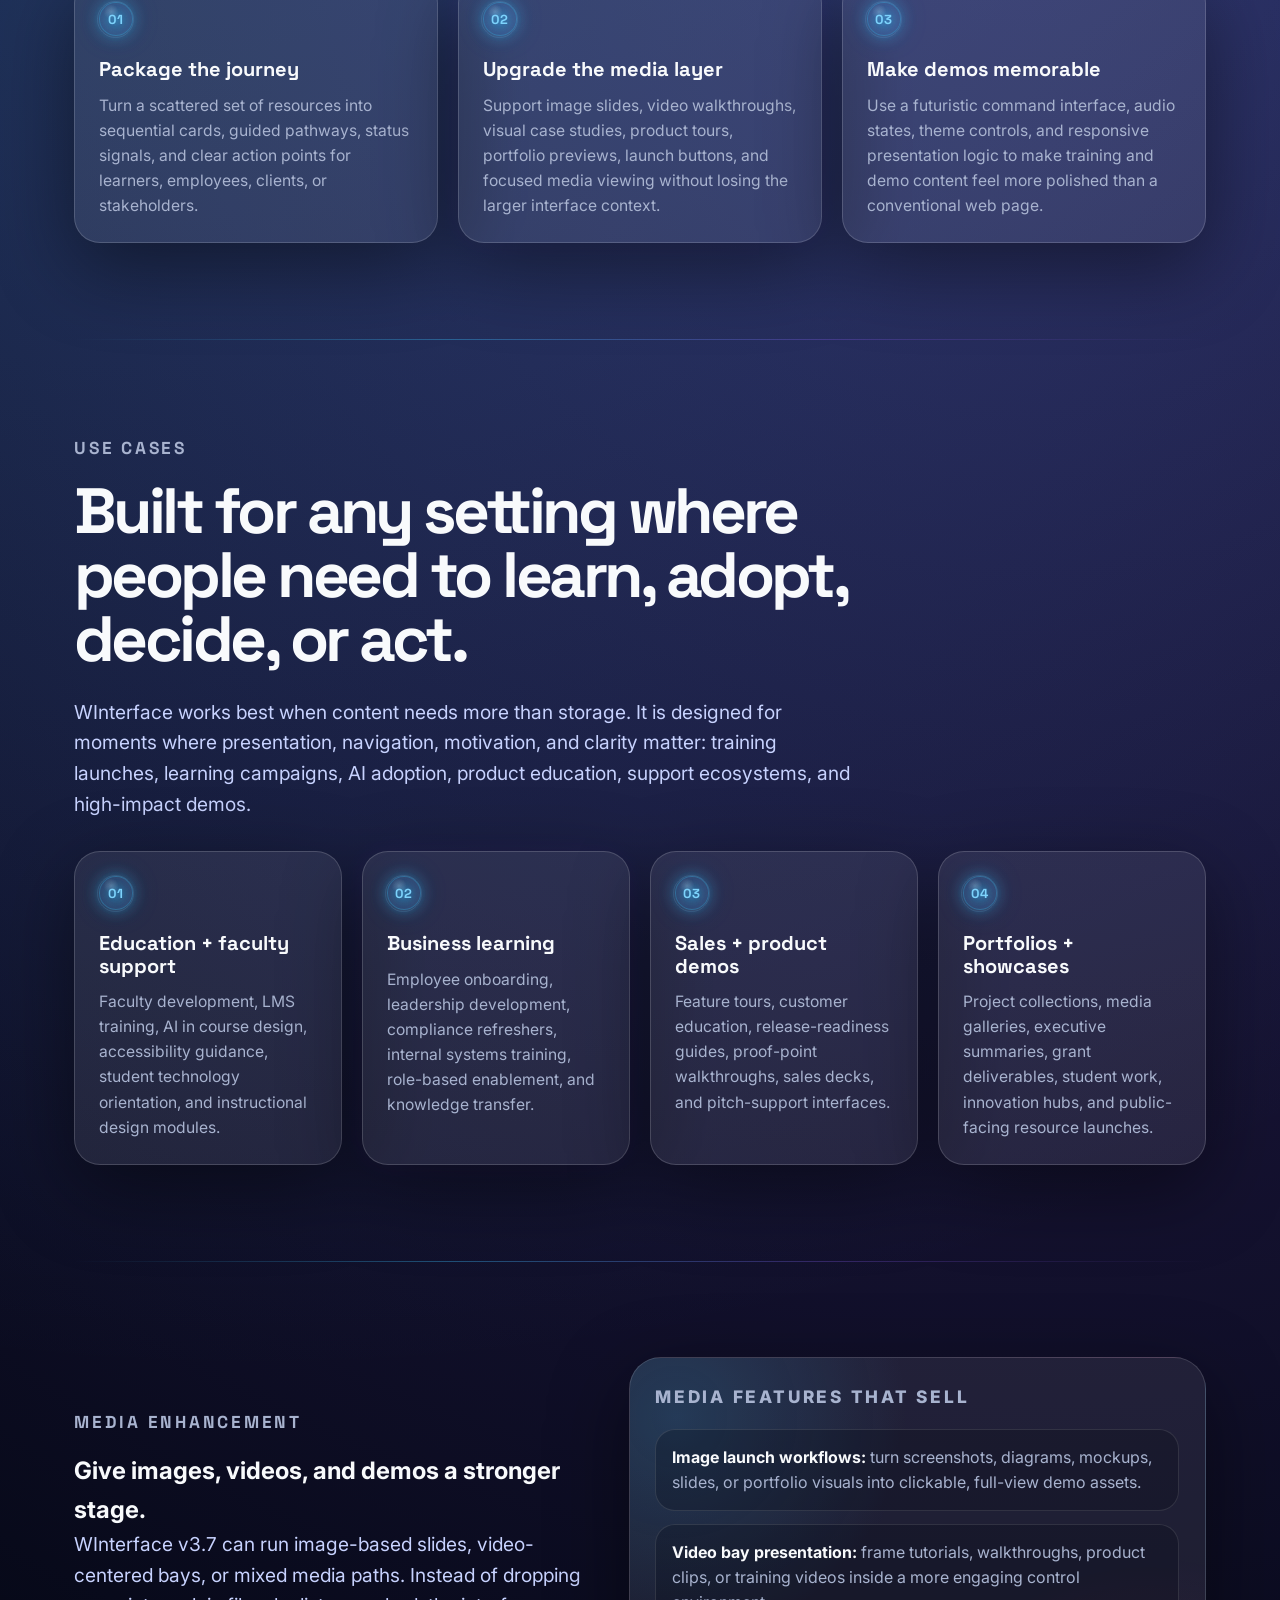
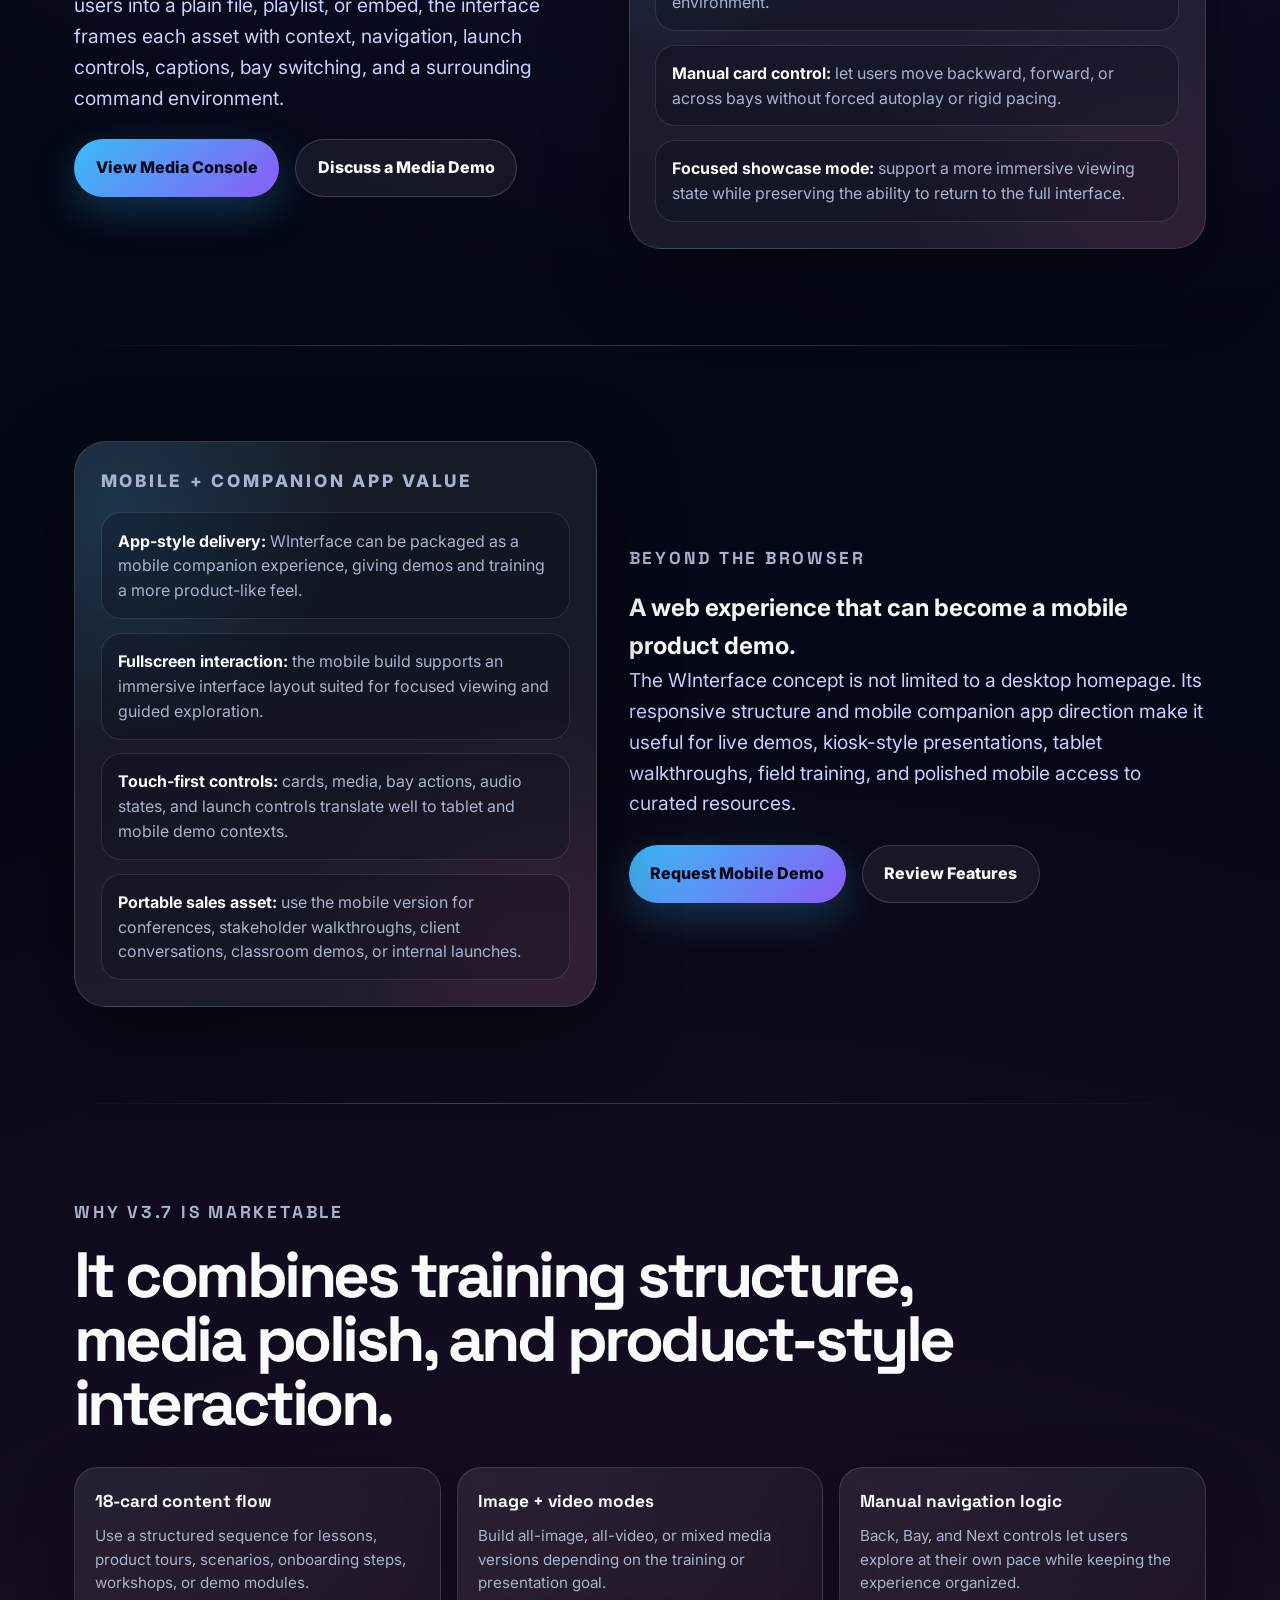
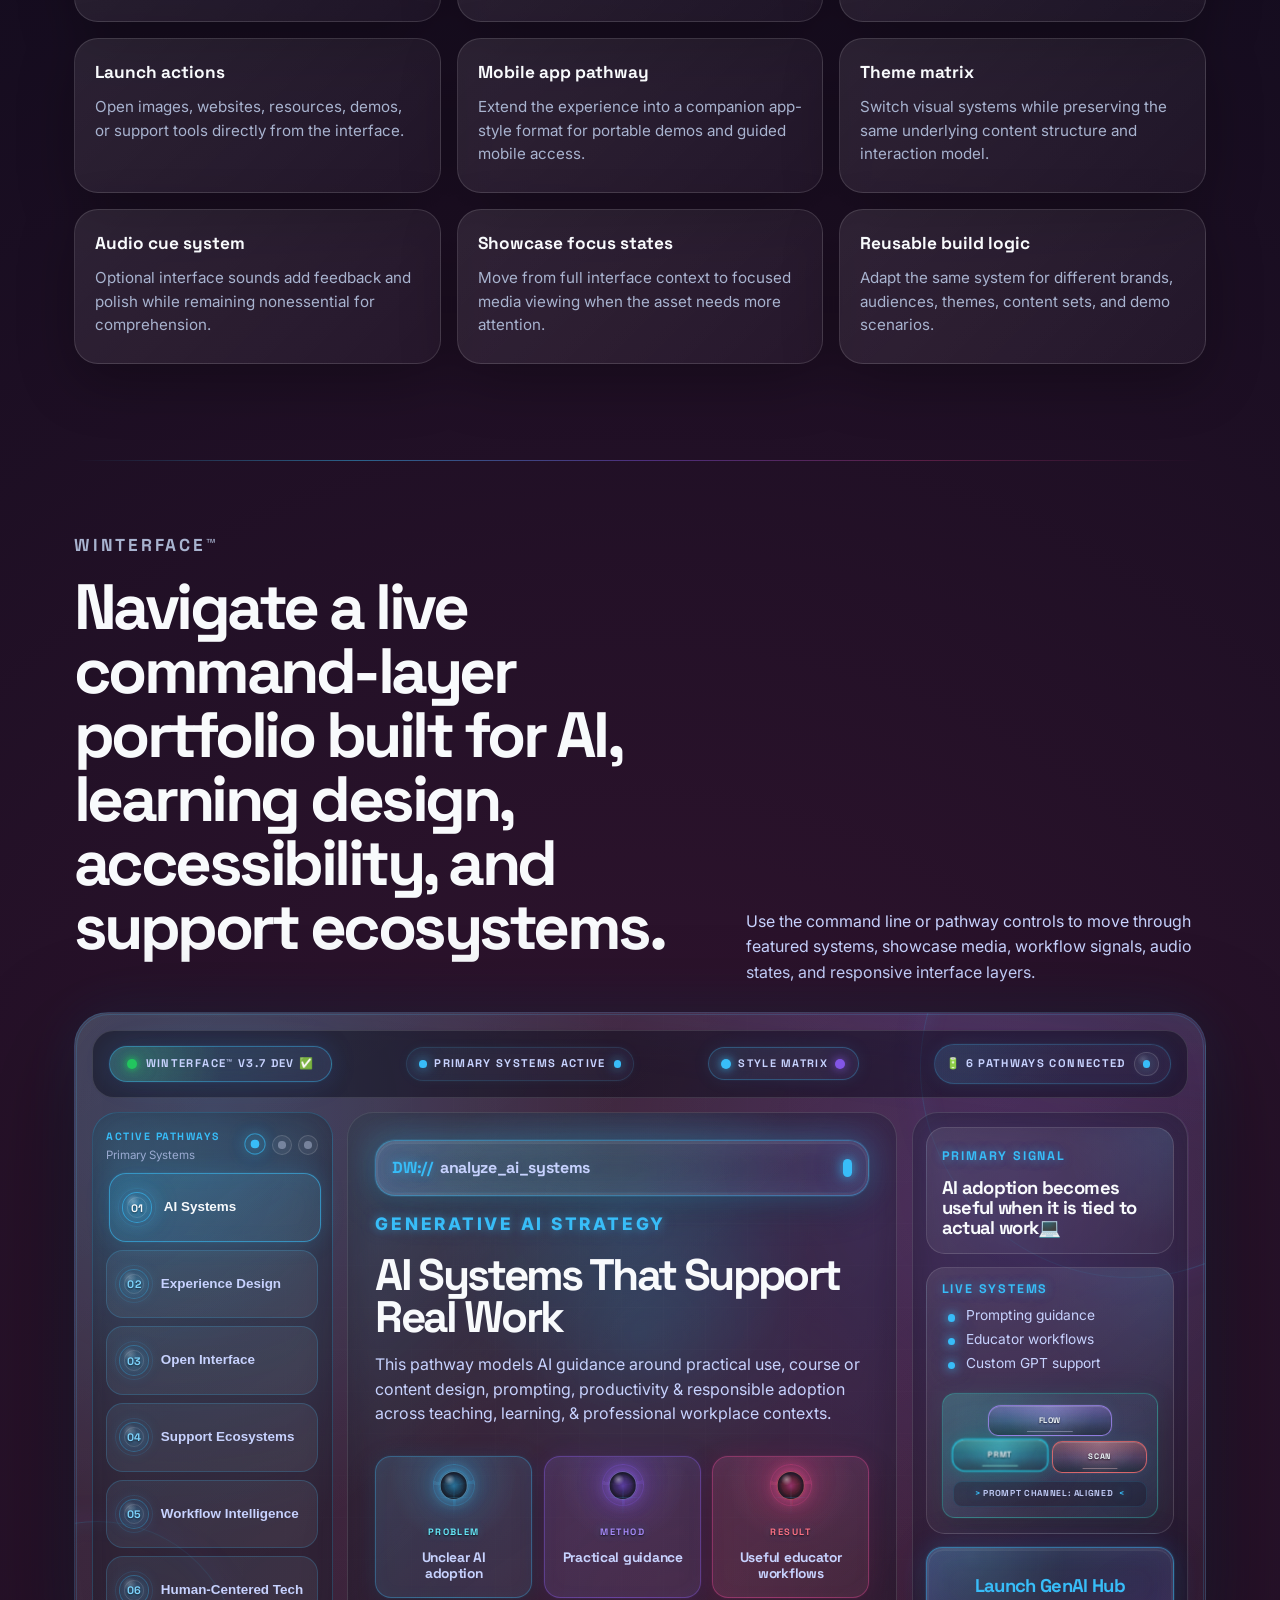
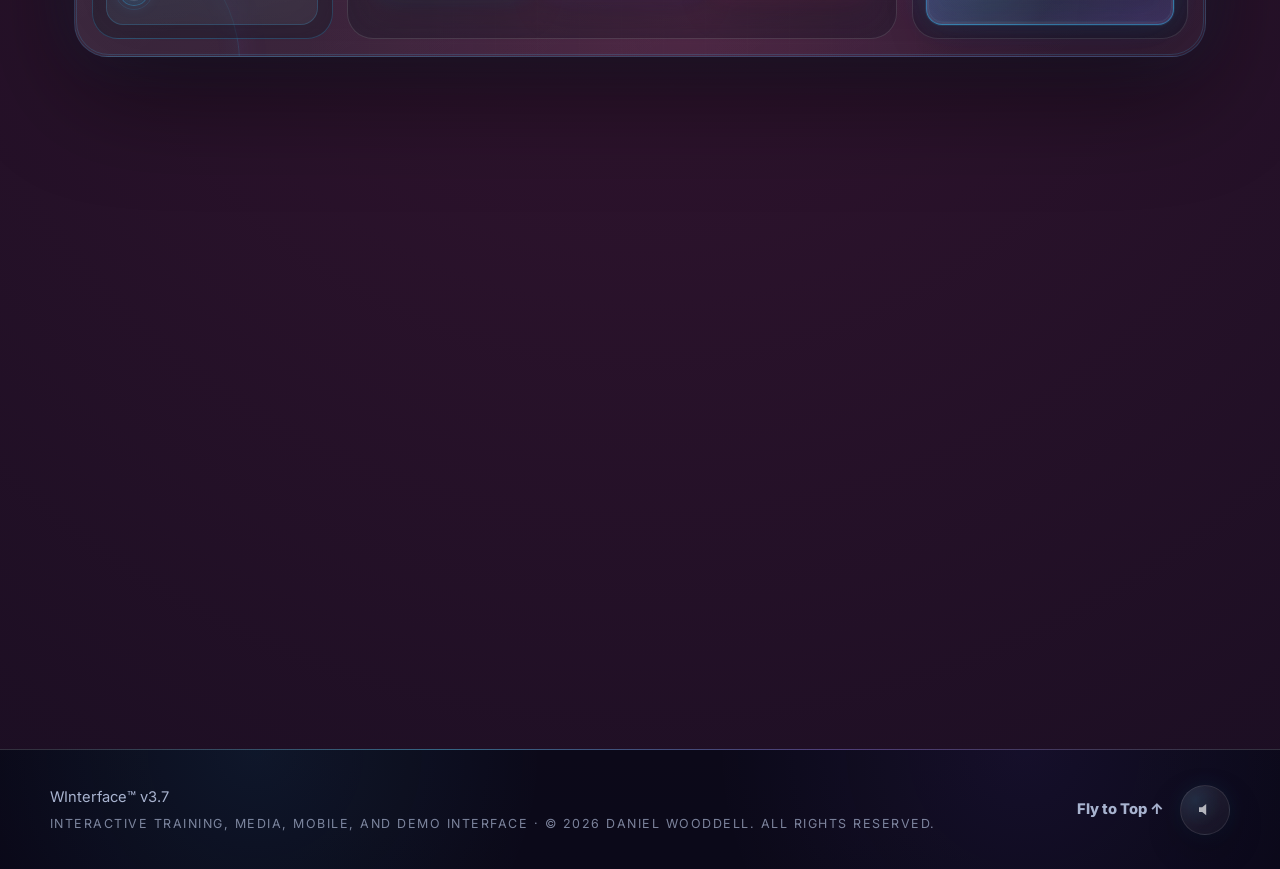
==== commit 725e3e8c: "Add files via upload" ====
--- a/dev/index.html
+++ b/dev/index.html
@@ -3,16 +3,16 @@
 <head>
 <meta charset="utf-8"/>
 <meta content="width=device-width, initial-scale=1.0" name="viewport"/>
-<meta content="WInterface v3.7 is a cinematic training and presentation interface for education, faculty development, onboarding, business learning, AI enablement, and interactive demos." name="description"/>
+<meta content="WInterface v3.7 is a cinematic training, media, and presentation interface for education, business learning, onboarding, product enablement, AI guidance, and interactive demos." name="description"/>
 <meta content="Daniel Wooddell" name="author"/>
 <meta content="WInterface v3.7 | Interactive Training Interface" property="og:title"/>
-<meta content="Transform static training into a cinematic, guided command interface for education and business learning." property="og:description"/>
+<meta content="Transform static training, media, and support content into a cinematic command interface for learning, enablement, and demos." property="og:description"/>
 <meta content="website" property="og:type"/>
 <meta content="https://winterface.online/dev/" property="og:url"/>
 <meta content="https://winterface.online/assets/social/og-image.png" property="og:image"/>
 <meta content="summary_large_image" name="twitter:card"/>
 <meta content="WInterface v3.7 | Interactive Training Interface" name="twitter:title"/>
-<meta content="A sales-ready training interface for education, onboarding, AI enablement, and business learning." name="twitter:description"/>
+<meta content="A sales-ready interface for training, media enhancement, onboarding, AI enablement, mobile demos, and business learning." name="twitter:description"/>
 <meta content="https://winterface.online/assets/social/og-image.png" name="twitter:image"/>
 <meta content="#050816" name="theme-color"/>
 <meta content="dark" name="color-scheme"/>
@@ -87,8 +87,9 @@
     </a>
     <ul class="nav-links">
       <li><a data-nav-link="" href="#solution">Solution</a></li>
-      <li><a data-nav-link="" href="#education">Education</a></li>
-      <li><a data-nav-link="" href="#business">Business</a></li>
+      <li><a data-nav-link="" href="#markets">Markets</a></li>
+      <li><a data-nav-link="" href="#media">Media</a></li>
+      <li><a data-nav-link="" href="#mobile">Mobile</a></li>
       <li><a data-nav-link="" href="#winterface">Live Console</a></li>
       <li><a data-nav-link="" href="#contact">Demo</a></li>
     </ul>
@@ -105,125 +106,153 @@
     </div>
     <div class="hero-content sales-hero-content">
       <div class="hero-left reveal">
-        <p class="eyebrow">WInterface™ v3.7 · Interactive Training Interface</p>
-        <h1 id="standalone-title">Turn training into an interface people want to explore.</h1>
-        <p class="hero-text">WInterface™ is a cinematic learning and presentation system for education and business. It converts lessons, demos, onboarding paths, AI guidance, faculty development, compliance refreshers, and support resources into a guided command-layer experience.</p>
+        <p class="eyebrow">WInterface™ v3.7 · Training · Media · Mobile · Demos</p>
+        <h1 id="standalone-title">Make training feel less like content and more like an experience.</h1>
+        <p class="hero-text">WInterface™ is a cinematic command-layer interface for learning, enablement, media showcases, onboarding, AI guidance, product walkthroughs, and interactive presentations. It turns static resources into a guided system with pathways, media bays, launch actions, audio cues, responsive layouts, and a live-console feel.</p>
         <div aria-label="Primary action" class="hero-buttons">
           <a class="button primary" href="#winterface">Launch Live Console</a>
           <a class="button secondary" href="mailto:daniel.wooddell@gmail.com?subject=WInterface%20v3.7%20Demo%20Request">Request a Demo</a>
         </div>
         <div aria-label="WInterface value indicators" class="sales-proof-row">
-          <span>Manual slide control</span>
-          <span>Image or video bays</span>
-          <span>Education first</span>
-          <span>Business ready</span>
+          <span>18 card flows</span>
+          <span>Image + video bays</span>
+          <span>Mobile companion app</span>
+          <span>Training launcher</span>
+          <span>Demo-ready UX</span>
         </div>
       </div>
       <div aria-label="WInterface launch details" class="hero-right sales-hero-right reveal">
-        <div class="hero-ui-card mini-card interactive-card">18 Card Training Flow</div>
-        <div class="hero-ui-card corner-card interactive-card">Command Layer UX</div>
+        <div class="hero-ui-card mini-card interactive-card">Cinematic Training Console</div>
+        <div class="hero-ui-card corner-card interactive-card">Mobile-Ready Experience</div>
         <div class="hero-ui-row">
-          <div class="hero-ui-card interactive-card">Faculty Development</div>
-          <div class="hero-ui-card interactive-card">Onboarding + Enablement</div>
+          <div class="hero-ui-card interactive-card">Media Enhancement</div>
+          <div class="hero-ui-card interactive-card">Guided Pathways</div>
         </div>
         <div class="sales-screen-card interactive-card">
-          <p class="panel-label">Live Demo System</p>
-          <h3>WInterface v3.7</h3>
-          <p>Pathways, media bays, themes, audio cues, launch actions, and responsive presentation logic in one immersive interface.</p>
-        </div>
-      </div>
-    </div>
-  </section>
+          <p class="panel-label">Product Positioning</p>
+          <h3>One interface. Many training realities.</h3>
+          <p>Use it for courses, workshops, onboarding, sales enablement, compliance refreshers, product demos, resource hubs, portfolio showcases, executive briefings, and AI adoption support.</p>
+        </div>
+      </div>
+    </div>
+  </section>
+
   <section aria-labelledby="solution-title" class="section sales-section reveal" id="solution">
     <div class="section-heading compact">
-      <p class="eyebrow">The Problem</p>
-      <h2 id="solution-title">Most training feels like a document dump. WInterface feels like a mission.</h2>
-    </div>
-    <p class="section-lede">Learners are often asked to click through static pages, disconnected videos, and scattered files. WInterface packages content into an intentional experience with clear pathways, sequential cards, media launch points, status signals, and a console-style environment that makes exploration feel purposeful.</p>
+      <p class="eyebrow">The Offer</p>
+      <h2 id="solution-title">A premium front end for training, media, and support content.</h2>
+    </div>
+    <p class="section-lede">Most organizations already have useful content: slides, videos, tool guides, PDFs, websites, demos, onboarding notes, and knowledge-base links. WInterface gives that material a more compelling presentation layer, making the experience feel intentional, branded, interactive, and easier to navigate.</p>
     <div class="sales-card-grid three-up">
       <article class="card capability-card interactive-card">
         <span class="card-number">01</span>
-        <h3>Structure the journey</h3>
-        <p>Build a guided path through concepts, scenarios, tools, media, reflection prompts, and next steps without making the experience feel linear or flat.</p>
+        <h3>Package the journey</h3>
+        <p>Turn a scattered set of resources into sequential cards, guided pathways, status signals, and clear action points for learners, employees, clients, or stakeholders.</p>
       </article>
       <article class="card capability-card interactive-card">
         <span class="card-number">02</span>
-        <h3>Make media useful</h3>
-        <p>Use image or video bays to support walkthroughs, product demos, faculty resources, AI examples, software simulations, or visual case studies.</p>
+        <h3>Upgrade the media layer</h3>
+        <p>Support image slides, video walkthroughs, visual case studies, product tours, portfolio previews, launch buttons, and focused media viewing without losing the larger interface context.</p>
       </article>
       <article class="card capability-card interactive-card">
         <span class="card-number">03</span>
-        <h3>Keep users engaged</h3>
-        <p>Manual navigation, command-style feedback, launch buttons, sound states, and theme controls create a training space that feels active and memorable.</p>
-      </article>
-    </div>
-  </section>
-
-  <section aria-labelledby="education-title" class="section sales-section sales-split-section reveal" id="education">
+        <h3>Make demos memorable</h3>
+        <p>Use a futuristic command interface, audio states, theme controls, and responsive presentation logic to make training and demo content feel more polished than a conventional web page.</p>
+      </article>
+    </div>
+  </section>
+
+  <section aria-labelledby="markets-title" class="section sales-section reveal" id="markets">
+    <div class="section-heading compact">
+      <p class="eyebrow">Use Cases</p>
+      <h2 id="markets-title">Built for any setting where people need to learn, adopt, decide, or act.</h2>
+    </div>
+    <p class="section-lede">WInterface works best when content needs more than storage. It is designed for moments where presentation, navigation, motivation, and clarity matter: training launches, learning campaigns, AI adoption, product education, support ecosystems, and high-impact demos.</p>
+    <div class="sales-card-grid four-up">
+      <article class="card capability-card interactive-card">
+        <span class="card-number">01</span>
+        <h3>Education + faculty support</h3>
+        <p>Faculty development, LMS training, AI in course design, accessibility guidance, student technology orientation, and instructional design modules.</p>
+      </article>
+      <article class="card capability-card interactive-card">
+        <span class="card-number">02</span>
+        <h3>Business learning</h3>
+        <p>Employee onboarding, leadership development, compliance refreshers, internal systems training, role-based enablement, and knowledge transfer.</p>
+      </article>
+      <article class="card capability-card interactive-card">
+        <span class="card-number">03</span>
+        <h3>Sales + product demos</h3>
+        <p>Feature tours, customer education, release-readiness guides, proof-point walkthroughs, sales decks, and pitch-support interfaces.</p>
+      </article>
+      <article class="card capability-card interactive-card">
+        <span class="card-number">04</span>
+        <h3>Portfolios + showcases</h3>
+        <p>Project collections, media galleries, executive summaries, grant deliverables, student work, innovation hubs, and public-facing resource launches.</p>
+      </article>
+    </div>
+  </section>
+
+  <section aria-labelledby="media-title" class="section sales-section sales-split-section reveal" id="media">
     <div class="sales-split">
       <div>
-        <p class="eyebrow">Primary Market · Education</p>
-        <h2 id="education-title">Built for faculty development, AI readiness, and modern learning support.</h2>
-        <p class="section-lede">WInterface can turn educational technology training into a polished, navigable experience. It is well suited for faculty onboarding, AI in course design, LMS training, accessibility guidance, instructional design modules, student technology orientation, and workshop follow-up resources.</p>
+        <p class="eyebrow">Media Enhancement</p>
+        <h2 id="media-title">Give images, videos, and demos a stronger stage.</h2>
+        <p class="section-lede">WInterface v3.7 can run image-based slides, video-centered bays, or mixed media paths. Instead of dropping users into a plain file, playlist, or embed, the interface frames each asset with context, navigation, launch controls, captions, bay switching, and a surrounding command environment.</p>
         <div class="hero-buttons sales-inline-actions">
-          <a class="button primary" href="#winterface">Explore the Console</a>
-          <a class="button secondary" href="mailto:daniel.wooddell@gmail.com?subject=WInterface%20Education%20Demo">Book an Education Demo</a>
+          <a class="button primary" href="#winterface">View Media Console</a>
+          <a class="button secondary" href="mailto:daniel.wooddell@gmail.com?subject=WInterface%20Media%20Demo">Discuss a Media Demo</a>
         </div>
       </div>
       <div class="sales-panel interactive-card">
-        <p class="panel-label">Education Use Cases</p>
+        <p class="panel-label">Media Features That Sell</p>
         <ul class="sales-feature-list">
-          <li><strong>Faculty AI training:</strong> guide instructors through prompting, course design, ethics, and classroom use.</li>
-          <li><strong>LMS and edtech support:</strong> turn tool documentation into a pathway with demos, examples, and launch links.</li>
-          <li><strong>Accessibility learning:</strong> present Ally, captions, UDL, document remediation, and inclusive design as practical workflows.</li>
-          <li><strong>Program showcases:</strong> present initiatives, portfolios, student resources, or grant projects in a high-impact format.</li>
+          <li><strong>Image launch workflows:</strong> turn screenshots, diagrams, mockups, slides, or portfolio visuals into clickable, full-view demo assets.</li>
+          <li><strong>Video bay presentation:</strong> frame tutorials, walkthroughs, product clips, or training videos inside a more engaging control environment.</li>
+          <li><strong>Manual card control:</strong> let users move backward, forward, or across bays without forced autoplay or rigid pacing.</li>
+          <li><strong>Focused showcase mode:</strong> support a more immersive viewing state while preserving the ability to return to the full interface.</li>
         </ul>
       </div>
     </div>
   </section>
 
-  <section aria-labelledby="business-title" class="section sales-section reveal" id="business">
-    <div class="section-heading compact">
-      <p class="eyebrow">Secondary Market · Business</p>
-      <h2 id="business-title">A stronger front end for onboarding, enablement, compliance, and product training.</h2>
-    </div>
-    <p class="section-lede">For organizations, WInterface can function as a premium training launcher, sales enablement console, internal knowledge hub, or executive demo layer. It gives standard training materials a more intentional, branded, and interactive presentation layer.</p>
-    <div class="sales-card-grid four-up">
-      <article class="card capability-card interactive-card">
-        <span class="card-number">01</span>
-        <h3>Onboarding</h3>
-        <p>Sequence culture, systems, policies, team expectations, and first-week tasks inside a guided launch experience.</p>
-      </article>
-      <article class="card capability-card interactive-card">
-        <span class="card-number">02</span>
-        <h3>Product training</h3>
-        <p>Use media bays and launch actions for demos, feature tours, customer education, and release-readiness modules.</p>
-      </article>
-      <article class="card capability-card interactive-card">
-        <span class="card-number">03</span>
-        <h3>Compliance refreshers</h3>
-        <p>Break required training into memorable cards with clear decisions, scenarios, evidence, and completion actions.</p>
-      </article>
-      <article class="card capability-card interactive-card">
-        <span class="card-number">04</span>
-        <h3>Sales enablement</h3>
-        <p>Package pitch decks, value propositions, proof points, and demo assets into one immersive interface.</p>
-      </article>
+  <section aria-labelledby="mobile-title" class="section sales-section sales-split-section reveal" id="mobile">
+    <div class="sales-split">
+      <div class="sales-panel interactive-card">
+        <p class="panel-label">Mobile + Companion App Value</p>
+        <ul class="sales-feature-list">
+          <li><strong>App-style delivery:</strong> WInterface can be packaged as a mobile companion experience, giving demos and training a more product-like feel.</li>
+          <li><strong>Fullscreen interaction:</strong> the mobile build supports an immersive interface layout suited for focused viewing and guided exploration.</li>
+          <li><strong>Touch-first controls:</strong> cards, media, bay actions, audio states, and launch controls translate well to tablet and mobile demo contexts.</li>
+          <li><strong>Portable sales asset:</strong> use the mobile version for conferences, stakeholder walkthroughs, client conversations, classroom demos, or internal launches.</li>
+        </ul>
+      </div>
+      <div>
+        <p class="eyebrow">Beyond the Browser</p>
+        <h2 id="mobile-title">A web experience that can become a mobile product demo.</h2>
+        <p class="section-lede">The WInterface concept is not limited to a desktop homepage. Its responsive structure and mobile companion app direction make it useful for live demos, kiosk-style presentations, tablet walkthroughs, field training, and polished mobile access to curated resources.</p>
+        <div class="hero-buttons sales-inline-actions">
+          <a class="button primary" href="#contact">Request Mobile Demo</a>
+          <a class="button secondary" href="#features">Review Features</a>
+        </div>
+      </div>
     </div>
   </section>
 
   <section aria-labelledby="features-title" class="section sales-section reveal" id="features">
     <div class="section-heading compact">
-      <p class="eyebrow">Why v3.7 Works</p>
-      <h2 id="features-title">It is not just a web page. It is a reusable experience layer.</h2>
+      <p class="eyebrow">Why v3.7 Is Marketable</p>
+      <h2 id="features-title">It combines training structure, media polish, and product-style interaction.</h2>
     </div>
     <div class="sales-feature-grid">
-      <div class="sales-feature-card interactive-card"><strong>18 card demo flow</strong><span>Use sequential slides for lessons, modules, scenarios, or media walkthroughs.</span></div>
-      <div class="sales-feature-card interactive-card"><strong>Manual navigation</strong><span>Back, bay, and next logic keeps the learner in control of the experience.</span></div>
-      <div class="sales-feature-card interactive-card"><strong>Image or video mode</strong><span>Launch still images, embed videos, or create mixed demo systems.</span></div>
-      <div class="sales-feature-card interactive-card"><strong>Command interface</strong><span>Signals, pathways, and search-style input make the interface feel intelligent.</span></div>
-      <div class="sales-feature-card interactive-card"><strong>Theme matrix</strong><span>Switch visual systems while preserving the same core training experience.</span></div>
-      <div class="sales-feature-card interactive-card"><strong>Audio states</strong><span>Optional sound cues add polish without requiring audio for comprehension.</span></div>
+      <div class="sales-feature-card interactive-card"><strong>18-card content flow</strong><span>Use a structured sequence for lessons, product tours, scenarios, onboarding steps, workshops, or demo modules.</span></div>
+      <div class="sales-feature-card interactive-card"><strong>Image + video modes</strong><span>Build all-image, all-video, or mixed media versions depending on the training or presentation goal.</span></div>
+      <div class="sales-feature-card interactive-card"><strong>Manual navigation logic</strong><span>Back, Bay, and Next controls let users explore at their own pace while keeping the experience organized.</span></div>
+      <div class="sales-feature-card interactive-card"><strong>Launch actions</strong><span>Open images, websites, resources, demos, or support tools directly from the interface.</span></div>
+      <div class="sales-feature-card interactive-card"><strong>Mobile app pathway</strong><span>Extend the experience into a companion app-style format for portable demos and guided mobile access.</span></div>
+      <div class="sales-feature-card interactive-card"><strong>Theme matrix</strong><span>Switch visual systems while preserving the same underlying content structure and interaction model.</span></div>
+      <div class="sales-feature-card interactive-card"><strong>Audio cue system</strong><span>Optional interface sounds add feedback and polish while remaining nonessential for comprehension.</span></div>
+      <div class="sales-feature-card interactive-card"><strong>Showcase focus states</strong><span>Move from full interface context to focused media viewing when the asset needs more attention.</span></div>
+      <div class="sales-feature-card interactive-card"><strong>Reusable build logic</strong><span>Adapt the same system for different brands, audiences, themes, content sets, and demo scenarios.</span></div>
     </div>
   </section>
   <section aria-labelledby="interface-title" class="section interface-section reveal" data-interface-system="" id="winterface">
@@ -408,7 +437,7 @@
       <div class="contact-card-copy">
         <p class="eyebrow">Demo WInterface</p>
         <h2 id="contact-title">Ready to see what your training could become?</h2>
-        <p>Contact Daniel Wooddell for a focused demo, education use-case discussion, business training concept, or custom WInterface build conversation.</p>
+        <p>Contact Daniel Wooddell for a focused WInterface demo, media-enhanced training concept, mobile companion walkthrough, product showcase idea, or custom build conversation.</p>
       </div>
       <div aria-label="Contact links" class="contact-links contact-card-actions">
         <a class="button primary" href="mailto:daniel.wooddell@gmail.com?subject=WInterface%20v3.7%20Demo%20Request">Request Demo</a>
@@ -423,7 +452,7 @@
 <div class="footer-inner">
 <div>
 <p>WInterface™ v3.7</p>
-<p class="footer-signature">Interactive training interface for education and business · © 2026 Daniel Wooddell. All rights reserved.</p>
+<p class="footer-signature">Interactive training, media, mobile, and demo interface · © 2026 Daniel Wooddell. All rights reserved.</p>
 </div>
 <div class="footer-utilities">
 <a class="footer-top-link" href="#top">Fly to Top ↑</a>
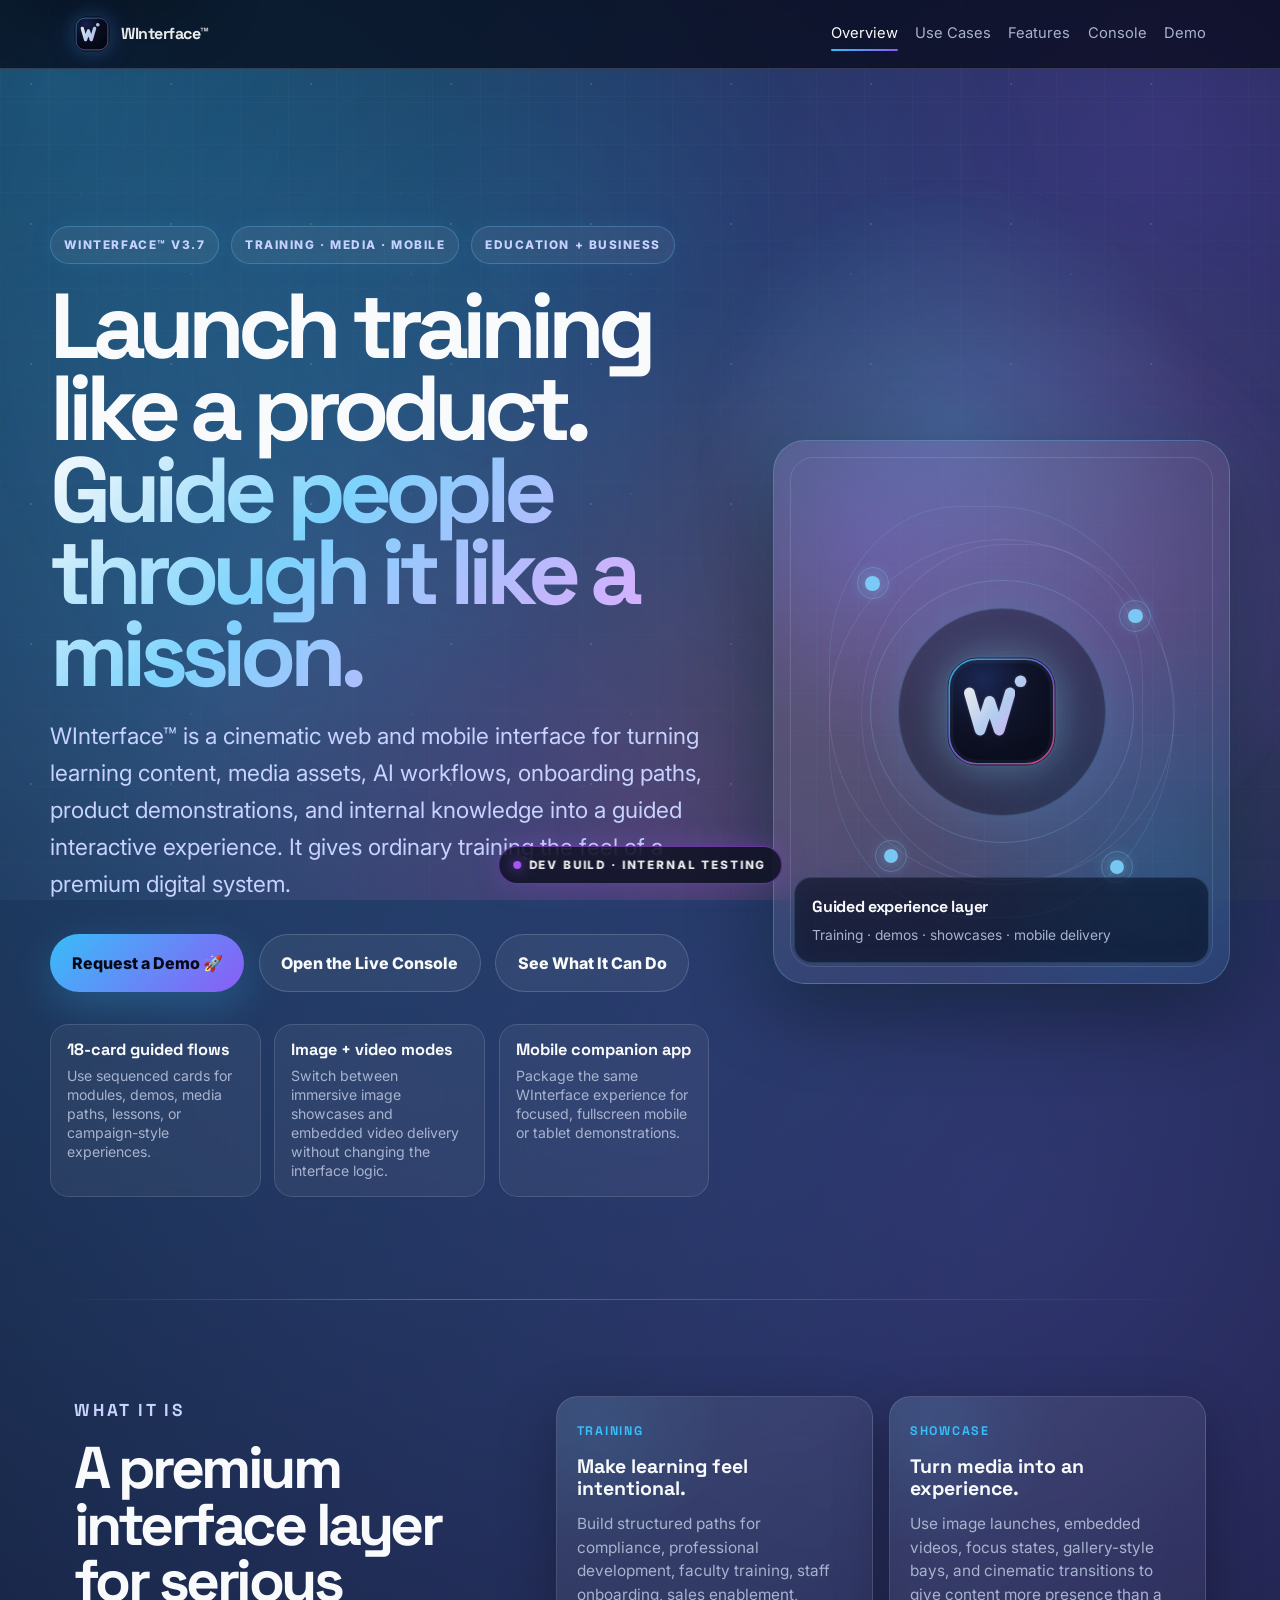
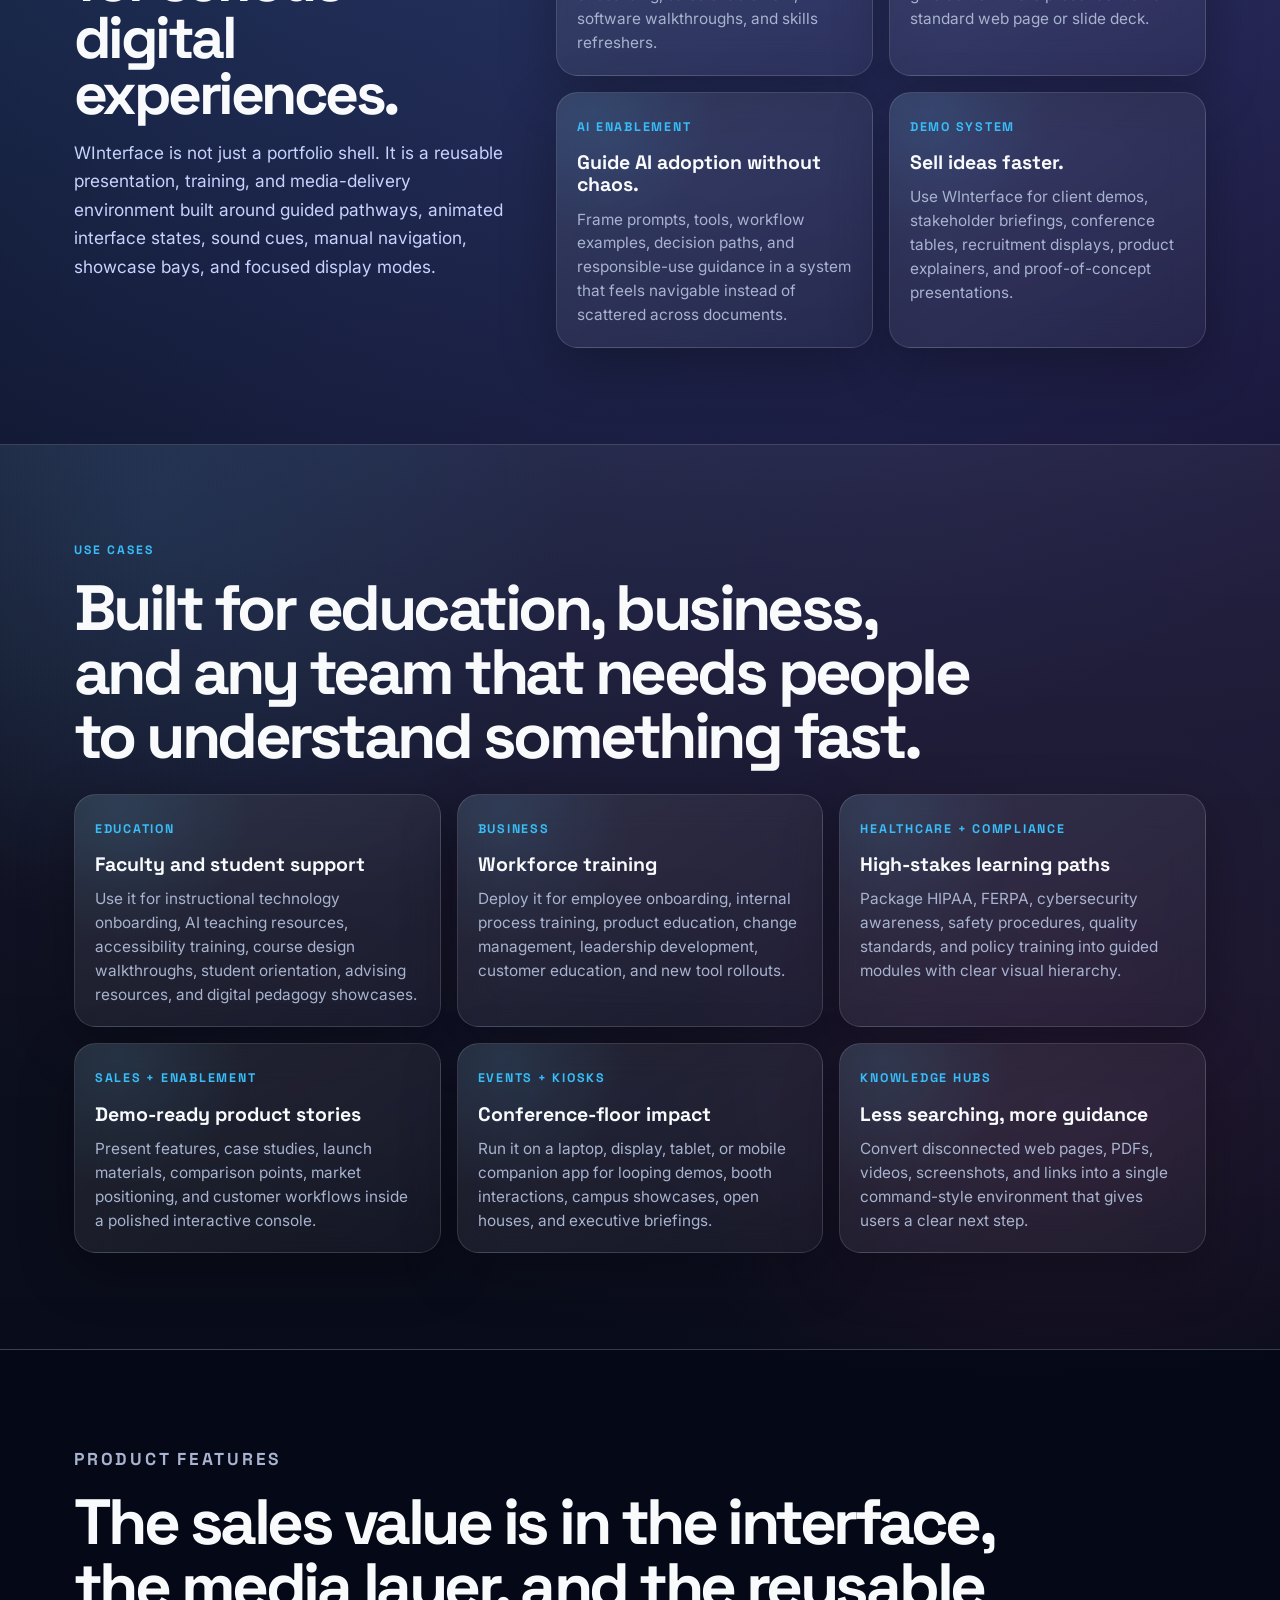
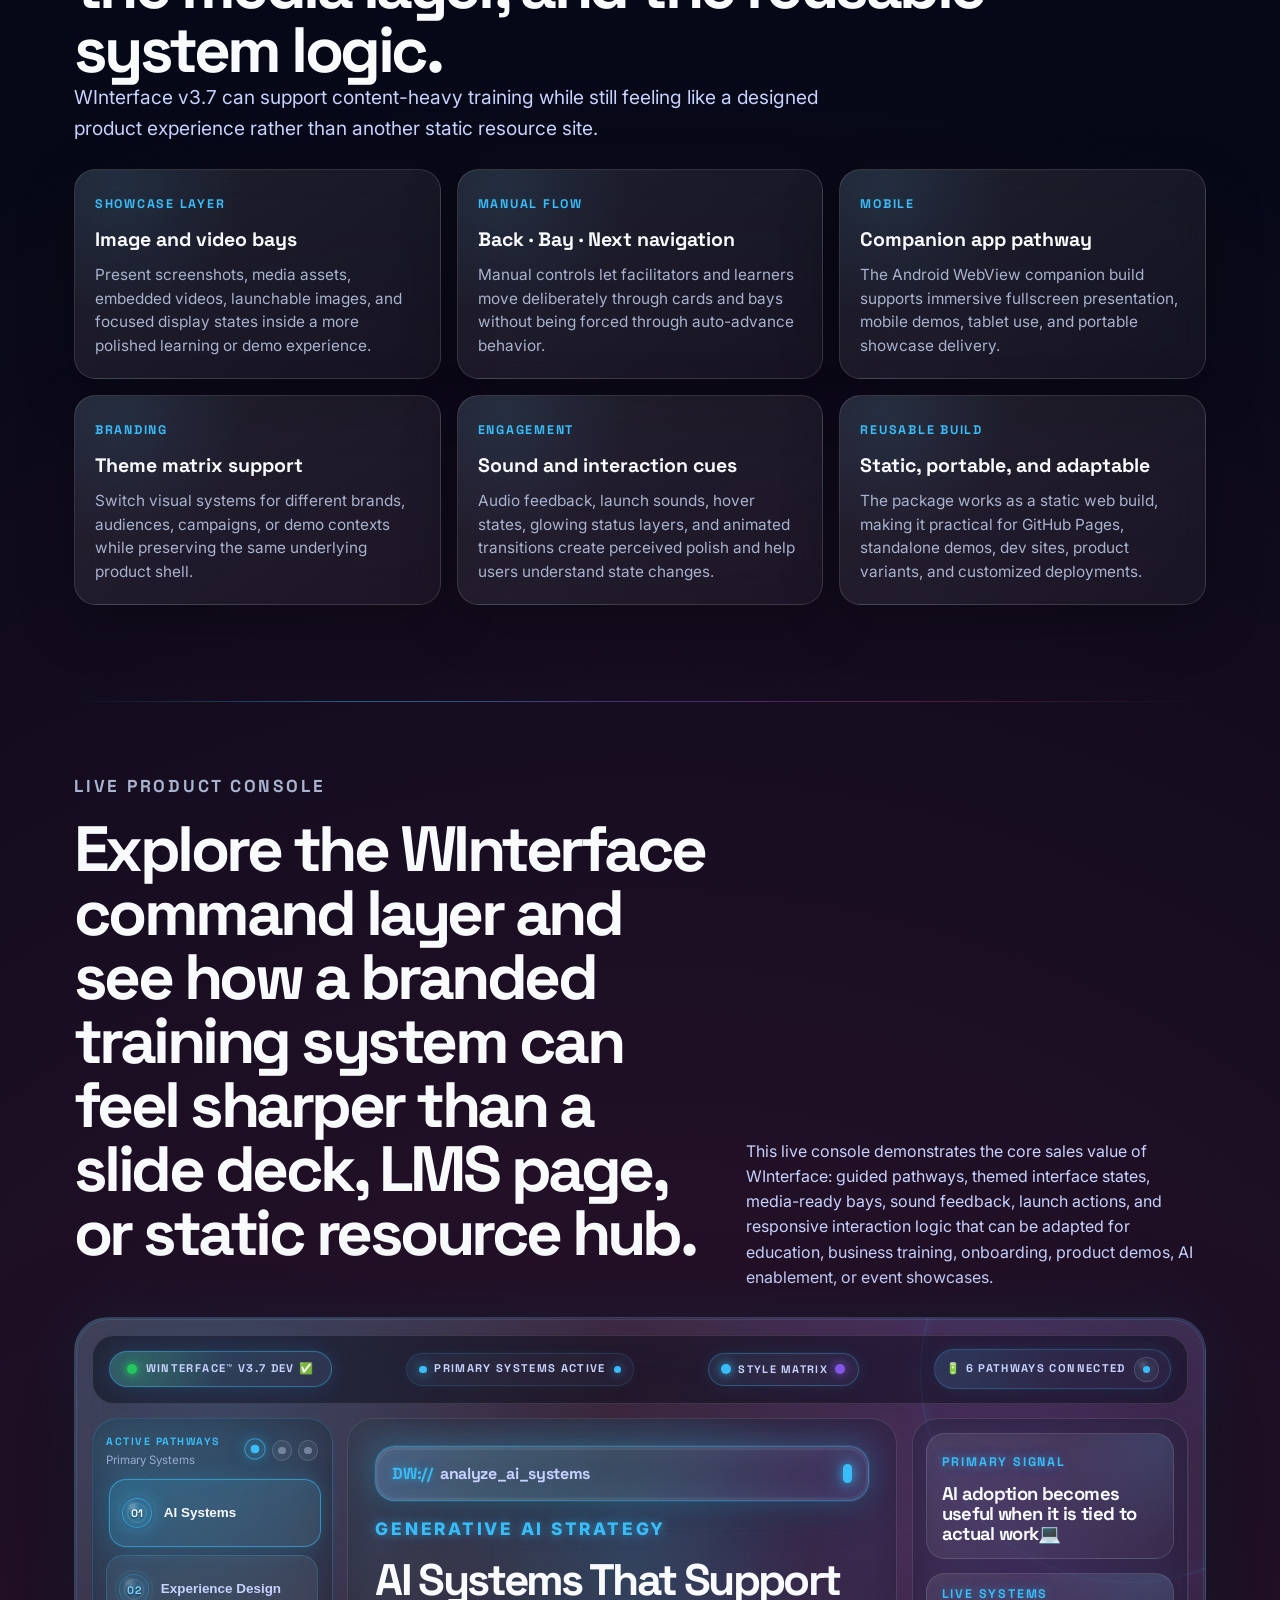
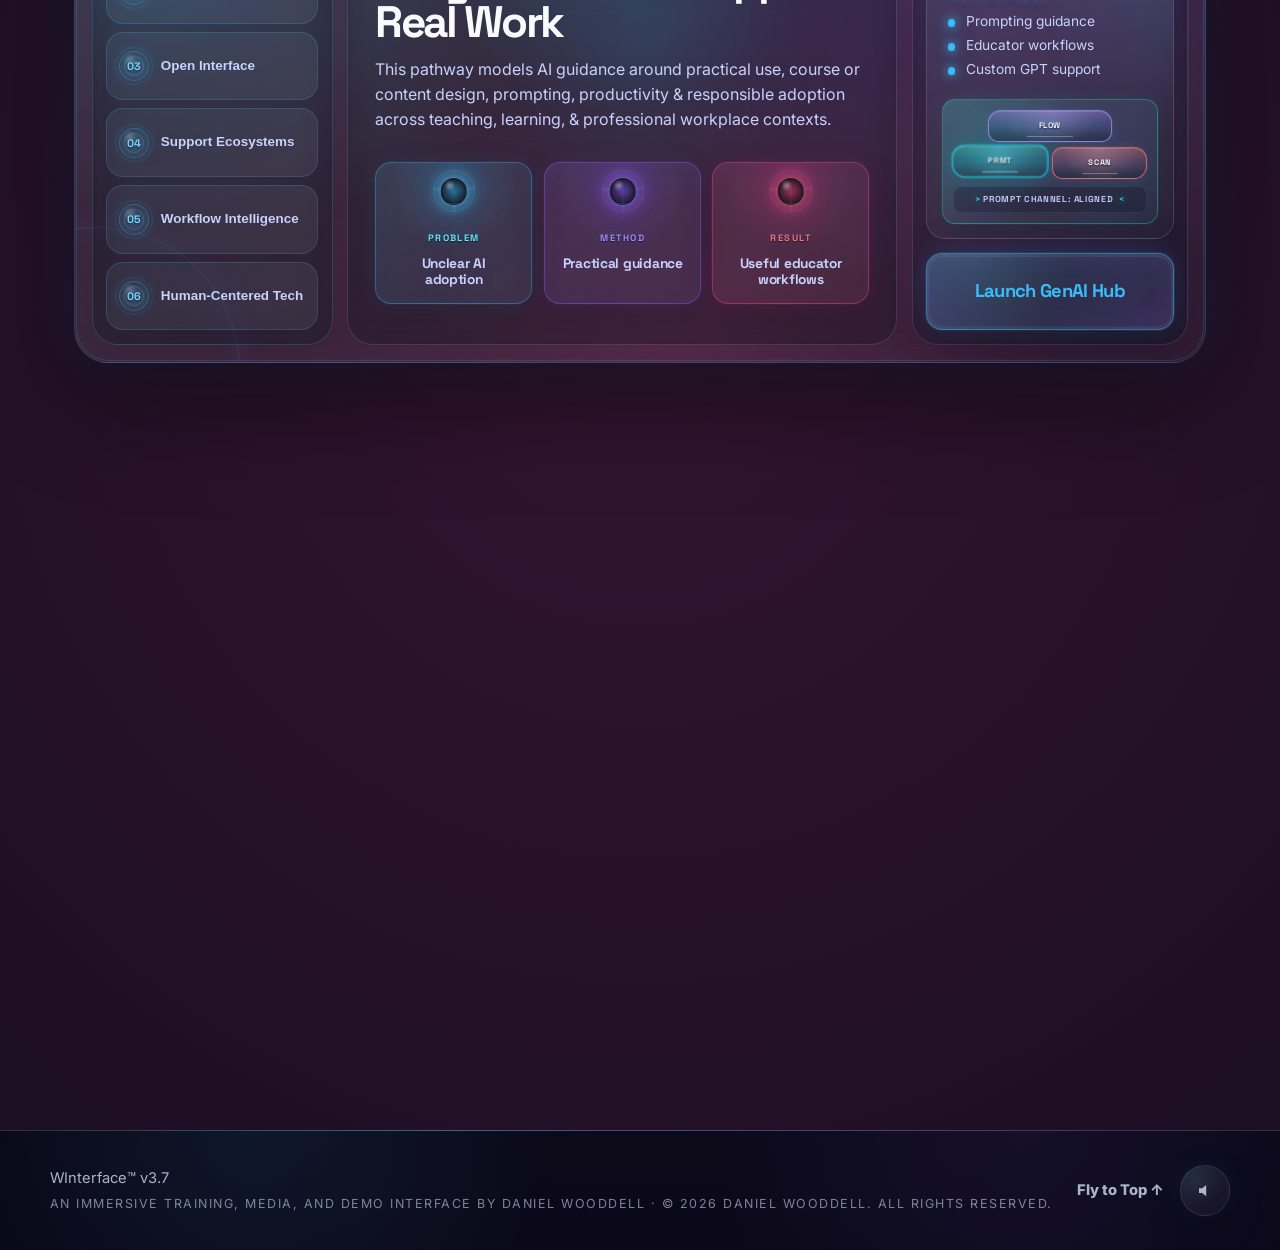
==== commit 5b8c7798: "Add files via upload" ====
--- a/dev/index.html
+++ b/dev/index.html
@@ -3,21 +3,23 @@
 <head>
 <meta charset="utf-8"/>
 <meta content="width=device-width, initial-scale=1.0" name="viewport"/>
-<meta content="WInterface v3.7 is a cinematic training, media, and presentation interface for education, business learning, onboarding, product enablement, AI guidance, and interactive demos." name="description"/>
+<meta content="WInterface v3.7 is an immersive media interface for training, product demos, onboarding, AI enablement, education, business learning, and high-impact digital showcases." name="description"/>
 <meta content="Daniel Wooddell" name="author"/>
-<meta content="WInterface v3.7 | Interactive Training Interface" property="og:title"/>
-<meta content="Transform static training, media, and support content into a cinematic command interface for learning, enablement, and demos." property="og:description"/>
+<meta content="WInterface v3.7 | Immersive Training, Media, and Demo Interface" property="og:title"/>
+<meta content="A cinematic interface system for education, business learning, media-enhanced training, mobile demos, onboarding, and guided digital experiences." property="og:description"/>
 <meta content="website" property="og:type"/>
 <meta content="https://winterface.online/dev/" property="og:url"/>
 <meta content="https://winterface.online/assets/social/og-image.png" property="og:image"/>
 <meta content="summary_large_image" name="twitter:card"/>
-<meta content="WInterface v3.7 | Interactive Training Interface" name="twitter:title"/>
-<meta content="A sales-ready interface for training, media enhancement, onboarding, AI enablement, mobile demos, and business learning." name="twitter:description"/>
+<meta content="WInterface v3.7 | Immersive Training, Media, and Demo Interface" name="twitter:title"/>
+<meta content="A cinematic interface system for education, business learning, media-enhanced training, mobile demos, onboarding, and guided digital experiences." name="twitter:description"/>
 <meta content="https://winterface.online/assets/social/og-image.png" name="twitter:image"/>
 <meta content="#050816" name="theme-color"/>
 <meta content="dark" name="color-scheme"/>
 <meta content="noindex, nofollow" name="robots"/>
-<title>WInterface DEV | v3.7 Sales Homepage</title>
+<title>WInterface v3.7 | Immersive Training, Media, and Demo Interface</title>
+<link href="https://winterface.online/" rel="canonical"/>
+
 <link href="../assets/brand/favicon.ico" rel="icon" sizes="any"/>
 <link href="../assets/brand/dw-mark.svg" rel="icon" type="image/svg+xml"/>
 <link href="../assets/brand/favicon-32x32.png" rel="icon" sizes="32x32" type="image/png"/>
@@ -86,182 +88,114 @@
       <span class="logo-text">WInterface™</span>
     </a>
     <ul class="nav-links">
-      <li><a data-nav-link="" href="#solution">Solution</a></li>
-      <li><a data-nav-link="" href="#markets">Markets</a></li>
-      <li><a data-nav-link="" href="#media">Media</a></li>
-      <li><a data-nav-link="" href="#mobile">Mobile</a></li>
-      <li><a data-nav-link="" href="#winterface">Live Console</a></li>
+      <li><a data-nav-link="" href="#top">Overview</a></li>
+      <li><a data-nav-link="" href="#use-cases">Use Cases</a></li>
+      <li><a data-nav-link="" href="#features">Features</a></li>
+      <li><a data-nav-link="" href="#winterface">Console</a></li>
       <li><a data-nav-link="" href="#contact">Demo</a></li>
     </ul>
   </nav>
 </header>
 <main id="main-content">
-  <section aria-labelledby="standalone-title" class="hero sales-hero" id="top">
-    <div aria-hidden="true" class="hero-orb">
-      <span class="hero-orb-ring hero-orb-ring-one"></span>
-      <span class="hero-orb-ring hero-orb-ring-two"></span>
-      <span class="hero-orb-ring hero-orb-ring-three"></span>
-      <span class="hero-orb-scan"></span>
-      <span class="hero-orb-core"></span>
-    </div>
-    <div class="hero-content sales-hero-content">
-      <div class="hero-left reveal">
-        <p class="eyebrow">WInterface™ v3.7 · Training · Media · Mobile · Demos</p>
-        <h1 id="standalone-title">Make training feel less like content and more like an experience.</h1>
-        <p class="hero-text">WInterface™ is a cinematic command-layer interface for learning, enablement, media showcases, onboarding, AI guidance, product walkthroughs, and interactive presentations. It turns static resources into a guided system with pathways, media bays, launch actions, audio cues, responsive layouts, and a live-console feel.</p>
-        <div aria-label="Primary action" class="hero-buttons">
-          <a class="button primary" href="#winterface">Launch Live Console</a>
-          <a class="button secondary" href="mailto:daniel.wooddell@gmail.com?subject=WInterface%20v3.7%20Demo%20Request">Request a Demo</a>
+  <section aria-labelledby="wfo-title" class="wm-hero wm-dev" id="top">
+    <div class="wm-hero-grid">
+      <div class="wm-hero-copy-block reveal">
+        <div class="wm-eyebrow-row">
+          <span class="wm-pill">WInterface™ v3.7</span>
+          <span class="wm-pill">Training · Media · Mobile</span>
+          <span class="wm-pill">Education + Business</span>
         </div>
-        <div aria-label="WInterface value indicators" class="sales-proof-row">
-          <span>18 card flows</span>
-          <span>Image + video bays</span>
-          <span>Mobile companion app</span>
-          <span>Training launcher</span>
-          <span>Demo-ready UX</span>
+        <h1 id="wfo-title">Launch training like a product. <span>Guide people through it like a mission.</span></h1>
+        <p class="wm-hero-copy">WInterface™ is a cinematic web and mobile interface for turning learning content, media assets, AI workflows, onboarding paths, product demonstrations, and internal knowledge into a guided interactive experience. It gives ordinary training the feel of a premium digital system.</p>
+        <div aria-label="WInterface calls to action" class="wm-hero-actions">
+          <a class="button primary" href="#contact">Request a Demo 🚀</a>
+          <a class="button secondary" href="#winterface">Open the Live Console</a>
+          <a class="button secondary" href="#features">See What It Can Do</a>
         </div>
-      </div>
-      <div aria-label="WInterface launch details" class="hero-right sales-hero-right reveal">
-        <div class="hero-ui-card mini-card interactive-card">Cinematic Training Console</div>
-        <div class="hero-ui-card corner-card interactive-card">Mobile-Ready Experience</div>
-        <div class="hero-ui-row">
-          <div class="hero-ui-card interactive-card">Media Enhancement</div>
-          <div class="hero-ui-card interactive-card">Guided Pathways</div>
+        <div aria-label="WInterface product proof points" class="wm-hero-proof">
+          <div class="wm-proof-item"><strong>18-card guided flows</strong><span>Use sequenced cards for modules, demos, media paths, lessons, or campaign-style experiences.</span></div>
+          <div class="wm-proof-item"><strong>Image + video modes</strong><span>Switch between immersive image showcases and embedded video delivery without changing the interface logic.</span></div>
+          <div class="wm-proof-item"><strong>Mobile companion app</strong><span>Package the same WInterface experience for focused, fullscreen mobile or tablet demonstrations.</span></div>
         </div>
-        <div class="sales-screen-card interactive-card">
-          <p class="panel-label">Product Positioning</p>
-          <h3>One interface. Many training realities.</h3>
-          <p>Use it for courses, workshops, onboarding, sales enablement, compliance refreshers, product demos, resource hubs, portfolio showcases, executive briefings, and AI adoption support.</p>
+      </div>
+      <div aria-label="WInterface signal preview" class="wm-signal-card reveal">
+        <div aria-hidden="true" class="wm-signal-grid"></div>
+        <div aria-hidden="true" class="wm-signal-route wm-signal-route-one"></div>
+        <div aria-hidden="true" class="wm-signal-route wm-signal-route-two"></div>
+        <div class="wm-signal-core">
+          <span class="wm-signal-ring wm-signal-ring-one"></span>
+          <span class="wm-signal-ring wm-signal-ring-two"></span>
+          <img alt="" aria-hidden="true" src="../assets/brand/dw-mark.svg" />
         </div>
+        <div aria-hidden="true" class="wm-map-node wm-map-node-one"><span></span></div>
+        <div aria-hidden="true" class="wm-map-node wm-map-node-two"><span></span></div>
+        <div aria-hidden="true" class="wm-map-node wm-map-node-three"><span></span></div>
+        <div aria-hidden="true" class="wm-map-node wm-map-node-four"><span></span></div>
+        <div class="wm-signal-readout">
+          <strong>Guided experience layer</strong>
+          <span>Training · demos · showcases · mobile delivery</span>
+        </div>
       </div>
     </div>
   </section>
 
-  <section aria-labelledby="solution-title" class="section sales-section reveal" id="solution">
+  <section aria-labelledby="position-title" class="section reveal" id="positioning">
+    <div class="wm-section-split">
+      <div class="wm-section-copy">
+        <p class="eyebrow">What It Is</p>
+        <h2 id="position-title">A premium interface layer for serious digital experiences.</h2>
+        <p>WInterface is not just a portfolio shell. It is a reusable presentation, training, and media-delivery environment built around guided pathways, animated interface states, sound cues, manual navigation, showcase bays, and focused display modes.</p>
+      </div>
+      <div class="wm-use-grid">
+        <article class="wm-card"><span>Training</span><h3>Make learning feel intentional.</h3><p>Build structured paths for compliance, professional development, faculty training, staff onboarding, sales enablement, software walkthroughs, and skills refreshers.</p></article>
+        <article class="wm-card"><span>Showcase</span><h3>Turn media into an experience.</h3><p>Use image launches, embedded videos, focus states, gallery-style bays, and cinematic transitions to give content more presence than a standard web page or slide deck.</p></article>
+        <article class="wm-card"><span>AI Enablement</span><h3>Guide AI adoption without chaos.</h3><p>Frame prompts, tools, workflow examples, decision paths, and responsible-use guidance in a system that feels navigable instead of scattered across documents.</p></article>
+        <article class="wm-card"><span>Demo System</span><h3>Sell ideas faster.</h3><p>Use WInterface for client demos, stakeholder briefings, conference tables, recruitment displays, product explainers, and proof-of-concept presentations.</p></article>
+      </div>
+    </div>
+  </section>
+
+  <section aria-labelledby="use-cases-title" class="wm-band reveal" id="use-cases">
+    <div class="wm-band-inner">
+      <div class="section-heading compact">
+        <p class="eyebrow">Use Cases</p>
+        <h2 id="use-cases-title">Built for education, business, and any team that needs people to understand something fast.</h2>
+      </div>
+      <div class="wm-media-grid">
+        <article class="wm-card"><span>Education</span><h3>Faculty and student support</h3><p>Use it for instructional technology onboarding, AI teaching resources, accessibility training, course design walkthroughs, student orientation, advising resources, and digital pedagogy showcases.</p></article>
+        <article class="wm-card"><span>Business</span><h3>Workforce training</h3><p>Deploy it for employee onboarding, internal process training, product education, change management, leadership development, customer education, and new tool rollouts.</p></article>
+        <article class="wm-card"><span>Healthcare + Compliance</span><h3>High-stakes learning paths</h3><p>Package HIPAA, FERPA, cybersecurity awareness, safety procedures, quality standards, and policy training into guided modules with clear visual hierarchy.</p></article>
+        <article class="wm-card"><span>Sales + Enablement</span><h3>Demo-ready product stories</h3><p>Present features, case studies, launch materials, comparison points, market positioning, and customer workflows inside a polished interactive console.</p></article>
+        <article class="wm-card"><span>Events + Kiosks</span><h3>Conference-floor impact</h3><p>Run it on a laptop, display, tablet, or mobile companion app for looping demos, booth interactions, campus showcases, open houses, and executive briefings.</p></article>
+        <article class="wm-card"><span>Knowledge Hubs</span><h3>Less searching, more guidance</h3><p>Convert disconnected web pages, PDFs, videos, screenshots, and links into a single command-style environment that gives users a clear next step.</p></article>
+      </div>
+    </div>
+  </section>
+
+  <section aria-labelledby="features-title" class="section reveal" id="features">
     <div class="section-heading compact">
-      <p class="eyebrow">The Offer</p>
-      <h2 id="solution-title">A premium front end for training, media, and support content.</h2>
-    </div>
-    <p class="section-lede">Most organizations already have useful content: slides, videos, tool guides, PDFs, websites, demos, onboarding notes, and knowledge-base links. WInterface gives that material a more compelling presentation layer, making the experience feel intentional, branded, interactive, and easier to navigate.</p>
-    <div class="sales-card-grid three-up">
-      <article class="card capability-card interactive-card">
-        <span class="card-number">01</span>
-        <h3>Package the journey</h3>
-        <p>Turn a scattered set of resources into sequential cards, guided pathways, status signals, and clear action points for learners, employees, clients, or stakeholders.</p>
-      </article>
-      <article class="card capability-card interactive-card">
-        <span class="card-number">02</span>
-        <h3>Upgrade the media layer</h3>
-        <p>Support image slides, video walkthroughs, visual case studies, product tours, portfolio previews, launch buttons, and focused media viewing without losing the larger interface context.</p>
-      </article>
-      <article class="card capability-card interactive-card">
-        <span class="card-number">03</span>
-        <h3>Make demos memorable</h3>
-        <p>Use a futuristic command interface, audio states, theme controls, and responsive presentation logic to make training and demo content feel more polished than a conventional web page.</p>
-      </article>
+      <p class="eyebrow">Product Features</p>
+      <h2 id="features-title">The sales value is in the interface, the media layer, and the reusable system logic.</h2>
+      <p class="section-lede">WInterface v3.7 can support content-heavy training while still feeling like a designed product experience rather than another static resource site.</p>
+    </div>
+    <div class="wm-feature-grid">
+      <article class="wm-card"><span>Showcase Layer</span><h3>Image and video bays</h3><p>Present screenshots, media assets, embedded videos, launchable images, and focused display states inside a more polished learning or demo experience.</p></article>
+      <article class="wm-card"><span>Manual Flow</span><h3>Back · Bay · Next navigation</h3><p>Manual controls let facilitators and learners move deliberately through cards and bays without being forced through auto-advance behavior.</p></article>
+      <article class="wm-card"><span>Mobile</span><h3>Companion app pathway</h3><p>The Android WebView companion build supports immersive fullscreen presentation, mobile demos, tablet use, and portable showcase delivery.</p></article>
+      <article class="wm-card"><span>Branding</span><h3>Theme matrix support</h3><p>Switch visual systems for different brands, audiences, campaigns, or demo contexts while preserving the same underlying product shell.</p></article>
+      <article class="wm-card"><span>Engagement</span><h3>Sound and interaction cues</h3><p>Audio feedback, launch sounds, hover states, glowing status layers, and animated transitions create perceived polish and help users understand state changes.</p></article>
+      <article class="wm-card"><span>Reusable Build</span><h3>Static, portable, and adaptable</h3><p>The package works as a static web build, making it practical for GitHub Pages, standalone demos, dev sites, product variants, and customized deployments.</p></article>
     </div>
   </section>
 
-  <section aria-labelledby="markets-title" class="section sales-section reveal" id="markets">
-    <div class="section-heading compact">
-      <p class="eyebrow">Use Cases</p>
-      <h2 id="markets-title">Built for any setting where people need to learn, adopt, decide, or act.</h2>
-    </div>
-    <p class="section-lede">WInterface works best when content needs more than storage. It is designed for moments where presentation, navigation, motivation, and clarity matter: training launches, learning campaigns, AI adoption, product education, support ecosystems, and high-impact demos.</p>
-    <div class="sales-card-grid four-up">
-      <article class="card capability-card interactive-card">
-        <span class="card-number">01</span>
-        <h3>Education + faculty support</h3>
-        <p>Faculty development, LMS training, AI in course design, accessibility guidance, student technology orientation, and instructional design modules.</p>
-      </article>
-      <article class="card capability-card interactive-card">
-        <span class="card-number">02</span>
-        <h3>Business learning</h3>
-        <p>Employee onboarding, leadership development, compliance refreshers, internal systems training, role-based enablement, and knowledge transfer.</p>
-      </article>
-      <article class="card capability-card interactive-card">
-        <span class="card-number">03</span>
-        <h3>Sales + product demos</h3>
-        <p>Feature tours, customer education, release-readiness guides, proof-point walkthroughs, sales decks, and pitch-support interfaces.</p>
-      </article>
-      <article class="card capability-card interactive-card">
-        <span class="card-number">04</span>
-        <h3>Portfolios + showcases</h3>
-        <p>Project collections, media galleries, executive summaries, grant deliverables, student work, innovation hubs, and public-facing resource launches.</p>
-      </article>
-    </div>
-  </section>
-
-  <section aria-labelledby="media-title" class="section sales-section sales-split-section reveal" id="media">
-    <div class="sales-split">
-      <div>
-        <p class="eyebrow">Media Enhancement</p>
-        <h2 id="media-title">Give images, videos, and demos a stronger stage.</h2>
-        <p class="section-lede">WInterface v3.7 can run image-based slides, video-centered bays, or mixed media paths. Instead of dropping users into a plain file, playlist, or embed, the interface frames each asset with context, navigation, launch controls, captions, bay switching, and a surrounding command environment.</p>
-        <div class="hero-buttons sales-inline-actions">
-          <a class="button primary" href="#winterface">View Media Console</a>
-          <a class="button secondary" href="mailto:daniel.wooddell@gmail.com?subject=WInterface%20Media%20Demo">Discuss a Media Demo</a>
-        </div>
-      </div>
-      <div class="sales-panel interactive-card">
-        <p class="panel-label">Media Features That Sell</p>
-        <ul class="sales-feature-list">
-          <li><strong>Image launch workflows:</strong> turn screenshots, diagrams, mockups, slides, or portfolio visuals into clickable, full-view demo assets.</li>
-          <li><strong>Video bay presentation:</strong> frame tutorials, walkthroughs, product clips, or training videos inside a more engaging control environment.</li>
-          <li><strong>Manual card control:</strong> let users move backward, forward, or across bays without forced autoplay or rigid pacing.</li>
-          <li><strong>Focused showcase mode:</strong> support a more immersive viewing state while preserving the ability to return to the full interface.</li>
-        </ul>
-      </div>
-    </div>
-  </section>
-
-  <section aria-labelledby="mobile-title" class="section sales-section sales-split-section reveal" id="mobile">
-    <div class="sales-split">
-      <div class="sales-panel interactive-card">
-        <p class="panel-label">Mobile + Companion App Value</p>
-        <ul class="sales-feature-list">
-          <li><strong>App-style delivery:</strong> WInterface can be packaged as a mobile companion experience, giving demos and training a more product-like feel.</li>
-          <li><strong>Fullscreen interaction:</strong> the mobile build supports an immersive interface layout suited for focused viewing and guided exploration.</li>
-          <li><strong>Touch-first controls:</strong> cards, media, bay actions, audio states, and launch controls translate well to tablet and mobile demo contexts.</li>
-          <li><strong>Portable sales asset:</strong> use the mobile version for conferences, stakeholder walkthroughs, client conversations, classroom demos, or internal launches.</li>
-        </ul>
-      </div>
-      <div>
-        <p class="eyebrow">Beyond the Browser</p>
-        <h2 id="mobile-title">A web experience that can become a mobile product demo.</h2>
-        <p class="section-lede">The WInterface concept is not limited to a desktop homepage. Its responsive structure and mobile companion app direction make it useful for live demos, kiosk-style presentations, tablet walkthroughs, field training, and polished mobile access to curated resources.</p>
-        <div class="hero-buttons sales-inline-actions">
-          <a class="button primary" href="#contact">Request Mobile Demo</a>
-          <a class="button secondary" href="#features">Review Features</a>
-        </div>
-      </div>
-    </div>
-  </section>
-
-  <section aria-labelledby="features-title" class="section sales-section reveal" id="features">
-    <div class="section-heading compact">
-      <p class="eyebrow">Why v3.7 Is Marketable</p>
-      <h2 id="features-title">It combines training structure, media polish, and product-style interaction.</h2>
-    </div>
-    <div class="sales-feature-grid">
-      <div class="sales-feature-card interactive-card"><strong>18-card content flow</strong><span>Use a structured sequence for lessons, product tours, scenarios, onboarding steps, workshops, or demo modules.</span></div>
-      <div class="sales-feature-card interactive-card"><strong>Image + video modes</strong><span>Build all-image, all-video, or mixed media versions depending on the training or presentation goal.</span></div>
-      <div class="sales-feature-card interactive-card"><strong>Manual navigation logic</strong><span>Back, Bay, and Next controls let users explore at their own pace while keeping the experience organized.</span></div>
-      <div class="sales-feature-card interactive-card"><strong>Launch actions</strong><span>Open images, websites, resources, demos, or support tools directly from the interface.</span></div>
-      <div class="sales-feature-card interactive-card"><strong>Mobile app pathway</strong><span>Extend the experience into a companion app-style format for portable demos and guided mobile access.</span></div>
-      <div class="sales-feature-card interactive-card"><strong>Theme matrix</strong><span>Switch visual systems while preserving the same underlying content structure and interaction model.</span></div>
-      <div class="sales-feature-card interactive-card"><strong>Audio cue system</strong><span>Optional interface sounds add feedback and polish while remaining nonessential for comprehension.</span></div>
-      <div class="sales-feature-card interactive-card"><strong>Showcase focus states</strong><span>Move from full interface context to focused media viewing when the asset needs more attention.</span></div>
-      <div class="sales-feature-card interactive-card"><strong>Reusable build logic</strong><span>Adapt the same system for different brands, audiences, themes, content sets, and demo scenarios.</span></div>
-    </div>
-  </section>
+
   <section aria-labelledby="interface-title" class="section interface-section reveal" data-interface-system="" id="winterface">
 <div class="interface-header">
 <div class="section-heading compact">
-<p class="eyebrow">WInterface™</p>
-<h2 id="interface-title">Navigate a live command-layer portfolio built for AI, learning design, accessibility, and support ecosystems.</h2>
-</div>
-<p class="interface-intro">Use the command line or pathway controls to move through featured systems, showcase media, workflow signals, audio states, and responsive interface layers.</p>
+<p class="eyebrow">Live Product Console</p>
+<h2 id="interface-title">Explore the WInterface command layer and see how a branded training system can feel sharper than a slide deck, LMS page, or static resource hub.</h2>
+</div>
+<p class="interface-intro">This live console demonstrates the core sales value of WInterface: guided pathways, themed interface states, media-ready bays, sound feedback, launch actions, and responsive interaction logic that can be adapted for education, business training, onboarding, product demos, AI enablement, or event showcases.</p>
 </div>
 <div class="interface-shell interactive-card">
 <div aria-hidden="true" class="interface-ambient">
@@ -433,17 +367,16 @@
 </div>
 </section>
   <section aria-labelledby="contact-title" class="section contact-section contact-launch-card reveal" id="contact">
-    <div class="contact-card-inner sales-contact-inner">
+    <div class="contact-card-inner">
       <div class="contact-card-copy">
-        <p class="eyebrow">Demo WInterface</p>
-        <h2 id="contact-title">Ready to see what your training could become?</h2>
-        <p>Contact Daniel Wooddell for a focused WInterface demo, media-enhanced training concept, mobile companion walkthrough, product showcase idea, or custom build conversation.</p>
-      </div>
+        <p class="eyebrow">Contact</p>
+        <h2 id="contact-title">Ready to schedule a custom demo of WInterface?</h2>
+        <p>Contact me to discuss a tailored walkthrough, custom training build, media showcase, mobile app package, or branded WInterface deployment for your organization.</p></div>
       <div aria-label="Contact links" class="contact-links contact-card-actions">
-        <a class="button primary" href="mailto:daniel.wooddell@gmail.com?subject=WInterface%20v3.7%20Demo%20Request">Request Demo</a>
+        <a class="button primary" href="mailto:daniel.wooddell@gmail.com?subject=WInterface%20Demo%20Request">Request a Demo</a>
         <a class="button secondary" href="https://www.linkedin.com/in/daniel-wooddell/" rel="noopener noreferrer" target="_blank">LinkedIn</a>
+        <a class="button secondary" href="https://github.com/danielwooddell" rel="noopener noreferrer" target="_blank">GitHub</a>
         <a class="button secondary" href="https://danielwooddell.com" rel="noopener noreferrer" target="_blank">Portfolio</a>
-        <a class="button secondary" href="https://github.com/danielwooddell" rel="noopener noreferrer" target="_blank">GitHub</a>
       </div>
     </div>
   </section>
@@ -452,7 +385,7 @@
 <div class="footer-inner">
 <div>
 <p>WInterface™ v3.7</p>
-<p class="footer-signature">Interactive training, media, mobile, and demo interface · © 2026 Daniel Wooddell. All rights reserved.</p>
+<p class="footer-signature">An immersive training, media, and demo interface by Daniel Wooddell · © 2026 Daniel Wooddell. All rights reserved.</p>
 </div>
 <div class="footer-utilities">
 <a class="footer-top-link" href="#top">Fly to Top ↑</a>
--- a/css/style-dev.css
+++ b/css/style-dev.css
@@ -8767,230 +8767,700 @@
 }
 
 
+
 /* =========================
-   WFO v3.7 SALES HOMEPAGE
+   WFO v3.7 MARKETING HOMEPAGE
 ========================= */
 
-.sales-hero .hero-content {
-  min-height: min(860px, calc(100vh - 2rem));
-}
-
-.sales-hero-content {
-  grid-template-columns: minmax(0, 1.08fr) minmax(360px, 0.92fr);
-}
-
-.sales-hero .hero-text {
-  max-width: 760px;
-}
-
-.sales-hero-right {
-  align-content: center;
-}
-
-.sales-screen-card {
-  grid-column: 1 / -1;
-  min-height: 230px;
-  padding: 1.45rem;
-  border: 1px solid rgba(56, 189, 248, 0.3);
-  border-radius: 28px;
-  background:
-    radial-gradient(circle at 12% 18%, rgba(56, 189, 248, 0.18), transparent 34%),
-    radial-gradient(circle at 88% 82%, rgba(139, 92, 246, 0.18), transparent 36%),
-    linear-gradient(135deg, rgba(255,255,255,0.10), rgba(255,255,255,0.045));
-  box-shadow: var(--shadow), 0 0 44px rgba(56, 189, 248, 0.10);
+.wm-hero {
+  position: relative;
+  min-height: 100vh;
+  padding: 9.8rem 1.5rem 6.4rem;
   display: flex;
-  flex-direction: column;
-  justify-content: flex-end;
-}
-
-.sales-screen-card h3 {
-  font-family: "Space Grotesk", sans-serif;
-  font-size: clamp(1.8rem, 3vw, 3rem);
-  letter-spacing: -0.055em;
-  color: var(--text);
-  margin: 0 0 0.65rem;
-}
-
-.sales-screen-card p:last-child {
-  color: var(--muted-strong);
-  max-width: 560px;
-}
-
-.sales-proof-row {
-  display: flex;
-  flex-wrap: wrap;
-  gap: 0.7rem;
-  margin-top: 1.35rem;
-}
-
-.sales-proof-row span {
-  display: inline-flex;
   align-items: center;
-  min-height: 2.25rem;
-  padding: 0.48rem 0.82rem;
-  border: 1px solid rgba(56, 189, 248, 0.28);
+  overflow: hidden;
+  isolation: isolate;
+}
+
+.wm-hero::before {
+  content: "";
+  position: absolute;
+  inset: 5rem auto auto 50%;
+  width: min(46rem, 72vw);
+  height: min(46rem, 72vw);
   border-radius: 999px;
-  background: rgba(255, 255, 255, 0.065);
-  color: var(--muted-strong);
-  font-size: 0.8rem;
-  font-weight: 800;
-  letter-spacing: 0.08em;
-  text-transform: uppercase;
-  box-shadow: inset 0 0 18px rgba(56, 189, 248, 0.035);
-}
-
-.sales-section {
-  position: relative;
-  z-index: 2;
-}
-
-.sales-section::before {
+  transform: translateX(-3%);
+  background:
+    radial-gradient(circle at 45% 38%, rgba(56,189,248,0.24), transparent 42%),
+    radial-gradient(circle at 62% 62%, rgba(139,92,246,0.24), transparent 46%),
+    radial-gradient(circle at 50% 50%, rgba(236,72,153,0.12), transparent 58%);
+  filter: blur(3px);
+  opacity: 0.95;
+  z-index: -1;
+}
+
+.wm-hero::after {
   content: "";
   position: absolute;
   left: 50%;
-  top: 0;
+  bottom: 0;
   width: min(var(--max-width), calc(100% - 3rem));
   height: 1px;
   transform: translateX(-50%);
-  background: linear-gradient(90deg, transparent, rgba(56,189,248,0.36), rgba(139,92,246,0.28), transparent);
-  pointer-events: none;
-}
-
-.sales-card-grid {
+  background: linear-gradient(90deg, transparent, rgba(56,189,248,0.48), rgba(139,92,246,0.36), transparent);
+}
+
+.wm-hero-grid {
+  width: min(var(--max-width), 100%);
+  margin: 0 auto;
   display: grid;
-  gap: 1.25rem;
+  grid-template-columns: minmax(0, 1.04fr) minmax(340px, 0.72fr);
+  gap: clamp(2rem, 5vw, 5rem);
+  align-items: center;
+}
+
+.wm-eyebrow-row {
+  display: flex;
+  flex-wrap: wrap;
+  gap: 0.75rem;
+  margin-bottom: 1.3rem;
+}
+
+.wm-pill {
+  display: inline-flex;
+  align-items: center;
+  gap: 0.45rem;
+  padding: 0.55rem 0.8rem;
+  border: 1px solid rgba(125,211,252,0.26);
+  border-radius: 999px;
+  background: rgba(255,255,255,0.055);
+  color: var(--muted-strong);
+  font-size: 0.74rem;
+  font-weight: 800;
+  letter-spacing: 0.13em;
+  text-transform: uppercase;
+  box-shadow: 0 0 22px rgba(56,189,248,0.08);
+}
+
+.wm-hero h1 {
+  max-width: 920px;
+  margin: 0;
+  font-family: "Space Grotesk", sans-serif;
+  font-size: clamp(3.05rem, 7.2vw, 7.5rem);
+  line-height: 0.89;
+  letter-spacing: -0.075em;
+  color: var(--text);
+}
+
+.wm-hero h1 span {
+  display: block;
+  color: transparent;
+  background: linear-gradient(135deg, #f8fafc, #7dd3fc 38%, #c4b5fd 72%, #f0abfc);
+  background-clip: text;
+  -webkit-background-clip: text;
+}
+
+.wm-hero-copy {
+  max-width: 760px;
+  margin: 1.45rem 0 0;
+  color: var(--muted-strong);
+  font-size: clamp(1.12rem, 1.8vw, 1.42rem);
+  line-height: 1.62;
+}
+
+.wm-hero-actions {
+  display: flex;
+  flex-wrap: wrap;
+  gap: 0.9rem;
   margin-top: 2rem;
 }
 
-.sales-card-grid.three-up {
-  grid-template-columns: repeat(3, minmax(0, 1fr));
-}
-
-.sales-card-grid.four-up {
-  grid-template-columns: repeat(4, minmax(0, 1fr));
-}
-
-.sales-split {
-  display: grid;
-  grid-template-columns: minmax(0, 0.95fr) minmax(340px, 1.05fr);
-  gap: 2rem;
-  align-items: center;
-}
-
-.sales-panel {
-  position: relative;
-  overflow: hidden;
-  padding: 1.6rem;
-  border: 1px solid rgba(255, 255, 255, 0.14);
-  border-radius: 32px;
-  background:
-    radial-gradient(circle at 8% 12%, rgba(56, 189, 248, 0.17), transparent 34%),
-    radial-gradient(circle at 90% 90%, rgba(236, 72, 153, 0.11), transparent 36%),
-    rgba(255, 255, 255, 0.075);
-  box-shadow: var(--shadow);
-  backdrop-filter: blur(20px);
-}
-
-.sales-feature-list {
-  display: grid;
-  gap: 0.85rem;
-  margin: 1.1rem 0 0;
-  padding: 0;
-  list-style: none;
-}
-
-.sales-feature-list li {
-  padding: 0.95rem 1rem;
-  border: 1px solid rgba(255, 255, 255, 0.11);
-  border-radius: 20px;
-  background: rgba(5, 8, 22, 0.26);
-  color: var(--muted);
-  line-height: 1.55;
-}
-
-.sales-feature-list strong {
-  color: var(--text);
-}
-
-.sales-inline-actions {
-  margin-top: 1.6rem;
-}
-
-.sales-feature-grid {
+.wm-hero-proof {
   display: grid;
   grid-template-columns: repeat(3, minmax(0, 1fr));
-  gap: 1rem;
+  gap: 0.85rem;
   margin-top: 2rem;
-}
-
-.sales-feature-card {
-  min-height: 155px;
-  padding: 1.25rem;
-  border: 1px solid rgba(255, 255, 255, 0.13);
-  border-radius: 24px;
-  background:
-    linear-gradient(135deg, rgba(255,255,255,0.086), rgba(255,255,255,0.035));
-  box-shadow: var(--shadow-soft);
-  transition: transform 0.22s ease, border-color 0.22s ease, background 0.22s ease;
-}
-
-.sales-feature-card:hover {
-  transform: translateY(-6px);
-  border-color: rgba(56, 189, 248, 0.48);
-  background: rgba(255, 255, 255, 0.095);
-}
-
-.sales-feature-card strong {
+  max-width: 760px;
+}
+
+.wm-proof-item {
+  min-height: 6.3rem;
+  padding: 1rem;
+  border: 1px solid rgba(255,255,255,0.13);
+  border-radius: 1.15rem;
+  background: rgba(255,255,255,0.055);
+  backdrop-filter: blur(18px);
+}
+
+.wm-proof-item strong {
   display: block;
   color: var(--text);
   font-family: "Space Grotesk", sans-serif;
+  font-size: 1.02rem;
+  line-height: 1.1;
+}
+
+.wm-proof-item span {
+  display: block;
+  margin-top: 0.45rem;
+  color: var(--muted);
+  font-size: 0.88rem;
+  line-height: 1.35;
+}
+
+.wm-product-card {
+  position: relative;
+  min-height: 34rem;
+  padding: 1.25rem;
+  border: 1px solid rgba(125,211,252,0.26);
+  border-radius: 2rem;
+  background:
+    linear-gradient(145deg, rgba(255,255,255,0.12), rgba(255,255,255,0.045)),
+    radial-gradient(circle at 12% 10%, rgba(56,189,248,0.16), transparent 34%),
+    radial-gradient(circle at 85% 78%, rgba(139,92,246,0.18), transparent 42%);
+  box-shadow: var(--shadow), 0 0 54px rgba(56,189,248,0.13);
+  overflow: hidden;
+  backdrop-filter: blur(22px);
+}
+
+.wm-product-card::before {
+  content: "";
+  position: absolute;
+  inset: 1.05rem;
+  border-radius: 1.45rem;
+  border: 1px solid rgba(255,255,255,0.12);
+  pointer-events: none;
+}
+
+.wm-product-topline {
+  display: flex;
+  justify-content: space-between;
+  gap: 1rem;
+  align-items: center;
+  color: var(--muted-strong);
+  font-size: 0.75rem;
+  font-weight: 800;
+  letter-spacing: 0.14em;
+  text-transform: uppercase;
+}
+
+.wm-product-screen {
+  position: relative;
+  margin-top: 1.15rem;
+  min-height: 22rem;
+  border-radius: 1.35rem;
+  overflow: hidden;
+  border: 1px solid rgba(255,255,255,0.12);
+  background:
+    linear-gradient(180deg, rgba(15,23,42,0.28), rgba(2,6,23,0.58)),
+    url('../assets/social/og-image.png');
+  background-size: cover;
+  background-position: center;
+}
+
+.wm-root .wm-product-screen {
+  background-image:
+    linear-gradient(180deg, rgba(15,23,42,0.28), rgba(2,6,23,0.58)),
+    url('../assets/social/og-image.png');
+}
+
+.wm-dev .wm-product-screen {
+  background-image:
+    linear-gradient(180deg, rgba(15,23,42,0.28), rgba(2,6,23,0.58)),
+    url('../assets/social/og-image.png');
+}
+
+.wm-product-screen::after {
+  content: "";
+  position: absolute;
+  inset: 0;
+  background:
+    linear-gradient(90deg, rgba(255,255,255,0.045) 1px, transparent 1px),
+    linear-gradient(rgba(255,255,255,0.04) 1px, transparent 1px);
+  background-size: 34px 34px;
+  opacity: 0.22;
+}
+
+.wm-screen-chip {
+  position: absolute;
+  z-index: 2;
+  left: 1rem;
+  right: 1rem;
+  bottom: 1rem;
+  display: grid;
+  grid-template-columns: repeat(3, 1fr);
+  gap: 0.65rem;
+}
+
+.wm-screen-chip span {
+  padding: 0.7rem 0.65rem;
+  border: 1px solid rgba(125,211,252,0.22);
+  border-radius: 0.8rem;
+  background: rgba(2,6,23,0.7);
+  color: var(--text);
+  font-size: 0.78rem;
+  font-weight: 800;
+  text-align: center;
+}
+
+.wm-product-metrics {
+  display: grid;
+  grid-template-columns: repeat(3, 1fr);
+  gap: 0.75rem;
+  margin-top: 1rem;
+}
+
+.wm-product-metrics div {
+  padding: 0.9rem;
+  border-radius: 1rem;
+  background: rgba(255,255,255,0.06);
+  border: 1px solid rgba(255,255,255,0.1);
+}
+
+.wm-product-metrics strong {
+  display: block;
+  color: var(--cyan);
+  font-family: "Space Grotesk", sans-serif;
+  font-size: 1.35rem;
+}
+
+.wm-product-metrics span {
+  display: block;
+  margin-top: 0.24rem;
+  color: var(--muted);
+  font-size: 0.76rem;
+}
+
+.wm-section-split {
+  display: grid;
+  grid-template-columns: minmax(0, 0.8fr) minmax(0, 1.2fr);
+  gap: clamp(1.5rem, 4vw, 3rem);
+  align-items: start;
+}
+
+.wm-section-copy h2 {
+  font-family: "Space Grotesk", sans-serif;
+  color: var(--text);
+  font-size: clamp(2.2rem, 4.6vw, 4.8rem);
+  line-height: 0.96;
+  letter-spacing: -0.06em;
+  margin-bottom: 1rem;
+}
+
+.wm-section-copy p {
+  color: var(--muted-strong);
   font-size: 1.08rem;
-  margin-bottom: 0.55rem;
-}
-
-.sales-feature-card span {
+  line-height: 1.65;
+}
+
+.wm-use-grid,
+.wm-feature-grid,
+.wm-media-grid {
+  display: grid;
+  gap: 1rem;
+}
+
+.wm-use-grid {
+  grid-template-columns: repeat(2, minmax(0, 1fr));
+}
+
+.wm-feature-grid {
+  grid-template-columns: repeat(3, minmax(0, 1fr));
+}
+
+.wm-media-grid {
+  grid-template-columns: repeat(3, minmax(0, 1fr));
+}
+
+.wm-card {
+  min-height: 100%;
+  padding: 1.25rem;
+  border: 1px solid rgba(255,255,255,0.13);
+  border-radius: 1.35rem;
+  background:
+    linear-gradient(145deg, rgba(255,255,255,0.095), rgba(255,255,255,0.038)),
+    radial-gradient(circle at 12% 8%, rgba(56,189,248,0.10), transparent 34%);
+  box-shadow: var(--shadow-soft);
+  backdrop-filter: blur(18px);
+  transition: transform 0.22s ease, border-color 0.22s ease, background 0.22s ease;
+}
+
+.wm-card:hover {
+  transform: translateY(-6px);
+  border-color: rgba(56,189,248,0.46);
+  background: rgba(255,255,255,0.105);
+}
+
+.wm-card span {
+  display: inline-flex;
+  margin-bottom: 0.9rem;
+  color: var(--cyan);
+  font-family: "Space Grotesk", sans-serif;
+  font-size: 0.78rem;
+  font-weight: 800;
+  letter-spacing: 0.14em;
+  text-transform: uppercase;
+}
+
+.wm-card h3 {
+  margin: 0 0 0.7rem;
+  color: var(--text);
+  font-family: "Space Grotesk", sans-serif;
+  font-size: 1.22rem;
+  line-height: 1.14;
+}
+
+.wm-card p,
+.wm-card li {
+  color: var(--muted);
+  font-size: 0.96rem;
+  line-height: 1.55;
+}
+
+.wm-card ul {
+  margin: 0.75rem 0 0;
+  padding-left: 1.05rem;
+}
+
+.wm-band {
+  max-width: none;
+  width: 100%;
+  border-top: 1px solid var(--panel-border);
+  border-bottom: 1px solid var(--panel-border);
+  background:
+    linear-gradient(180deg, rgba(255,255,255,0.055), rgba(255,255,255,0.02)),
+    radial-gradient(circle at 12% 8%, rgba(56,189,248,0.09), transparent 30%),
+    radial-gradient(circle at 84% 74%, rgba(236,72,153,0.08), transparent 32%);
+}
+
+.wm-band > .wm-band-inner {
+  max-width: var(--max-width);
+  margin: 0 auto;
+  padding: 6rem 1.5rem;
+}
+
+.wm-wide-cta {
+  position: relative;
+  overflow: hidden;
+  padding: clamp(2rem, 5vw, 4rem);
+  border: 1px solid rgba(125,211,252,0.22);
+  border-radius: 2rem;
+  background:
+    radial-gradient(circle at 15% 10%, rgba(56,189,248,0.18), transparent 34%),
+    radial-gradient(circle at 84% 78%, rgba(139,92,246,0.18), transparent 42%),
+    linear-gradient(135deg, rgba(255,255,255,0.10), rgba(255,255,255,0.04));
+  box-shadow: var(--shadow);
+}
+
+.wm-wide-cta h2 {
+  max-width: 880px;
+  margin-bottom: 1rem;
+  color: var(--text);
+  font-family: "Space Grotesk", sans-serif;
+  font-size: clamp(2.2rem, 5vw, 5rem);
+  line-height: 0.95;
+  letter-spacing: -0.06em;
+}
+
+.wm-wide-cta p {
+  max-width: 780px;
+  color: var(--muted-strong);
+  font-size: 1.1rem;
+}
+
+.wm-cta-actions {
+  display: flex;
+  flex-wrap: wrap;
+  gap: 0.85rem;
+  margin-top: 1.7rem;
+}
+
+.wm-quote-strip {
+  display: grid;
+  grid-template-columns: 0.72fr 1.28fr;
+  gap: 1.2rem;
+  align-items: stretch;
+}
+
+.wm-quote-panel {
+  padding: 1.45rem;
+  border-radius: 1.35rem;
+  border: 1px solid rgba(255,255,255,0.13);
+  background: rgba(255,255,255,0.06);
+}
+
+.wm-quote-panel strong {
+  color: var(--text);
+  font-family: "Space Grotesk", sans-serif;
+  font-size: 1.35rem;
+  line-height: 1.1;
+}
+
+.wm-quote-panel p {
+  margin-top: 0.85rem;
+}
+
+@media (max-width: 1080px) {
+  .wm-hero-grid,
+  .wm-section-split,
+  .wm-quote-strip {
+    grid-template-columns: 1fr;
+  }
+
+  .wm-product-card {
+    min-height: auto;
+  }
+
+  .wm-feature-grid,
+  .wm-media-grid {
+    grid-template-columns: repeat(2, minmax(0, 1fr));
+  }
+}
+
+@media (max-width: 720px) {
+  .wm-hero {
+    padding-top: 7.5rem;
+  }
+
+  .wm-hero-proof,
+  .wm-use-grid,
+  .wm-feature-grid,
+  .wm-media-grid,
+  .wm-product-metrics,
+  .wm-screen-chip {
+    grid-template-columns: 1fr;
+  }
+
+  .wm-screen-chip {
+    position: relative;
+    left: auto;
+    right: auto;
+    bottom: auto;
+    margin: 1rem;
+  }
+
+  .wm-product-screen {
+    min-height: 18rem;
+  }
+}
+
+
+/* WInterface marketing revision: replaces the top Product Layer card with a subtle animated signal field. */
+.wm-signal-card {
+  position: relative;
+  min-height: 34rem;
+  border: 1px solid rgba(125, 211, 252, 0.25);
+  border-radius: 2rem;
+  overflow: hidden;
+  background:
+    radial-gradient(circle at 50% 48%, rgba(56, 189, 248, 0.22), transparent 0 9rem, transparent 18rem),
+    radial-gradient(circle at 20% 18%, rgba(139, 92, 246, 0.22), transparent 34%),
+    radial-gradient(circle at 86% 78%, rgba(14, 165, 233, 0.18), transparent 40%),
+    linear-gradient(145deg, rgba(255, 255, 255, 0.10), rgba(255, 255, 255, 0.035));
+  box-shadow: var(--shadow), 0 0 58px rgba(56, 189, 248, 0.14);
+  backdrop-filter: blur(22px);
+  isolation: isolate;
+}
+
+.wm-signal-card::before,
+.wm-signal-card::after {
+  content: "";
+  position: absolute;
+  inset: 1rem;
+  border-radius: 1.45rem;
+  pointer-events: none;
+}
+
+.wm-signal-card::before {
+  border: 1px solid rgba(255, 255, 255, 0.12);
+}
+
+.wm-signal-card::after {
+  background:
+    linear-gradient(90deg, transparent, rgba(125, 211, 252, 0.16), transparent),
+    linear-gradient(180deg, transparent, rgba(255, 255, 255, 0.04), transparent);
+  transform: translateX(-110%);
+  animation: wmSignalSweep 9s ease-in-out infinite;
+  opacity: 0.55;
+}
+
+.wm-signal-grid {
+  position: absolute;
+  inset: 0;
+  background:
+    linear-gradient(90deg, rgba(125, 211, 252, 0.07) 1px, transparent 1px),
+    linear-gradient(rgba(125, 211, 252, 0.055) 1px, transparent 1px);
+  background-size: 42px 42px;
+  mask-image: radial-gradient(circle at center, black 0 58%, transparent 83%);
+  opacity: 0.5;
+  animation: wmGridDrift 18s linear infinite;
+}
+
+.wm-signal-route {
+  position: absolute;
+  inset: 12%;
+  border: 1px solid rgba(125, 211, 252, 0.19);
+  border-radius: 42% 58% 54% 46%;
+  opacity: 0.72;
+  animation: wmRouteSpin 21s linear infinite;
+}
+
+.wm-signal-route-two {
+  inset: 19%;
+  border-color: rgba(216, 180, 254, 0.18);
+  border-radius: 56% 44% 46% 54%;
+  animation-duration: 28s;
+  animation-direction: reverse;
+}
+
+.wm-signal-core {
+  position: absolute;
+  inset: 50% auto auto 50%;
+  width: clamp(9rem, 20vw, 13rem);
+  aspect-ratio: 1;
+  transform: translate(-50%, -50%);
+  display: grid;
+  place-items: center;
+  border-radius: 50%;
+  background:
+    radial-gradient(circle, rgba(125, 211, 252, 0.16), transparent 67%),
+    rgba(2, 6, 23, 0.42);
+  border: 1px solid rgba(125, 211, 252, 0.22);
+  box-shadow: 0 0 50px rgba(56, 189, 248, 0.18), inset 0 0 32px rgba(125, 211, 252, 0.08);
+}
+
+.wm-signal-core img {
+  width: 58%;
+  height: 58%;
+  object-fit: contain;
+  opacity: 0.9;
+  filter: drop-shadow(0 0 20px rgba(125, 211, 252, 0.35));
+  animation: wmLogoFloat 6s ease-in-out infinite;
+}
+
+.wm-signal-ring {
+  position: absolute;
+  inset: -14%;
+  border: 1px solid rgba(125, 211, 252, 0.22);
+  border-radius: 50%;
+  animation: wmSignalPulse 4.8s ease-in-out infinite;
+}
+
+.wm-signal-ring-two {
+  inset: -34%;
+  border-color: rgba(216, 180, 254, 0.15);
+  animation-delay: 1.3s;
+}
+
+.wm-map-node {
+  position: absolute;
+  width: 0.9rem;
+  aspect-ratio: 1;
+  border-radius: 50%;
+  background: rgba(125, 211, 252, 0.92);
+  box-shadow: 0 0 18px rgba(125, 211, 252, 0.8);
+}
+
+.wm-map-node span {
+  position: absolute;
+  inset: -0.55rem;
+  border: 1px solid rgba(125, 211, 252, 0.28);
+  border-radius: 50%;
+  animation: wmNodePulse 3.4s ease-in-out infinite;
+}
+
+.wm-map-node-one { left: 20%; top: 25%; }
+.wm-map-node-two { right: 19%; top: 31%; animation-delay: 0.7s; }
+.wm-map-node-three { left: 24%; bottom: 22%; animation-delay: 1.2s; }
+.wm-map-node-four { right: 23%; bottom: 20%; animation-delay: 1.9s; }
+
+.wm-signal-readout {
+  position: absolute;
+  left: 1.25rem;
+  right: 1.25rem;
+  bottom: 1.25rem;
+  padding: 1rem 1.05rem;
+  border-radius: 1.1rem;
+  border: 1px solid rgba(125, 211, 252, 0.18);
+  background: rgba(2, 6, 23, 0.62);
+  box-shadow: inset 0 0 24px rgba(125, 211, 252, 0.06);
+  backdrop-filter: blur(18px);
+}
+
+.wm-signal-readout strong,
+.wm-signal-readout span {
   display: block;
+}
+
+.wm-signal-readout strong {
+  color: var(--text);
+  font-family: "Space Grotesk", sans-serif;
+  font-size: 1rem;
+  letter-spacing: -0.02em;
+}
+
+.wm-signal-readout span {
+  margin-top: 0.28rem;
   color: var(--muted);
-  line-height: 1.55;
-  font-size: 0.95rem;
-}
-
-.sales-contact-inner {
-  gap: 1.5rem;
-}
-
-.sales-contact-inner p:not(.eyebrow) {
-  margin-top: 0.85rem;
-  max-width: 720px;
-  color: var(--muted-strong);
-}
-
-@media (max-width: 1100px) {
-  .sales-hero-content,
-  .sales-split {
-    grid-template-columns: 1fr;
-  }
-
-  .sales-card-grid.four-up,
-  .sales-feature-grid {
-    grid-template-columns: repeat(2, minmax(0, 1fr));
-  }
-}
-
-@media (max-width: 820px) {
-  .sales-card-grid.three-up,
-  .sales-card-grid.four-up,
-  .sales-feature-grid {
-    grid-template-columns: 1fr;
-  }
-
-  .sales-panel,
-  .sales-screen-card {
-    border-radius: 24px;
-  }
-
-  .sales-proof-row span {
-    width: 100%;
-    justify-content: center;
-  }
-}
+  font-size: 0.86rem;
+}
+
+@keyframes wmSignalSweep {
+  0%, 18% { transform: translateX(-115%); opacity: 0; }
+  30%, 58% { opacity: 0.55; }
+  74%, 100% { transform: translateX(115%); opacity: 0; }
+}
+
+@keyframes wmGridDrift {
+  from { background-position: 0 0, 0 0; }
+  to { background-position: 84px 42px, 84px 42px; }
+}
+
+@keyframes wmRouteSpin {
+  from { transform: rotate(0deg); }
+  to { transform: rotate(360deg); }
+}
+
+@keyframes wmLogoFloat {
+  0%, 100% { transform: translateY(0) scale(1); }
+  50% { transform: translateY(-0.35rem) scale(1.025); }
+}
+
+@keyframes wmSignalPulse {
+  0%, 100% { transform: scale(0.96); opacity: 0.32; }
+  50% { transform: scale(1.04); opacity: 0.76; }
+}
+
+@keyframes wmNodePulse {
+  0%, 100% { transform: scale(0.75); opacity: 0.35; }
+  50% { transform: scale(1.45); opacity: 0.82; }
+}
+
+@media (max-width: 1080px) {
+  .wm-signal-card {
+    min-height: 28rem;
+  }
+}
+
+@media (max-width: 720px) {
+  .wm-signal-card {
+    min-height: 23rem;
+  }
+
+  .wm-signal-readout {
+    left: 1rem;
+    right: 1rem;
+    bottom: 1rem;
+  }
+}
+
+@media (prefers-reduced-motion: reduce) {
+  .wm-signal-card::after,
+  .wm-signal-grid,
+  .wm-signal-route,
+  .wm-signal-core img,
+  .wm-signal-ring,
+  .wm-map-node span {
+    animation: none !important;
+  }
+}
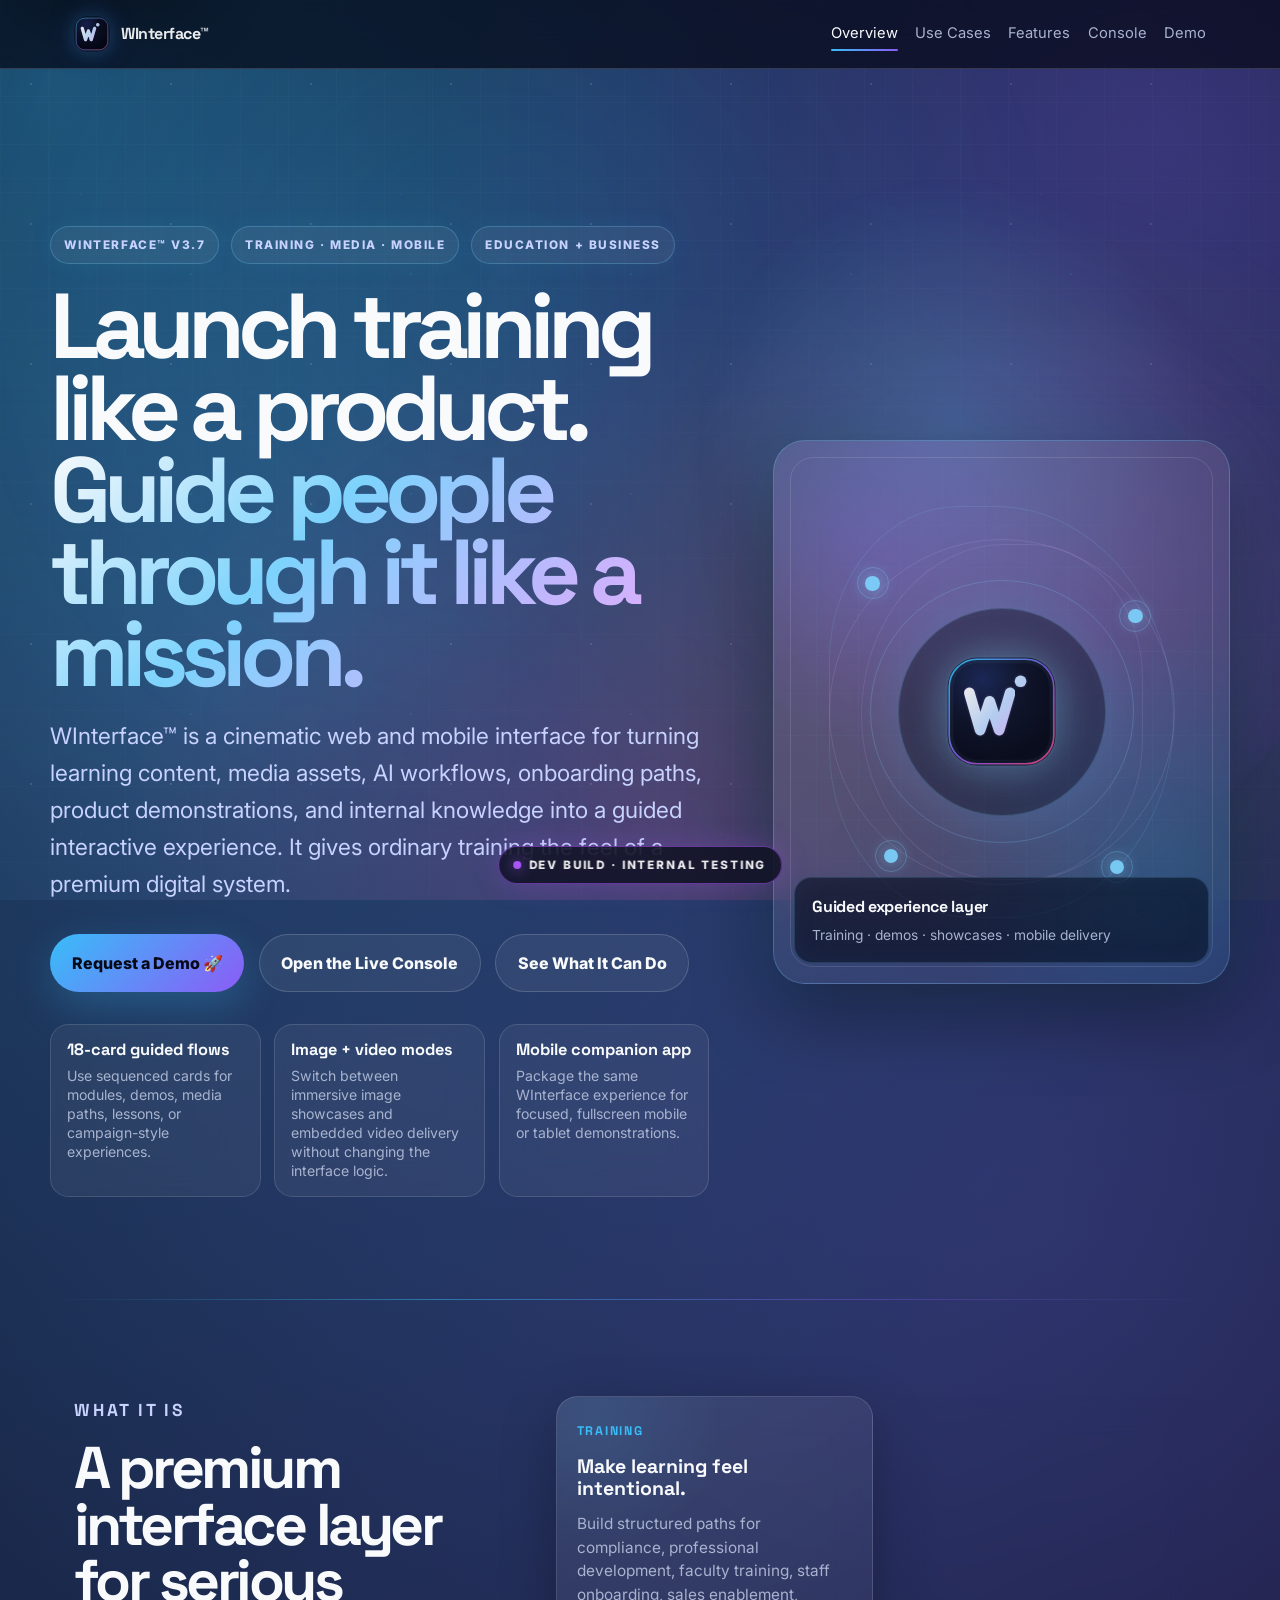
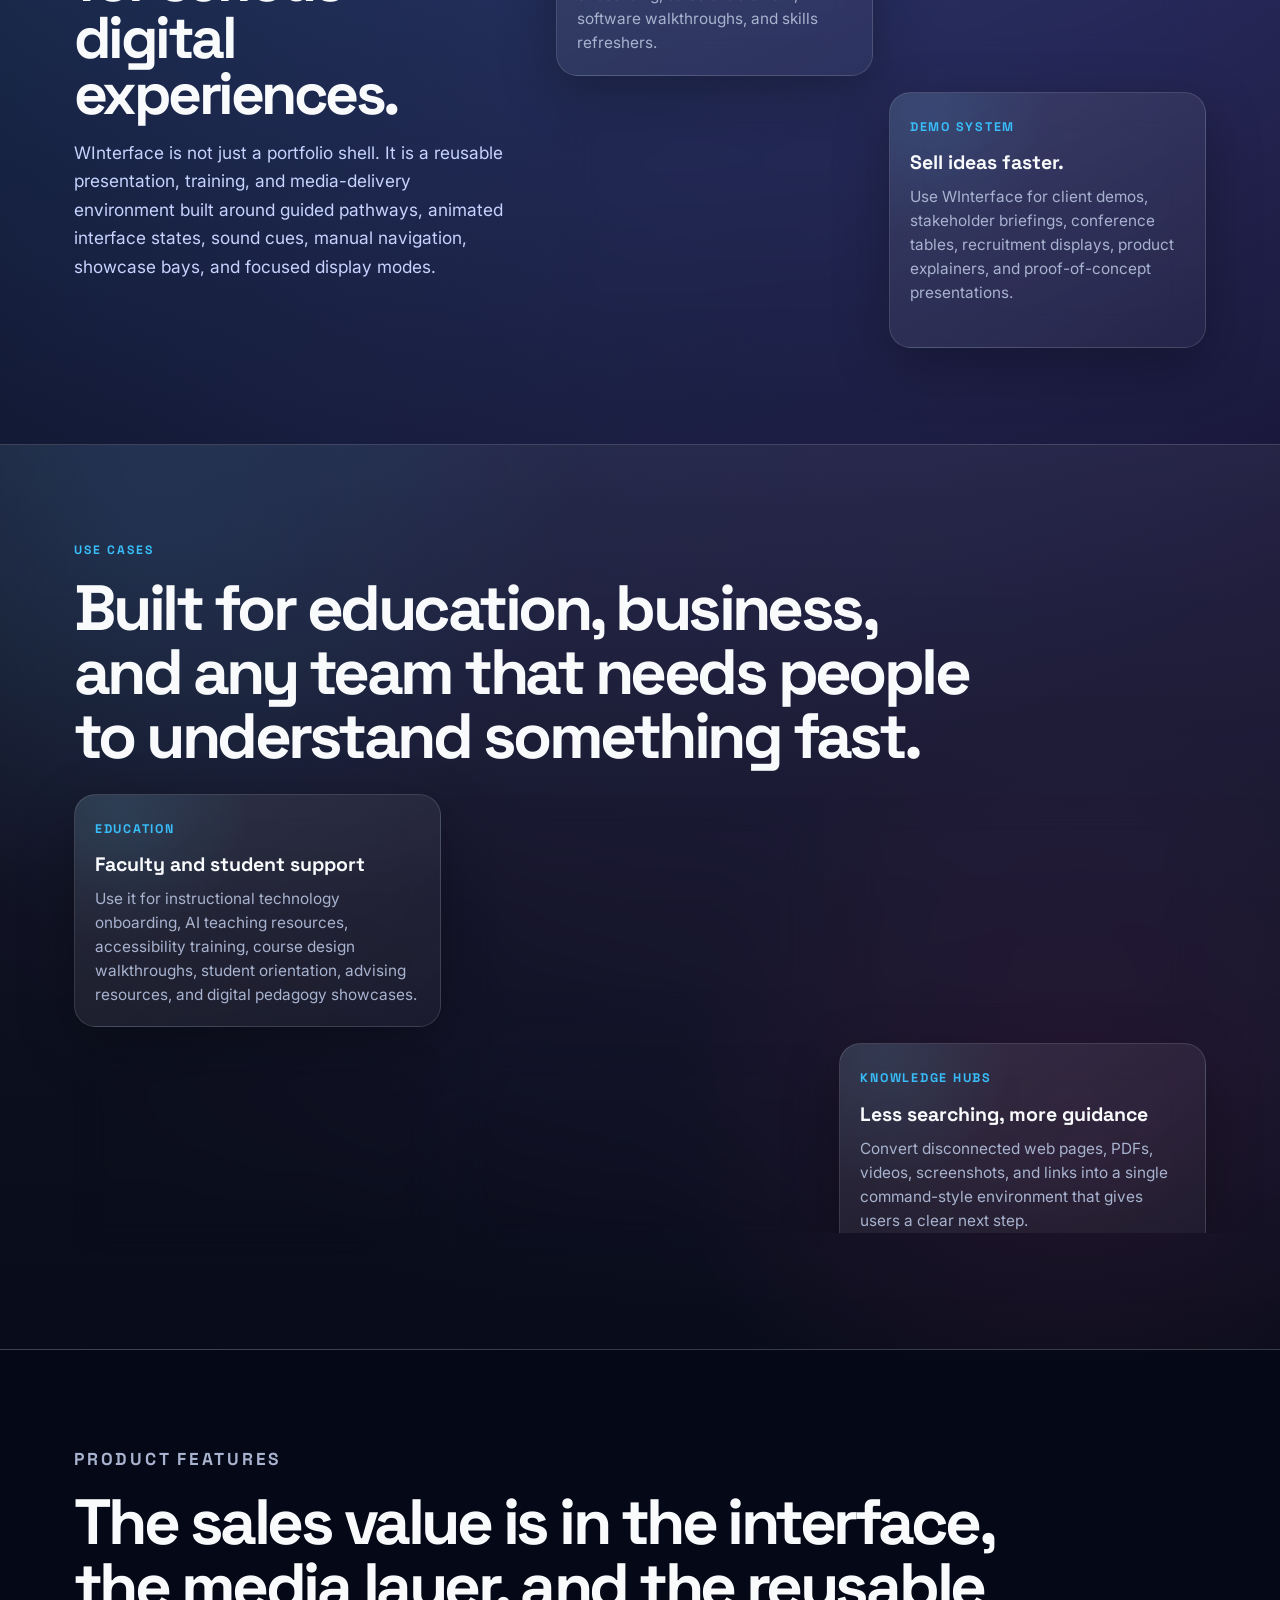
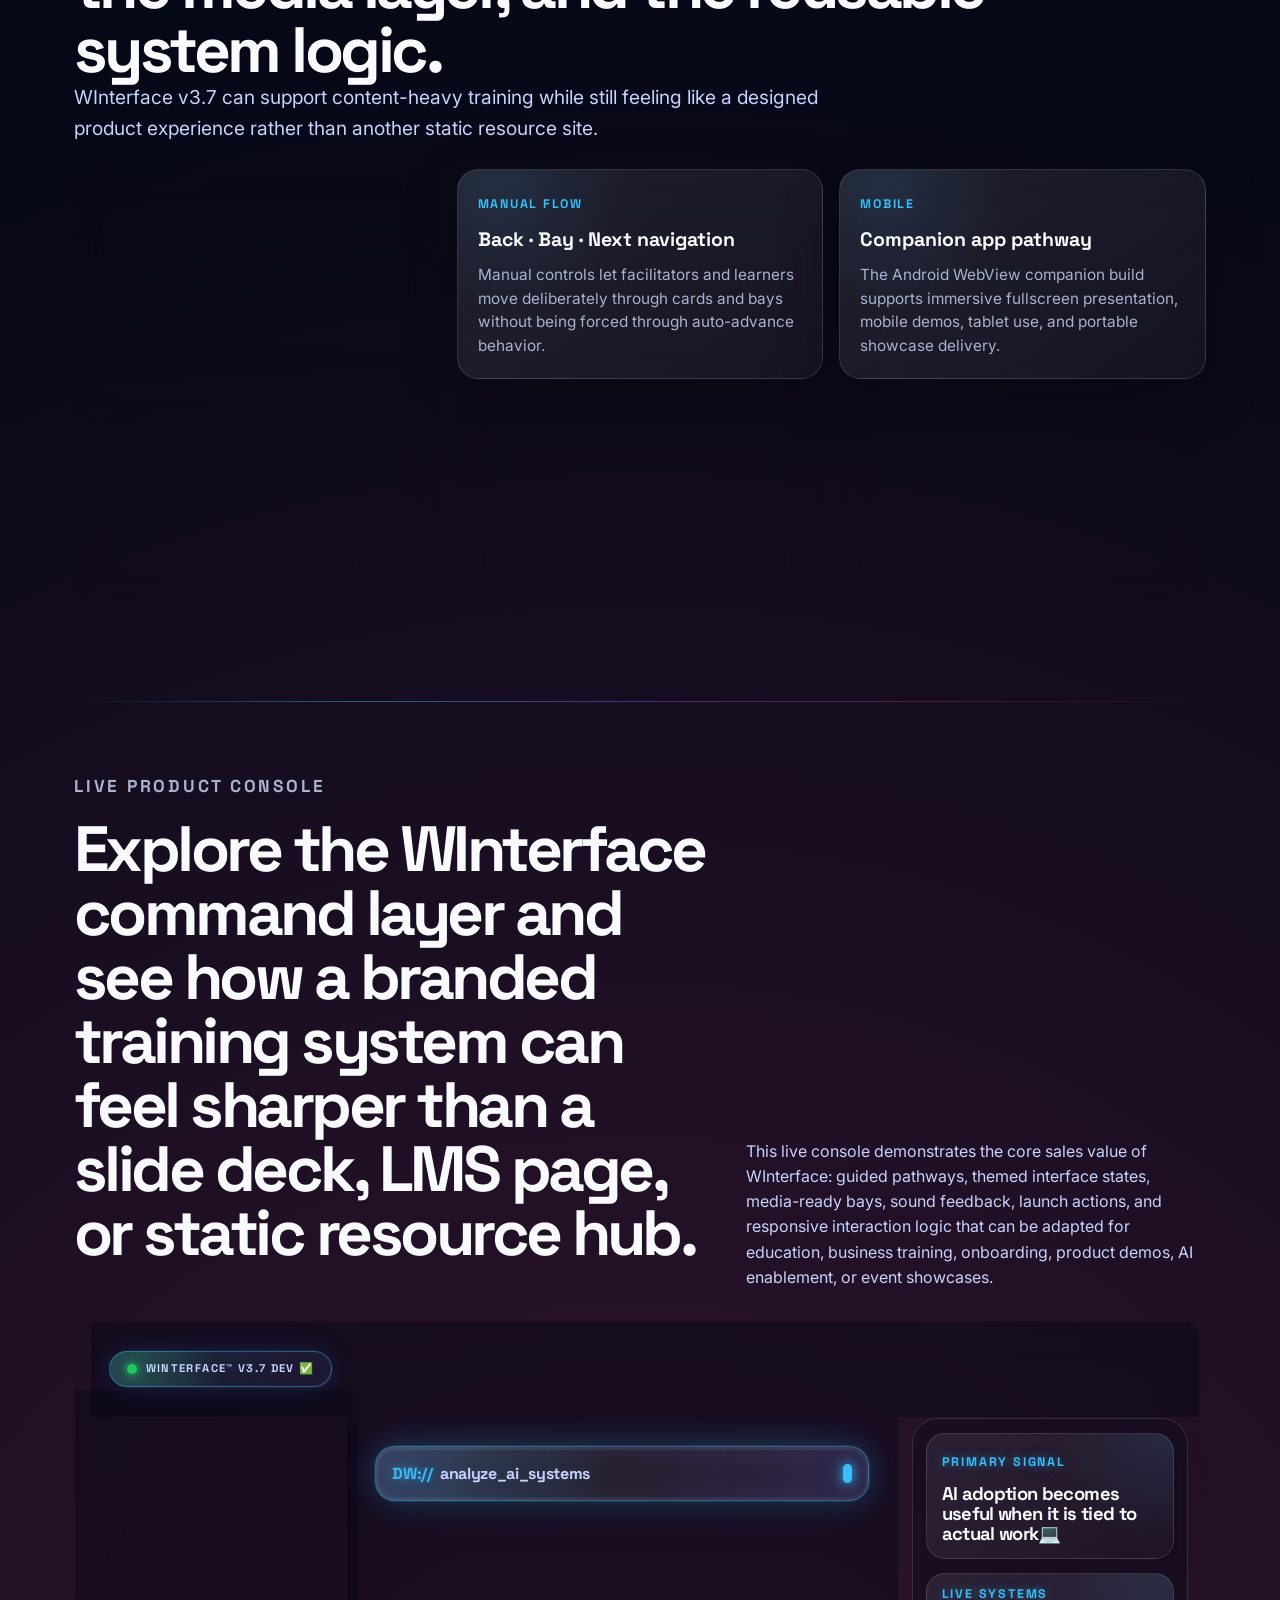
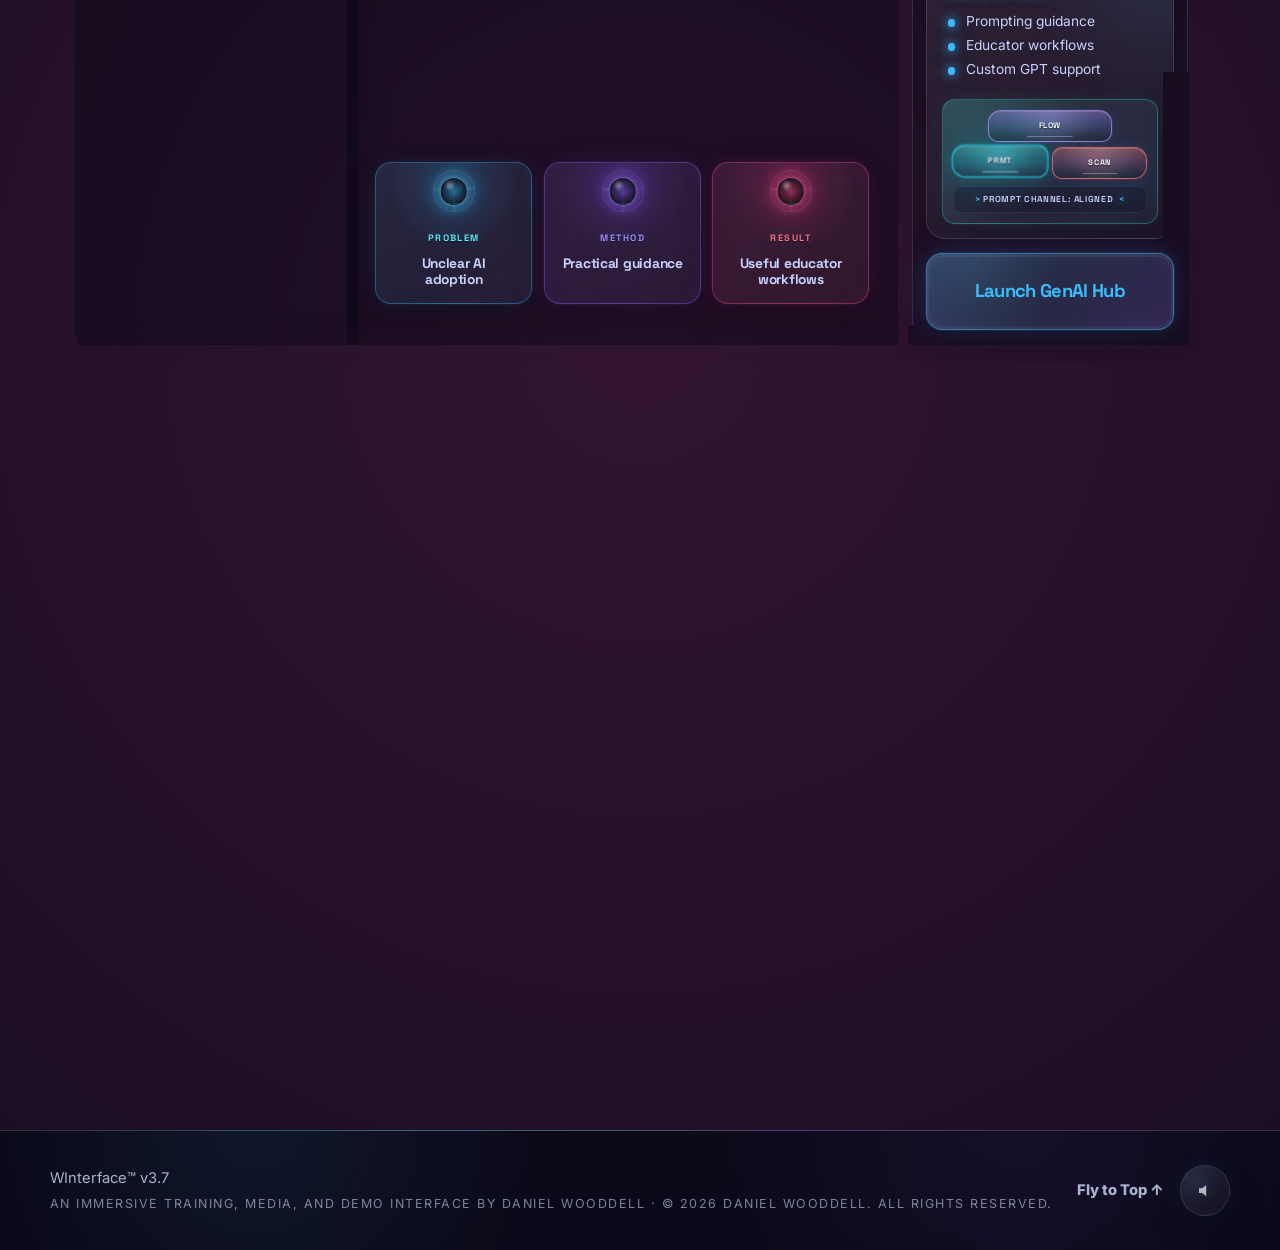
==== commit abafdf8f: "Add files via upload" ====
--- a/dev/index.html
+++ b/dev/index.html
@@ -29,7 +29,7 @@
 <link href="https://fonts.googleapis.com" rel="preconnect"/>
 <link crossorigin="" href="https://fonts.gstatic.com" rel="preconnect"/>
 <link href="https://fonts.googleapis.com/css2?family=Inter:wght@300;400;500;600;700;800&family=Space+Grotesk:wght@400;500;700&display=swap" rel="stylesheet"/>
-<link href="../css/style-dev.css" id="winterface-theme-stylesheet" rel="stylesheet"/>
+<link href="../css/style-dev.css?v=3.7-media-player-hotfix.1" id="winterface-theme-stylesheet" rel="stylesheet"/>
 
 <style>
   .dev-environment-banner {
@@ -69,6 +69,707 @@
       letter-spacing: .12em;
     }
   }
+</style>
+
+<style id="winterface-marketing-critical-css">
+/* Live formatting safeguard: keeps the marketing homepage styled even if the hosted CSS is cached. */
+/* =========================
+   WFO v3.7 MARKETING HOMEPAGE
+========================= */
+
+.wm-hero {
+  position: relative;
+  min-height: 100vh;
+  padding: 9.8rem 1.5rem 6.4rem;
+  display: flex;
+  align-items: center;
+  overflow: hidden;
+  isolation: isolate;
+}
+
+.wm-hero::before {
+  content: "";
+  position: absolute;
+  inset: 5rem auto auto 50%;
+  width: min(46rem, 72vw);
+  height: min(46rem, 72vw);
+  border-radius: 999px;
+  transform: translateX(-3%);
+  background:
+    radial-gradient(circle at 45% 38%, rgba(56,189,248,0.24), transparent 42%),
+    radial-gradient(circle at 62% 62%, rgba(139,92,246,0.24), transparent 46%),
+    radial-gradient(circle at 50% 50%, rgba(236,72,153,0.12), transparent 58%);
+  filter: blur(3px);
+  opacity: 0.95;
+  z-index: -1;
+}
+
+.wm-hero::after {
+  content: "";
+  position: absolute;
+  left: 50%;
+  bottom: 0;
+  width: min(var(--max-width), calc(100% - 3rem));
+  height: 1px;
+  transform: translateX(-50%);
+  background: linear-gradient(90deg, transparent, rgba(56,189,248,0.48), rgba(139,92,246,0.36), transparent);
+}
+
+.wm-hero-grid {
+  width: min(var(--max-width), 100%);
+  margin: 0 auto;
+  display: grid;
+  grid-template-columns: minmax(0, 1.04fr) minmax(340px, 0.72fr);
+  gap: clamp(2rem, 5vw, 5rem);
+  align-items: center;
+}
+
+.wm-eyebrow-row {
+  display: flex;
+  flex-wrap: wrap;
+  gap: 0.75rem;
+  margin-bottom: 1.3rem;
+}
+
+.wm-pill {
+  display: inline-flex;
+  align-items: center;
+  gap: 0.45rem;
+  padding: 0.55rem 0.8rem;
+  border: 1px solid rgba(125,211,252,0.26);
+  border-radius: 999px;
+  background: rgba(255,255,255,0.055);
+  color: var(--muted-strong);
+  font-size: 0.74rem;
+  font-weight: 800;
+  letter-spacing: 0.13em;
+  text-transform: uppercase;
+  box-shadow: 0 0 22px rgba(56,189,248,0.08);
+}
+
+.wm-hero h1 {
+  max-width: 920px;
+  margin: 0;
+  font-family: "Space Grotesk", sans-serif;
+  font-size: clamp(3.05rem, 7.2vw, 7.5rem);
+  line-height: 0.89;
+  letter-spacing: -0.075em;
+  color: var(--text);
+}
+
+.wm-hero h1 span {
+  display: block;
+  color: transparent;
+  background: linear-gradient(135deg, #f8fafc, #7dd3fc 38%, #c4b5fd 72%, #f0abfc);
+  background-clip: text;
+  -webkit-background-clip: text;
+}
+
+.wm-hero-copy {
+  max-width: 760px;
+  margin: 1.45rem 0 0;
+  color: var(--muted-strong);
+  font-size: clamp(1.12rem, 1.8vw, 1.42rem);
+  line-height: 1.62;
+}
+
+.wm-hero-actions {
+  display: flex;
+  flex-wrap: wrap;
+  gap: 0.9rem;
+  margin-top: 2rem;
+}
+
+.wm-hero-proof {
+  display: grid;
+  grid-template-columns: repeat(3, minmax(0, 1fr));
+  gap: 0.85rem;
+  margin-top: 2rem;
+  max-width: 760px;
+}
+
+.wm-proof-item {
+  min-height: 6.3rem;
+  padding: 1rem;
+  border: 1px solid rgba(255,255,255,0.13);
+  border-radius: 1.15rem;
+  background: rgba(255,255,255,0.055);
+  backdrop-filter: blur(18px);
+}
+
+.wm-proof-item strong {
+  display: block;
+  color: var(--text);
+  font-family: "Space Grotesk", sans-serif;
+  font-size: 1.02rem;
+  line-height: 1.1;
+}
+
+.wm-proof-item span {
+  display: block;
+  margin-top: 0.45rem;
+  color: var(--muted);
+  font-size: 0.88rem;
+  line-height: 1.35;
+}
+
+.wm-product-card {
+  position: relative;
+  min-height: 34rem;
+  padding: 1.25rem;
+  border: 1px solid rgba(125,211,252,0.26);
+  border-radius: 2rem;
+  background:
+    linear-gradient(145deg, rgba(255,255,255,0.12), rgba(255,255,255,0.045)),
+    radial-gradient(circle at 12% 10%, rgba(56,189,248,0.16), transparent 34%),
+    radial-gradient(circle at 85% 78%, rgba(139,92,246,0.18), transparent 42%);
+  box-shadow: var(--shadow), 0 0 54px rgba(56,189,248,0.13);
+  overflow: hidden;
+  backdrop-filter: blur(22px);
+}
+
+.wm-product-card::before {
+  content: "";
+  position: absolute;
+  inset: 1.05rem;
+  border-radius: 1.45rem;
+  border: 1px solid rgba(255,255,255,0.12);
+  pointer-events: none;
+}
+
+.wm-product-topline {
+  display: flex;
+  justify-content: space-between;
+  gap: 1rem;
+  align-items: center;
+  color: var(--muted-strong);
+  font-size: 0.75rem;
+  font-weight: 800;
+  letter-spacing: 0.14em;
+  text-transform: uppercase;
+}
+
+.wm-product-screen {
+  position: relative;
+  margin-top: 1.15rem;
+  min-height: 22rem;
+  border-radius: 1.35rem;
+  overflow: hidden;
+  border: 1px solid rgba(255,255,255,0.12);
+  background:
+    linear-gradient(180deg, rgba(15,23,42,0.28), rgba(2,6,23,0.58)),
+    url('../assets/social/og-image.png');
+  background-size: cover;
+  background-position: center;
+}
+
+.wm-root .wm-product-screen {
+  background-image:
+    linear-gradient(180deg, rgba(15,23,42,0.28), rgba(2,6,23,0.58)),
+    url('../assets/social/og-image.png');
+}
+
+.wm-dev .wm-product-screen {
+  background-image:
+    linear-gradient(180deg, rgba(15,23,42,0.28), rgba(2,6,23,0.58)),
+    url('../assets/social/og-image.png');
+}
+
+.wm-product-screen::after {
+  content: "";
+  position: absolute;
+  inset: 0;
+  background:
+    linear-gradient(90deg, rgba(255,255,255,0.045) 1px, transparent 1px),
+    linear-gradient(rgba(255,255,255,0.04) 1px, transparent 1px);
+  background-size: 34px 34px;
+  opacity: 0.22;
+}
+
+.wm-screen-chip {
+  position: absolute;
+  z-index: 2;
+  left: 1rem;
+  right: 1rem;
+  bottom: 1rem;
+  display: grid;
+  grid-template-columns: repeat(3, 1fr);
+  gap: 0.65rem;
+}
+
+.wm-screen-chip span {
+  padding: 0.7rem 0.65rem;
+  border: 1px solid rgba(125,211,252,0.22);
+  border-radius: 0.8rem;
+  background: rgba(2,6,23,0.7);
+  color: var(--text);
+  font-size: 0.78rem;
+  font-weight: 800;
+  text-align: center;
+}
+
+.wm-product-metrics {
+  display: grid;
+  grid-template-columns: repeat(3, 1fr);
+  gap: 0.75rem;
+  margin-top: 1rem;
+}
+
+.wm-product-metrics div {
+  padding: 0.9rem;
+  border-radius: 1rem;
+  background: rgba(255,255,255,0.06);
+  border: 1px solid rgba(255,255,255,0.1);
+}
+
+.wm-product-metrics strong {
+  display: block;
+  color: var(--cyan);
+  font-family: "Space Grotesk", sans-serif;
+  font-size: 1.35rem;
+}
+
+.wm-product-metrics span {
+  display: block;
+  margin-top: 0.24rem;
+  color: var(--muted);
+  font-size: 0.76rem;
+}
+
+.wm-section-split {
+  display: grid;
+  grid-template-columns: minmax(0, 0.8fr) minmax(0, 1.2fr);
+  gap: clamp(1.5rem, 4vw, 3rem);
+  align-items: start;
+}
+
+.wm-section-copy h2 {
+  font-family: "Space Grotesk", sans-serif;
+  color: var(--text);
+  font-size: clamp(2.2rem, 4.6vw, 4.8rem);
+  line-height: 0.96;
+  letter-spacing: -0.06em;
+  margin-bottom: 1rem;
+}
+
+.wm-section-copy p {
+  color: var(--muted-strong);
+  font-size: 1.08rem;
+  line-height: 1.65;
+}
+
+.wm-use-grid,
+.wm-feature-grid,
+.wm-media-grid {
+  display: grid;
+  gap: 1rem;
+}
+
+.wm-use-grid {
+  grid-template-columns: repeat(2, minmax(0, 1fr));
+}
+
+.wm-feature-grid {
+  grid-template-columns: repeat(3, minmax(0, 1fr));
+}
+
+.wm-media-grid {
+  grid-template-columns: repeat(3, minmax(0, 1fr));
+}
+
+.wm-card {
+  min-height: 100%;
+  padding: 1.25rem;
+  border: 1px solid rgba(255,255,255,0.13);
+  border-radius: 1.35rem;
+  background:
+    linear-gradient(145deg, rgba(255,255,255,0.095), rgba(255,255,255,0.038)),
+    radial-gradient(circle at 12% 8%, rgba(56,189,248,0.10), transparent 34%);
+  box-shadow: var(--shadow-soft);
+  backdrop-filter: blur(18px);
+  transition: transform 0.22s ease, border-color 0.22s ease, background 0.22s ease;
+}
+
+.wm-card:hover {
+  transform: translateY(-6px);
+  border-color: rgba(56,189,248,0.46);
+  background: rgba(255,255,255,0.105);
+}
+
+.wm-card span {
+  display: inline-flex;
+  margin-bottom: 0.9rem;
+  color: var(--cyan);
+  font-family: "Space Grotesk", sans-serif;
+  font-size: 0.78rem;
+  font-weight: 800;
+  letter-spacing: 0.14em;
+  text-transform: uppercase;
+}
+
+.wm-card h3 {
+  margin: 0 0 0.7rem;
+  color: var(--text);
+  font-family: "Space Grotesk", sans-serif;
+  font-size: 1.22rem;
+  line-height: 1.14;
+}
+
+.wm-card p,
+.wm-card li {
+  color: var(--muted);
+  font-size: 0.96rem;
+  line-height: 1.55;
+}
+
+.wm-card ul {
+  margin: 0.75rem 0 0;
+  padding-left: 1.05rem;
+}
+
+.wm-band {
+  max-width: none;
+  width: 100%;
+  border-top: 1px solid var(--panel-border);
+  border-bottom: 1px solid var(--panel-border);
+  background:
+    linear-gradient(180deg, rgba(255,255,255,0.055), rgba(255,255,255,0.02)),
+    radial-gradient(circle at 12% 8%, rgba(56,189,248,0.09), transparent 30%),
+    radial-gradient(circle at 84% 74%, rgba(236,72,153,0.08), transparent 32%);
+}
+
+.wm-band > .wm-band-inner {
+  max-width: var(--max-width);
+  margin: 0 auto;
+  padding: 6rem 1.5rem;
+}
+
+.wm-wide-cta {
+  position: relative;
+  overflow: hidden;
+  padding: clamp(2rem, 5vw, 4rem);
+  border: 1px solid rgba(125,211,252,0.22);
+  border-radius: 2rem;
+  background:
+    radial-gradient(circle at 15% 10%, rgba(56,189,248,0.18), transparent 34%),
+    radial-gradient(circle at 84% 78%, rgba(139,92,246,0.18), transparent 42%),
+    linear-gradient(135deg, rgba(255,255,255,0.10), rgba(255,255,255,0.04));
+  box-shadow: var(--shadow);
+}
+
+.wm-wide-cta h2 {
+  max-width: 880px;
+  margin-bottom: 1rem;
+  color: var(--text);
+  font-family: "Space Grotesk", sans-serif;
+  font-size: clamp(2.2rem, 5vw, 5rem);
+  line-height: 0.95;
+  letter-spacing: -0.06em;
+}
+
+.wm-wide-cta p {
+  max-width: 780px;
+  color: var(--muted-strong);
+  font-size: 1.1rem;
+}
+
+.wm-cta-actions {
+  display: flex;
+  flex-wrap: wrap;
+  gap: 0.85rem;
+  margin-top: 1.7rem;
+}
+
+.wm-quote-strip {
+  display: grid;
+  grid-template-columns: 0.72fr 1.28fr;
+  gap: 1.2rem;
+  align-items: stretch;
+}
+
+.wm-quote-panel {
+  padding: 1.45rem;
+  border-radius: 1.35rem;
+  border: 1px solid rgba(255,255,255,0.13);
+  background: rgba(255,255,255,0.06);
+}
+
+.wm-quote-panel strong {
+  color: var(--text);
+  font-family: "Space Grotesk", sans-serif;
+  font-size: 1.35rem;
+  line-height: 1.1;
+}
+
+.wm-quote-panel p {
+  margin-top: 0.85rem;
+}
+
+@media (max-width: 1080px) {
+  .wm-hero-grid,
+  .wm-section-split,
+  .wm-quote-strip {
+    grid-template-columns: 1fr;
+  }
+
+  .wm-product-card {
+    min-height: auto;
+  }
+
+  .wm-feature-grid,
+  .wm-media-grid {
+    grid-template-columns: repeat(2, minmax(0, 1fr));
+  }
+}
+
+@media (max-width: 720px) {
+  .wm-hero {
+    padding-top: 7.5rem;
+  }
+
+  .wm-hero-proof,
+  .wm-use-grid,
+  .wm-feature-grid,
+  .wm-media-grid,
+  .wm-product-metrics,
+  .wm-screen-chip {
+    grid-template-columns: 1fr;
+  }
+
+  .wm-screen-chip {
+    position: relative;
+    left: auto;
+    right: auto;
+    bottom: auto;
+    margin: 1rem;
+  }
+
+  .wm-product-screen {
+    min-height: 18rem;
+  }
+}
+
+
+/* WInterface marketing revision: replaces the top Product Layer card with a subtle animated signal field. */
+.wm-signal-card {
+  position: relative;
+  min-height: 34rem;
+  border: 1px solid rgba(125, 211, 252, 0.25);
+  border-radius: 2rem;
+  overflow: hidden;
+  background:
+    radial-gradient(circle at 50% 48%, rgba(56, 189, 248, 0.22), transparent 0 9rem, transparent 18rem),
+    radial-gradient(circle at 20% 18%, rgba(139, 92, 246, 0.22), transparent 34%),
+    radial-gradient(circle at 86% 78%, rgba(14, 165, 233, 0.18), transparent 40%),
+    linear-gradient(145deg, rgba(255, 255, 255, 0.10), rgba(255, 255, 255, 0.035));
+  box-shadow: var(--shadow), 0 0 58px rgba(56, 189, 248, 0.14);
+  backdrop-filter: blur(22px);
+  isolation: isolate;
+}
+
+.wm-signal-card::before,
+.wm-signal-card::after {
+  content: "";
+  position: absolute;
+  inset: 1rem;
+  border-radius: 1.45rem;
+  pointer-events: none;
+}
+
+.wm-signal-card::before {
+  border: 1px solid rgba(255, 255, 255, 0.12);
+}
+
+.wm-signal-card::after {
+  background:
+    linear-gradient(90deg, transparent, rgba(125, 211, 252, 0.16), transparent),
+    linear-gradient(180deg, transparent, rgba(255, 255, 255, 0.04), transparent);
+  transform: translateX(-110%);
+  animation: wmSignalSweep 9s ease-in-out infinite;
+  opacity: 0.55;
+}
+
+.wm-signal-grid {
+  position: absolute;
+  inset: 0;
+  background:
+    linear-gradient(90deg, rgba(125, 211, 252, 0.07) 1px, transparent 1px),
+    linear-gradient(rgba(125, 211, 252, 0.055) 1px, transparent 1px);
+  background-size: 42px 42px;
+  mask-image: radial-gradient(circle at center, black 0 58%, transparent 83%);
+  opacity: 0.5;
+  animation: wmGridDrift 18s linear infinite;
+}
+
+.wm-signal-route {
+  position: absolute;
+  inset: 12%;
+  border: 1px solid rgba(125, 211, 252, 0.19);
+  border-radius: 42% 58% 54% 46%;
+  opacity: 0.72;
+  animation: wmRouteSpin 21s linear infinite;
+}
+
+.wm-signal-route-two {
+  inset: 19%;
+  border-color: rgba(216, 180, 254, 0.18);
+  border-radius: 56% 44% 46% 54%;
+  animation-duration: 28s;
+  animation-direction: reverse;
+}
+
+.wm-signal-core {
+  position: absolute;
+  inset: 50% auto auto 50%;
+  width: clamp(9rem, 20vw, 13rem);
+  aspect-ratio: 1;
+  transform: translate(-50%, -50%);
+  display: grid;
+  place-items: center;
+  border-radius: 50%;
+  background:
+    radial-gradient(circle, rgba(125, 211, 252, 0.16), transparent 67%),
+    rgba(2, 6, 23, 0.42);
+  border: 1px solid rgba(125, 211, 252, 0.22);
+  box-shadow: 0 0 50px rgba(56, 189, 248, 0.18), inset 0 0 32px rgba(125, 211, 252, 0.08);
+}
+
+.wm-signal-core img {
+  width: 58%;
+  height: 58%;
+  object-fit: contain;
+  opacity: 0.9;
+  filter: drop-shadow(0 0 20px rgba(125, 211, 252, 0.35));
+  animation: wmLogoFloat 6s ease-in-out infinite;
+}
+
+.wm-signal-ring {
+  position: absolute;
+  inset: -14%;
+  border: 1px solid rgba(125, 211, 252, 0.22);
+  border-radius: 50%;
+  animation: wmSignalPulse 4.8s ease-in-out infinite;
+}
+
+.wm-signal-ring-two {
+  inset: -34%;
+  border-color: rgba(216, 180, 254, 0.15);
+  animation-delay: 1.3s;
+}
+
+.wm-map-node {
+  position: absolute;
+  width: 0.9rem;
+  aspect-ratio: 1;
+  border-radius: 50%;
+  background: rgba(125, 211, 252, 0.92);
+  box-shadow: 0 0 18px rgba(125, 211, 252, 0.8);
+}
+
+.wm-map-node span {
+  position: absolute;
+  inset: -0.55rem;
+  border: 1px solid rgba(125, 211, 252, 0.28);
+  border-radius: 50%;
+  animation: wmNodePulse 3.4s ease-in-out infinite;
+}
+
+.wm-map-node-one { left: 20%; top: 25%; }
+.wm-map-node-two { right: 19%; top: 31%; animation-delay: 0.7s; }
+.wm-map-node-three { left: 24%; bottom: 22%; animation-delay: 1.2s; }
+.wm-map-node-four { right: 23%; bottom: 20%; animation-delay: 1.9s; }
+
+.wm-signal-readout {
+  position: absolute;
+  left: 1.25rem;
+  right: 1.25rem;
+  bottom: 1.25rem;
+  padding: 1rem 1.05rem;
+  border-radius: 1.1rem;
+  border: 1px solid rgba(125, 211, 252, 0.18);
+  background: rgba(2, 6, 23, 0.62);
+  box-shadow: inset 0 0 24px rgba(125, 211, 252, 0.06);
+  backdrop-filter: blur(18px);
+}
+
+.wm-signal-readout strong,
+.wm-signal-readout span {
+  display: block;
+}
+
+.wm-signal-readout strong {
+  color: var(--text);
+  font-family: "Space Grotesk", sans-serif;
+  font-size: 1rem;
+  letter-spacing: -0.02em;
+}
+
+.wm-signal-readout span {
+  margin-top: 0.28rem;
+  color: var(--muted);
+  font-size: 0.86rem;
+}
+
+@keyframes wmSignalSweep {
+  0%, 18% { transform: translateX(-115%); opacity: 0; }
+  30%, 58% { opacity: 0.55; }
+  74%, 100% { transform: translateX(115%); opacity: 0; }
+}
+
+@keyframes wmGridDrift {
+  from { background-position: 0 0, 0 0; }
+  to { background-position: 84px 42px, 84px 42px; }
+}
+
+@keyframes wmRouteSpin {
+  from { transform: rotate(0deg); }
+  to { transform: rotate(360deg); }
+}
+
+@keyframes wmLogoFloat {
+  0%, 100% { transform: translateY(0) scale(1); }
+  50% { transform: translateY(-0.35rem) scale(1.025); }
+}
+
+@keyframes wmSignalPulse {
+  0%, 100% { transform: scale(0.96); opacity: 0.32; }
+  50% { transform: scale(1.04); opacity: 0.76; }
+}
+
+@keyframes wmNodePulse {
+  0%, 100% { transform: scale(0.75); opacity: 0.35; }
+  50% { transform: scale(1.45); opacity: 0.82; }
+}
+
+@media (max-width: 1080px) {
+  .wm-signal-card {
+    min-height: 28rem;
+  }
+}
+
+@media (max-width: 720px) {
+  .wm-signal-card {
+    min-height: 23rem;
+  }
+
+  .wm-signal-readout {
+    left: 1rem;
+    right: 1rem;
+    bottom: 1rem;
+  }
+}
+
+@media (prefers-reduced-motion: reduce) {
+  .wm-signal-card::after,
+  .wm-signal-grid,
+  .wm-signal-route,
+  .wm-signal-core img,
+  .wm-signal-ring,
+  .wm-map-node span {
+    animation: none !important;
+  }
+}
+
 </style>
 </head>
 <body>
--- a/css/style-dev.css
+++ b/css/style-dev.css
@@ -9464,3 +9464,132 @@
     animation: none !important;
   }
 }
+
+/* =========================
+   WInterface v3.7 MEDIA PLAYER FEATURE PATCH
+   Adds theme-safe integrated Live Playback / Auto-Play styling without adding a separate control row.
+========================= */
+.interface-section.interface-system-is-media .interface-media-actions {
+  min-width: 0 !important;
+}
+
+.interface-section.interface-system-is-media .interface-media-actions .interface-playback-status.is-autoplay-linked,
+.interface-section.interface-system-is-media .interface-media-actions .interface-media-toggle {
+  min-width: 0 !important;
+  box-sizing: border-box !important;
+  overflow: hidden !important;
+  font-family: "Space Grotesk", sans-serif !important;
+  font-weight: 800 !important;
+  line-height: 1 !important;
+  text-transform: uppercase !important;
+}
+
+.interface-section.interface-system-is-media .interface-media-actions .interface-playback-status.is-autoplay-linked {
+  cursor: pointer;
+  user-select: none;
+  white-space: nowrap;
+  gap: clamp(0.36rem, 0.55vw, 0.52rem) !important;
+  padding-inline: clamp(0.62rem, 0.95vw, 0.95rem) !important;
+}
+
+.interface-section.interface-system-is-media .interface-media-actions .interface-playback-status.is-autoplay-linked span[data-interface-media-status-text] {
+  display: block !important;
+  min-width: 0 !important;
+  max-width: 100% !important;
+  white-space: nowrap !important;
+  overflow: hidden !important;
+  text-overflow: clip !important;
+  font-family: "Space Grotesk", sans-serif !important;
+  font-size: clamp(0.62rem, 0.78vw, 0.72rem) !important;
+  font-weight: 800 !important;
+  letter-spacing: clamp(0.055em, 0.18vw, 0.10em) !important;
+  line-height: 1 !important;
+  text-align: center !important;
+}
+
+.interface-section.interface-system-is-media .interface-media-actions .interface-playback-status.is-autoplay-linked .interface-playback-dot {
+  flex: 0 0 auto !important;
+  width: 0.50rem !important;
+  height: 0.50rem !important;
+}
+
+.interface-section.interface-system-is-media .interface-media-actions .interface-playback-status.is-autoplay-linked[aria-pressed="true"] .interface-playback-dot {
+  background: #4ade80 !important;
+  box-shadow: 0 0 16px rgba(74, 222, 128, 0.82), 0 0 30px rgba(34, 197, 94, 0.34) !important;
+}
+
+.interface-section.interface-system-is-media .interface-media-actions .interface-playback-status.is-autoplay-linked[aria-pressed="false"] .interface-playback-dot {
+  background: #fb7185 !important;
+  box-shadow: 0 0 14px rgba(251, 113, 133, 0.78), 0 0 24px rgba(244, 63, 94, 0.30) !important;
+}
+
+.interface-section.interface-system-is-media .interface-media-actions .interface-playback-status.is-autoplay-linked:hover,
+.interface-section.interface-system-is-media .interface-media-actions .interface-playback-status.is-autoplay-linked:focus-visible {
+  outline: none;
+  border-color: rgba(52, 211, 153, 0.62) !important;
+  box-shadow: 0 0 0 1px rgba(52, 211, 153, 0.16), 0 18px 42px rgba(0, 0, 0, 0.24), 0 0 30px rgba(52, 211, 153, 0.18), inset 0 0 0 1px rgba(255,255,255,0.06) !important;
+}
+
+.interface-section.interface-system-is-media .interface-media-actions .interface-media-toggle,
+.interface-media-actions .interface-media-toggle,
+.interface-media-toggle {
+  font-family: "Space Grotesk", sans-serif !important;
+  font-size: clamp(0.66rem, 0.72vw, 0.76rem) !important;
+  font-weight: 800 !important;
+  letter-spacing: 0.095em !important;
+  line-height: 1 !important;
+  text-transform: uppercase !important;
+  color: var(--muted, rgba(226, 232, 240, 0.78)) !important;
+  text-shadow: none !important;
+}
+
+.interface-section.interface-system-is-media .interface-media-actions .interface-media-toggle span,
+.interface-media-actions .interface-media-toggle span,
+.interface-media-toggle span {
+  font-family: inherit !important;
+  font-size: inherit !important;
+  font-weight: inherit !important;
+  letter-spacing: inherit !important;
+  line-height: inherit !important;
+  color: inherit !important;
+  text-shadow: inherit !important;
+}
+
+@media (min-width: 900px) {
+  .interface-section.interface-system-is-media .interface-media-actions {
+    grid-template-columns: minmax(0, 1.04fr) auto minmax(0, 1.04fr) !important;
+  }
+
+  .interface-section.is-winterface-maximized.interface-system-is-media.interface-system-media-expanded .interface-media-actions {
+    transform: translateY(-14px) !important;
+  }
+
+  .interface-section.is-winterface-maximized.interface-system-is-media.interface-system-media-expanded .interface-media-actions .interface-playback-status.is-autoplay-linked span[data-interface-media-status-text] {
+    font-size: clamp(0.64rem, 0.76vw, 0.74rem) !important;
+    letter-spacing: clamp(0.055em, 0.16vw, 0.10em) !important;
+  }
+}
+
+@media (min-width: 1200px) {
+  .interface-section.interface-system-is-media .interface-media-actions .interface-playback-status.is-autoplay-linked span[data-interface-media-status-text] {
+    font-size: clamp(0.66rem, 0.72vw, 0.76rem) !important;
+    letter-spacing: 0.095em !important;
+  }
+}
+
+@media (max-width: 1100px) and (min-width: 900px) {
+  .interface-section.interface-system-is-media .interface-media-actions .interface-playback-status.is-autoplay-linked span[data-interface-media-status-text],
+  .interface-section.interface-system-is-media .interface-media-actions .interface-media-toggle,
+  .interface-media-actions .interface-media-toggle,
+  .interface-media-toggle {
+    font-size: clamp(0.58rem, 0.88vw, 0.68rem) !important;
+    letter-spacing: 0.045em !important;
+  }
+}
+
+@media (max-width: 720px) {
+  .interface-section.interface-system-is-media .interface-media-actions .interface-playback-status.is-autoplay-linked span[data-interface-media-status-text] {
+    font-size: clamp(0.62rem, 2.65vw, 0.76rem) !important;
+    letter-spacing: 0.07em !important;
+  }
+}
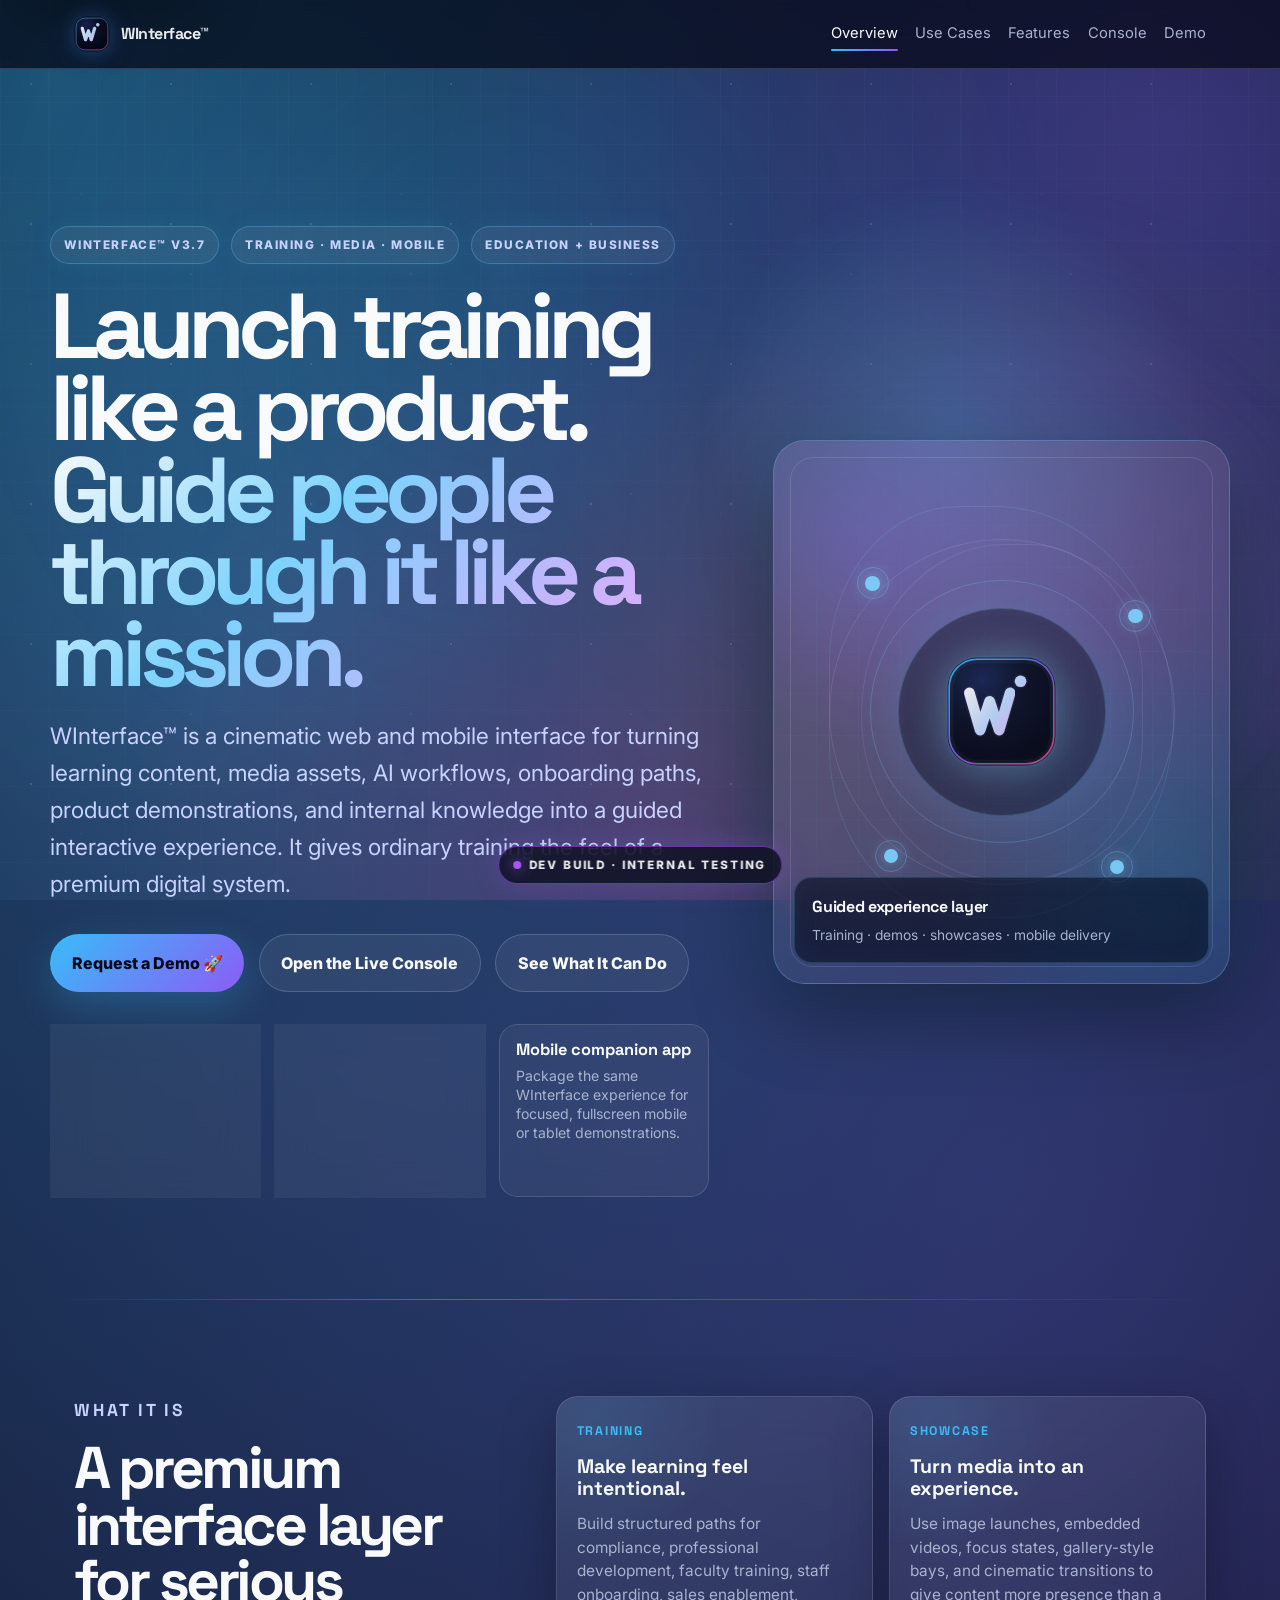
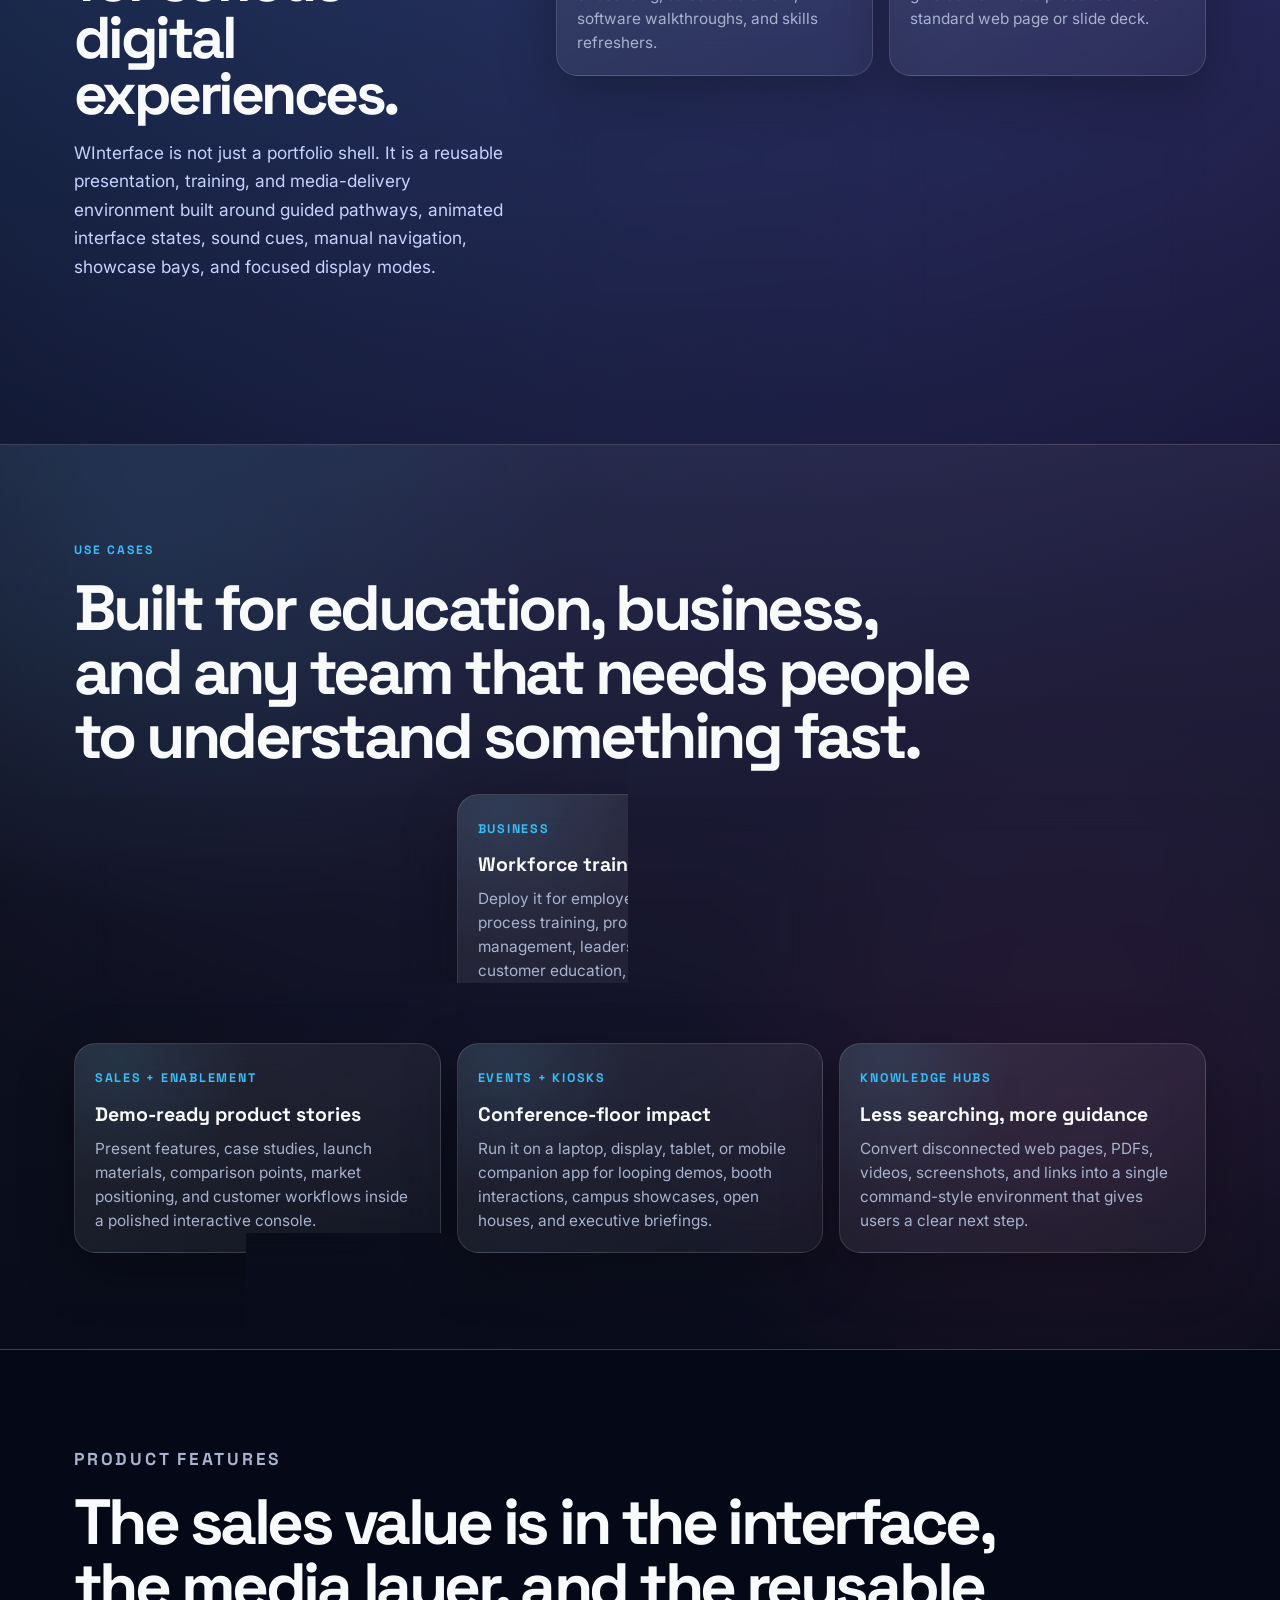
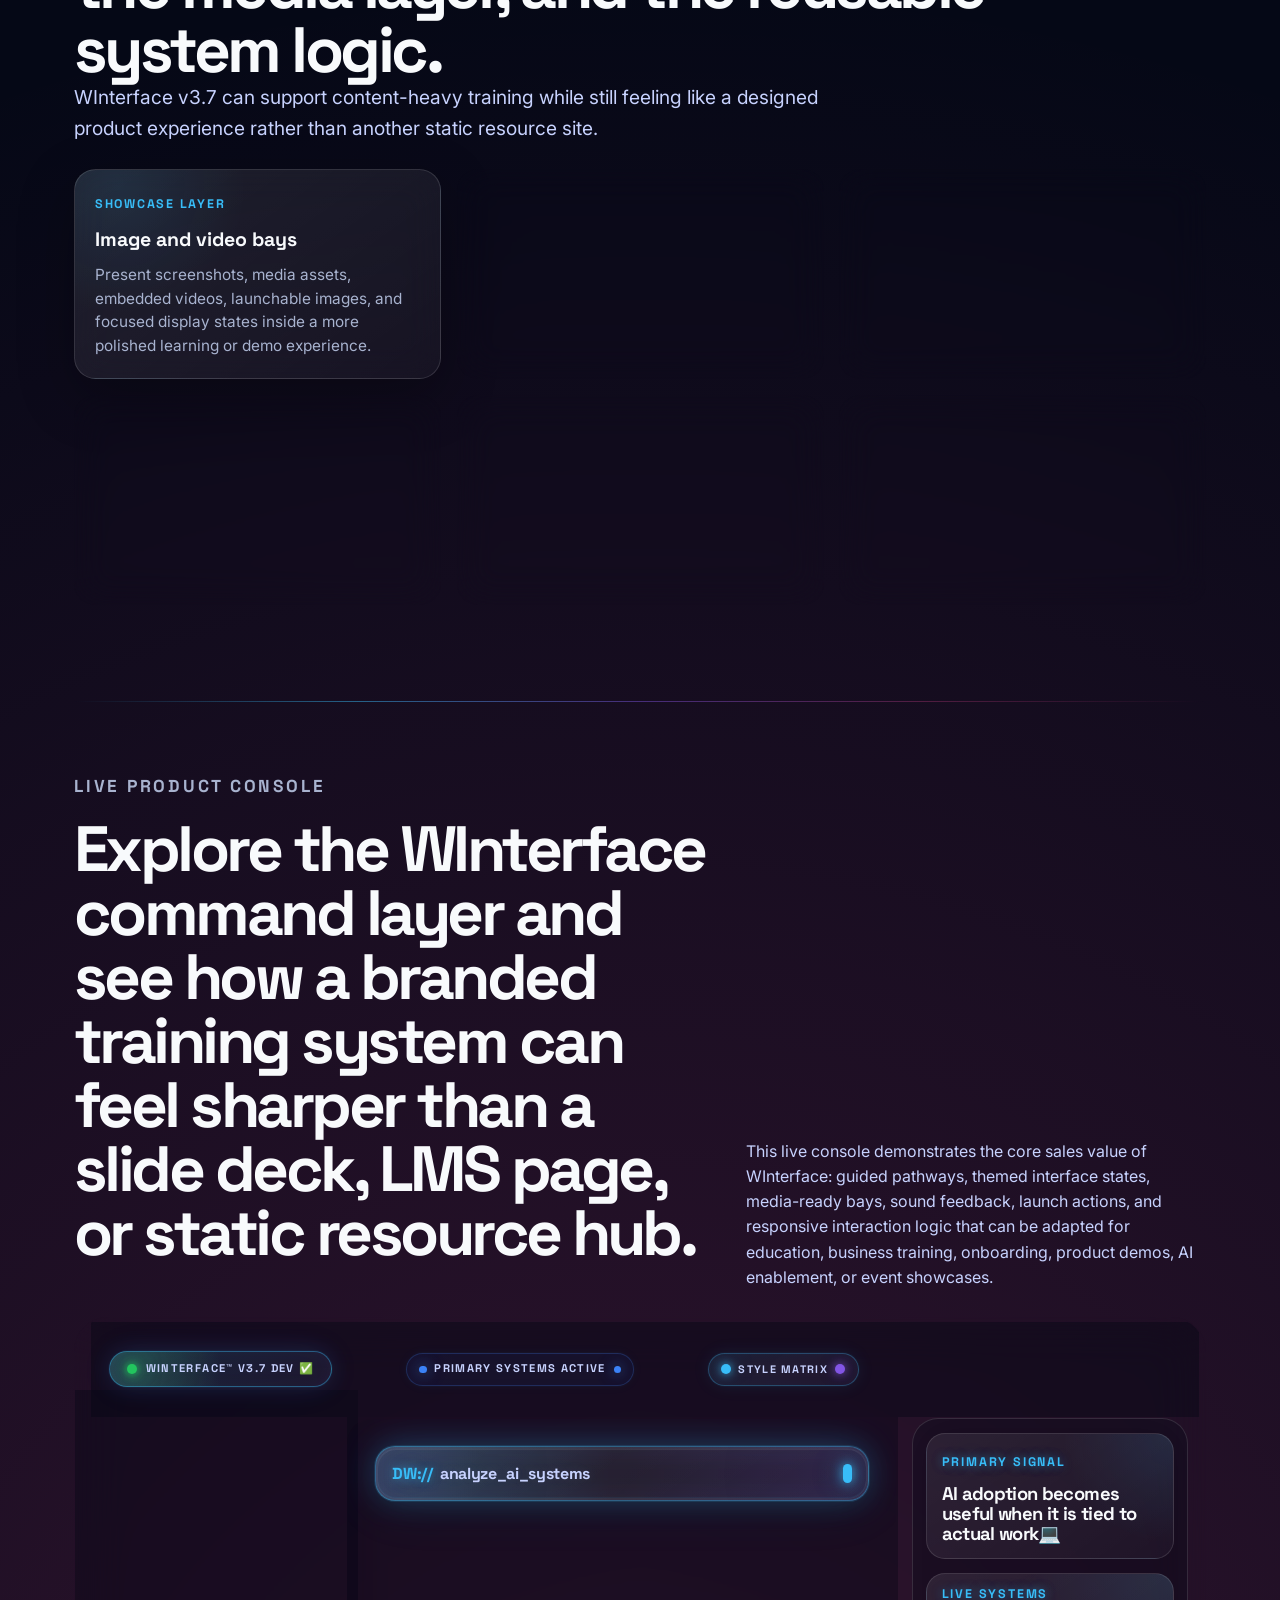
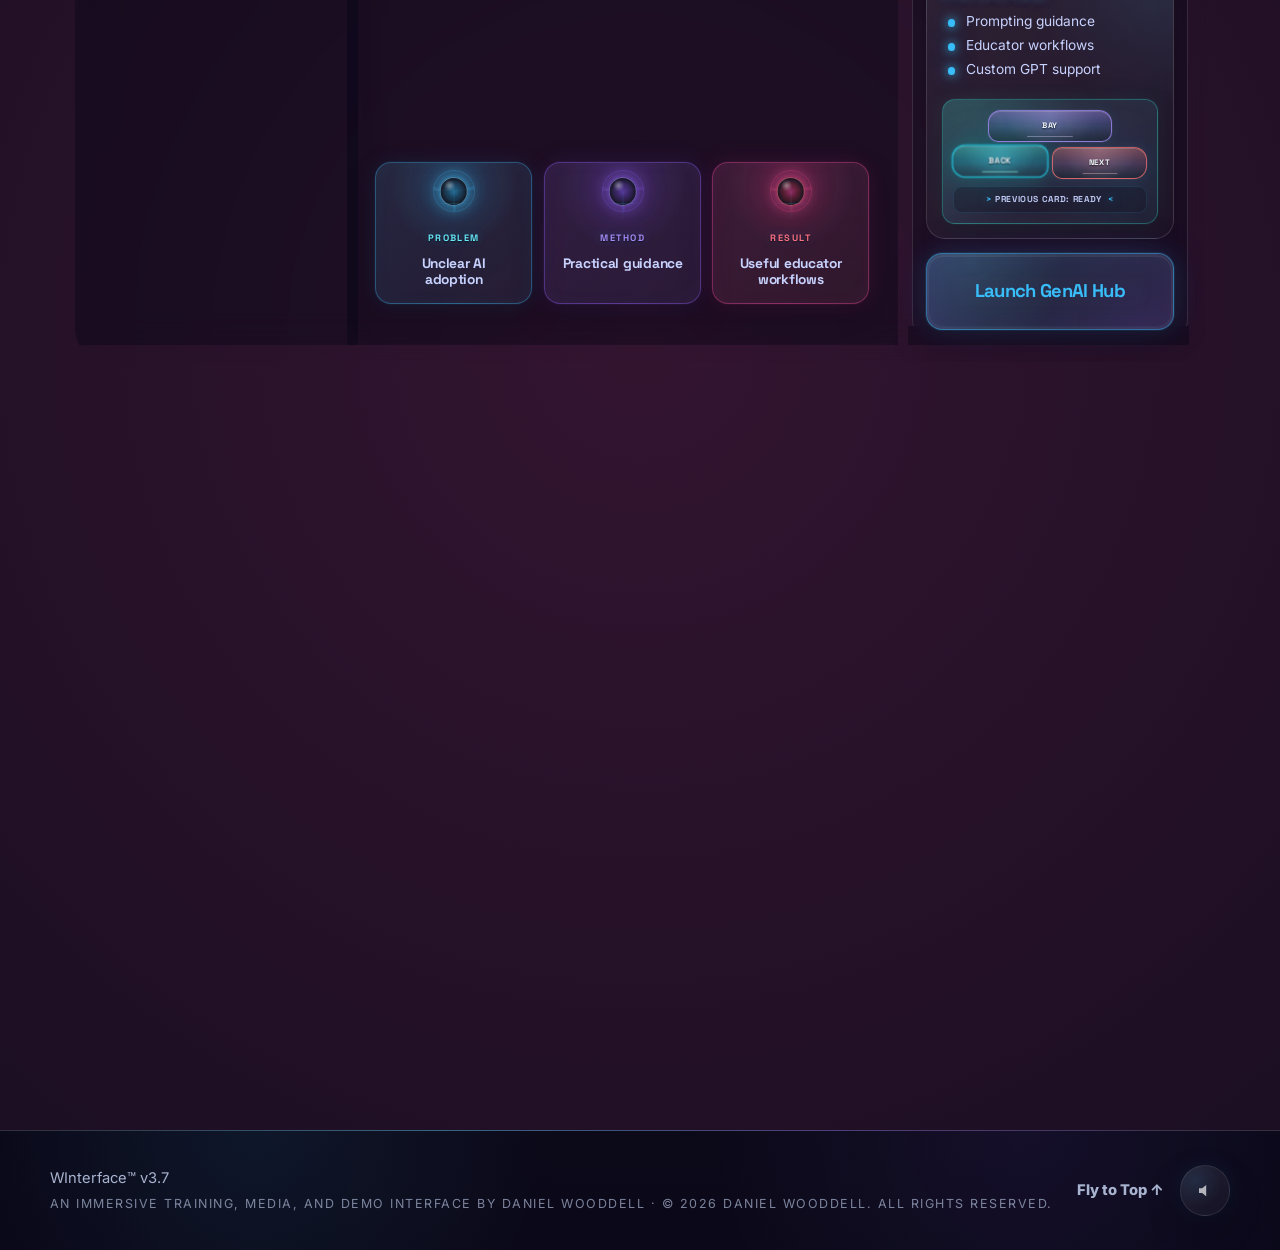
==== commit 23d2b02e: "Add files via upload" ====
--- a/dev/index.html
+++ b/dev/index.html
@@ -1001,7 +1001,7 @@
 <span aria-hidden="true" class="interface-playback-dot"></span>
 <span data-interface-media-status-text="">Showcase Bay Active</span>
 </div>
-<button aria-label="Mute Showcase Bay Audio" aria-pressed="false" class="interface-media-mute" data-interface-media-mute="" title="Mute Showcase Bay Audio" type="button">
+<button aria-label="Mute Media Audio" aria-pressed="false" class="interface-media-mute" data-interface-media-mute="" title="Mute Media Audio" type="button">
 <span aria-hidden="true" class="interface-media-mute-stick"></span>
 <span aria-hidden="true" class="interface-media-mute-orb">
 <svg aria-hidden="true" class="interface-media-mute-icon" focusable="false" viewbox="0 0 24 24">
@@ -1011,7 +1011,7 @@
 <path class="interface-media-mute-slash" d="M5.6 5.6l12.8 12.8"></path>
 </svg>
 </span>
-<span class="sr-only" data-interface-media-mute-text="">Mute Showcase Bay Audio</span>
+<span class="sr-only" data-interface-media-mute-text="">Mute Media Audio</span>
 </button>
 <button aria-pressed="false" class="interface-media-toggle" data-interface-media-toggle="" type="button">
               Expand WInterface 🦇
--- a/css/style-dev.css
+++ b/css/style-dev.css
@@ -9593,3 +9593,912 @@
     letter-spacing: 0.07em !important;
   }
 }
+
+/* =========================================================
+   LIVE SITE WFO MEDIA v3.7 HOTFIX SYNC
+   Ported from accepted WFO Media six-bay baseline.
+   CSS-only: no content, labels, markup, or media data changes.
+========================================================= */
+/* =========================
+   WFO 3.6 SECRET INTEL NORMAL-VIEW VIDEO SPACING GUARD
+   Preserves the latest WFO fixes while keeping the duplicated video player vertically balanced.
+   CSS-only: no button, rail, control, or fullscreen behavior changes.
+========================= */
+
+/* === WFO Media v3.7 Bay 6 Price Expansion Compatibility Patch START ===
+   Adds the sixth bay accent/orb support used by the Bay 6 Price $ expansion.
+   This is intentionally limited to bay accent variables and the sixth bay orb;
+   theme colors, gradients, shadows, media player rules, and Style Matrix behavior are preserved.
+*/
+.interface-system-set-priceEncore,
+.interface-section.interface-system-set-priceEncore {
+  --interface-accent: var(--cyan, #38bdf8);
+  --interface-accent-rgb: 56, 189, 248;
+  --winterface-accent: var(--cyan, #38bdf8);
+  --winterface-accent-rgb: 56, 189, 248;
+  --winterface-accent-text: #7dd3fc;
+  --winterface-accent-soft: rgba(56, 189, 248, 0.095);
+  --winterface-accent-mid: rgba(56, 189, 248, 0.22);
+  --winterface-accent-strong: rgba(56, 189, 248, 0.56);
+}
+
+.interface-set-button:nth-child(4).is-active span {
+  background: var(--online-green, #22c55e) !important;
+  box-shadow: 0 0 16px rgba(34, 197, 94, 0.68), 0 0 34px rgba(56, 189, 248, 0.16) !important;
+  animation: interfaceActiveOrbPulse 2.65s ease-in-out infinite;
+}
+
+.interface-set-button:nth-child(5).is-active span {
+  background: var(--yellow, #fcd612) !important;
+  box-shadow: 0 0 16px rgba(252, 214, 18, 0.68), 0 0 34px rgba(56, 189, 248, 0.16) !important;
+  animation: interfaceActiveOrbPulse 2.65s ease-in-out infinite;
+}
+
+.interface-set-button:nth-child(6).is-active span {
+  background: var(--cyan, #38bdf8) !important;
+  box-shadow: 0 0 16px rgba(56, 189, 248, 0.68), 0 0 34px rgba(252, 214, 18, 0.16) !important;
+  animation: interfaceActiveOrbPulse 2.65s ease-in-out infinite;
+}
+
+.interface-system-set-priceEncore .interface-status-bar > span {
+  border-color: rgba(var(--interface-accent-rgb), 0.18);
+  background: rgba(var(--interface-accent-rgb), 0.055);
+}
+
+.interface-system-set-priceEncore .interface-status-bar > span::before {
+  border-color: rgba(var(--interface-accent-rgb), 0.26);
+}
+
+.interface-system-set-priceEncore .interface-status-bar > span:nth-child(2) i,
+.interface-system-set-priceEncore .interface-status-bar > span:nth-child(3) i {
+  background: var(--interface-accent);
+  box-shadow: 0 0 16px rgba(var(--interface-accent-rgb), 0.62), 0 0 30px rgba(var(--interface-accent-rgb), 0.20);
+}
+
+.interface-system-set-priceEncore .interface-maximize-button {
+  border-color: rgba(var(--interface-accent-rgb), 0.26);
+}
+
+.interface-system-set-priceEncore .interface-maximize-button:hover,
+.interface-system-set-priceEncore .interface-maximize-button:focus-visible,
+.interface-system-set-priceEncore .interface-maximize-button[aria-pressed="true"] {
+  border-color: rgba(var(--interface-accent-rgb), 0.62);
+  box-shadow: 0 0 22px rgba(var(--interface-accent-rgb), 0.24), inset 0 0 18px rgba(var(--interface-accent-rgb), 0.10);
+}
+/* === WFO Media v3.7 Bay 6 Price Expansion Compatibility Patch END === */
+
+/* === WFO Media v3.7 Active Bay Orb Sync Patch START ===
+   Syncs the active bay orb, Media Bay status orbs, and top-right console orb
+   to the active bay color. Left-nav 01-06 path buttons and Style Matrix orbs
+   are intentionally untouched.
+*/
+.interface-section.interface-system-set-primary,
+.interface-system-set-primary {
+  --wfo-active-bay-accent: #3b82f6;
+  --wfo-active-bay-accent-rgb: 59, 130, 246;
+}
+
+.interface-section.interface-system-set-operations,
+.interface-system-set-operations {
+  --wfo-active-bay-accent: #8b5cf6;
+  --wfo-active-bay-accent-rgb: 139, 92, 246;
+}
+
+.interface-section.interface-system-set-media,
+.interface-system-set-media {
+  --wfo-active-bay-accent: #ec4899;
+  --wfo-active-bay-accent-rgb: 236, 72, 153;
+}
+
+.interface-section.interface-system-set-youtubeEncore,
+.interface-system-set-youtubeEncore {
+  --wfo-active-bay-accent: #22c55e;
+  --wfo-active-bay-accent-rgb: 34, 197, 94;
+}
+
+.interface-section.interface-system-set-vimeoEncore,
+.interface-system-set-vimeoEncore {
+  --wfo-active-bay-accent: #fcd612;
+  --wfo-active-bay-accent-rgb: 252, 214, 18;
+}
+
+.interface-section.interface-system-set-priceEncore,
+.interface-system-set-priceEncore {
+  --wfo-active-bay-accent: #38bdf8;
+  --wfo-active-bay-accent-rgb: 56, 189, 248;
+}
+
+.interface-section.interface-system-set-primary .interface-set-button[data-interface-set-button="primary"].is-active,
+.interface-section.interface-system-set-operations .interface-set-button[data-interface-set-button="operations"].is-active,
+.interface-section.interface-system-set-media .interface-set-button[data-interface-set-button="media"].is-active,
+.interface-section.interface-system-set-youtubeEncore .interface-set-button[data-interface-set-button="youtubeEncore"].is-active,
+.interface-section.interface-system-set-vimeoEncore .interface-set-button[data-interface-set-button="vimeoEncore"].is-active,
+.interface-section.interface-system-set-priceEncore .interface-set-button[data-interface-set-button="priceEncore"].is-active {
+  border-color: rgba(var(--wfo-active-bay-accent-rgb), 0.62) !important;
+  background: rgba(var(--wfo-active-bay-accent-rgb), 0.10) !important;
+  box-shadow: 0 0 18px rgba(var(--wfo-active-bay-accent-rgb), 0.22) !important;
+}
+
+.interface-section.interface-system-set-primary .interface-set-button[data-interface-set-button="primary"].is-active span,
+.interface-section.interface-system-set-operations .interface-set-button[data-interface-set-button="operations"].is-active span,
+.interface-section.interface-system-set-media .interface-set-button[data-interface-set-button="media"].is-active span,
+.interface-section.interface-system-set-youtubeEncore .interface-set-button[data-interface-set-button="youtubeEncore"].is-active span,
+.interface-section.interface-system-set-vimeoEncore .interface-set-button[data-interface-set-button="vimeoEncore"].is-active span,
+.interface-section.interface-system-set-priceEncore .interface-set-button[data-interface-set-button="priceEncore"].is-active span {
+  background: var(--wfo-active-bay-accent) !important;
+  box-shadow:
+    0 0 16px rgba(var(--wfo-active-bay-accent-rgb), 0.72),
+    0 0 34px rgba(var(--wfo-active-bay-accent-rgb), 0.24) !important;
+  animation: interfaceActiveOrbPulse 2.65s ease-in-out infinite;
+}
+
+.interface-section .interface-status-mode .interface-status-orb,
+.interface-section .interface-status-count .interface-maximize-button .interface-status-orb {
+  background: var(--wfo-active-bay-accent) !important;
+  box-shadow:
+    0 0 14px rgba(var(--wfo-active-bay-accent-rgb), 0.72),
+    0 0 28px rgba(var(--wfo-active-bay-accent-rgb), 0.28) !important;
+}
+
+.interface-section .interface-status-mode {
+  border-color: rgba(var(--wfo-active-bay-accent-rgb), 0.24) !important;
+  background: rgba(var(--wfo-active-bay-accent-rgb), 0.055) !important;
+}
+
+.interface-section .interface-status-mode::before {
+  border-color: rgba(var(--wfo-active-bay-accent-rgb), 0.30) !important;
+}
+
+.interface-section .interface-status-count .interface-maximize-button {
+  color: var(--wfo-active-bay-accent) !important;
+  border-color: rgba(var(--wfo-active-bay-accent-rgb), 0.30) !important;
+  box-shadow: inset 0 0 14px rgba(var(--wfo-active-bay-accent-rgb), 0.055) !important;
+}
+
+.interface-section .interface-status-count .interface-maximize-button:hover,
+.interface-section .interface-status-count .interface-maximize-button:focus-visible,
+.interface-section .interface-status-count .interface-maximize-button[aria-pressed="true"] {
+  border-color: rgba(var(--wfo-active-bay-accent-rgb), 0.64) !important;
+  background:
+    radial-gradient(circle at 35% 30%, rgba(248, 250, 252, 0.22), transparent 28%),
+    rgba(var(--wfo-active-bay-accent-rgb), 0.10) !important;
+  box-shadow:
+    0 0 20px rgba(var(--wfo-active-bay-accent-rgb), 0.24),
+    inset 0 0 16px rgba(var(--wfo-active-bay-accent-rgb), 0.07) !important;
+}
+
+.interface-section .interface-system-toggle[aria-pressed="true"] i,
+body:not(.winterface-offline) .interface-section .interface-system-toggle i {
+  background: #22c55e !important;
+  box-shadow:
+    0 0 10px rgba(34, 197, 94, 0.95),
+    0 0 24px rgba(34, 197, 94, 0.56),
+    0 0 42px rgba(34, 197, 94, 0.26) !important;
+}
+
+.interface-section .interface-system-toggle[aria-pressed="true"] i::after,
+body:not(.winterface-offline) .interface-section .interface-system-toggle i::after {
+  background: radial-gradient(circle, rgba(34, 197, 94, 0.30), rgba(34, 197, 94, 0.12) 38%, transparent 70%) !important;
+}
+
+body.winterface-offline .interface-section .interface-system-toggle i,
+.interface-section .interface-system-toggle[aria-pressed="false"] i {
+  background: #ef4444 !important;
+  box-shadow:
+    0 0 10px rgba(239, 68, 68, 0.88),
+    0 0 22px rgba(239, 68, 68, 0.46),
+    0 0 38px rgba(239, 68, 68, 0.22) !important;
+}
+
+body.winterface-offline .interface-section .interface-system-toggle i::after,
+.interface-section .interface-system-toggle[aria-pressed="false"] i::after {
+  background: radial-gradient(circle, rgba(239, 68, 68, 0.28), rgba(239, 68, 68, 0.10) 38%, transparent 70%) !important;
+}
+/* === WFO Media v3.7 Active Bay Orb Sync Patch END === */
+
+/* === WFO Media v3.7 Normal Expanded Snap Rail Containment Fix START ===
+   Scope: normal desktop Expanded/Snap media view only.
+   Keeps the six top bay orbs and the six left-rail media cards inside the rail
+   without affecting WF widescreen/maximized view, collapsed view, labels, JS, media playback, or colors.
+*/
+@media (min-width: 1101px) {
+  .interface-section.interface-system-is-media.interface-system-media-expanded:not(.is-winterface-maximized) .interface-rail {
+    min-width: 0 !important;
+    overflow: hidden !important;
+    box-sizing: border-box !important;
+  }
+
+  .interface-section.interface-system-is-media.interface-system-media-expanded:not(.is-winterface-maximized) .interface-rail-header {
+    min-width: 0 !important;
+    gap: clamp(0.36rem, 0.48vw, 0.54rem) !important;
+  }
+
+  .interface-section.interface-system-is-media.interface-system-media-expanded:not(.is-winterface-maximized) .interface-rail-header > div:first-child {
+    flex: 0 1 auto !important;
+    min-width: 0 !important;
+    max-width: clamp(4.15rem, 38%, 5.85rem) !important;
+  }
+
+  .interface-section.interface-system-is-media.interface-system-media-expanded:not(.is-winterface-maximized) .interface-set-controls {
+    flex: 0 1 auto !important;
+    min-width: 0 !important;
+    max-width: calc(100% - 4.7rem) !important;
+    gap: clamp(0.18rem, 0.24vw, 0.28rem) !important;
+    overflow: hidden !important;
+  }
+
+  .interface-section.interface-system-is-media.interface-system-media-expanded:not(.is-winterface-maximized) .interface-set-button {
+    flex: 0 0 auto !important;
+    width: clamp(1.02rem, 1.04vw, 1.16rem) !important;
+    height: clamp(1.02rem, 1.04vw, 1.16rem) !important;
+  }
+
+  .interface-section.interface-system-is-media.interface-system-media-expanded:not(.is-winterface-maximized) .interface-set-button span {
+    inset: clamp(0.27rem, 0.30vw, 0.31rem) !important;
+  }
+
+  .interface-section.interface-system-is-media.interface-system-media-expanded:not(.is-winterface-maximized) .interface-set-button:hover,
+  .interface-section.interface-system-is-media.interface-system-media-expanded:not(.is-winterface-maximized) .interface-set-button:focus-visible,
+  .interface-section.interface-system-is-media.interface-system-media-expanded:not(.is-winterface-maximized) .interface-set-button.is-active {
+    transform: translateY(-1px) scale(1.02) !important;
+  }
+
+  .interface-section.interface-system-is-media.interface-system-media-expanded:not(.is-winterface-maximized) .interface-path-list,
+  .interface-section.interface-system-is-media.interface-system-media-expanded:not(.is-winterface-maximized) .interface-path {
+    min-width: 0 !important;
+    width: 100% !important;
+    max-width: 100% !important;
+    box-sizing: border-box !important;
+  }
+
+  .interface-section.interface-system-is-media.interface-system-media-expanded:not(.is-winterface-maximized) .interface-path {
+    overflow: hidden !important;
+    padding-inline: clamp(0.54rem, 0.66vw, 0.68rem) !important;
+  }
+
+  .interface-section.interface-system-is-media.interface-system-media-expanded:not(.is-winterface-maximized) .interface-path:hover,
+  .interface-section.interface-system-is-media.interface-system-media-expanded:not(.is-winterface-maximized) .interface-path:focus-visible,
+  .interface-section.interface-system-is-media.interface-system-media-expanded:not(.is-winterface-maximized) .interface-path.is-active {
+    transform: translateX(0) !important;
+  }
+
+  .interface-section.interface-system-is-media.interface-system-media-expanded:not(.is-winterface-maximized) .interface-path strong {
+    min-width: 0 !important;
+    max-width: 100% !important;
+    overflow: hidden !important;
+    text-overflow: ellipsis !important;
+    white-space: nowrap !important;
+  }
+}
+/* === WFO Media v3.7 Normal Expanded Snap Rail Containment Fix END === */
+
+/* === WFO Media v3.7 Normal Expanded Snap Orb Hover Clip Final Fix START ===
+   Scope: normal desktop Expanded/Snap media view only.
+   Prevents top-edge clipping on hover/active bay orbs by giving the orb row
+   vertical clearance and removing the upward hover lift only in this affected view.
+*/
+@media (min-width: 1101px) {
+  .interface-section.interface-system-is-media.interface-system-media-expanded:not(.is-winterface-maximized) .interface-rail {
+    overflow-x: hidden !important;
+    overflow-y: visible !important;
+    padding-top: clamp(0.95rem, 1.08vw, 1.12rem) !important;
+  }
+
+  .interface-section.interface-system-is-media.interface-system-media-expanded:not(.is-winterface-maximized) .interface-rail-header {
+    min-height: clamp(2.85rem, 3.18vw, 3.12rem) !important;
+    padding-block: clamp(0.24rem, 0.34vw, 0.32rem) !important;
+    align-items: center !important;
+    overflow: visible !important;
+    box-sizing: border-box !important;
+  }
+
+  .interface-section.interface-system-is-media.interface-system-media-expanded:not(.is-winterface-maximized) .interface-set-controls {
+    min-height: clamp(1.92rem, 2.15vw, 2.08rem) !important;
+    padding-block: clamp(0.24rem, 0.32vw, 0.30rem) !important;
+    align-items: center !important;
+    overflow: visible !important;
+    box-sizing: border-box !important;
+  }
+
+  .interface-section.interface-system-is-media.interface-system-media-expanded:not(.is-winterface-maximized) .interface-set-button {
+    margin-block: clamp(0.08rem, 0.12vw, 0.12rem) !important;
+    transform-origin: center center !important;
+  }
+
+  .interface-section.interface-system-is-media.interface-system-media-expanded:not(.is-winterface-maximized) .interface-set-button:hover,
+  .interface-section.interface-system-is-media.interface-system-media-expanded:not(.is-winterface-maximized) .interface-set-button:focus-visible,
+  .interface-section.interface-system-is-media.interface-system-media-expanded:not(.is-winterface-maximized) .interface-set-button.is-active {
+    transform: translateY(0) scale(1.02) !important;
+  }
+}
+/* === WFO Media v3.7 Normal Expanded Snap Orb Hover Clip Final Fix END === */
+
+
+/* === WFO Media v3.7 Native MP4 Frame Compatibility Patch START === */
+.interface-video-frame[data-interface-video-frame-wrap].is-interface-mp4-frame iframe[data-interface-media-frame] {
+  display: none !important;
+}
+.interface-video-frame[data-interface-video-frame-wrap].is-interface-mp4-frame video[data-interface-native-video] {
+  display: block !important;
+  width: 100% !important;
+  height: 100% !important;
+  border: 0 !important;
+  border-radius: inherit !important;
+  background: #020617 !important;
+  object-fit: contain !important;
+}
+/* === WFO Media v3.7 Native MP4 Frame Compatibility Patch END === */
+
+/* =========================
+   WFO v3.7 mobile browser WInterface canvas sync
+   Scope: phone/tablet browsers only. Preserves WInterface content/UI while using the stable standalone mobile canvas behavior.
+========================= */
+
+@media (max-width: 1180px) and (pointer: coarse) {
+  body.winterface-mobile-browser-canvas {
+    overflow-x: auto !important;
+    overscroll-behavior-x: contain !important;
+    touch-action: pan-x pan-y !important;
+  }
+
+  body.winterface-mobile-browser-canvas .interface-section {
+    position: relative !important;
+    box-sizing: border-box !important;
+    width: var(--wi-mobile-scaled-w, 738px) !important;
+    height: var(--wi-mobile-scaled-h, 415px) !important;
+    min-width: var(--wi-mobile-scaled-w, 738px) !important;
+    min-height: var(--wi-mobile-scaled-h, 415px) !important;
+    max-width: none !important;
+    max-height: none !important;
+    margin-left: 0 !important;
+    margin-right: 0 !important;
+    padding: 0 !important;
+    overflow: visible !important;
+    transform: none !important;
+  }
+
+  body.winterface-mobile-browser-canvas .interface-section::before {
+    content: none !important;
+  }
+
+  body.winterface-mobile-browser-canvas .interface-section .interface-header {
+    display: none !important;
+  }
+
+  body.winterface-mobile-browser-canvas .interface-section .interface-shell {
+    position: absolute !important;
+    inset: auto !important;
+    top: 0 !important;
+    left: 0 !important;
+    display: flex !important;
+    flex-direction: column !important;
+    width: var(--wi-mobile-canvas-w, 1366px) !important;
+    height: var(--wi-mobile-canvas-h, 768px) !important;
+    min-width: var(--wi-mobile-canvas-w, 1366px) !important;
+    min-height: var(--wi-mobile-canvas-h, 768px) !important;
+    max-width: none !important;
+    max-height: none !important;
+    margin: 0 !important;
+    padding: 0.92rem !important;
+    border-radius: 30px !important;
+    overflow: hidden !important;
+    transform: scale(var(--wi-mobile-phone-scale, 0.54)) !important;
+    transform-origin: top left !important;
+  }
+
+  body.winterface-mobile-browser-canvas .interface-section .interface-status-bar {
+    display: grid !important;
+    grid-template-columns: max-content max-content minmax(0, 1fr) max-content !important;
+    align-items: center !important;
+    justify-content: stretch !important;
+    column-gap: 0.72rem !important;
+    flex: 0 0 auto !important;
+    min-height: 4.35rem !important;
+    margin-bottom: 0.82rem !important;
+    padding: 0.82rem 1rem !important;
+    overflow: visible !important;
+  }
+
+  body.winterface-mobile-browser-canvas .interface-section .interface-status-bar > *,
+  body.winterface-mobile-browser-canvas .interface-section .interface-status-bar > span,
+  body.winterface-mobile-browser-canvas .interface-section .interface-system-toggle,
+  body.winterface-mobile-browser-canvas .interface-section .interface-theme-selector,
+  body.winterface-mobile-browser-canvas .interface-section .interface-theme-toggle {
+    width: auto !important;
+    max-width: none !important;
+    min-width: 0 !important;
+    white-space: nowrap !important;
+  }
+
+  body.winterface-mobile-browser-canvas .interface-section .interface-system-toggle,
+  body.winterface-mobile-browser-canvas .interface-section .interface-status-mode {
+    justify-self: start !important;
+    width: max-content !important;
+    min-width: 0 !important;
+    max-width: max-content !important;
+    padding-left: 0.78rem !important;
+    padding-right: 0.78rem !important;
+    gap: 0.42rem !important;
+  }
+
+  body.winterface-mobile-browser-canvas .interface-section .interface-system-toggle span,
+  body.winterface-mobile-browser-canvas .interface-section .interface-status-mode span {
+    width: auto !important;
+    min-width: 0 !important;
+    max-width: none !important;
+    white-space: nowrap !important;
+  }
+
+  body.winterface-mobile-browser-canvas .interface-section .interface-status-mode .interface-status-orb {
+    flex: 0 0 auto !important;
+  }
+
+  body.winterface-mobile-browser-canvas .interface-section .interface-theme-selector {
+    order: initial !important;
+    display: inline-flex !important;
+    justify-self: end !important;
+    justify-content: flex-end !important;
+    align-self: center !important;
+    width: max-content !important;
+    min-width: max-content !important;
+    margin-left: auto !important;
+    margin-right: 0 !important;
+  }
+
+  body.winterface-mobile-browser-canvas .interface-section .interface-status-count {
+    justify-self: end !important;
+    align-self: center !important;
+    margin-left: 0 !important;
+    margin-right: 0 !important;
+  }
+
+  body.winterface-mobile-browser-canvas .interface-section .interface-theme-toggle,
+  body.winterface-mobile-browser-canvas .interface-section .interface-system-toggle,
+  body.winterface-mobile-browser-canvas .interface-section .interface-status-item {
+    justify-content: center !important;
+  }
+
+  body.winterface-mobile-browser-canvas .interface-section .interface-theme-menu {
+    right: 0 !important;
+    left: auto !important;
+    width: 22rem !important;
+    transform-origin: top right !important;
+  }
+
+  body.winterface-mobile-browser-canvas .interface-section .interface-grid {
+    display: grid !important;
+    flex: 1 1 auto !important;
+    min-height: 0 !important;
+    height: auto !important;
+    grid-template-columns: minmax(220px, 0.62fr) minmax(0, 1.58fr) minmax(270px, 0.82fr) !important;
+    gap: 0.9rem !important;
+    align-items: stretch !important;
+    overflow: hidden !important;
+  }
+
+  body.winterface-mobile-browser-canvas .interface-section.interface-system-media-expanded .interface-grid {
+    grid-template-columns: minmax(220px, 0.48fr) minmax(0, 2fr) !important;
+  }
+
+  body.winterface-mobile-browser-canvas .interface-section.interface-system-media-expanded .interface-core {
+    grid-column: auto !important;
+  }
+
+  body.winterface-mobile-browser-canvas .interface-section.interface-system-media-expanded .interface-side-panel {
+    display: none !important;
+  }
+
+  body.winterface-mobile-browser-canvas .interface-section .interface-rail,
+  body.winterface-mobile-browser-canvas .interface-section .interface-core,
+  body.winterface-mobile-browser-canvas .interface-section .interface-side-panel {
+    min-height: 0 !important;
+    max-height: none !important;
+    overflow: hidden !important;
+  }
+
+  body.winterface-mobile-browser-canvas .interface-section .interface-rail {
+    display: grid !important;
+    grid-template-columns: 1fr !important;
+    grid-template-rows: auto minmax(0, 1fr) !important;
+    gap: 0.64rem !important;
+    padding: 0.85rem !important;
+  }
+
+  body.winterface-mobile-browser-canvas .interface-section .interface-rail-header {
+    display: flex !important;
+    align-items: center !important;
+    justify-content: space-between !important;
+    gap: 0.65rem !important;
+    min-height: 2.25rem !important;
+  }
+
+  body.winterface-mobile-browser-canvas .interface-section .interface-set-controls {
+    display: inline-flex !important;
+    flex-wrap: nowrap !important;
+    gap: 0.36rem !important;
+    max-width: none !important;
+    overflow: visible !important;
+  }
+
+  body.winterface-mobile-browser-canvas .interface-section .interface-path-list {
+    display: grid !important;
+    grid-template-columns: 1fr !important;
+    grid-template-rows: repeat(6, minmax(0, 1fr)) !important;
+    gap: 0.5rem !important;
+    min-height: 0 !important;
+    height: 100% !important;
+    overflow: hidden !important;
+  }
+
+  body.winterface-mobile-browser-canvas .interface-section .interface-path {
+    min-height: 0 !important;
+    height: auto !important;
+    padding: 0.58rem 0.68rem !important;
+    gap: 0.72rem !important;
+    grid-template-columns: auto minmax(0, 1fr) !important;
+  }
+
+  body.winterface-mobile-browser-canvas .interface-section .interface-path span {
+    width: 1.62rem !important;
+    height: 1.62rem !important;
+  }
+
+  body.winterface-mobile-browser-canvas .interface-section .interface-core {
+    display: flex !important;
+    flex-direction: column !important;
+    justify-content: flex-start !important;
+    min-height: 0 !important;
+    padding: clamp(1.25rem, 2vw, 2.1rem) !important;
+  }
+
+  body.winterface-mobile-browser-canvas .interface-section .interface-command {
+    flex: 0 0 auto !important;
+    width: min(100%, 42rem) !important;
+    margin-inline: auto !important;
+  }
+
+  body.winterface-mobile-browser-canvas .interface-section .interface-response[data-interface-response] {
+    min-height: 0 !important;
+    flex: 0 1 auto !important;
+  }
+
+  body.winterface-mobile-browser-canvas .interface-section .interface-media-panel:not([hidden]) {
+    flex: 1 1 auto !important;
+    min-height: 0 !important;
+    margin-top: 1.2rem !important;
+    margin-bottom: 0 !important;
+    overflow: visible !important;
+  }
+
+  body.winterface-mobile-browser-canvas .interface-section .interface-video-frame,
+  body.winterface-mobile-browser-canvas .interface-section .interface-showcase-frame {
+    max-height: 430px !important;
+  }
+
+  body.winterface-mobile-browser-canvas .interface-section .interface-media-actions {
+    display: grid !important;
+    grid-template-columns: minmax(0, 1fr) auto minmax(0, 1fr) !important;
+    align-items: center !important;
+    gap: 0.72rem !important;
+    transform: translateY(-6px) !important;
+  }
+
+  body.winterface-mobile-browser-canvas .interface-section .interface-playback-status {
+    justify-self: start !important;
+    width: min(100%, 22rem) !important;
+    min-height: 2.18rem !important;
+  }
+
+  body.winterface-mobile-browser-canvas .interface-section .interface-media-mute {
+    justify-self: center !important;
+  }
+
+  body.winterface-mobile-browser-canvas .interface-section .interface-media-toggle {
+    justify-self: end !important;
+    width: min(100%, 22rem) !important;
+    min-height: 2.18rem !important;
+  }
+
+  body.winterface-mobile-browser-canvas .interface-section .interface-side-panel {
+    display: grid !important;
+    grid-template-columns: 1fr !important;
+    grid-template-rows: minmax(7.25rem, auto) minmax(0, 1fr) minmax(4.5rem, auto) !important;
+    gap: 0.9rem !important;
+    min-height: 0 !important;
+  }
+
+  body.winterface-mobile-browser-canvas .interface-section .interface-output-card,
+  body.winterface-mobile-browser-canvas .interface-section .interface-output-card-soft,
+  body.winterface-mobile-browser-canvas .interface-section .interface-jump-link {
+    min-height: 0 !important;
+  }
+}
+
+/* === WFO Media Theme-Synced Controller Sound Button START ===
+   CSS-only. The WF Media controller sound button inherits from the current
+   Style Matrix palette variables so the volume control follows the selected
+   theme without changing HTML, JS, content, or layout.
+*/
+.interface-section .interface-media-mute::before {
+  background: radial-gradient(ellipse at center, rgba(var(--style-matrix-orb-left-rgb), 0.34), rgba(var(--style-matrix-orb-right-rgb), 0.18) 42%, transparent 72%) !important;
+}
+
+.interface-section .interface-media-mute-stick {
+  background:
+    linear-gradient(180deg, rgba(248, 250, 252, 0.18), transparent 22%),
+    linear-gradient(180deg, rgba(var(--style-matrix-orb-left-rgb), 0.72), rgba(var(--style-matrix-orb-right-rgb), 0.32)) !important;
+  border-color: rgba(var(--style-matrix-orb-left-rgb), 0.34) !important;
+  box-shadow:
+    inset 0 0 9px rgba(248, 250, 252, 0.08),
+    0 0 16px rgba(var(--style-matrix-orb-left-rgb), 0.24) !important;
+}
+
+.interface-section .interface-media-mute-orb {
+  border-color: rgba(var(--style-matrix-orb-left-rgb), 0.62) !important;
+  background:
+    radial-gradient(circle at 32% 24%, rgba(255, 255, 255, 0.30), transparent 20%),
+    radial-gradient(circle at 46% 46%, rgba(var(--style-matrix-orb-left-rgb), 0.82), rgba(var(--style-matrix-orb-right-rgb), 0.52) 48%, rgba(8, 10, 22, 0.98) 100%) !important;
+  box-shadow:
+    inset 0 0 14px rgba(255, 255, 255, 0.10),
+    inset 0 -10px 18px rgba(8, 10, 22, 0.58),
+    0 0 16px rgba(var(--style-matrix-orb-left-rgb), 0.42),
+    0 0 34px rgba(var(--style-matrix-orb-right-rgb), 0.20) !important;
+}
+
+.interface-section .interface-media-mute-orb::before {
+  border-color: rgba(var(--style-matrix-orb-left-rgb), 0.22) !important;
+  box-shadow:
+    0 0 20px rgba(var(--style-matrix-orb-left-rgb), 0.20),
+    inset 0 0 16px rgba(var(--style-matrix-orb-right-rgb), 0.10) !important;
+}
+
+.interface-section .interface-media-mute:hover .interface-media-mute-orb,
+.interface-section .interface-media-mute:focus-visible .interface-media-mute-orb {
+  border-color: rgba(var(--style-matrix-orb-right-rgb), 0.82) !important;
+  box-shadow:
+    inset 0 0 16px rgba(255, 255, 255, 0.13),
+    inset 0 -10px 18px rgba(8, 10, 22, 0.52),
+    0 0 22px rgba(var(--style-matrix-orb-left-rgb), 0.52),
+    0 0 42px rgba(var(--style-matrix-orb-right-rgb), 0.24) !important;
+}
+
+.interface-section .interface-media-mute.is-muted .interface-media-mute-orb {
+  background:
+    radial-gradient(circle at 32% 24%, rgba(255, 255, 255, 0.24), transparent 21%),
+    radial-gradient(circle at 46% 46%, rgba(var(--style-matrix-orb-left-rgb), 0.62), rgba(var(--style-matrix-orb-right-rgb), 0.36) 50%, rgba(8, 10, 22, 0.98) 100%) !important;
+  box-shadow:
+    inset 0 0 14px rgba(255, 255, 255, 0.09),
+    inset 0 -10px 18px rgba(8, 10, 22, 0.58),
+    0 0 20px rgba(var(--style-matrix-orb-left-rgb), 0.42),
+    0 0 38px rgba(var(--style-matrix-orb-right-rgb), 0.22) !important;
+}
+/* === WFO Media Theme-Synced Controller Sound Button END === */
+
+/* v3.7 Hover Caption / Live Media sync: keep the Live Media / Auto-Play button cyan in Bay 3.
+   This overrides older Showcase Bay pink status-button treatment only for the integrated
+   Live Media button, preserving the button text, behavior, and layout. */
+.interface-section.interface-system-set-media .interface-media-actions .interface-playback-status.is-autoplay-linked,
+.interface-section.interface-system-set-media .interface-media-actions .interface-playback-status.is-autoplay-linked:not(.interface-playback-is-playing) {
+  color: var(--text) !important;
+  border-color: rgba(56, 189, 248, 0.48) !important;
+  background:
+    linear-gradient(145deg, rgba(56, 189, 248, 0.17), rgba(139, 92, 246, 0.095)),
+    radial-gradient(circle at 18% 12%, rgba(125, 211, 252, 0.13), transparent 44%),
+    radial-gradient(circle at 88% 92%, rgba(139, 92, 246, 0.10), transparent 46%),
+    rgba(255, 255, 255, 0.055) !important;
+  box-shadow:
+    0 0 0 1px rgba(56, 189, 248, 0.105),
+    0 16px 38px rgba(0, 0, 0, 0.24),
+    0 0 28px rgba(56, 189, 248, 0.18),
+    0 0 52px rgba(139, 92, 246, 0.075),
+    inset 0 0 0 1px rgba(255, 255, 255, 0.055),
+    inset 0 0 30px rgba(56, 189, 248, 0.062) !important;
+}
+
+.interface-section.interface-system-set-media .interface-media-actions .interface-playback-status.is-autoplay-linked::before,
+.interface-section.interface-system-set-media .interface-media-actions .interface-playback-status.is-autoplay-linked:not(.interface-playback-is-playing)::before {
+  background:
+    linear-gradient(90deg, transparent, rgba(125, 211, 252, 0.32), rgba(139, 92, 246, 0.18), transparent) !important;
+  opacity: 0.64 !important;
+}
+
+.interface-section.interface-system-set-media .interface-media-actions .interface-playback-status.is-autoplay-linked::after,
+.interface-section.interface-system-set-media .interface-media-actions .interface-playback-status.is-autoplay-linked:not(.interface-playback-is-playing)::after {
+  border-color: rgba(255, 255, 255, 0.060) !important;
+  box-shadow:
+    inset 0 1px 0 rgba(255, 255, 255, 0.070),
+    inset 0 -1px 0 rgba(56, 189, 248, 0.055) !important;
+}
+
+.interface-section.interface-system-set-media .interface-media-actions .interface-playback-status.is-autoplay-linked:hover,
+.interface-section.interface-system-set-media .interface-media-actions .interface-playback-status.is-autoplay-linked:focus-visible,
+.interface-section.interface-system-set-media .interface-media-actions .interface-playback-status.is-autoplay-linked:not(.interface-playback-is-playing):hover,
+.interface-section.interface-system-set-media .interface-media-actions .interface-playback-status.is-autoplay-linked:not(.interface-playback-is-playing):focus-visible {
+  transform: translateY(-2px) !important;
+  color: var(--text) !important;
+  border-color: rgba(56, 189, 248, 0.72) !important;
+  background:
+    linear-gradient(145deg, rgba(56, 189, 248, 0.21), rgba(139, 92, 246, 0.125)),
+    radial-gradient(circle at 18% 12%, rgba(125, 211, 252, 0.17), transparent 44%),
+    radial-gradient(circle at 88% 92%, rgba(139, 92, 246, 0.13), transparent 46%),
+    rgba(255, 255, 255, 0.065) !important;
+  box-shadow:
+    0 0 0 1px rgba(56, 189, 248, 0.14),
+    0 18px 42px rgba(0, 0, 0, 0.26),
+    0 0 34px rgba(56, 189, 248, 0.24),
+    0 0 60px rgba(139, 92, 246, 0.10),
+    inset 0 0 0 1px rgba(255, 255, 255, 0.070),
+    inset 0 0 34px rgba(56, 189, 248, 0.080) !important;
+}
+
+.interface-section.interface-system-set-media .interface-media-actions .interface-playback-status.is-autoplay-linked:hover::before,
+.interface-section.interface-system-set-media .interface-media-actions .interface-playback-status.is-autoplay-linked:focus-visible::before,
+.interface-section.interface-system-set-media .interface-media-actions .interface-playback-status.is-autoplay-linked:not(.interface-playback-is-playing):hover::before,
+.interface-section.interface-system-set-media .interface-media-actions .interface-playback-status.is-autoplay-linked:not(.interface-playback-is-playing):focus-visible::before {
+  background:
+    linear-gradient(90deg, transparent, rgba(125, 211, 252, 0.36), rgba(139, 92, 246, 0.20), transparent) !important;
+  opacity: 0.72 !important;
+}
+
+/* === v3.7 FINAL: Bay 3 Live Media Button Cyan Override START ===
+   Keeps the integrated Live Media / Auto-Play button visually consistent in Bay 3.
+   This override is intentionally scoped to the autoplay-linked Live Media button only,
+   so Showcase/Bay 3 card styling, media content, labels, and layout remain unchanged.
+*/
+.interface-section.interface-system-set-media .interface-media-actions .interface-playback-status.is-autoplay-linked,
+.interface-section.interface-system-set-media .interface-media-actions .interface-playback-status.is-autoplay-linked:not(.interface-playback-is-playing),
+.interface-section.interface-system-set-media .interface-media-actions .interface-playback-status.is-autoplay-linked.interface-playback-is-playing,
+.interface-section.interface-system-is-media.interface-system-set-media .interface-media-actions .interface-playback-status.is-autoplay-linked,
+.interface-section.interface-system-is-media.interface-system-set-media .interface-media-actions .interface-playback-status.is-autoplay-linked:not(.interface-playback-is-playing),
+.interface-section.interface-system-is-media.interface-system-set-media .interface-media-actions .interface-playback-status.is-autoplay-linked.interface-playback-is-playing {
+  color: var(--text) !important;
+  border-color: rgba(56, 189, 248, 0.58) !important;
+  background:
+    linear-gradient(145deg, rgba(56, 189, 248, 0.18), rgba(139, 92, 246, 0.10)),
+    radial-gradient(circle at 18% 12%, rgba(125, 211, 252, 0.16), transparent 44%),
+    radial-gradient(circle at 88% 92%, rgba(139, 92, 246, 0.12), transparent 46%),
+    rgba(255, 255, 255, 0.055) !important;
+  box-shadow:
+    0 0 0 1px rgba(56, 189, 248, 0.12),
+    0 16px 38px rgba(0, 0, 0, 0.24),
+    0 0 30px rgba(56, 189, 248, 0.22),
+    0 0 54px rgba(139, 92, 246, 0.09),
+    inset 0 0 0 1px rgba(255, 255, 255, 0.060),
+    inset 0 0 30px rgba(56, 189, 248, 0.070) !important;
+}
+
+.interface-section.interface-system-set-media .interface-media-actions .interface-playback-status.is-autoplay-linked::before,
+.interface-section.interface-system-set-media .interface-media-actions .interface-playback-status.is-autoplay-linked:not(.interface-playback-is-playing)::before,
+.interface-section.interface-system-set-media .interface-media-actions .interface-playback-status.is-autoplay-linked.interface-playback-is-playing::before,
+.interface-section.interface-system-is-media.interface-system-set-media .interface-media-actions .interface-playback-status.is-autoplay-linked::before,
+.interface-section.interface-system-is-media.interface-system-set-media .interface-media-actions .interface-playback-status.is-autoplay-linked:not(.interface-playback-is-playing)::before,
+.interface-section.interface-system-is-media.interface-system-set-media .interface-media-actions .interface-playback-status.is-autoplay-linked.interface-playback-is-playing::before {
+  background:
+    linear-gradient(90deg, transparent, rgba(125, 211, 252, 0.36), rgba(139, 92, 246, 0.20), transparent) !important;
+  opacity: 0.70 !important;
+}
+
+.interface-section.interface-system-set-media .interface-media-actions .interface-playback-status.is-autoplay-linked::after,
+.interface-section.interface-system-set-media .interface-media-actions .interface-playback-status.is-autoplay-linked:not(.interface-playback-is-playing)::after,
+.interface-section.interface-system-set-media .interface-media-actions .interface-playback-status.is-autoplay-linked.interface-playback-is-playing::after,
+.interface-section.interface-system-is-media.interface-system-set-media .interface-media-actions .interface-playback-status.is-autoplay-linked::after,
+.interface-section.interface-system-is-media.interface-system-set-media .interface-media-actions .interface-playback-status.is-autoplay-linked:not(.interface-playback-is-playing)::after,
+.interface-section.interface-system-is-media.interface-system-set-media .interface-media-actions .interface-playback-status.is-autoplay-linked.interface-playback-is-playing::after {
+  border-color: rgba(255, 255, 255, 0.065) !important;
+  box-shadow:
+    inset 0 1px 0 rgba(255, 255, 255, 0.075),
+    inset 0 -1px 0 rgba(56, 189, 248, 0.060) !important;
+}
+
+.interface-section.interface-system-set-media .interface-media-actions .interface-playback-status.is-autoplay-linked:hover,
+.interface-section.interface-system-set-media .interface-media-actions .interface-playback-status.is-autoplay-linked:focus-visible,
+.interface-section.interface-system-set-media .interface-media-actions .interface-playback-status.is-autoplay-linked:not(.interface-playback-is-playing):hover,
+.interface-section.interface-system-set-media .interface-media-actions .interface-playback-status.is-autoplay-linked:not(.interface-playback-is-playing):focus-visible,
+.interface-section.interface-system-set-media .interface-media-actions .interface-playback-status.is-autoplay-linked.interface-playback-is-playing:hover,
+.interface-section.interface-system-set-media .interface-media-actions .interface-playback-status.is-autoplay-linked.interface-playback-is-playing:focus-visible,
+.interface-section.interface-system-is-media.interface-system-set-media .interface-media-actions .interface-playback-status.is-autoplay-linked:hover,
+.interface-section.interface-system-is-media.interface-system-set-media .interface-media-actions .interface-playback-status.is-autoplay-linked:focus-visible {
+  color: var(--text) !important;
+  border-color: rgba(56, 189, 248, 0.76) !important;
+  background:
+    linear-gradient(145deg, rgba(56, 189, 248, 0.22), rgba(139, 92, 246, 0.13)),
+    radial-gradient(circle at 18% 12%, rgba(125, 211, 252, 0.19), transparent 44%),
+    radial-gradient(circle at 88% 92%, rgba(139, 92, 246, 0.14), transparent 46%),
+    rgba(255, 255, 255, 0.065) !important;
+  box-shadow:
+    0 0 0 1px rgba(56, 189, 248, 0.15),
+    0 18px 42px rgba(0, 0, 0, 0.26),
+    0 0 36px rgba(56, 189, 248, 0.26),
+    0 0 62px rgba(139, 92, 246, 0.11),
+    inset 0 0 0 1px rgba(255, 255, 255, 0.075),
+    inset 0 0 34px rgba(56, 189, 248, 0.085) !important;
+}
+/* === v3.7 FINAL: Bay 3 Live Media Button Cyan Override END === */
+
+/* === v3.7 FINAL: Live Media Button Consistency Across Bays START ===
+   Keeps the integrated Live Media / Auto-Play button visually consistent in every bay,
+   including Bay 3/Showcase-style media sets that previously inherited pink treatment.
+   This is scoped to the autoplay-linked Live Media control only. */
+html body .interface-section.interface-system-is-media[class*="interface-system-set-"] .interface-core .interface-media-actions .interface-playback-status.is-autoplay-linked,
+html body .interface-section.interface-system-is-media[class*="interface-system-set-"] .interface-core .interface-media-actions .interface-playback-status.is-autoplay-linked:not(.interface-playback-is-playing),
+html body .interface-section.interface-system-is-media[class*="interface-system-set-"] .interface-core .interface-media-actions .interface-playback-status.is-autoplay-linked.interface-playback-is-playing,
+html body .interface-section[class*="interface-system-set-"] .interface-core .interface-media-actions .interface-playback-status.is-autoplay-linked,
+html body .interface-section[class*="interface-system-set-"] .interface-core .interface-media-actions .interface-playback-status.is-autoplay-linked:not(.interface-playback-is-playing),
+html body .interface-section[class*="interface-system-set-"] .interface-core .interface-media-actions .interface-playback-status.is-autoplay-linked.interface-playback-is-playing {
+  color: var(--text) !important;
+  border-color: rgba(56, 189, 248, 0.58) !important;
+  background:
+    linear-gradient(145deg, rgba(56, 189, 248, 0.18), rgba(139, 92, 246, 0.10)),
+    radial-gradient(circle at 18% 12%, rgba(125, 211, 252, 0.16), transparent 44%),
+    radial-gradient(circle at 88% 92%, rgba(139, 92, 246, 0.12), transparent 46%),
+    rgba(255, 255, 255, 0.055) !important;
+  box-shadow:
+    0 0 0 1px rgba(56, 189, 248, 0.12),
+    0 16px 38px rgba(0, 0, 0, 0.24),
+    0 0 30px rgba(56, 189, 248, 0.22),
+    0 0 54px rgba(139, 92, 246, 0.09),
+    inset 0 0 0 1px rgba(255, 255, 255, 0.060),
+    inset 0 0 30px rgba(56, 189, 248, 0.070) !important;
+}
+
+html body .interface-section.interface-system-is-media[class*="interface-system-set-"] .interface-core .interface-media-actions .interface-playback-status.is-autoplay-linked::before,
+html body .interface-section[class*="interface-system-set-"] .interface-core .interface-media-actions .interface-playback-status.is-autoplay-linked::before {
+  background:
+    linear-gradient(90deg, transparent, rgba(125, 211, 252, 0.36), rgba(139, 92, 246, 0.20), transparent) !important;
+  opacity: 0.70 !important;
+}
+
+html body .interface-section.interface-system-is-media[class*="interface-system-set-"] .interface-core .interface-media-actions .interface-playback-status.is-autoplay-linked::after,
+html body .interface-section[class*="interface-system-set-"] .interface-core .interface-media-actions .interface-playback-status.is-autoplay-linked::after {
+  border-color: rgba(255, 255, 255, 0.065) !important;
+  box-shadow:
+    inset 0 1px 0 rgba(255, 255, 255, 0.075),
+    inset 0 -1px 0 rgba(56, 189, 248, 0.060) !important;
+}
+
+html body .interface-section.interface-system-is-media[class*="interface-system-set-"] .interface-core .interface-media-actions .interface-playback-status.is-autoplay-linked:hover,
+html body .interface-section.interface-system-is-media[class*="interface-system-set-"] .interface-core .interface-media-actions .interface-playback-status.is-autoplay-linked:focus-visible,
+html body .interface-section[class*="interface-system-set-"] .interface-core .interface-media-actions .interface-playback-status.is-autoplay-linked:hover,
+html body .interface-section[class*="interface-system-set-"] .interface-core .interface-media-actions .interface-playback-status.is-autoplay-linked:focus-visible {
+  color: var(--text) !important;
+  border-color: rgba(56, 189, 248, 0.76) !important;
+  background:
+    linear-gradient(145deg, rgba(56, 189, 248, 0.22), rgba(139, 92, 246, 0.13)),
+    radial-gradient(circle at 18% 12%, rgba(125, 211, 252, 0.19), transparent 44%),
+    radial-gradient(circle at 88% 92%, rgba(139, 92, 246, 0.14), transparent 46%),
+    rgba(255, 255, 255, 0.065) !important;
+  box-shadow:
+    0 0 0 1px rgba(56, 189, 248, 0.15),
+    0 18px 42px rgba(0, 0, 0, 0.26),
+    0 0 36px rgba(56, 189, 248, 0.26),
+    0 0 62px rgba(139, 92, 246, 0.11),
+    inset 0 0 0 1px rgba(255, 255, 255, 0.075),
+    inset 0 0 34px rgba(56, 189, 248, 0.085) !important;
+}
+/* === v3.7 FINAL: Live Media Button Consistency Across Bays END === */
+
+/* WFO v3.7: Live Media button style matched to Expand WInterface CTA. */
+.interface-section.interface-system-is-media .interface-media-actions .interface-playback-status.is-autoplay-linked {
+justify-self: end !important;
+    width: min(100%, 22rem) !important;
+    min-height: 2.18rem !important;
+}
+
+.interface-section.interface-system-is-media .interface-media-actions .interface-playback-status.is-autoplay-linked:hover,
+.interface-section.interface-system-is-media .interface-media-actions .interface-playback-status.is-autoplay-linked:focus-visible {
+transform: translateY(-2px);
+  border-color: rgba(56, 189, 248, 0.72) !important;
+  background:
+    linear-gradient(145deg, rgba(56, 189, 248, 0.21), rgba(139, 92, 246, 0.125)),
+    radial-gradient(circle at 18% 12%, rgba(125, 211, 252, 0.17), transparent 44%),
+    radial-gradient(circle at 88% 92%, rgba(139, 92, 246, 0.13), transparent 46%),
+    rgba(255, 255, 255, 0.065) !important;
+  box-shadow:
+    0 0 0 1px rgba(56, 189, 248, 0.14),
+    0 18px 42px rgba(0, 0, 0, 0.26),
+    0 0 34px rgba(56, 189, 248, 0.24),
+    0 0 60px rgba(139, 92, 246, 0.10),
+    inset 0 0 0 1px rgba(255, 255, 255, 0.070),
+    inset 0 0 34px rgba(56, 189, 248, 0.080) !important;
+}
+
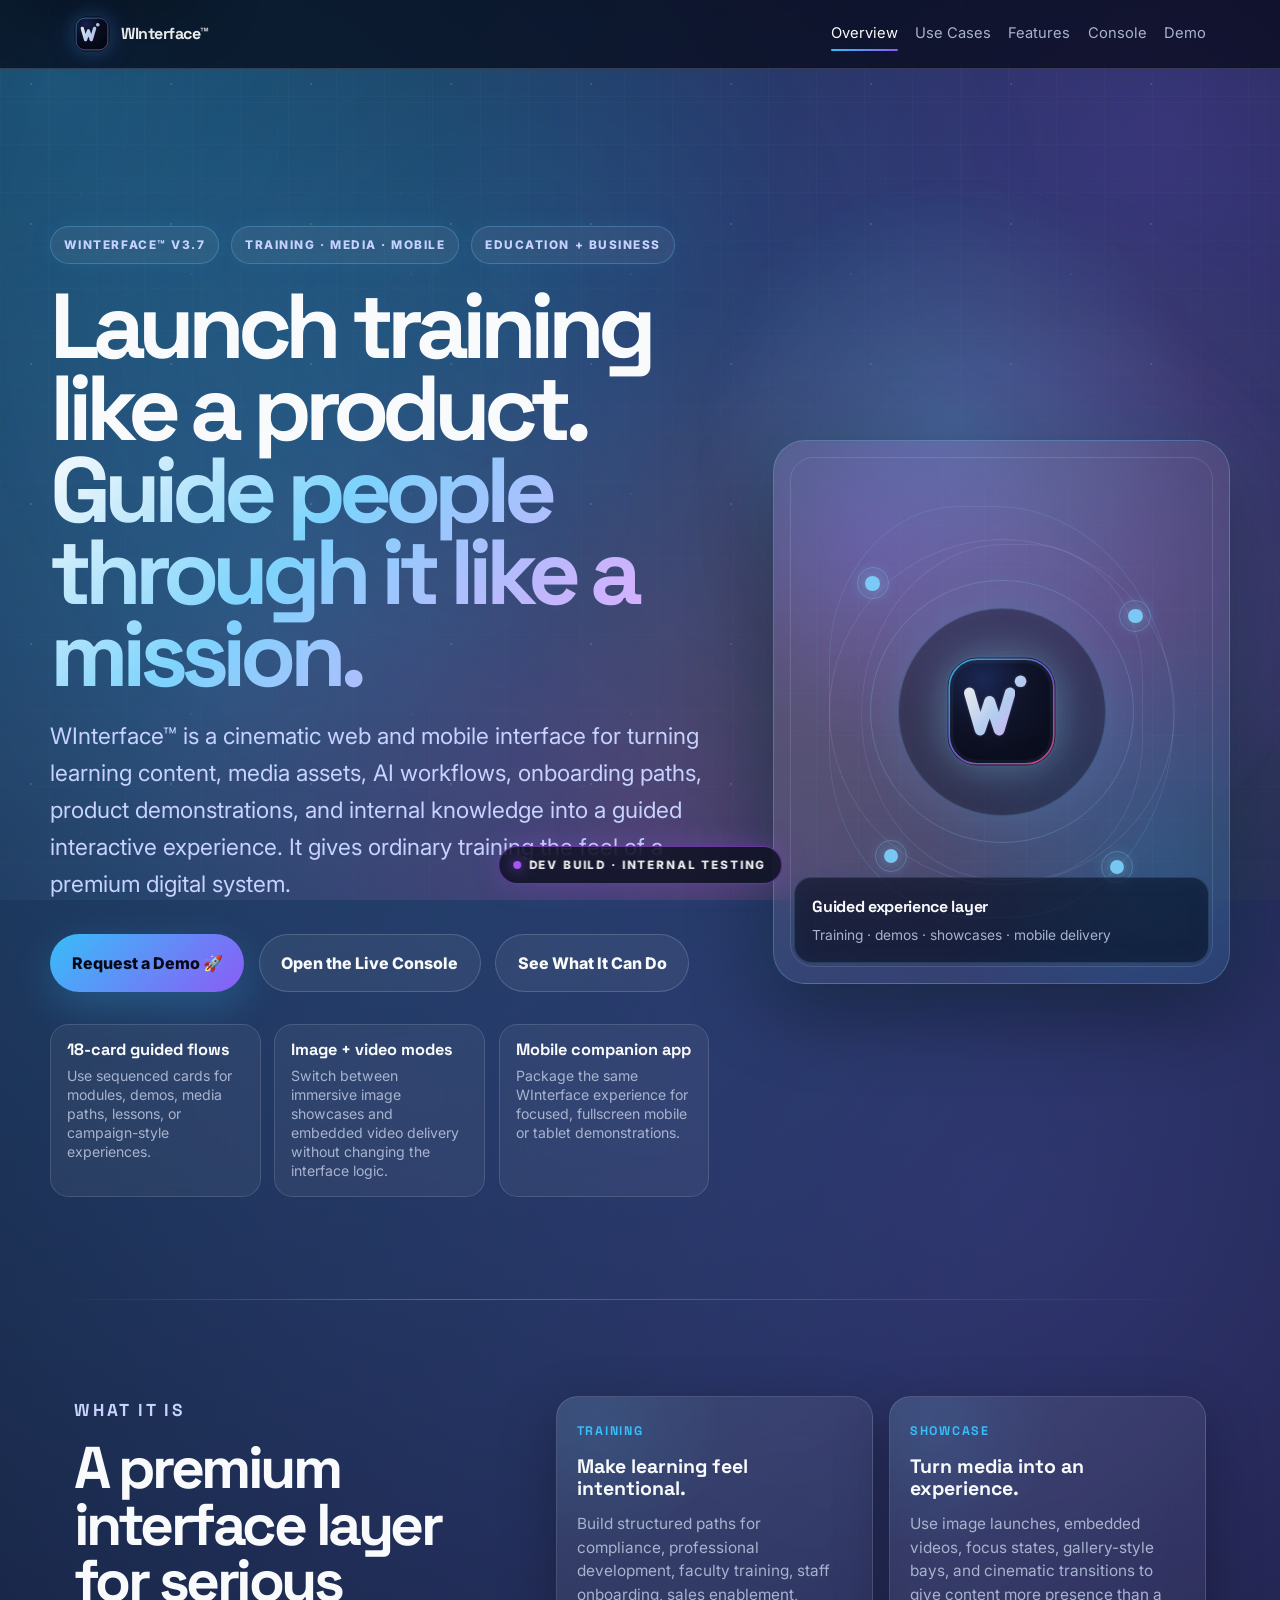
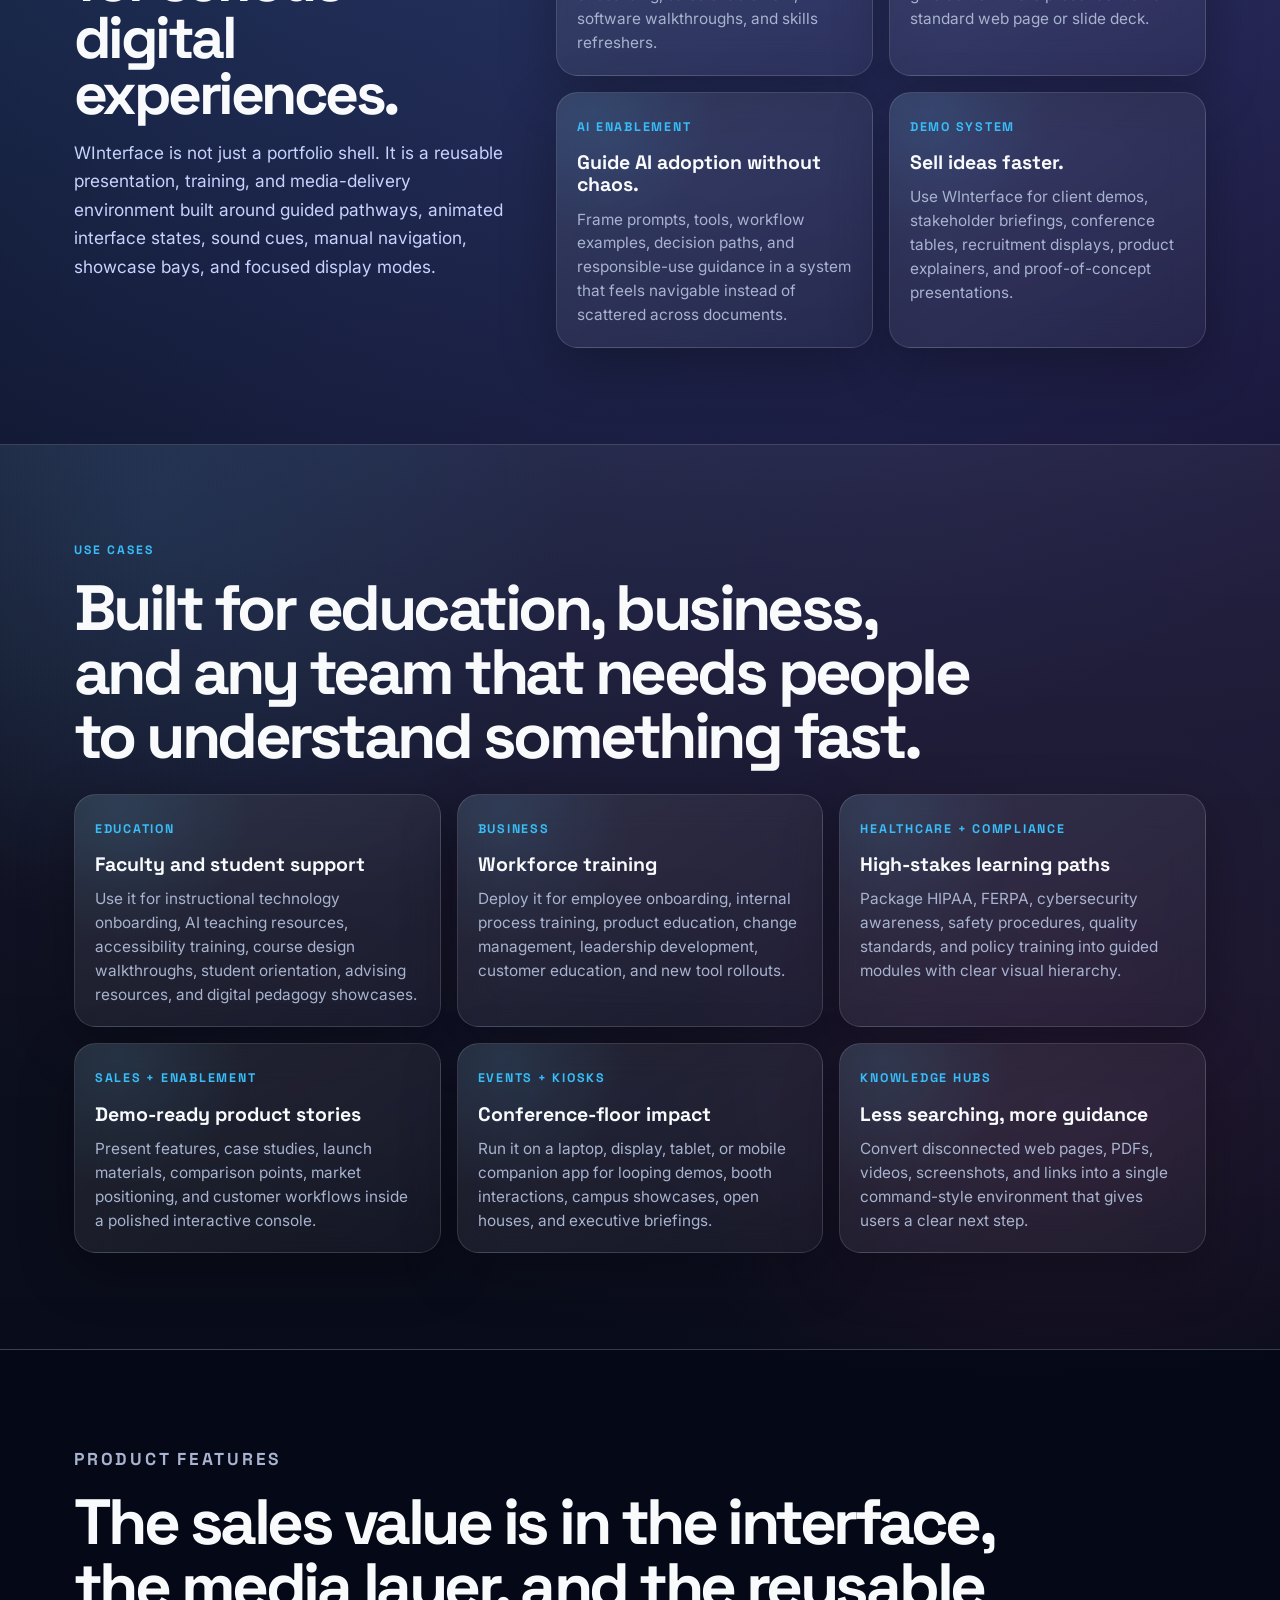
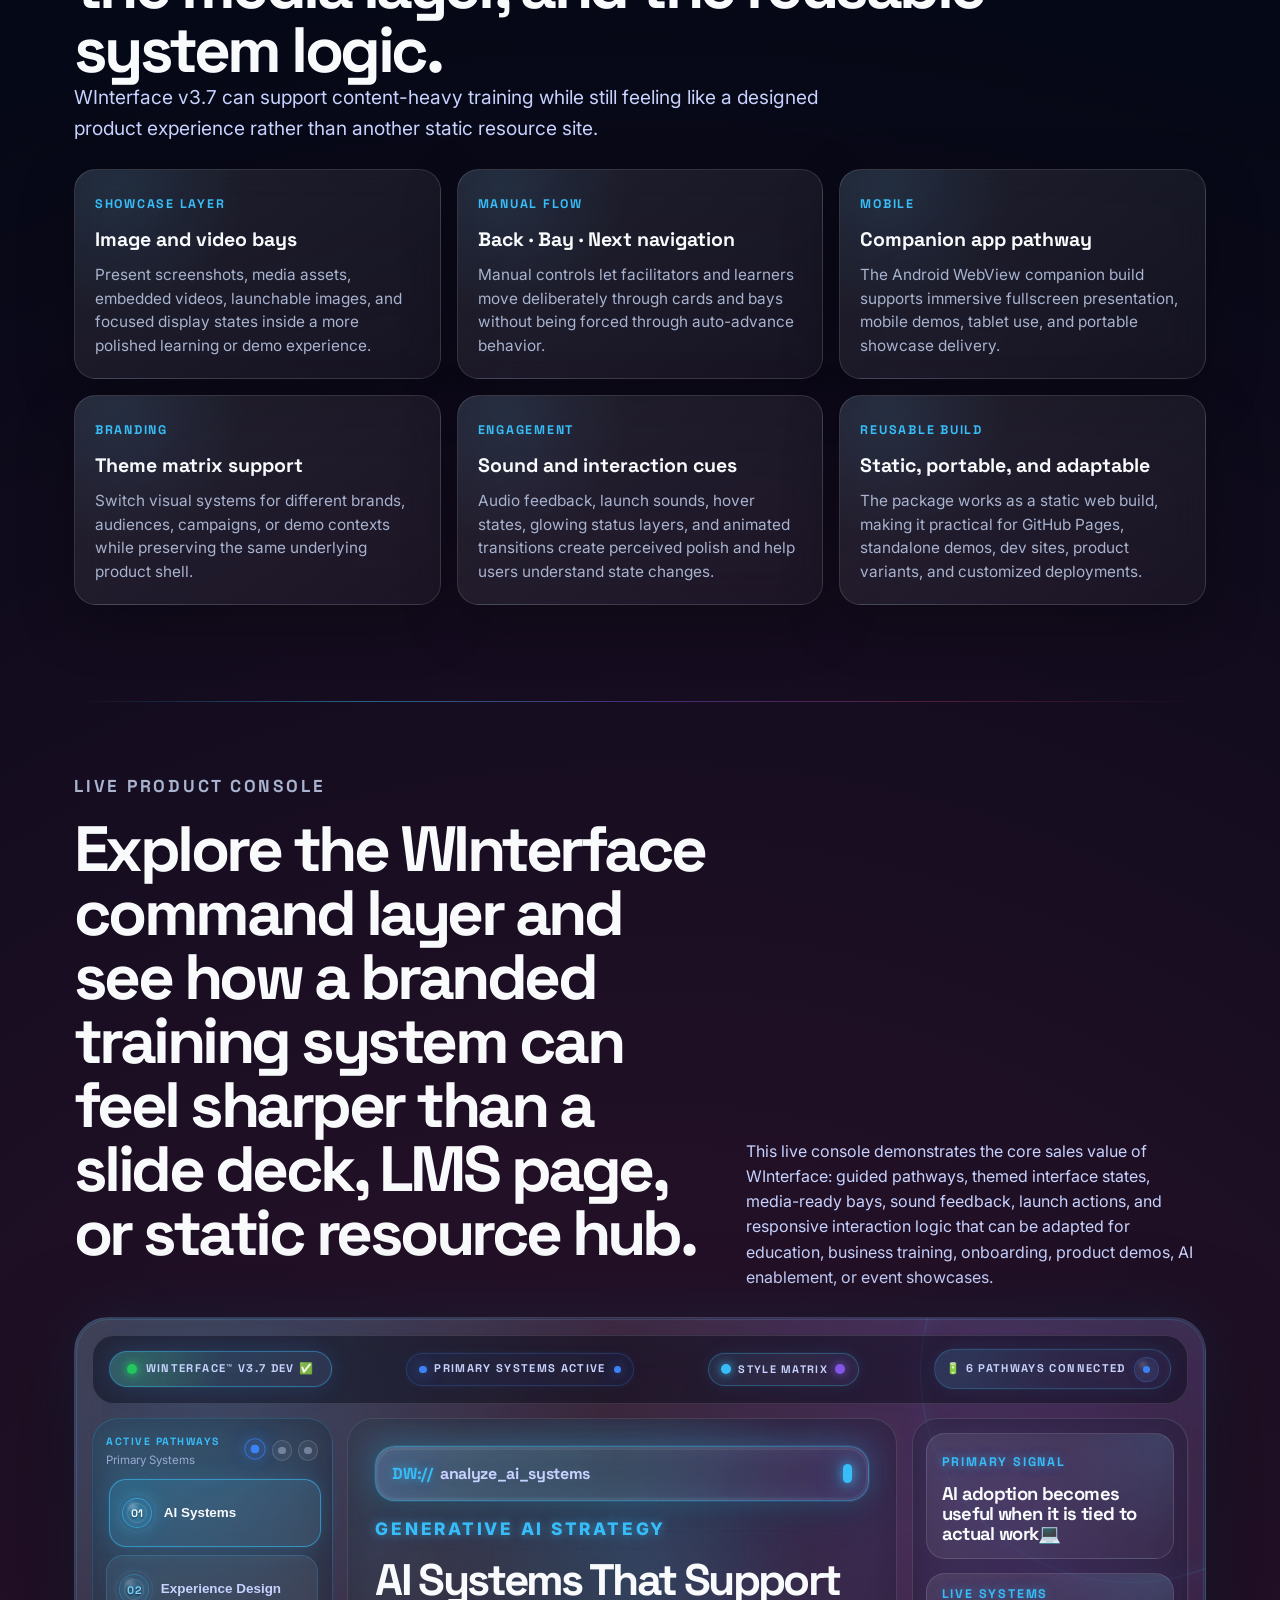
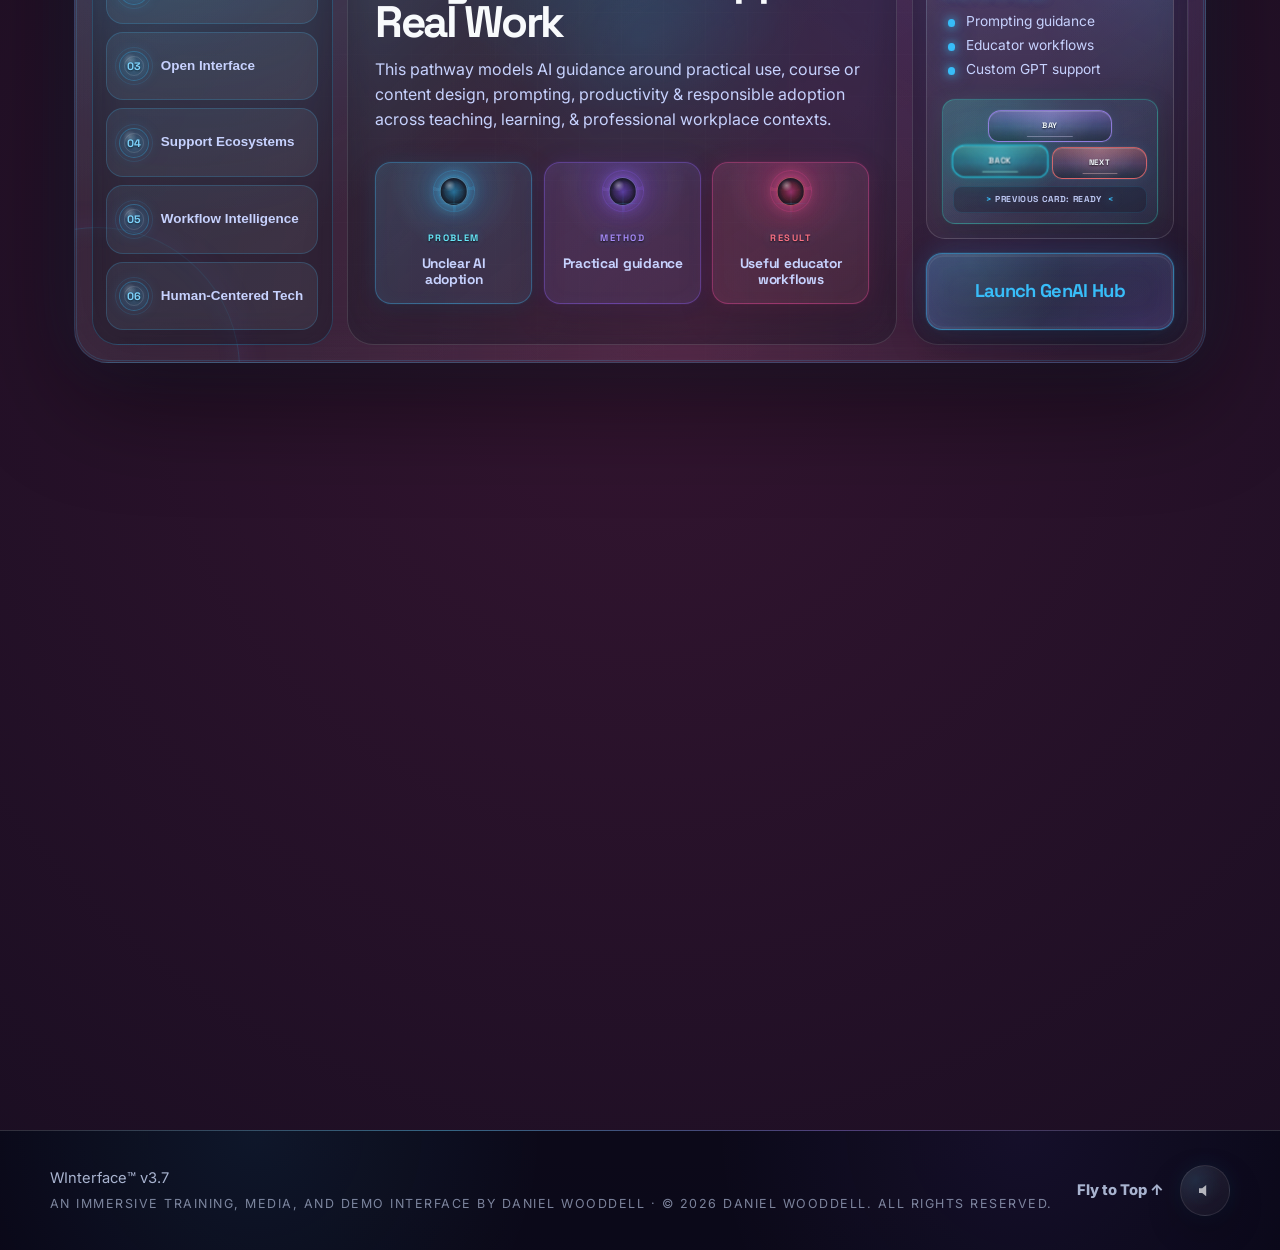
==== commit 2227debf: "Add files via upload" ====
--- a/dev/index.html
+++ b/dev/index.html
@@ -29,7 +29,7 @@
 <link href="https://fonts.googleapis.com" rel="preconnect"/>
 <link crossorigin="" href="https://fonts.gstatic.com" rel="preconnect"/>
 <link href="https://fonts.googleapis.com/css2?family=Inter:wght@300;400;500;600;700;800&family=Space+Grotesk:wght@400;500;700&display=swap" rel="stylesheet"/>
-<link href="../css/style-dev.css?v=3.7-media-player-hotfix.1" id="winterface-theme-stylesheet" rel="stylesheet"/>
+<link href="../css/style-dev.css?v=3.7-clean-media-capsules-20260612" id="winterface-theme-stylesheet" rel="stylesheet"/>
 
 <style>
   .dev-environment-banner {
@@ -905,7 +905,7 @@
 <span class="interface-scan"></span>
 </div>
 <div aria-label="Interface status" class="interface-status-bar">
-<button aria-label="Turn WInterface system offline" aria-pressed="true" class="interface-system-toggle" data-interface-system-toggle="" type="button">
+<button aria-label="Turn WInterface system offline" aria-pressed="true" class="interface-system-toggle" data-interface-system-toggle="" title="Mute Style &amp; Sound" type="button">
 <i aria-hidden="true"></i>
 <span data-interface-system-status-text="">WInterface System online</span>
 </button>
@@ -915,7 +915,7 @@
 <i aria-hidden="true" class="interface-status-orb interface-status-orb-mirror"></i>
 </span>
 <div class="interface-theme-selector" data-interface-theme-selector="">
-<button aria-controls="interface-theme-menu" aria-expanded="false" class="interface-theme-toggle" data-interface-theme-toggle="" type="button">Style Matrix</button>
+<button aria-controls="interface-theme-menu" aria-expanded="false" aria-label="Change Visual Styles" class="interface-theme-toggle" data-interface-theme-toggle="" title="Change Visual Styles" type="button">Style Matrix</button>
 <div aria-label="WInterface visual systems" class="interface-theme-menu" data-interface-theme-menu="" hidden="" id="interface-theme-menu" role="menu">
 <button class="interface-theme-option is-active" data-interface-theme-index="01" data-interface-theme-option="default" role="menuitemradio" aria-checked="true" type="button">Default</button>
 <button class="interface-theme-option" data-interface-theme-index="02" data-interface-theme-option="navy-sky-grey" role="menuitemradio" aria-checked="false" type="button">Navy Sky Grey</button>
@@ -925,7 +925,7 @@
 </div>
 <span class="interface-status-item interface-status-count">
 <span data-interface-count-label="">6 pathways connected</span>
-<button aria-label="Maximize WInterface console" aria-pressed="false" class="interface-maximize-button" data-interface-maximize-toggle="" title="Maximize WInterface console" type="button">
+<button aria-label="Dock To Fullscreen" aria-pressed="false" class="interface-maximize-button" data-interface-maximize-toggle="" title="Dock To Fullscreen" type="button">
 <i aria-hidden="true" class="interface-status-orb"></i>
 </button>
 </span>
@@ -1013,7 +1013,7 @@
 </span>
 <span class="sr-only" data-interface-media-mute-text="">Mute Media Audio</span>
 </button>
-<button aria-pressed="false" class="interface-media-toggle" data-interface-media-toggle="" type="button">
+<button aria-label="Snap To Widescreen" aria-pressed="false" class="interface-media-toggle" data-interface-media-toggle="" title="Snap To Widescreen" type="button">
               Expand WInterface 🦇
             </button>
 </div>
--- a/css/style-dev.css
+++ b/css/style-dev.css
@@ -10340,165 +10340,220 @@
   opacity: 0.72 !important;
 }
 
-/* === v3.7 FINAL: Bay 3 Live Media Button Cyan Override START ===
-   Keeps the integrated Live Media / Auto-Play button visually consistent in Bay 3.
-   This override is intentionally scoped to the autoplay-linked Live Media button only,
-   so Showcase/Bay 3 card styling, media content, labels, and layout remain unchanged.
-*/
-.interface-section.interface-system-set-media .interface-media-actions .interface-playback-status.is-autoplay-linked,
-.interface-section.interface-system-set-media .interface-media-actions .interface-playback-status.is-autoplay-linked:not(.interface-playback-is-playing),
-.interface-section.interface-system-set-media .interface-media-actions .interface-playback-status.is-autoplay-linked.interface-playback-is-playing,
-.interface-section.interface-system-is-media.interface-system-set-media .interface-media-actions .interface-playback-status.is-autoplay-linked,
-.interface-section.interface-system-is-media.interface-system-set-media .interface-media-actions .interface-playback-status.is-autoplay-linked:not(.interface-playback-is-playing),
-.interface-section.interface-system-is-media.interface-system-set-media .interface-media-actions .interface-playback-status.is-autoplay-linked.interface-playback-is-playing {
+/* WInterface media controls: stable capsule styling and status dots. */
+html body .interface-section .interface-core .interface-media-actions .interface-playback-status.is-autoplay-linked,
+html body .interface-section .interface-core .interface-media-actions .interface-playback-status.is-slideshow-linked,
+html body .interface-section[class*="interface-system-set-"] .interface-core .interface-media-actions .interface-playback-status.is-autoplay-linked,
+html body .interface-section[class*="interface-system-set-"] .interface-core .interface-media-actions .interface-playback-status.is-slideshow-linked,
+html body .interface-section.interface-system-is-media .interface-core .interface-media-actions .interface-playback-status.is-autoplay-linked,
+html body .interface-section.interface-system-is-media .interface-core .interface-media-actions .interface-playback-status.is-slideshow-linked,
+html body .interface-section .interface-core .interface-media-actions .interface-media-toggle,
+html body .interface-section[class*="interface-system-set-"] .interface-core .interface-media-actions .interface-media-toggle {
   color: var(--text) !important;
-  border-color: rgba(56, 189, 248, 0.58) !important;
-  background:
-    linear-gradient(145deg, rgba(56, 189, 248, 0.18), rgba(139, 92, 246, 0.10)),
-    radial-gradient(circle at 18% 12%, rgba(125, 211, 252, 0.16), transparent 44%),
-    radial-gradient(circle at 88% 92%, rgba(139, 92, 246, 0.12), transparent 46%),
-    rgba(255, 255, 255, 0.055) !important;
-  box-shadow:
-    0 0 0 1px rgba(56, 189, 248, 0.12),
-    0 16px 38px rgba(0, 0, 0, 0.24),
-    0 0 30px rgba(56, 189, 248, 0.22),
-    0 0 54px rgba(139, 92, 246, 0.09),
-    inset 0 0 0 1px rgba(255, 255, 255, 0.060),
-    inset 0 0 30px rgba(56, 189, 248, 0.070) !important;
-}
-
-.interface-section.interface-system-set-media .interface-media-actions .interface-playback-status.is-autoplay-linked::before,
-.interface-section.interface-system-set-media .interface-media-actions .interface-playback-status.is-autoplay-linked:not(.interface-playback-is-playing)::before,
-.interface-section.interface-system-set-media .interface-media-actions .interface-playback-status.is-autoplay-linked.interface-playback-is-playing::before,
-.interface-section.interface-system-is-media.interface-system-set-media .interface-media-actions .interface-playback-status.is-autoplay-linked::before,
-.interface-section.interface-system-is-media.interface-system-set-media .interface-media-actions .interface-playback-status.is-autoplay-linked:not(.interface-playback-is-playing)::before,
-.interface-section.interface-system-is-media.interface-system-set-media .interface-media-actions .interface-playback-status.is-autoplay-linked.interface-playback-is-playing::before {
-  background:
-    linear-gradient(90deg, transparent, rgba(125, 211, 252, 0.36), rgba(139, 92, 246, 0.20), transparent) !important;
-  opacity: 0.70 !important;
-}
-
-.interface-section.interface-system-set-media .interface-media-actions .interface-playback-status.is-autoplay-linked::after,
-.interface-section.interface-system-set-media .interface-media-actions .interface-playback-status.is-autoplay-linked:not(.interface-playback-is-playing)::after,
-.interface-section.interface-system-set-media .interface-media-actions .interface-playback-status.is-autoplay-linked.interface-playback-is-playing::after,
-.interface-section.interface-system-is-media.interface-system-set-media .interface-media-actions .interface-playback-status.is-autoplay-linked::after,
-.interface-section.interface-system-is-media.interface-system-set-media .interface-media-actions .interface-playback-status.is-autoplay-linked:not(.interface-playback-is-playing)::after,
-.interface-section.interface-system-is-media.interface-system-set-media .interface-media-actions .interface-playback-status.is-autoplay-linked.interface-playback-is-playing::after {
-  border-color: rgba(255, 255, 255, 0.065) !important;
-  box-shadow:
-    inset 0 1px 0 rgba(255, 255, 255, 0.075),
-    inset 0 -1px 0 rgba(56, 189, 248, 0.060) !important;
-}
-
-.interface-section.interface-system-set-media .interface-media-actions .interface-playback-status.is-autoplay-linked:hover,
-.interface-section.interface-system-set-media .interface-media-actions .interface-playback-status.is-autoplay-linked:focus-visible,
-.interface-section.interface-system-set-media .interface-media-actions .interface-playback-status.is-autoplay-linked:not(.interface-playback-is-playing):hover,
-.interface-section.interface-system-set-media .interface-media-actions .interface-playback-status.is-autoplay-linked:not(.interface-playback-is-playing):focus-visible,
-.interface-section.interface-system-set-media .interface-media-actions .interface-playback-status.is-autoplay-linked.interface-playback-is-playing:hover,
-.interface-section.interface-system-set-media .interface-media-actions .interface-playback-status.is-autoplay-linked.interface-playback-is-playing:focus-visible,
-.interface-section.interface-system-is-media.interface-system-set-media .interface-media-actions .interface-playback-status.is-autoplay-linked:hover,
-.interface-section.interface-system-is-media.interface-system-set-media .interface-media-actions .interface-playback-status.is-autoplay-linked:focus-visible {
+  border-color: rgba(255, 255, 255, 0.13) !important;
+  background:
+    linear-gradient(145deg, rgba(30, 36, 58, 0.72), rgba(10, 12, 26, 0.52)),
+    radial-gradient(circle at 18% 16%, rgba(255, 255, 255, 0.085), transparent 42%),
+    radial-gradient(circle at 88% 88%, rgba(var(--style-matrix-orb-left-rgb), 0.075), transparent 50%),
+    rgba(255, 255, 255, 0.032) !important;
+  box-shadow:
+    0 0 0 1px rgba(var(--style-matrix-orb-left-rgb), 0.038),
+    0 14px 30px rgba(0, 0, 0, 0.28),
+    0 0 18px rgba(var(--style-matrix-orb-left-rgb), 0.075),
+    inset 0 0 0 1px rgba(255, 255, 255, 0.055),
+    inset 0 0 26px rgba(255, 255, 255, 0.030) !important;
+  backdrop-filter: blur(20px);
+  -webkit-backdrop-filter: blur(20px);
+  text-shadow: none !important;
+}
+
+html body .interface-section .interface-core .interface-media-actions .interface-playback-status.is-autoplay-linked span[data-interface-media-status-text],
+html body .interface-section .interface-core .interface-media-actions .interface-playback-status.is-slideshow-linked span[data-interface-media-status-text],
+html body .interface-section[class*="interface-system-set-"] .interface-core .interface-media-actions .interface-playback-status.is-autoplay-linked span[data-interface-media-status-text],
+html body .interface-section[class*="interface-system-set-"] .interface-core .interface-media-actions .interface-playback-status.is-slideshow-linked span[data-interface-media-status-text],
+html body .interface-section.interface-system-is-media .interface-core .interface-media-actions .interface-playback-status.is-autoplay-linked span[data-interface-media-status-text],
+html body .interface-section.interface-system-is-media .interface-core .interface-media-actions .interface-playback-status.is-slideshow-linked span[data-interface-media-status-text],
+html body .interface-section .interface-core .interface-media-actions .interface-media-toggle,
+html body .interface-section[class*="interface-system-set-"] .interface-core .interface-media-actions .interface-media-toggle {
   color: var(--text) !important;
-  border-color: rgba(56, 189, 248, 0.76) !important;
-  background:
-    linear-gradient(145deg, rgba(56, 189, 248, 0.22), rgba(139, 92, 246, 0.13)),
-    radial-gradient(circle at 18% 12%, rgba(125, 211, 252, 0.19), transparent 44%),
-    radial-gradient(circle at 88% 92%, rgba(139, 92, 246, 0.14), transparent 46%),
-    rgba(255, 255, 255, 0.065) !important;
-  box-shadow:
-    0 0 0 1px rgba(56, 189, 248, 0.15),
-    0 18px 42px rgba(0, 0, 0, 0.26),
-    0 0 36px rgba(56, 189, 248, 0.26),
-    0 0 62px rgba(139, 92, 246, 0.11),
-    inset 0 0 0 1px rgba(255, 255, 255, 0.075),
-    inset 0 0 34px rgba(56, 189, 248, 0.085) !important;
-}
-/* === v3.7 FINAL: Bay 3 Live Media Button Cyan Override END === */
-
-/* === v3.7 FINAL: Live Media Button Consistency Across Bays START ===
-   Keeps the integrated Live Media / Auto-Play button visually consistent in every bay,
-   including Bay 3/Showcase-style media sets that previously inherited pink treatment.
-   This is scoped to the autoplay-linked Live Media control only. */
-html body .interface-section.interface-system-is-media[class*="interface-system-set-"] .interface-core .interface-media-actions .interface-playback-status.is-autoplay-linked,
-html body .interface-section.interface-system-is-media[class*="interface-system-set-"] .interface-core .interface-media-actions .interface-playback-status.is-autoplay-linked:not(.interface-playback-is-playing),
-html body .interface-section.interface-system-is-media[class*="interface-system-set-"] .interface-core .interface-media-actions .interface-playback-status.is-autoplay-linked.interface-playback-is-playing,
-html body .interface-section[class*="interface-system-set-"] .interface-core .interface-media-actions .interface-playback-status.is-autoplay-linked,
-html body .interface-section[class*="interface-system-set-"] .interface-core .interface-media-actions .interface-playback-status.is-autoplay-linked:not(.interface-playback-is-playing),
-html body .interface-section[class*="interface-system-set-"] .interface-core .interface-media-actions .interface-playback-status.is-autoplay-linked.interface-playback-is-playing {
-  color: var(--text) !important;
-  border-color: rgba(56, 189, 248, 0.58) !important;
-  background:
-    linear-gradient(145deg, rgba(56, 189, 248, 0.18), rgba(139, 92, 246, 0.10)),
-    radial-gradient(circle at 18% 12%, rgba(125, 211, 252, 0.16), transparent 44%),
-    radial-gradient(circle at 88% 92%, rgba(139, 92, 246, 0.12), transparent 46%),
-    rgba(255, 255, 255, 0.055) !important;
-  box-shadow:
-    0 0 0 1px rgba(56, 189, 248, 0.12),
-    0 16px 38px rgba(0, 0, 0, 0.24),
-    0 0 30px rgba(56, 189, 248, 0.22),
-    0 0 54px rgba(139, 92, 246, 0.09),
-    inset 0 0 0 1px rgba(255, 255, 255, 0.060),
-    inset 0 0 30px rgba(56, 189, 248, 0.070) !important;
-}
-
-html body .interface-section.interface-system-is-media[class*="interface-system-set-"] .interface-core .interface-media-actions .interface-playback-status.is-autoplay-linked::before,
-html body .interface-section[class*="interface-system-set-"] .interface-core .interface-media-actions .interface-playback-status.is-autoplay-linked::before {
-  background:
-    linear-gradient(90deg, transparent, rgba(125, 211, 252, 0.36), rgba(139, 92, 246, 0.20), transparent) !important;
-  opacity: 0.70 !important;
-}
-
-html body .interface-section.interface-system-is-media[class*="interface-system-set-"] .interface-core .interface-media-actions .interface-playback-status.is-autoplay-linked::after,
-html body .interface-section[class*="interface-system-set-"] .interface-core .interface-media-actions .interface-playback-status.is-autoplay-linked::after {
-  border-color: rgba(255, 255, 255, 0.065) !important;
-  box-shadow:
-    inset 0 1px 0 rgba(255, 255, 255, 0.075),
-    inset 0 -1px 0 rgba(56, 189, 248, 0.060) !important;
-}
-
-html body .interface-section.interface-system-is-media[class*="interface-system-set-"] .interface-core .interface-media-actions .interface-playback-status.is-autoplay-linked:hover,
-html body .interface-section.interface-system-is-media[class*="interface-system-set-"] .interface-core .interface-media-actions .interface-playback-status.is-autoplay-linked:focus-visible,
+  font-family: "Space Grotesk", sans-serif !important;
+  font-size: clamp(0.62rem, 0.78vw, 0.72rem) !important;
+  font-weight: 650 !important;
+  letter-spacing: clamp(0.045em, 0.14vw, 0.075em) !important;
+  line-height: 1 !important;
+  text-transform: none !important;
+  text-shadow: none !important;
+}
+
+html body .interface-section .interface-core .interface-media-actions .interface-media-toggle span,
+html body .interface-section[class*="interface-system-set-"] .interface-core .interface-media-actions .interface-media-toggle span {
+  color: inherit !important;
+  font-family: inherit !important;
+  font-size: inherit !important;
+  font-weight: inherit !important;
+  letter-spacing: inherit !important;
+  line-height: inherit !important;
+  text-transform: inherit !important;
+  text-shadow: inherit !important;
+}
+
+html body .interface-section .interface-core .interface-media-actions .interface-playback-status.is-autoplay-linked::before,
+html body .interface-section .interface-core .interface-media-actions .interface-playback-status.is-slideshow-linked::before,
+html body .interface-section[class*="interface-system-set-"] .interface-core .interface-media-actions .interface-playback-status.is-autoplay-linked::before,
+html body .interface-section[class*="interface-system-set-"] .interface-core .interface-media-actions .interface-playback-status.is-slideshow-linked::before,
+html body .interface-section .interface-core .interface-media-actions .interface-media-toggle::before,
+html body .interface-section[class*="interface-system-set-"] .interface-core .interface-media-actions .interface-media-toggle::before {
+  background: linear-gradient(90deg, transparent, rgba(var(--style-matrix-orb-left-rgb), 0.18), rgba(var(--style-matrix-orb-right-rgb), 0.12), transparent) !important;
+  opacity: 0.44 !important;
+}
+
+html body .interface-section .interface-core .interface-media-actions .interface-playback-status.is-autoplay-linked::after,
+html body .interface-section .interface-core .interface-media-actions .interface-playback-status.is-slideshow-linked::after,
+html body .interface-section[class*="interface-system-set-"] .interface-core .interface-media-actions .interface-playback-status.is-autoplay-linked::after,
+html body .interface-section[class*="interface-system-set-"] .interface-core .interface-media-actions .interface-playback-status.is-slideshow-linked::after,
+html body .interface-section .interface-core .interface-media-actions .interface-media-toggle::after,
+html body .interface-section[class*="interface-system-set-"] .interface-core .interface-media-actions .interface-media-toggle::after {
+  border-color: rgba(255, 255, 255, 0.055) !important;
+  box-shadow:
+    inset 0 1px 0 rgba(255, 255, 255, 0.055),
+    inset 0 -1px 0 rgba(var(--style-matrix-orb-left-rgb), 0.035) !important;
+}
+
+html body .interface-section .interface-core .interface-media-actions .interface-playback-status.is-autoplay-linked:hover,
+html body .interface-section .interface-core .interface-media-actions .interface-playback-status.is-autoplay-linked:focus-visible,
+html body .interface-section .interface-core .interface-media-actions .interface-playback-status.is-slideshow-linked:hover,
+html body .interface-section .interface-core .interface-media-actions .interface-playback-status.is-slideshow-linked:focus-visible,
 html body .interface-section[class*="interface-system-set-"] .interface-core .interface-media-actions .interface-playback-status.is-autoplay-linked:hover,
-html body .interface-section[class*="interface-system-set-"] .interface-core .interface-media-actions .interface-playback-status.is-autoplay-linked:focus-visible {
-  color: var(--text) !important;
-  border-color: rgba(56, 189, 248, 0.76) !important;
-  background:
-    linear-gradient(145deg, rgba(56, 189, 248, 0.22), rgba(139, 92, 246, 0.13)),
-    radial-gradient(circle at 18% 12%, rgba(125, 211, 252, 0.19), transparent 44%),
-    radial-gradient(circle at 88% 92%, rgba(139, 92, 246, 0.14), transparent 46%),
-    rgba(255, 255, 255, 0.065) !important;
-  box-shadow:
-    0 0 0 1px rgba(56, 189, 248, 0.15),
-    0 18px 42px rgba(0, 0, 0, 0.26),
-    0 0 36px rgba(56, 189, 248, 0.26),
-    0 0 62px rgba(139, 92, 246, 0.11),
-    inset 0 0 0 1px rgba(255, 255, 255, 0.075),
-    inset 0 0 34px rgba(56, 189, 248, 0.085) !important;
-}
-/* === v3.7 FINAL: Live Media Button Consistency Across Bays END === */
-
-/* WFO v3.7: Live Media button style matched to Expand WInterface CTA. */
-.interface-section.interface-system-is-media .interface-media-actions .interface-playback-status.is-autoplay-linked {
-justify-self: end !important;
-    width: min(100%, 22rem) !important;
-    min-height: 2.18rem !important;
-}
-
-.interface-section.interface-system-is-media .interface-media-actions .interface-playback-status.is-autoplay-linked:hover,
-.interface-section.interface-system-is-media .interface-media-actions .interface-playback-status.is-autoplay-linked:focus-visible {
-transform: translateY(-2px);
-  border-color: rgba(56, 189, 248, 0.72) !important;
-  background:
-    linear-gradient(145deg, rgba(56, 189, 248, 0.21), rgba(139, 92, 246, 0.125)),
-    radial-gradient(circle at 18% 12%, rgba(125, 211, 252, 0.17), transparent 44%),
-    radial-gradient(circle at 88% 92%, rgba(139, 92, 246, 0.13), transparent 46%),
-    rgba(255, 255, 255, 0.065) !important;
-  box-shadow:
-    0 0 0 1px rgba(56, 189, 248, 0.14),
-    0 18px 42px rgba(0, 0, 0, 0.26),
-    0 0 34px rgba(56, 189, 248, 0.24),
-    0 0 60px rgba(139, 92, 246, 0.10),
-    inset 0 0 0 1px rgba(255, 255, 255, 0.070),
-    inset 0 0 34px rgba(56, 189, 248, 0.080) !important;
-}
-
+html body .interface-section[class*="interface-system-set-"] .interface-core .interface-media-actions .interface-playback-status.is-autoplay-linked:focus-visible,
+html body .interface-section[class*="interface-system-set-"] .interface-core .interface-media-actions .interface-playback-status.is-slideshow-linked:hover,
+html body .interface-section[class*="interface-system-set-"] .interface-core .interface-media-actions .interface-playback-status.is-slideshow-linked:focus-visible,
+html body .interface-section .interface-core .interface-media-actions .interface-media-toggle:hover,
+html body .interface-section .interface-core .interface-media-actions .interface-media-toggle:focus-visible,
+html body .interface-section[class*="interface-system-set-"] .interface-core .interface-media-actions .interface-media-toggle:hover,
+html body .interface-section[class*="interface-system-set-"] .interface-core .interface-media-actions .interface-media-toggle:focus-visible {
+  transform: translateY(-2px) !important;
+  border-color: rgba(var(--style-matrix-orb-left-rgb), 0.36) !important;
+  background:
+    linear-gradient(145deg, rgba(30, 36, 58, 0.72), rgba(10, 12, 26, 0.52)),
+    radial-gradient(circle at 18% 16%, rgba(255, 255, 255, 0.090), transparent 42%),
+    radial-gradient(circle at 88% 88%, rgba(var(--style-matrix-orb-left-rgb), 0.105), transparent 50%),
+    rgba(255, 255, 255, 0.032) !important;
+  box-shadow:
+    0 0 0 1px rgba(var(--style-matrix-orb-left-rgb), 0.050),
+    0 16px 36px rgba(0, 0, 0, 0.30),
+    0 0 24px rgba(var(--style-matrix-orb-left-rgb), 0.11),
+    inset 0 0 0 1px rgba(255, 255, 255, 0.062),
+    inset 0 0 28px rgba(255, 255, 255, 0.035) !important;
+}
+
+html body .interface-section .interface-core .interface-media-actions .interface-playback-status .interface-playback-dot,
+html body .interface-section[class*="interface-system-set-"] .interface-core .interface-media-actions .interface-playback-status .interface-playback-dot {
+  width: 0.50rem !important;
+  height: 0.50rem !important;
+  background: #fb7185 !important;
+  box-shadow:
+    0 0 14px rgba(251, 113, 133, 0.78),
+    0 0 24px rgba(244, 63, 94, 0.30) !important;
+}
+
+html body .interface-section .interface-core .interface-media-actions .interface-playback-status.is-autoplay-linked.interface-playback-is-playing .interface-playback-dot,
+html body .interface-section[class*="interface-system-set-"] .interface-core .interface-media-actions .interface-playback-status.is-autoplay-linked.interface-playback-is-playing .interface-playback-dot {
+  background: #ef4444 !important;
+  transform: scale(1.08) !important;
+  box-shadow:
+    0 0 12px rgba(239, 68, 68, 0.92),
+    0 0 28px rgba(239, 68, 68, 0.46),
+    0 0 42px rgba(236, 72, 153, 0.22) !important;
+}
+
+html body .interface-section .interface-core .interface-media-actions .interface-playback-status.is-autoplay-linked[aria-pressed="true"]:not(.interface-playback-is-playing) .interface-playback-dot,
+html body .interface-section .interface-core .interface-media-actions .interface-playback-status.is-slideshow-linked[aria-pressed="true"] .interface-playback-dot,
+html body .interface-section[class*="interface-system-set-"] .interface-core .interface-media-actions .interface-playback-status.is-autoplay-linked[aria-pressed="true"]:not(.interface-playback-is-playing) .interface-playback-dot,
+html body .interface-section[class*="interface-system-set-"] .interface-core .interface-media-actions .interface-playback-status.is-slideshow-linked[aria-pressed="true"] .interface-playback-dot {
+  background: #4ade80 !important;
+  box-shadow:
+    0 0 16px rgba(74, 222, 128, 0.82),
+    0 0 30px rgba(34, 197, 94, 0.34) !important;
+}
+
+@media (max-width: 1100px) and (min-width: 900px) {
+  html body .interface-section .interface-core .interface-media-actions .interface-playback-status span[data-interface-media-status-text],
+  html body .interface-section[class*="interface-system-set-"] .interface-core .interface-media-actions .interface-playback-status span[data-interface-media-status-text],
+  html body .interface-section .interface-core .interface-media-actions .interface-media-toggle,
+  html body .interface-section[class*="interface-system-set-"] .interface-core .interface-media-actions .interface-media-toggle {
+    font-size: clamp(0.58rem, 0.88vw, 0.68rem) !important;
+    letter-spacing: 0.045em !important;
+  }
+}
+
+@media (max-width: 720px) {
+  html body .interface-section .interface-core .interface-media-actions .interface-playback-status span[data-interface-media-status-text],
+  html body .interface-section[class*="interface-system-set-"] .interface-core .interface-media-actions .interface-playback-status span[data-interface-media-status-text],
+  html body .interface-section .interface-core .interface-media-actions .interface-media-toggle,
+  html body .interface-section[class*="interface-system-set-"] .interface-core .interface-media-actions .interface-media-toggle {
+    font-size: clamp(0.62rem, 2.65vw, 0.76rem) !important;
+    letter-spacing: 0.07em !important;
+  }
+}
+
+/* WInterface volume control: theme-synced orb. */
+html body .interface-section .interface-media-mute::before,
+html body .interface-section[class*="interface-system-set-"] .interface-media-mute::before {
+  background: radial-gradient(ellipse at center, rgba(var(--style-matrix-orb-left-rgb), 0.38), rgba(var(--style-matrix-orb-right-rgb), 0.20) 42%, transparent 72%) !important;
+}
+
+html body .interface-section .interface-media-mute-stick,
+html body .interface-section[class*="interface-system-set-"] .interface-media-mute-stick {
+  background:
+    linear-gradient(180deg, rgba(248, 250, 252, 0.20), transparent 22%),
+    linear-gradient(180deg, rgba(var(--style-matrix-orb-left-rgb), 0.74), rgba(var(--style-matrix-orb-right-rgb), 0.36)) !important;
+  border-color: rgba(var(--style-matrix-orb-left-rgb), 0.38) !important;
+  box-shadow:
+    inset 0 0 9px rgba(248, 250, 252, 0.08),
+    0 0 17px rgba(var(--style-matrix-orb-left-rgb), 0.28) !important;
+}
+
+html body .interface-section .interface-media-mute-orb,
+html body .interface-section[class*="interface-system-set-"] .interface-media-mute-orb {
+  border-color: rgba(var(--style-matrix-orb-left-rgb), 0.68) !important;
+  background:
+    radial-gradient(circle at 32% 24%, rgba(255, 255, 255, 0.32), transparent 20%),
+    radial-gradient(circle at 46% 46%, rgba(var(--style-matrix-orb-left-rgb), 0.84), rgba(var(--style-matrix-orb-right-rgb), 0.54) 48%, rgba(8, 10, 22, 0.98) 100%) !important;
+  box-shadow:
+    inset 0 0 14px rgba(255, 255, 255, 0.11),
+    inset 0 -10px 18px rgba(8, 10, 22, 0.58),
+    0 0 18px rgba(var(--style-matrix-orb-left-rgb), 0.46),
+    0 0 36px rgba(var(--style-matrix-orb-right-rgb), 0.24) !important;
+}
+
+html body .interface-section .interface-media-mute-orb::before,
+html body .interface-section[class*="interface-system-set-"] .interface-media-mute-orb::before {
+  border-color: rgba(var(--style-matrix-orb-left-rgb), 0.24) !important;
+  box-shadow:
+    0 0 22px rgba(var(--style-matrix-orb-left-rgb), 0.22),
+    inset 0 0 16px rgba(var(--style-matrix-orb-right-rgb), 0.12) !important;
+}
+
+html body .interface-section .interface-media-mute:hover .interface-media-mute-orb,
+html body .interface-section .interface-media-mute:focus-visible .interface-media-mute-orb,
+html body .interface-section[class*="interface-system-set-"] .interface-media-mute:hover .interface-media-mute-orb,
+html body .interface-section[class*="interface-system-set-"] .interface-media-mute:focus-visible .interface-media-mute-orb {
+  border-color: rgba(var(--style-matrix-orb-right-rgb), 0.86) !important;
+  box-shadow:
+    inset 0 0 16px rgba(255, 255, 255, 0.13),
+    inset 0 -10px 18px rgba(8, 10, 22, 0.52),
+    0 0 24px rgba(var(--style-matrix-orb-left-rgb), 0.56),
+    0 0 46px rgba(var(--style-matrix-orb-right-rgb), 0.28) !important;
+}
+
+html body .interface-section .interface-media-mute.is-muted .interface-media-mute-orb,
+html body .interface-section[class*="interface-system-set-"] .interface-media-mute.is-muted .interface-media-mute-orb {
+  background:
+    radial-gradient(circle at 32% 24%, rgba(255, 255, 255, 0.25), transparent 21%),
+    radial-gradient(circle at 46% 46%, rgba(var(--style-matrix-orb-left-rgb), 0.64), rgba(var(--style-matrix-orb-right-rgb), 0.38) 50%, rgba(8, 10, 22, 0.98) 100%) !important;
+  box-shadow:
+    inset 0 0 14px rgba(255, 255, 255, 0.09),
+    inset 0 -10px 18px rgba(8, 10, 22, 0.58),
+    0 0 22px rgba(var(--style-matrix-orb-left-rgb), 0.46),
+    0 0 42px rgba(var(--style-matrix-orb-right-rgb), 0.25) !important;
+}
